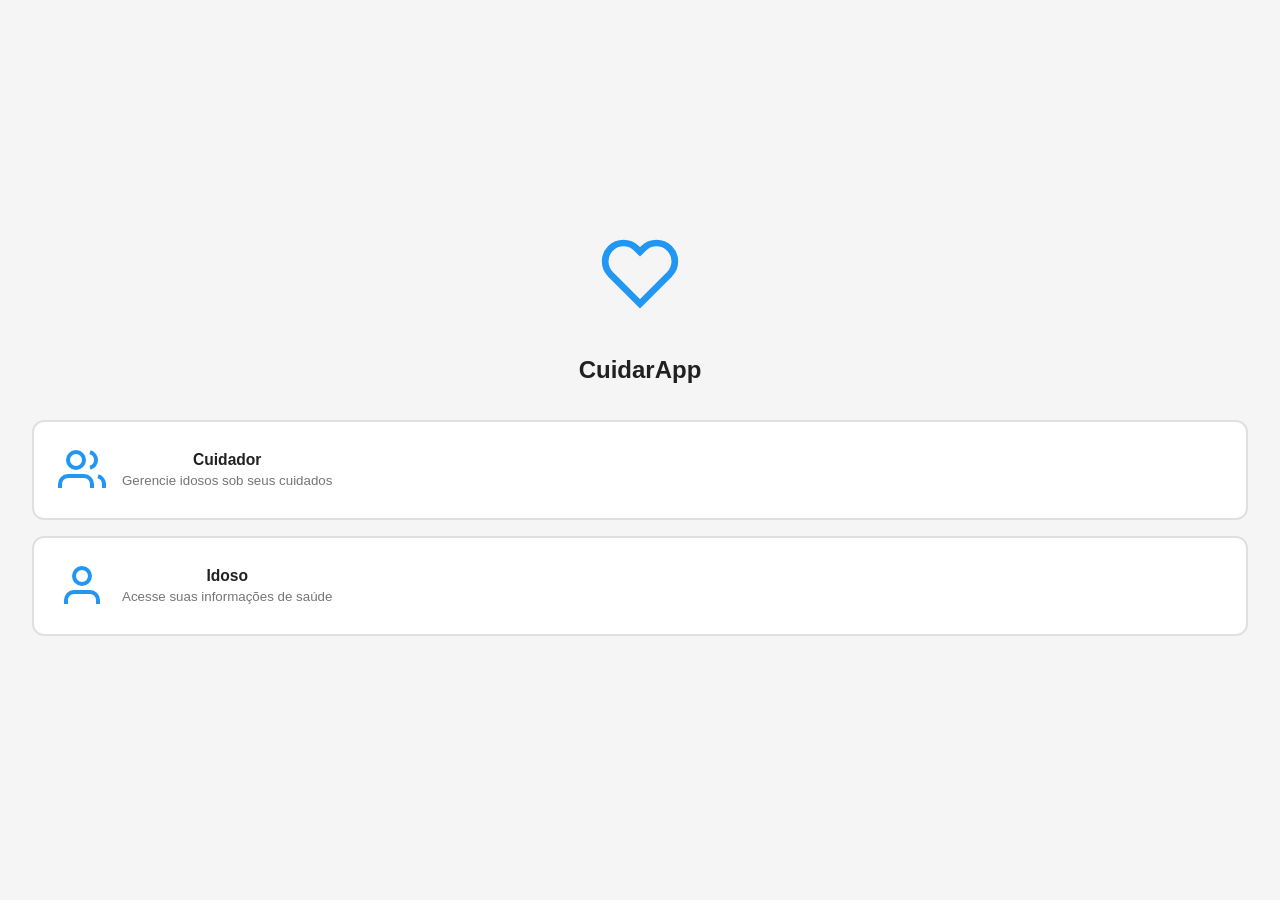
==== CuidarApp/app/src/main/assets/web/index.html @ bf035d8e "feat: Adiciona aplicativo CuidarApp completo Aplicativo Android para acompanhamento de idosos por cu" ====
<!DOCTYPE html>
<html lang="pt-BR">
<head>
    <meta charset="UTF-8">
    <meta name="viewport" content="width=device-width, initial-scale=1.0, maximum-scale=5.0, user-scalable=yes">
    <meta name="theme-color" content="#2196F3">
    <title>CuidarApp</title>
    <link rel="stylesheet" href="styles.css">
</head>
<body>
    <!-- Toast Container -->
    <div id="toast-container" class="toast-container" aria-live="polite"></div>

    <!-- Modal de Confirmação -->
    <div id="modal-overlay" class="modal-overlay" role="dialog" aria-modal="true" aria-labelledby="modal-title">
        <div class="modal">
            <h2 id="modal-title" class="modal-title"></h2>
            <div id="modal-body" class="modal-body"></div>
            <div class="modal-actions">
                <button id="modal-cancel" class="btn btn-secondary">Cancelar</button>
                <button id="modal-confirm" class="btn btn-primary">Confirmar</button>
            </div>
        </div>
    </div>

    <!-- ==================== TELA DE LOGIN ==================== -->
    <div id="screen-login" class="screen active">
        <div class="login-container">
            <div class="login-logo">
                <svg viewBox="0 0 24 24" fill="none" stroke="currentColor" stroke-width="2" aria-hidden="true">
                    <path d="M20.84 4.61a5.5 5.5 0 0 0-7.78 0L12 5.67l-1.06-1.06a5.5 5.5 0 0 0-7.78 7.78l1.06 1.06L12 21.23l7.78-7.78 1.06-1.06a5.5 5.5 0 0 0 0-7.78z"/>
                </svg>
            </div>
            <h1 class="login-title">CuidarApp</h1>
            
            <div id="login-profile-select" class="login-profiles">
                <button type="button" class="profile-btn" data-profile="CUIDADOR" aria-pressed="false">
                    <svg viewBox="0 0 24 24" fill="none" stroke="currentColor" stroke-width="2" aria-hidden="true">
                        <path d="M17 21v-2a4 4 0 0 0-4-4H5a4 4 0 0 0-4 4v2"/>
                        <circle cx="9" cy="7" r="4"/>
                        <path d="M23 21v-2a4 4 0 0 0-3-3.87"/>
                        <path d="M16 3.13a4 4 0 0 1 0 7.75"/>
                    </svg>
                    <div class="profile-info">
                        <h3>Cuidador</h3>
                        <p>Gerencie idosos sob seus cuidados</p>
                    </div>
                </button>
                <button type="button" class="profile-btn" data-profile="IDOSO" aria-pressed="false">
                    <svg viewBox="0 0 24 24" fill="none" stroke="currentColor" stroke-width="2" aria-hidden="true">
                        <path d="M20 21v-2a4 4 0 0 0-4-4H8a4 4 0 0 0-4 4v2"/>
                        <circle cx="12" cy="7" r="4"/>
                    </svg>
                    <div class="profile-info">
                        <h3>Idoso</h3>
                        <p>Acesse suas informações de saúde</p>
                    </div>
                </button>
            </div>

            <form id="login-form" class="card" style="display: none;">
                <div class="form-group">
                    <label for="login-email" class="form-label">E-mail</label>
                    <input type="email" id="login-email" class="form-input" placeholder="seu@email.com" required autocomplete="email">
                </div>
                <div class="form-group">
                    <label for="login-senha" class="form-label">Senha</label>
                    <input type="password" id="login-senha" class="form-input" placeholder="Sua senha" required autocomplete="current-password">
                </div>
                <button type="submit" id="btn-login" class="btn btn-primary btn-block">Entrar</button>
            </form>
        </div>
    </div>

    <!-- ==================== PAINEL DO CUIDADOR ==================== -->
    <div id="screen-cuidador-home" class="screen">
        <header class="header">
            <h1 class="header-title">Painel do Cuidador</h1>
            <div class="header-actions">
                <button type="button" class="btn-icon" id="btn-font-decrease" aria-label="Diminuir fonte">
                    <svg viewBox="0 0 24 24" fill="none" stroke="currentColor" stroke-width="2"><path d="M21 12H3M8 8l-4 4 4 4"/></svg>
                </button>
                <span id="font-scale-display" aria-live="polite">100%</span>
                <button type="button" class="btn-icon" id="btn-font-increase" aria-label="Aumentar fonte">
                    <svg viewBox="0 0 24 24" fill="none" stroke="currentColor" stroke-width="2"><path d="M3 12h18M16 8l4 4-4 4"/></svg>
                </button>
                <button type="button" class="btn-icon" id="btn-logout-cuidador" aria-label="Sair">
                    <svg viewBox="0 0 24 24" fill="none" stroke="currentColor" stroke-width="2"><path d="M9 21H5a2 2 0 0 1-2-2V5a2 2 0 0 1 2-2h4"/><polyline points="16,17 21,12 16,7"/><line x1="21" y1="12" x2="9" y2="12"/></svg>
                </button>
            </div>
        </header>
        <div class="container">
            <div class="card">
                <h2 class="card-title">
                    <svg viewBox="0 0 24 24" fill="none" stroke="currentColor" stroke-width="2" aria-hidden="true"><path d="M20 21v-2a4 4 0 0 0-4-4H8a4 4 0 0 0-4 4v2"/><circle cx="12" cy="7" r="4"/></svg>
                    Selecione um Idoso
                </h2>
                <div id="lista-idosos-cuidador"></div>
                <button type="button" class="btn btn-primary btn-block" id="btn-cadastrar-idoso" style="margin-top: 16px;">
                    <svg viewBox="0 0 24 24" fill="none" stroke="currentColor" stroke-width="2" aria-hidden="true"><line x1="12" y1="5" x2="12" y2="19"/><line x1="5" y1="12" x2="19" y2="12"/></svg>
                    Cadastrar Novo Idoso
                </button>
            </div>
        </div>
    </div>

    <!-- ==================== CADASTRO DE IDOSO ==================== -->
    <div id="screen-cadastrar-idoso" class="screen">
        <header class="header">
            <button type="button" class="btn-icon btn-back" id="btn-back-cadastrar-idoso" aria-label="Voltar">
                <svg viewBox="0 0 24 24" fill="none" stroke="currentColor" stroke-width="2"><polyline points="15,18 9,12 15,6"/></svg>
            </button>
            <h1 class="header-title">Cadastrar Idoso</h1>
            <div class="header-actions"></div>
        </header>
        <div class="container">
            <form id="form-cadastrar-idoso" class="card">
                <div class="form-group">
                    <label for="idoso-nome" class="form-label">Nome *</label>
                    <input type="text" id="idoso-nome" class="form-input" required>
                </div>
                <div class="form-group">
                    <label for="idoso-email" class="form-label">E-mail *</label>
                    <input type="email" id="idoso-email" class="form-input" required>
                </div>
                <div class="form-group">
                    <label for="idoso-senha" class="form-label">Senha *</label>
                    <input type="password" id="idoso-senha" class="form-input" required minlength="6">
                    <span class="form-hint">Mínimo 6 caracteres</span>
                </div>
                <div class="form-group">
                    <label for="idoso-telefone" class="form-label">Telefone de Emergência</label>
                    <input type="tel" id="idoso-telefone" class="form-input" placeholder="192">
                </div>
                <div class="form-group">
                    <label for="idoso-obs" class="form-label">Observações</label>
                    <textarea id="idoso-obs" class="form-textarea" rows="3"></textarea>
                </div>
                <button type="submit" class="btn btn-success btn-block">Cadastrar</button>
            </form>
        </div>
    </div>

    <!-- ==================== GESTÃO DO IDOSO (CUIDADOR) ==================== -->
    <div id="screen-gestao-idoso" class="screen">
        <header class="header">
            <button type="button" class="btn-icon btn-back" id="btn-back-gestao" aria-label="Voltar">
                <svg viewBox="0 0 24 24" fill="none" stroke="currentColor" stroke-width="2"><polyline points="15,18 9,12 15,6"/></svg>
            </button>
            <h1 class="header-title" id="gestao-titulo">Gestão</h1>
            <div class="header-actions"></div>
        </header>
        <div class="container">
            <div class="menu-grid">
                <button type="button" class="menu-card" id="btn-progresso" aria-label="Ver progresso">
                    <svg viewBox="0 0 24 24" fill="none" stroke="currentColor" stroke-width="2"><line x1="18" y1="20" x2="18" y2="10"/><line x1="12" y1="20" x2="12" y2="4"/><line x1="6" y1="20" x2="6" y2="14"/></svg>
                    <span>Progresso</span>
                </button>
                <button type="button" class="menu-card" id="btn-dieta-cuidador" aria-label="Definir dieta">
                    <svg viewBox="0 0 24 24" fill="none" stroke="currentColor" stroke-width="2"><path d="M18 8h1a4 4 0 0 1 0 8h-1"/><path d="M2 8h16v9a4 4 0 0 1-4 4H6a4 4 0 0 1-4-4V8z"/><line x1="6" y1="1" x2="6" y2="4"/><line x1="10" y1="1" x2="10" y2="4"/><line x1="14" y1="1" x2="14" y2="4"/></svg>
                    <span>Dieta</span>
                </button>
                <button type="button" class="menu-card" id="btn-medicamentos-cuidador" aria-label="Gerenciar medicamentos">
                    <svg viewBox="0 0 24 24" fill="none" stroke="currentColor" stroke-width="2"><path d="M10.5 20.5 3 13l7.5-7.5 7.5 7.5-7.5 7.5z"/><path d="m6.5 9.5 7.5 7.5"/><path d="M14 4h6v6"/><path d="m20 4-5 5"/></svg>
                    <span>Medicamentos</span>
                </button>
                <button type="button" class="menu-card" id="btn-exercicios-cuidador" aria-label="Definir exercícios">
                    <svg viewBox="0 0 24 24" fill="none" stroke="currentColor" stroke-width="2"><circle cx="12" cy="5" r="3"/><path d="M12 22V8"/><path d="m5 12 7 3 7-3"/></svg>
                    <span>Exercícios</span>
                </button>
                <button type="button" class="menu-card" id="btn-visitas-cuidador" aria-label="Agendar visitas">
                    <svg viewBox="0 0 24 24" fill="none" stroke="currentColor" stroke-width="2"><rect x="3" y="4" width="18" height="18" rx="2" ry="2"/><line x1="16" y1="2" x2="16" y2="6"/><line x1="8" y1="2" x2="8" y2="6"/><line x1="3" y1="10" x2="21" y2="10"/></svg>
                    <span>Visitas</span>
                </button>
                <button type="button" class="menu-card" id="btn-editar-idoso" aria-label="Editar dados">
                    <svg viewBox="0 0 24 24" fill="none" stroke="currentColor" stroke-width="2"><path d="M11 4H4a2 2 0 0 0-2 2v14a2 2 0 0 0 2 2h14a2 2 0 0 0 2-2v-7"/><path d="M18.5 2.5a2.121 2.121 0 0 1 3 3L12 15l-4 1 1-4 9.5-9.5z"/></svg>
                    <span>Editar Dados</span>
                </button>
            </div>
        </div>
    </div>

    <!-- ==================== TELA DE PROGRESSO ==================== -->
    <div id="screen-progresso" class="screen">
        <header class="header">
            <button type="button" class="btn-icon btn-back" id="btn-back-progresso" aria-label="Voltar">
                <svg viewBox="0 0 24 24" fill="none" stroke="currentColor" stroke-width="2"><polyline points="15,18 9,12 15,6"/></svg>
            </button>
            <h1 class="header-title">Progresso</h1>
            <div class="header-actions"></div>
        </header>
        <div class="container">
            <div class="card">
                <div class="form-group">
                    <label class="form-label">Período</label>
                    <div style="display: flex; gap: 8px;">
                        <button type="button" class="btn btn-secondary" id="btn-progresso-semana">Semana</button>
                        <button type="button" class="btn btn-primary" id="btn-progresso-mes">Mês</button>
                    </div>
                </div>
                <div id="progresso-container"></div>
            </div>
        </div>
    </div>

    <!-- ==================== TELA DE DIETA (CUIDADOR) ==================== -->
    <div id="screen-dieta-cuidador" class="screen">
        <header class="header">
            <button type="button" class="btn-icon btn-back" id="btn-back-dieta-cuidador" aria-label="Voltar">
                <svg viewBox="0 0 24 24" fill="none" stroke="currentColor" stroke-width="2"><polyline points="15,18 9,12 15,6"/></svg>
            </button>
            <h1 class="header-title">Dieta Semanal</h1>
            <div class="header-actions"></div>
        </header>
        <div class="container">
            <div class="dias-tabs" id="dias-tabs-cuidador" role="tablist"></div>
            <form id="form-dieta" class="card">
                <div class="form-group">
                    <label for="dieta-cafe" class="form-label">Café da Manhã</label>
                    <textarea id="dieta-cafe" class="form-textarea" rows="2"></textarea>
                </div>
                <div class="form-group">
                    <label for="dieta-lanche-m" class="form-label">Lanche da Manhã</label>
                    <textarea id="dieta-lanche-m" class="form-textarea" rows="2"></textarea>
                </div>
                <div class="form-group">
                    <label for="dieta-almoco" class="form-label">Almoço</label>
                    <textarea id="dieta-almoco" class="form-textarea" rows="2"></textarea>
                </div>
                <div class="form-group">
                    <label for="dieta-lanche-t" class="form-label">Lanche da Tarde</label>
                    <textarea id="dieta-lanche-t" class="form-textarea" rows="2"></textarea>
                </div>
                <div class="form-group">
                    <label for="dieta-jantar" class="form-label">Jantar</label>
                    <textarea id="dieta-jantar" class="form-textarea" rows="2"></textarea>
                </div>
                <div class="form-group">
                    <label for="dieta-ceia" class="form-label">Ceia</label>
                    <textarea id="dieta-ceia" class="form-textarea" rows="2"></textarea>
                </div>
                <div class="form-group">
                    <label for="dieta-obs" class="form-label">Observações</label>
                    <textarea id="dieta-obs" class="form-textarea" rows="2"></textarea>
                </div>
                <button type="submit" class="btn btn-success btn-block">Salvar Dieta</button>
            </form>
        </div>
    </div>

    <!-- ==================== TELA DE MEDICAMENTOS (CUIDADOR) ==================== -->
    <div id="screen-medicamentos-cuidador" class="screen">
        <header class="header">
            <button type="button" class="btn-icon btn-back" id="btn-back-med-cuidador" aria-label="Voltar">
                <svg viewBox="0 0 24 24" fill="none" stroke="currentColor" stroke-width="2"><polyline points="15,18 9,12 15,6"/></svg>
            </button>
            <h1 class="header-title">Medicamentos</h1>
            <div class="header-actions"></div>
        </header>
        <div class="container">
            <div id="lista-medicamentos-cuidador"></div>
            <button type="button" class="btn btn-primary btn-block" id="btn-add-medicamento" style="margin-top: 16px;">
                <svg viewBox="0 0 24 24" fill="none" stroke="currentColor" stroke-width="2" aria-hidden="true"><line x1="12" y1="5" x2="12" y2="19"/><line x1="5" y1="12" x2="19" y2="12"/></svg>
                Adicionar Medicamento
            </button>
        </div>
    </div>

    <!-- ==================== FORM MEDICAMENTO ==================== -->
    <div id="screen-form-medicamento" class="screen">
        <header class="header">
            <button type="button" class="btn-icon btn-back" id="btn-back-form-med" aria-label="Voltar">
                <svg viewBox="0 0 24 24" fill="none" stroke="currentColor" stroke-width="2"><polyline points="15,18 9,12 15,6"/></svg>
            </button>
            <h1 class="header-title" id="form-med-titulo">Novo Medicamento</h1>
            <div class="header-actions"></div>
        </header>
        <div class="container">
            <form id="form-medicamento" class="card">
                <input type="hidden" id="med-id">
                <div class="form-group">
                    <label for="med-nome" class="form-label">Nome *</label>
                    <input type="text" id="med-nome" class="form-input" required>
                </div>
                <div class="form-group">
                    <label for="med-dosagem" class="form-label">Dosagem *</label>
                    <input type="text" id="med-dosagem" class="form-input" placeholder="Ex: 500mg" required>
                </div>
                <div class="form-group">
                    <label for="med-horario" class="form-label">Horário</label>
                    <input type="time" id="med-horario" class="form-input">
                </div>
                <div class="form-group">
                    <label for="med-frequencia" class="form-label">Frequência</label>
                    <select id="med-frequencia" class="form-select">
                        <option value="diario">Diário</option>
                        <option value="dias_especificos">Dias específicos</option>
                    </select>
                </div>
                <div class="form-group">
                    <label for="med-instrucoes" class="form-label">Instruções</label>
                    <textarea id="med-instrucoes" class="form-textarea" rows="2"></textarea>
                </div>
                <div class="form-group">
                    <label for="med-data-fim" class="form-label">Data Fim (opcional)</label>
                    <input type="date" id="med-data-fim" class="form-input">
                </div>
                <button type="submit" class="btn btn-success btn-block">Salvar</button>
            </form>
        </div>
    </div>

    <!-- ==================== TELA DE EXERCÍCIOS (CUIDADOR) ==================== -->
    <div id="screen-exercicios-cuidador" class="screen">
        <header class="header">
            <button type="button" class="btn-icon btn-back" id="btn-back-ex-cuidador" aria-label="Voltar">
                <svg viewBox="0 0 24 24" fill="none" stroke="currentColor" stroke-width="2"><polyline points="15,18 9,12 15,6"/></svg>
            </button>
            <h1 class="header-title">Exercícios</h1>
            <div class="header-actions"></div>
        </header>
        <div class="container">
            <div id="lista-exercicios-cuidador"></div>
            <button type="button" class="btn btn-primary btn-block" id="btn-add-exercicio" style="margin-top: 16px;">
                <svg viewBox="0 0 24 24" fill="none" stroke="currentColor" stroke-width="2" aria-hidden="true"><line x1="12" y1="5" x2="12" y2="19"/><line x1="5" y1="12" x2="19" y2="12"/></svg>
                Adicionar Exercício
            </button>
        </div>
    </div>

    <!-- ==================== FORM EXERCÍCIO ==================== -->
    <div id="screen-form-exercicio" class="screen">
        <header class="header">
            <button type="button" class="btn-icon btn-back" id="btn-back-form-ex" aria-label="Voltar">
                <svg viewBox="0 0 24 24" fill="none" stroke="currentColor" stroke-width="2"><polyline points="15,18 9,12 15,6"/></svg>
            </button>
            <h1 class="header-title" id="form-ex-titulo">Novo Exercício</h1>
            <div class="header-actions"></div>
        </header>
        <div class="container">
            <form id="form-exercicio" class="card">
                <input type="hidden" id="ex-id">
                <div class="form-group">
                    <label for="ex-nome" class="form-label">Nome *</label>
                    <input type="text" id="ex-nome" class="form-input" required>
                </div>
                <div class="form-group">
                    <label for="ex-descricao" class="form-label">Descrição</label>
                    <textarea id="ex-descricao" class="form-textarea" rows="2"></textarea>
                </div>
                <div class="form-group">
                    <label for="ex-duracao" class="form-label">Duração (minutos)</label>
                    <input type="number" id="ex-duracao" class="form-input" min="1" value="30">
                </div>
                <div class="form-group">
                    <label for="ex-frequencia" class="form-label">Frequência Semanal</label>
                    <input type="number" id="ex-frequencia" class="form-input" min="1" max="7" value="3">
                </div>
                <div class="form-group">
                    <label for="ex-instrucoes" class="form-label">Instruções</label>
                    <textarea id="ex-instrucoes" class="form-textarea" rows="2"></textarea>
                </div>
                <button type="submit" class="btn btn-success btn-block">Salvar</button>
            </form>
        </div>
    </div>

    <!-- ==================== TELA DE VISITAS (CUIDADOR) ==================== -->
    <div id="screen-visitas-cuidador" class="screen">
        <header class="header">
            <button type="button" class="btn-icon btn-back" id="btn-back-visitas-cuidador" aria-label="Voltar">
                <svg viewBox="0 0 24 24" fill="none" stroke="currentColor" stroke-width="2"><polyline points="15,18 9,12 15,6"/></svg>
            </button>
            <h1 class="header-title">Visitas</h1>
            <div class="header-actions"></div>
        </header>
        <div class="container">
            <div id="lista-visitas-cuidador"></div>
            <button type="button" class="btn btn-primary btn-block" id="btn-add-visita" style="margin-top: 16px;">
                <svg viewBox="0 0 24 24" fill="none" stroke="currentColor" stroke-width="2" aria-hidden="true"><line x1="12" y1="5" x2="12" y2="19"/><line x1="5" y1="12" x2="19" y2="12"/></svg>
                Agendar Visita
            </button>
        </div>
    </div>

    <!-- ==================== FORM VISITA ==================== -->
    <div id="screen-form-visita" class="screen">
        <header class="header">
            <button type="button" class="btn-icon btn-back" id="btn-back-form-visita" aria-label="Voltar">
                <svg viewBox="0 0 24 24" fill="none" stroke="currentColor" stroke-width="2"><polyline points="15,18 9,12 15,6"/></svg>
            </button>
            <h1 class="header-title" id="form-visita-titulo">Nova Visita</h1>
            <div class="header-actions"></div>
        </header>
        <div class="container">
            <form id="form-visita" class="card">
                <input type="hidden" id="visita-id">
                <div class="form-group">
                    <label for="visita-data" class="form-label">Data *</label>
                    <input type="date" id="visita-data" class="form-input" required>
                </div>
                <div class="form-group">
                    <label for="visita-hora-inicio" class="form-label">Hora Início</label>
                    <input type="time" id="visita-hora-inicio" class="form-input">
                </div>
                <div class="form-group">
                    <label for="visita-hora-fim" class="form-label">Hora Fim</label>
                    <input type="time" id="visita-hora-fim" class="form-input">
                </div>
                <div class="form-group">
                    <label for="visita-descricao" class="form-label">Descrição</label>
                    <textarea id="visita-descricao" class="form-textarea" rows="2"></textarea>
                </div>
                <button type="submit" class="btn btn-success btn-block">Salvar</button>
            </form>
        </div>
    </div>

    <!-- ==================== EDITAR IDOSO ==================== -->
    <div id="screen-editar-idoso" class="screen">
        <header class="header">
            <button type="button" class="btn-icon btn-back" id="btn-back-editar-idoso" aria-label="Voltar">
                <svg viewBox="0 0 24 24" fill="none" stroke="currentColor" stroke-width="2"><polyline points="15,18 9,12 15,6"/></svg>
            </button>
            <h1 class="header-title">Editar Idoso</h1>
            <div class="header-actions"></div>
        </header>
        <div class="container">
            <form id="form-editar-idoso" class="card">
                <div class="form-group">
                    <label for="edit-idoso-nome" class="form-label">Nome *</label>
                    <input type="text" id="edit-idoso-nome" class="form-input" required>
                </div>
                <div class="form-group">
                    <label for="edit-idoso-telefone" class="form-label">Telefone de Emergência</label>
                    <input type="tel" id="edit-idoso-telefone" class="form-input">
                </div>
                <div class="form-group">
                    <label for="edit-idoso-obs" class="form-label">Observações</label>
                    <textarea id="edit-idoso-obs" class="form-textarea" rows="3"></textarea>
                </div>
                <button type="submit" class="btn btn-success btn-block">Salvar</button>
                <button type="button" class="btn btn-danger btn-block" id="btn-excluir-idoso" style="margin-top: 8px;">Excluir Idoso</button>
            </form>
        </div>
    </div>

    <!-- ==================== PAINEL DO IDOSO ==================== -->
    <div id="screen-idoso-home" class="screen">
        <header class="header">
            <h1 class="header-title">Olá, <span id="idoso-nome-header"></span></h1>
            <div class="header-actions">
                <button type="button" class="btn-icon" id="btn-font-decrease-idoso" aria-label="Diminuir fonte">
                    <svg viewBox="0 0 24 24" fill="none" stroke="currentColor" stroke-width="2"><path d="M21 12H3M8 8l-4 4 4 4"/></svg>
                </button>
                <span id="font-scale-display-idoso" aria-live="polite">100%</span>
                <button type="button" class="btn-icon" id="btn-font-increase-idoso" aria-label="Aumentar fonte">
                    <svg viewBox="0 0 24 24" fill="none" stroke="currentColor" stroke-width="2"><path d="M3 12h18M16 8l4 4-4 4"/></svg>
                </button>
                <button type="button" class="btn-icon" id="btn-logout-idoso" aria-label="Sair">
                    <svg viewBox="0 0 24 24" fill="none" stroke="currentColor" stroke-width="2"><path d="M9 21H5a2 2 0 0 1-2-2V5a2 2 0 0 1 2-2h4"/><polyline points="16,17 21,12 16,7"/><line x1="21" y1="12" x2="9" y2="12"/></svg>
                </button>
            </div>
        </header>
        <div class="container">
            <div class="menu-grid">
                <button type="button" class="menu-card" id="btn-dieta-idoso" aria-label="Ver dieta da semana">
                    <svg viewBox="0 0 24 24" fill="none" stroke="currentColor" stroke-width="2"><path d="M18 8h1a4 4 0 0 1 0 8h-1"/><path d="M2 8h16v9a4 4 0 0 1-4 4H6a4 4 0 0 1-4-4V8z"/><line x1="6" y1="1" x2="6" y2="4"/><line x1="10" y1="1" x2="10" y2="4"/><line x1="14" y1="1" x2="14" y2="4"/></svg>
                    <span>Dieta da Semana</span>
                </button>
                <button type="button" class="menu-card" id="btn-refeicao-idoso" aria-label="Registrar alimentação">
                    <svg viewBox="0 0 24 24" fill="none" stroke="currentColor" stroke-width="2"><path d="M3 2v7c0 1.1.9 2 2 2h4a2 2 0 0 0 2-2V2"/><path d="M7 2v20"/><path d="M21 15V2v0a5 5 0 0 0-5 5v6c0 1.1.9 2 2 2h3Zm0 0v7"/></svg>
                    <span>Registrar Alimentação</span>
                </button>
                <button type="button" class="menu-card" id="btn-estado-idoso" aria-label="Registrar como estou hoje">
                    <svg viewBox="0 0 24 24" fill="none" stroke="currentColor" stroke-width="2"><circle cx="12" cy="12" r="10"/><path d="M8 14s1.5 2 4 2 4-2 4-2"/><line x1="9" y1="9" x2="9.01" y2="9"/><line x1="15" y1="9" x2="15.01" y2="9"/></svg>
                    <span>Como Estou Hoje</span>
                </button>
                <button type="button" class="menu-card" id="btn-medicamentos-idoso" aria-label="Ver medicamentos">
                    <svg viewBox="0 0 24 24" fill="none" stroke="currentColor" stroke-width="2"><path d="M10.5 20.5 3 13l7.5-7.5 7.5 7.5-7.5 7.5z"/><path d="m6.5 9.5 7.5 7.5"/><path d="M14 4h6v6"/><path d="m20 4-5 5"/></svg>
                    <span>Medicamentos</span>
                </button>
                <button type="button" class="menu-card" id="btn-exercicios-idoso" aria-label="Ver exercícios">
                    <svg viewBox="0 0 24 24" fill="none" stroke="currentColor" stroke-width="2"><circle cx="12" cy="5" r="3"/><path d="M12 22V8"/><path d="m5 12 7 3 7-3"/></svg>
                    <span>Exercícios</span>
                </button>
                <button type="button" class="menu-card" id="btn-visitas-idoso" aria-label="Ver visitas">
                    <svg viewBox="0 0 24 24" fill="none" stroke="currentColor" stroke-width="2"><rect x="3" y="4" width="18" height="18" rx="2" ry="2"/><line x1="16" y1="2" x2="16" y2="6"/><line x1="8" y1="2" x2="8" y2="6"/><line x1="3" y1="10" x2="21" y2="10"/></svg>
                    <span>Visitas</span>
                </button>
                <button type="button" class="menu-card emergency" id="btn-emergencia" aria-label="Emergência">
                    <svg viewBox="0 0 24 24" fill="none" stroke="currentColor" stroke-width="2"><path d="M22 16.92v3a2 2 0 0 1-2.18 2 19.79 19.79 0 0 1-8.63-3.07 19.5 19.5 0 0 1-6-6 19.79 19.79 0 0 1-3.07-8.67A2 2 0 0 1 4.11 2h3a2 2 0 0 1 2 1.72 12.84 12.84 0 0 0 .7 2.81 2 2 0 0 1-.45 2.11L8.09 9.91a16 16 0 0 0 6 6l1.27-1.27a2 2 0 0 1 2.11-.45 12.84 12.84 0 0 0 2.81.7A2 2 0 0 1 22 16.92z"/></svg>
                    <span>EMERGÊNCIA</span>
                </button>
            </div>
        </div>
    </div>

    <!-- ==================== DIETA IDOSO ==================== -->
    <div id="screen-dieta-idoso" class="screen">
        <header class="header">
            <button type="button" class="btn-icon btn-back" id="btn-back-dieta-idoso" aria-label="Voltar">
                <svg viewBox="0 0 24 24" fill="none" stroke="currentColor" stroke-width="2"><polyline points="15,18 9,12 15,6"/></svg>
            </button>
            <h1 class="header-title">Dieta da Semana</h1>
            <div class="header-actions"></div>
        </header>
        <div class="container">
            <div class="dias-tabs" id="dias-tabs-idoso" role="tablist"></div>
            <div id="dieta-conteudo-idoso" class="card"></div>
        </div>
    </div>

    <!-- ==================== REGISTRAR REFEIÇÃO ==================== -->
    <div id="screen-refeicao-idoso" class="screen">
        <header class="header">
            <button type="button" class="btn-icon btn-back" id="btn-back-refeicao-idoso" aria-label="Voltar">
                <svg viewBox="0 0 24 24" fill="none" stroke="currentColor" stroke-width="2"><polyline points="15,18 9,12 15,6"/></svg>
            </button>
            <h1 class="header-title">Registrar Alimentação</h1>
            <div class="header-actions"></div>
        </header>
        <div class="container">
            <form id="form-refeicao" class="card">
                <div class="form-group">
                    <label for="refeicao-tipo" class="form-label">Tipo de Refeição</label>
                    <select id="refeicao-tipo" class="form-select">
                        <option value="cafe_manha">Café da Manhã</option>
                        <option value="lanche_manha">Lanche da Manhã</option>
                        <option value="almoco">Almoço</option>
                        <option value="lanche_tarde">Lanche da Tarde</option>
                        <option value="jantar">Jantar</option>
                        <option value="ceia">Ceia</option>
                    </select>
                </div>
                <div class="form-group">
                    <label for="refeicao-descricao" class="form-label">O que você comeu? *</label>
                    <textarea id="refeicao-descricao" class="form-textarea" rows="3" required placeholder="Descreva sua refeição..."></textarea>
                </div>
                <div class="form-group">
                    <label for="refeicao-obs" class="form-label">Observações</label>
                    <textarea id="refeicao-obs" class="form-textarea" rows="2"></textarea>
                </div>
                <button type="submit" class="btn btn-success btn-block">Registrar</button>
            </form>

            <div class="card" style="margin-top: 16px;">
                <h3 class="card-title">Registros de Hoje</h3>
                <div id="registros-hoje"></div>
            </div>
        </div>
    </div>

    <!-- ==================== ESTADO/HUMOR ==================== -->
    <div id="screen-estado-idoso" class="screen">
        <header class="header">
            <button type="button" class="btn-icon btn-back" id="btn-back-estado-idoso" aria-label="Voltar">
                <svg viewBox="0 0 24 24" fill="none" stroke="currentColor" stroke-width="2"><polyline points="15,18 9,12 15,6"/></svg>
            </button>
            <h1 class="header-title">Como Estou Hoje</h1>
            <div class="header-actions"></div>
        </header>
        <div class="container">
            <form id="form-estado" class="card">
                <div class="form-group">
                    <label class="form-label">Como está seu humor?</label>
                    <div class="estado-grid" id="estado-humor-grid" role="radiogroup" aria-label="Seleção de humor">
                        <button type="button" class="estado-btn" data-valor="otimo" aria-pressed="false"><span class="emoji" aria-hidden="true">😄</span><span>Ótimo</span></button>
                        <button type="button" class="estado-btn" data-valor="bem" aria-pressed="false"><span class="emoji" aria-hidden="true">🙂</span><span>Bem</span></button>
                        <button type="button" class="estado-btn" data-valor="regular" aria-pressed="false"><span class="emoji" aria-hidden="true">😐</span><span>Regular</span></button>
                        <button type="button" class="estado-btn" data-valor="mal" aria-pressed="false"><span class="emoji" aria-hidden="true">😔</span><span>Mal</span></button>
                        <button type="button" class="estado-btn" data-valor="muito_mal" aria-pressed="false"><span class="emoji" aria-hidden="true">😢</span><span>Muito mal</span></button>
                    </div>
                </div>
                <div class="form-group">
                    <label class="form-label">Como está fisicamente?</label>
                    <div class="estado-grid" id="estado-fisico-grid" role="radiogroup" aria-label="Seleção de estado físico">
                        <button type="button" class="estado-btn" data-valor="otimo" aria-pressed="false"><span class="emoji" aria-hidden="true">💪</span><span>Ótimo</span></button>
                        <button type="button" class="estado-btn" data-valor="bem" aria-pressed="false"><span class="emoji" aria-hidden="true">👍</span><span>Bem</span></button>
                        <button type="button" class="estado-btn" data-valor="regular" aria-pressed="false"><span class="emoji" aria-hidden="true">👌</span><span>Regular</span></button>
                        <button type="button" class="estado-btn" data-valor="mal" aria-pressed="false"><span class="emoji" aria-hidden="true">🤕</span><span>Mal</span></button>
                        <button type="button" class="estado-btn" data-valor="muito_mal" aria-pressed="false"><span class="emoji" aria-hidden="true">🤒</span><span>Muito mal</span></button>
                    </div>
                </div>
                <div class="form-group">
                    <label for="estado-obs" class="form-label">Observações (opcional)</label>
                    <textarea id="estado-obs" class="form-textarea" rows="2" placeholder="Alguma observação sobre como você está hoje?"></textarea>
                </div>
                <button type="submit" class="btn btn-success btn-block">Registrar</button>
            </form>
        </div>
    </div>

    <!-- ==================== MEDICAMENTOS IDOSO ==================== -->
    <div id="screen-medicamentos-idoso" class="screen">
        <header class="header">
            <button type="button" class="btn-icon btn-back" id="btn-back-med-idoso" aria-label="Voltar">
                <svg viewBox="0 0 24 24" fill="none" stroke="currentColor" stroke-width="2"><polyline points="15,18 9,12 15,6"/></svg>
            </button>
            <h1 class="header-title">Medicamentos</h1>
            <div class="header-actions"></div>
        </header>
        <div class="container">
            <p style="margin-bottom: 16px;">Marque os medicamentos que você já tomou hoje:</p>
            <div id="lista-medicamentos-idoso"></div>
        </div>
    </div>

    <!-- ==================== EXERCÍCIOS IDOSO ==================== -->
    <div id="screen-exercicios-idoso" class="screen">
        <header class="header">
            <button type="button" class="btn-icon btn-back" id="btn-back-ex-idoso" aria-label="Voltar">
                <svg viewBox="0 0 24 24" fill="none" stroke="currentColor" stroke-width="2"><polyline points="15,18 9,12 15,6"/></svg>
            </button>
            <h1 class="header-title">Exercícios</h1>
            <div class="header-actions"></div>
        </header>
        <div class="container">
            <p style="margin-bottom: 16px;">Marque os exercícios que você fez hoje:</p>
            <div id="lista-exercicios-idoso"></div>
        </div>
    </div>

    <!-- ==================== VISITAS IDOSO ==================== -->
    <div id="screen-visitas-idoso" class="screen">
        <header class="header">
            <button type="button" class="btn-icon btn-back" id="btn-back-visitas-idoso" aria-label="Voltar">
                <svg viewBox="0 0 24 24" fill="none" stroke="currentColor" stroke-width="2"><polyline points="15,18 9,12 15,6"/></svg>
            </button>
            <h1 class="header-title">Visitas Agendadas</h1>
            <div class="header-actions"></div>
        </header>
        <div class="container">
            <div id="lista-visitas-idoso"></div>
        </div>
    </div>

    <!-- ==================== EMERGÊNCIA ==================== -->
    <div id="screen-emergencia" class="screen">
        <header class="header" style="background-color: #D32F2F;">
            <button type="button" class="btn-icon btn-back" id="btn-back-emergencia" aria-label="Voltar">
                <svg viewBox="0 0 24 24" fill="none" stroke="currentColor" stroke-width="2"><polyline points="15,18 9,12 15,6"/></svg>
            </button>
            <h1 class="header-title">Emergência</h1>
            <div class="header-actions"></div>
        </header>
        <div class="container">
            <div class="emergency-warning">
                <strong>ATENÇÃO:</strong> Este é um protótipo e NÃO substitui serviços de emergência reais. Em caso de emergência real, ligue diretamente para os serviços de emergência.
            </div>

            <div class="card">
                <h2 class="card-title" style="color: #D32F2F;">Precisa de Ajuda?</h2>
                <p>Ao pressionar o botão abaixo, você terá a opção de ligar para o número de emergência configurado.</p>
                
                <button type="button" class="btn btn-emergency" id="btn-confirmar-emergencia">
                    <svg viewBox="0 0 24 24" fill="none" stroke="currentColor" stroke-width="2" aria-hidden="true"><path d="M22 16.92v3a2 2 0 0 1-2.18 2 19.79 19.79 0 0 1-8.63-3.07 19.5 19.5 0 0 1-6-6 19.79 19.79 0 0 1-3.07-8.67A2 2 0 0 1 4.11 2h3a2 2 0 0 1 2 1.72 12.84 12.84 0 0 0 .7 2.81 2 2 0 0 1-.45 2.11L8.09 9.91a16 16 0 0 0 6 6l1.27-1.27a2 2 0 0 1 2.11-.45 12.84 12.84 0 0 0 2.81.7A2 2 0 0 1 22 16.92z"/></svg>
                    PEDIR AJUDA
                </button>
            </div>
        </div>
    </div>

    <script src="app.js"></script>
</body>
</html>
---- CuidarApp/app/src/main/assets/web/styles.css ----
/* ==================== VARIÁVEIS CSS ==================== */
:root {
    --font-scale: 1;
    --font-base: calc(16px * var(--font-scale));
    --font-base-idoso: calc(20px * var(--font-scale));
    --font-title: calc(24px * var(--font-scale));
    --font-title-idoso: calc(28px * var(--font-scale));
    --font-small: calc(14px * var(--font-scale));
    
    --color-primary: #2196F3;
    --color-primary-dark: #1976D2;
    --color-primary-light: #BBDEFB;
    --color-accent: #03A9F4;
    --color-success: #4CAF50;
    --color-warning: #FF9800;
    --color-error: #F44336;
    --color-emergency: #D32F2F;
    
    --color-bg: #F5F5F5;
    --color-surface: #FFFFFF;
    --color-text: #212121;
    --color-text-secondary: #757575;
    --color-border: #E0E0E0;
    --color-divider: #EEEEEE;
    
    --spacing-xs: 4px;
    --spacing-sm: 8px;
    --spacing-md: 16px;
    --spacing-lg: 24px;
    --spacing-xl: 32px;
    
    --radius-sm: 4px;
    --radius-md: 8px;
    --radius-lg: 12px;
    
    --shadow-sm: 0 1px 3px rgba(0,0,0,0.12), 0 1px 2px rgba(0,0,0,0.1);
    --shadow-md: 0 2px 6px rgba(0,0,0,0.15), 0 2px 4px rgba(0,0,0,0.1);
    
    --btn-height: 48px;
    --btn-height-idoso: 56px;
    --icon-size: 24px;
    --icon-size-idoso: 32px;
}

/* ==================== RESET E BASE ==================== */
*, *::before, *::after {
    box-sizing: border-box;
    margin: 0;
    padding: 0;
}

html {
    font-size: var(--font-base);
    -webkit-text-size-adjust: 100%;
}

body {
    font-family: -apple-system, BlinkMacSystemFont, 'Segoe UI', Roboto, Oxygen, Ubuntu, sans-serif;
    background-color: var(--color-bg);
    color: var(--color-text);
    line-height: 1.5;
    min-height: 100vh;
    overflow-x: hidden;
}

body.idoso-view {
    font-size: var(--font-base-idoso);
}

/* ==================== TIPOGRAFIA ==================== */
h1, h2, h3 {
    font-weight: 600;
    color: var(--color-text);
    margin-bottom: var(--spacing-md);
}

h1 {
    font-size: var(--font-title);
}

body.idoso-view h1,
body.idoso-view h2 {
    font-size: var(--font-title-idoso);
}

p {
    margin-bottom: var(--spacing-sm);
}

a {
    color: var(--color-primary);
    text-decoration: none;
}

a:focus {
    outline: 2px solid var(--color-primary);
    outline-offset: 2px;
}

/* ==================== LAYOUT ==================== */
.container {
    max-width: 600px;
    margin: 0 auto;
    padding: var(--spacing-md);
}

.screen {
    display: none;
    animation: fadeIn 0.2s ease-in-out;
}

.screen.active {
    display: block;
}

@keyframes fadeIn {
    from { opacity: 0; }
    to { opacity: 1; }
}

/* ==================== CABEÇALHO ==================== */
.header {
    background-color: var(--color-primary);
    color: white;
    padding: var(--spacing-md);
    display: flex;
    align-items: center;
    justify-content: space-between;
    position: sticky;
    top: 0;
    z-index: 100;
    box-shadow: var(--shadow-md);
}

.header-title {
    font-size: var(--font-title);
    font-weight: 600;
    margin: 0;
    flex: 1;
}

body.idoso-view .header-title {
    font-size: var(--font-title-idoso);
}

.header-actions {
    display: flex;
    gap: var(--spacing-sm);
    align-items: center;
}

.btn-icon {
    background: transparent;
    border: none;
    color: white;
    width: 44px;
    height: 44px;
    display: flex;
    align-items: center;
    justify-content: center;
    border-radius: 50%;
    cursor: pointer;
    transition: background-color 0.2s;
}

.btn-icon:hover,
.btn-icon:focus {
    background-color: rgba(255,255,255,0.2);
}

.btn-icon:focus {
    outline: 2px solid white;
    outline-offset: 2px;
}

.btn-icon svg {
    width: var(--icon-size);
    height: var(--icon-size);
}

body.idoso-view .btn-icon {
    width: 52px;
    height: 52px;
}

body.idoso-view .btn-icon svg {
    width: var(--icon-size-idoso);
    height: var(--icon-size-idoso);
}

.btn-back {
    margin-right: var(--spacing-sm);
}

/* ==================== BOTÕES ==================== */
.btn {
    display: inline-flex;
    align-items: center;
    justify-content: center;
    gap: var(--spacing-sm);
    min-height: var(--btn-height);
    padding: var(--spacing-sm) var(--spacing-lg);
    border: none;
    border-radius: var(--radius-md);
    font-size: inherit;
    font-weight: 500;
    cursor: pointer;
    transition: all 0.2s;
    text-align: center;
    white-space: nowrap;
}

body.idoso-view .btn {
    min-height: var(--btn-height-idoso);
    padding: var(--spacing-md) var(--spacing-lg);
}

.btn:disabled {
    opacity: 0.6;
    cursor: not-allowed;
}

.btn:focus {
    outline: 2px solid var(--color-primary-dark);
    outline-offset: 2px;
}

.btn-primary {
    background-color: var(--color-primary);
    color: white;
}

.btn-primary:hover:not(:disabled) {
    background-color: var(--color-primary-dark);
}

.btn-secondary {
    background-color: var(--color-surface);
    color: var(--color-text);
    border: 1px solid var(--color-border);
}

.btn-secondary:hover:not(:disabled) {
    background-color: var(--color-bg);
}

.btn-success {
    background-color: var(--color-success);
    color: white;
}

.btn-success:hover:not(:disabled) {
    background-color: #388E3C;
}

.btn-danger {
    background-color: var(--color-error);
    color: white;
}

.btn-danger:hover:not(:disabled) {
    background-color: #D32F2F;
}

.btn-emergency {
    background-color: var(--color-emergency);
    color: white;
    font-size: calc(var(--font-base) * 1.25);
    font-weight: 700;
    min-height: 72px;
    width: 100%;
    border-radius: var(--radius-lg);
    box-shadow: var(--shadow-md);
}

body.idoso-view .btn-emergency {
    font-size: calc(var(--font-base-idoso) * 1.25);
    min-height: 80px;
}

.btn-emergency:hover:not(:disabled) {
    background-color: #B71C1C;
}

.btn-block {
    width: 100%;
}

.btn svg {
    width: var(--icon-size);
    height: var(--icon-size);
    flex-shrink: 0;
}

body.idoso-view .btn svg {
    width: var(--icon-size-idoso);
    height: var(--icon-size-idoso);
}

/* ==================== CARTÕES ==================== */
.card {
    background-color: var(--color-surface);
    border-radius: var(--radius-md);
    padding: var(--spacing-lg);
    margin-bottom: var(--spacing-md);
    box-shadow: var(--shadow-sm);
}

.card-title {
    font-size: calc(var(--font-base) * 1.125);
    font-weight: 600;
    margin-bottom: var(--spacing-md);
    display: flex;
    align-items: center;
    gap: var(--spacing-sm);
}

body.idoso-view .card-title {
    font-size: calc(var(--font-base-idoso) * 1.125);
}

.card-title svg {
    width: var(--icon-size);
    height: var(--icon-size);
    color: var(--color-primary);
}

body.idoso-view .card-title svg {
    width: var(--icon-size-idoso);
    height: var(--icon-size-idoso);
}

/* ==================== CARTÕES DE MENU (IDOSO) ==================== */
.menu-grid {
    display: grid;
    grid-template-columns: repeat(2, 1fr);
    gap: var(--spacing-md);
    margin-top: var(--spacing-md);
}

.menu-card {
    background-color: var(--color-surface);
    border-radius: var(--radius-lg);
    padding: var(--spacing-lg);
    display: flex;
    flex-direction: column;
    align-items: center;
    justify-content: center;
    gap: var(--spacing-sm);
    text-align: center;
    cursor: pointer;
    transition: all 0.2s;
    box-shadow: var(--shadow-sm);
    min-height: 120px;
    border: 2px solid transparent;
}

body.idoso-view .menu-card {
    min-height: 140px;
    padding: var(--spacing-xl);
}

.menu-card:hover {
    box-shadow: var(--shadow-md);
    transform: translateY(-2px);
}

.menu-card:focus {
    outline: none;
    border-color: var(--color-primary);
}

.menu-card svg {
    width: 40px;
    height: 40px;
    color: var(--color-primary);
}

body.idoso-view .menu-card svg {
    width: 48px;
    height: 48px;
}

.menu-card span {
    font-weight: 500;
    font-size: var(--font-base);
}

body.idoso-view .menu-card span {
    font-size: var(--font-base-idoso);
}

.menu-card.emergency {
    grid-column: span 2;
    background-color: var(--color-emergency);
    color: white;
    min-height: 80px;
}

body.idoso-view .menu-card.emergency {
    min-height: 100px;
}

.menu-card.emergency svg {
    color: white;
}

.menu-card.emergency:focus {
    border-color: white;
}

/* ==================== FORMULÁRIOS ==================== */
.form-group {
    margin-bottom: var(--spacing-md);
}

.form-label {
    display: block;
    margin-bottom: var(--spacing-xs);
    font-weight: 500;
    color: var(--color-text);
}

.form-input,
.form-textarea,
.form-select {
    width: 100%;
    padding: var(--spacing-md);
    border: 1px solid var(--color-border);
    border-radius: var(--radius-md);
    font-size: inherit;
    font-family: inherit;
    color: var(--color-text);
    background-color: var(--color-surface);
    transition: border-color 0.2s;
}

.form-input:focus,
.form-textarea:focus,
.form-select:focus {
    outline: none;
    border-color: var(--color-primary);
    box-shadow: 0 0 0 3px var(--color-primary-light);
}

.form-textarea {
    min-height: 100px;
    resize: vertical;
}

.form-input::placeholder,
.form-textarea::placeholder {
    color: var(--color-text-secondary);
}

.form-error {
    color: var(--color-error);
    font-size: var(--font-small);
    margin-top: var(--spacing-xs);
}

.form-hint {
    color: var(--color-text-secondary);
    font-size: var(--font-small);
    margin-top: var(--spacing-xs);
}

/* ==================== LISTA ==================== */
.list {
    list-style: none;
}

.list-item {
    display: flex;
    align-items: center;
    padding: var(--spacing-md);
    border-bottom: 1px solid var(--color-divider);
    gap: var(--spacing-md);
}

.list-item:last-child {
    border-bottom: none;
}

.list-item-content {
    flex: 1;
}

.list-item-title {
    font-weight: 500;
    margin-bottom: var(--spacing-xs);
}

.list-item-subtitle {
    color: var(--color-text-secondary);
    font-size: var(--font-small);
}

.list-item-actions {
    display: flex;
    gap: var(--spacing-sm);
}

/* ==================== STATUS E BADGES ==================== */
.badge {
    display: inline-flex;
    align-items: center;
    padding: var(--spacing-xs) var(--spacing-sm);
    border-radius: var(--radius-sm);
    font-size: var(--font-small);
    font-weight: 500;
}

.badge-success {
    background-color: #E8F5E9;
    color: #2E7D32;
}

.badge-warning {
    background-color: #FFF3E0;
    color: #E65100;
}

.badge-error {
    background-color: #FFEBEE;
    color: #C62828;
}

.badge-info {
    background-color: #E3F2FD;
    color: #1565C0;
}

/* ==================== PROGRESSO ==================== */
.progress-container {
    margin-bottom: var(--spacing-md);
}

.progress-label {
    display: flex;
    justify-content: space-between;
    margin-bottom: var(--spacing-xs);
}

.progress-bar {
    height: 8px;
    background-color: var(--color-divider);
    border-radius: 4px;
    overflow: hidden;
}

.progress-fill {
    height: 100%;
    background-color: var(--color-primary);
    border-radius: 4px;
    transition: width 0.3s ease;
}

.progress-fill.success {
    background-color: var(--color-success);
}

/* ==================== MODAL ==================== */
.modal-overlay {
    position: fixed;
    top: 0;
    left: 0;
    right: 0;
    bottom: 0;
    background-color: rgba(0,0,0,0.5);
    display: none;
    align-items: center;
    justify-content: center;
    z-index: 1000;
    padding: var(--spacing-md);
}

.modal-overlay.active {
    display: flex;
}

.modal {
    background-color: var(--color-surface);
    border-radius: var(--radius-lg);
    padding: var(--spacing-lg);
    max-width: 400px;
    width: 100%;
    max-height: 90vh;
    overflow-y: auto;
    animation: modalSlideIn 0.2s ease-out;
}

@keyframes modalSlideIn {
    from {
        opacity: 0;
        transform: translateY(-20px);
    }
    to {
        opacity: 1;
        transform: translateY(0);
    }
}

.modal-title {
    font-size: calc(var(--font-base) * 1.25);
    font-weight: 600;
    margin-bottom: var(--spacing-md);
}

body.idoso-view .modal-title {
    font-size: calc(var(--font-base-idoso) * 1.25);
}

.modal-body {
    margin-bottom: var(--spacing-lg);
}

.modal-actions {
    display: flex;
    gap: var(--spacing-sm);
    justify-content: flex-end;
}

/* ==================== TOAST/MENSAGENS ==================== */
.toast-container {
    position: fixed;
    bottom: var(--spacing-lg);
    left: var(--spacing-md);
    right: var(--spacing-md);
    z-index: 2000;
    display: flex;
    flex-direction: column;
    gap: var(--spacing-sm);
    pointer-events: none;
}

.toast {
    background-color: var(--color-text);
    color: white;
    padding: var(--spacing-md);
    border-radius: var(--radius-md);
    box-shadow: var(--shadow-md);
    animation: toastSlideIn 0.3s ease-out;
    pointer-events: auto;
}

.toast.success {
    background-color: var(--color-success);
}

.toast.error {
    background-color: var(--color-error);
}

@keyframes toastSlideIn {
    from {
        opacity: 0;
        transform: translateY(20px);
    }
    to {
        opacity: 1;
        transform: translateY(0);
    }
}

/* ==================== TELA DE LOGIN ==================== */
.login-container {
    min-height: 100vh;
    display: flex;
    flex-direction: column;
    justify-content: center;
    padding: var(--spacing-xl);
}

.login-logo {
    text-align: center;
    margin-bottom: var(--spacing-xl);
}

.login-logo svg {
    width: 80px;
    height: 80px;
    color: var(--color-primary);
}

.login-title {
    text-align: center;
    margin-bottom: var(--spacing-xl);
}

.login-profiles {
    display: flex;
    flex-direction: column;
    gap: var(--spacing-md);
    margin-bottom: var(--spacing-xl);
}

.profile-btn {
    display: flex;
    align-items: center;
    gap: var(--spacing-md);
    padding: var(--spacing-lg);
    background-color: var(--color-surface);
    border: 2px solid var(--color-border);
    border-radius: var(--radius-lg);
    cursor: pointer;
    transition: all 0.2s;
}

.profile-btn:hover {
    border-color: var(--color-primary);
    background-color: var(--color-primary-light);
}

.profile-btn:focus {
    outline: none;
    border-color: var(--color-primary);
    box-shadow: 0 0 0 3px var(--color-primary-light);
}

.profile-btn.selected {
    border-color: var(--color-primary);
    background-color: var(--color-primary-light);
}

.profile-btn svg {
    width: 48px;
    height: 48px;
    color: var(--color-primary);
}

.profile-info h3 {
    margin-bottom: var(--spacing-xs);
}

.profile-info p {
    color: var(--color-text-secondary);
    margin: 0;
}

/* ==================== ESTADO/HUMOR ==================== */
.estado-grid {
    display: grid;
    grid-template-columns: repeat(5, 1fr);
    gap: var(--spacing-sm);
    margin-bottom: var(--spacing-md);
}

.estado-btn {
    display: flex;
    flex-direction: column;
    align-items: center;
    gap: var(--spacing-xs);
    padding: var(--spacing-md);
    background-color: var(--color-surface);
    border: 2px solid var(--color-border);
    border-radius: var(--radius-md);
    cursor: pointer;
    transition: all 0.2s;
    font-size: var(--font-small);
    text-align: center;
}

body.idoso-view .estado-btn {
    padding: var(--spacing-md) var(--spacing-sm);
}

.estado-btn:hover {
    border-color: var(--color-primary);
}

.estado-btn:focus {
    outline: none;
    border-color: var(--color-primary);
}

.estado-btn.selected {
    border-color: var(--color-primary);
    background-color: var(--color-primary-light);
}

.estado-btn .emoji {
    font-size: 24px;
}

body.idoso-view .estado-btn .emoji {
    font-size: 32px;
}

/* ==================== DIETA SEMANAL ==================== */
.dias-tabs {
    display: flex;
    overflow-x: auto;
    gap: var(--spacing-xs);
    padding-bottom: var(--spacing-sm);
    margin-bottom: var(--spacing-md);
    -webkit-overflow-scrolling: touch;
}

.dia-tab {
    flex-shrink: 0;
    padding: var(--spacing-sm) var(--spacing-md);
    background-color: var(--color-surface);
    border: 1px solid var(--color-border);
    border-radius: var(--radius-md);
    cursor: pointer;
    font-weight: 500;
    transition: all 0.2s;
    white-space: nowrap;
}

.dia-tab:hover {
    border-color: var(--color-primary);
}

.dia-tab:focus {
    outline: none;
    border-color: var(--color-primary);
}

.dia-tab.active {
    background-color: var(--color-primary);
    color: white;
    border-color: var(--color-primary);
}

.refeicao-item {
    padding: var(--spacing-md);
    background-color: var(--color-bg);
    border-radius: var(--radius-md);
    margin-bottom: var(--spacing-sm);
}

.refeicao-item:last-child {
    margin-bottom: 0;
}

.refeicao-titulo {
    font-weight: 600;
    color: var(--color-primary);
    margin-bottom: var(--spacing-xs);
}

.refeicao-descricao {
    color: var(--color-text);
}

/* ==================== SELEÇÃO DE IDOSO ==================== */
.idoso-select-card {
    display: flex;
    align-items: center;
    gap: var(--spacing-md);
    padding: var(--spacing-md);
    background-color: var(--color-surface);
    border: 2px solid var(--color-border);
    border-radius: var(--radius-md);
    cursor: pointer;
    transition: all 0.2s;
    margin-bottom: var(--spacing-sm);
}

.idoso-select-card:hover {
    border-color: var(--color-primary);
}

.idoso-select-card:focus {
    outline: none;
    border-color: var(--color-primary);
}

.idoso-select-card.selected {
    border-color: var(--color-primary);
    background-color: var(--color-primary-light);
}

.idoso-avatar {
    width: 48px;
    height: 48px;
    background-color: var(--color-primary-light);
    border-radius: 50%;
    display: flex;
    align-items: center;
    justify-content: center;
}

.idoso-avatar svg {
    width: 24px;
    height: 24px;
    color: var(--color-primary);
}

.idoso-info {
    flex: 1;
}

.idoso-nome {
    font-weight: 500;
}

.idoso-email {
    color: var(--color-text-secondary);
    font-size: var(--font-small);
}

/* ==================== CHECK CONFIRMAÇÃO ==================== */
.check-item {
    display: flex;
    align-items: center;
    gap: var(--spacing-md);
    padding: var(--spacing-md);
    background-color: var(--color-surface);
    border-radius: var(--radius-md);
    margin-bottom: var(--spacing-sm);
    box-shadow: var(--shadow-sm);
}

.check-item.confirmed {
    background-color: #E8F5E9;
}

.check-btn {
    width: 44px;
    height: 44px;
    border-radius: 50%;
    border: 2px solid var(--color-border);
    background-color: white;
    display: flex;
    align-items: center;
    justify-content: center;
    cursor: pointer;
    transition: all 0.2s;
    flex-shrink: 0;
}

body.idoso-view .check-btn {
    width: 52px;
    height: 52px;
}

.check-btn:hover {
    border-color: var(--color-success);
}

.check-btn:focus {
    outline: none;
    border-color: var(--color-success);
    box-shadow: 0 0 0 3px rgba(76, 175, 80, 0.3);
}

.check-btn.checked {
    background-color: var(--color-success);
    border-color: var(--color-success);
    color: white;
}

.check-btn svg {
    width: 24px;
    height: 24px;
    opacity: 0;
}

body.idoso-view .check-btn svg {
    width: 28px;
    height: 28px;
}

.check-btn.checked svg {
    opacity: 1;
}

.check-content {
    flex: 1;
}

.check-title {
    font-weight: 500;
}

.check-subtitle {
    color: var(--color-text-secondary);
    font-size: var(--font-small);
}

/* ==================== AVISO DE EMERGÊNCIA ==================== */
.emergency-warning {
    background-color: #FFF3E0;
    border: 1px solid #FFB74D;
    border-radius: var(--radius-md);
    padding: var(--spacing-md);
    margin-bottom: var(--spacing-md);
    color: #E65100;
    font-size: var(--font-small);
}

body.idoso-view .emergency-warning {
    font-size: var(--font-base-idoso);
}

/* ==================== ESTADO VAZIO ==================== */
.empty-state {
    text-align: center;
    padding: var(--spacing-xl);
    color: var(--color-text-secondary);
}

.empty-state svg {
    width: 64px;
    height: 64px;
    margin-bottom: var(--spacing-md);
    opacity: 0.5;
}

.empty-state p {
    margin-bottom: var(--spacing-md);
}

/* ==================== LOADING ==================== */
.loading {
    display: flex;
    align-items: center;
    justify-content: center;
    padding: var(--spacing-xl);
}

.spinner {
    width: 40px;
    height: 40px;
    border: 3px solid var(--color-border);
    border-top-color: var(--color-primary);
    border-radius: 50%;
    animation: spin 0.8s linear infinite;
}

@keyframes spin {
    to { transform: rotate(360deg); }
}

/* ==================== ACESSIBILIDADE ==================== */
.sr-only {
    position: absolute;
    width: 1px;
    height: 1px;
    padding: 0;
    margin: -1px;
    overflow: hidden;
    clip: rect(0, 0, 0, 0);
    white-space: nowrap;
    border: 0;
}

*:focus-visible {
    outline: 2px solid var(--color-primary);
    outline-offset: 2px;
}

/* ==================== RESPONSIVIDADE ==================== */
@media (max-width: 400px) {
    .menu-grid {
        grid-template-columns: 1fr;
    }
    
    .menu-card.emergency {
        grid-column: span 1;
    }
    
    .estado-grid {
        grid-template-columns: repeat(3, 1fr);
    }
}

/* Garantir que não há rolagem horizontal quando ampliado */
@media (min-resolution: 1.5dppx) {
    body {
        overflow-x: hidden;
    }
}
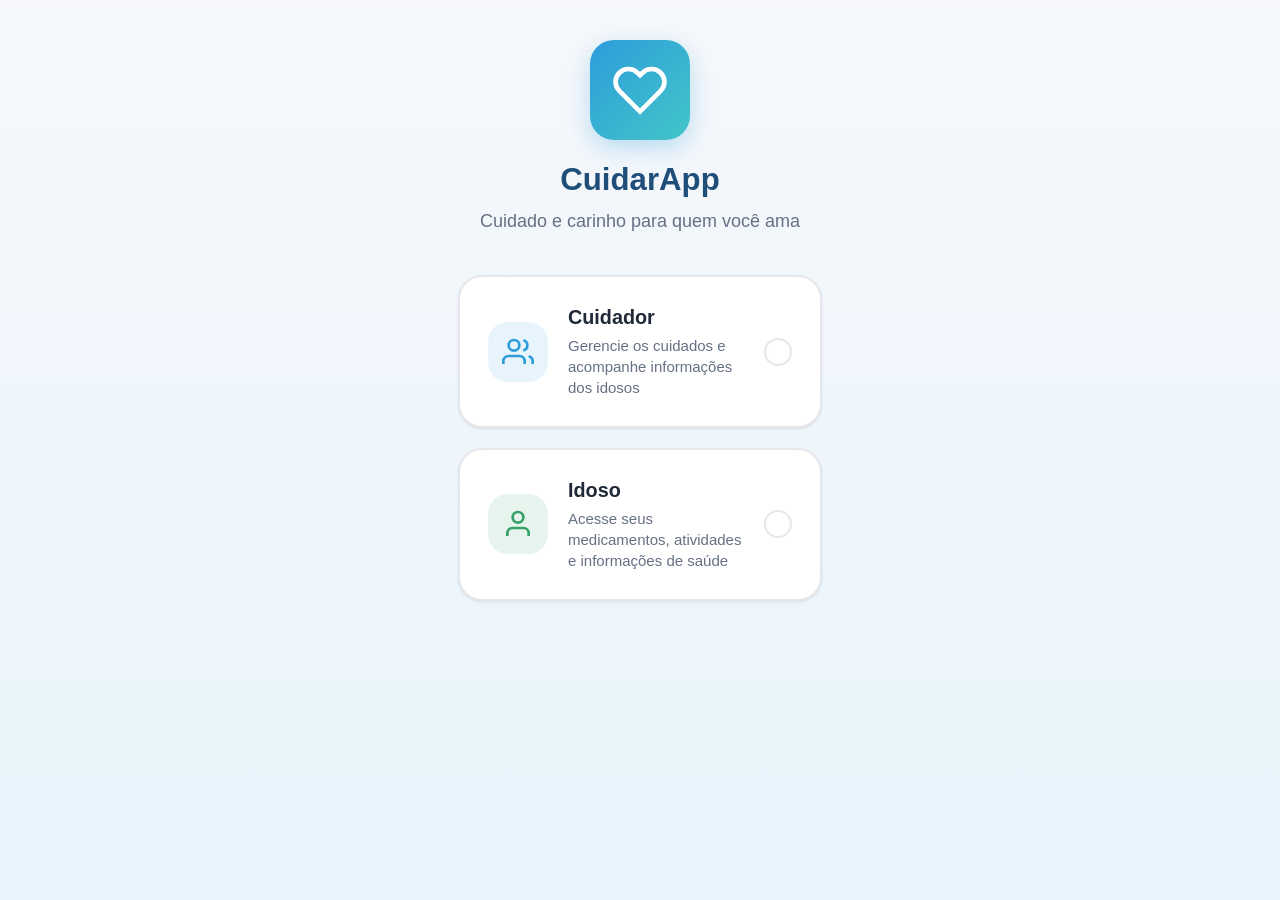
==== commit 6bf98c7e: "feat: redesign completo da interface UI/UX Implementa nova interface moderna, acolhedora e acessível" ====
--- a/CuidarApp/app/src/main/assets/web/index.html
+++ b/CuidarApp/app/src/main/assets/web/index.html
@@ -3,7 +3,7 @@
 <head>
     <meta charset="UTF-8">
     <meta name="viewport" content="width=device-width, initial-scale=1.0, maximum-scale=5.0, user-scalable=yes">
-    <meta name="theme-color" content="#2196F3">
+    <meta name="theme-color" content="#2D9CDB">
     <title>CuidarApp</title>
     <link rel="stylesheet" href="styles.css">
 </head>
@@ -24,50 +24,87 @@
     </div>
 
     <!-- ==================== TELA DE LOGIN ==================== -->
-    <div id="screen-login" class="screen active">
+    <div id="screen-login" class="screen active login-screen">
         <div class="login-container">
-            <div class="login-logo">
-                <svg viewBox="0 0 24 24" fill="none" stroke="currentColor" stroke-width="2" aria-hidden="true">
-                    <path d="M20.84 4.61a5.5 5.5 0 0 0-7.78 0L12 5.67l-1.06-1.06a5.5 5.5 0 0 0-7.78 7.78l1.06 1.06L12 21.23l7.78-7.78 1.06-1.06a5.5 5.5 0 0 0 0-7.78z"/>
-                </svg>
-            </div>
-            <h1 class="login-title">CuidarApp</h1>
+            <div class="login-header">
+                <div class="login-logo">
+                    <svg viewBox="0 0 24 24" fill="none" stroke="currentColor" stroke-width="2" aria-hidden="true">
+                        <path d="M20.84 4.61a5.5 5.5 0 0 0-7.78 0L12 5.67l-1.06-1.06a5.5 5.5 0 0 0-7.78 7.78l1.06 1.06L12 21.23l7.78-7.78 1.06-1.06a5.5 5.5 0 0 0 0-7.78z"/>
+                    </svg>
+                </div>
+                <h1 class="login-title">CuidarApp</h1>
+                <p class="login-subtitle">Cuidado e carinho para quem você ama</p>
+            </div>
             
             <div id="login-profile-select" class="login-profiles">
                 <button type="button" class="profile-btn" data-profile="CUIDADOR" aria-pressed="false">
-                    <svg viewBox="0 0 24 24" fill="none" stroke="currentColor" stroke-width="2" aria-hidden="true">
-                        <path d="M17 21v-2a4 4 0 0 0-4-4H5a4 4 0 0 0-4 4v2"/>
-                        <circle cx="9" cy="7" r="4"/>
-                        <path d="M23 21v-2a4 4 0 0 0-3-3.87"/>
-                        <path d="M16 3.13a4 4 0 0 1 0 7.75"/>
-                    </svg>
+                    <div class="profile-icon">
+                        <svg viewBox="0 0 24 24" fill="none" stroke="currentColor" stroke-width="2" aria-hidden="true">
+                            <path d="M17 21v-2a4 4 0 0 0-4-4H5a4 4 0 0 0-4 4v2"/>
+                            <circle cx="9" cy="7" r="4"/>
+                            <path d="M23 21v-2a4 4 0 0 0-3-3.87"/>
+                            <path d="M16 3.13a4 4 0 0 1 0 7.75"/>
+                        </svg>
+                    </div>
                     <div class="profile-info">
                         <h3>Cuidador</h3>
-                        <p>Gerencie idosos sob seus cuidados</p>
+                        <p>Gerencie os cuidados e acompanhe informações dos idosos</p>
+                    </div>
+                    <div class="check-indicator">
+                        <svg viewBox="0 0 24 24" fill="none" stroke="currentColor" stroke-width="3" aria-hidden="true">
+                            <polyline points="20 6 9 17 4 12"/>
+                        </svg>
                     </div>
                 </button>
                 <button type="button" class="profile-btn" data-profile="IDOSO" aria-pressed="false">
-                    <svg viewBox="0 0 24 24" fill="none" stroke="currentColor" stroke-width="2" aria-hidden="true">
-                        <path d="M20 21v-2a4 4 0 0 0-4-4H8a4 4 0 0 0-4 4v2"/>
-                        <circle cx="12" cy="7" r="4"/>
-                    </svg>
+                    <div class="profile-icon">
+                        <svg viewBox="0 0 24 24" fill="none" stroke="currentColor" stroke-width="2" aria-hidden="true">
+                            <path d="M20 21v-2a4 4 0 0 0-4-4H8a4 4 0 0 0-4 4v2"/>
+                            <circle cx="12" cy="7" r="4"/>
+                        </svg>
+                    </div>
                     <div class="profile-info">
                         <h3>Idoso</h3>
-                        <p>Acesse suas informações de saúde</p>
-                    </div>
-                </button>
-            </div>
-
-            <form id="login-form" class="card" style="display: none;">
+                        <p>Acesse seus medicamentos, atividades e informações de saúde</p>
+                    </div>
+                    <div class="check-indicator">
+                        <svg viewBox="0 0 24 24" fill="none" stroke="currentColor" stroke-width="3" aria-hidden="true">
+                            <polyline points="20 6 9 17 4 12"/>
+                        </svg>
+                    </div>
+                </button>
+            </div>
+
+            <form id="login-form" class="login-form" style="display: none;">
                 <div class="form-group">
                     <label for="login-email" class="form-label">E-mail</label>
-                    <input type="email" id="login-email" class="form-input" placeholder="seu@email.com" required autocomplete="email">
+                    <input type="email" id="login-email" class="form-input" placeholder="Digite seu e-mail" required autocomplete="email">
                 </div>
                 <div class="form-group">
                     <label for="login-senha" class="form-label">Senha</label>
-                    <input type="password" id="login-senha" class="form-input" placeholder="Sua senha" required autocomplete="current-password">
-                </div>
-                <button type="submit" id="btn-login" class="btn btn-primary btn-block">Entrar</button>
+                    <div class="password-wrapper">
+                        <input type="password" id="login-senha" class="form-input" placeholder="Digite sua senha" required autocomplete="current-password">
+                        <button type="button" class="password-toggle" aria-label="Mostrar senha">
+                            <svg viewBox="0 0 24 24" fill="none" stroke="currentColor" stroke-width="2" class="eye-icon">
+                                <path d="M1 12s4-8 11-8 11 8 11 8-4 8-11 8-11-8-11-8z"/>
+                                <circle cx="12" cy="12" r="3"/>
+                            </svg>
+                            <svg viewBox="0 0 24 24" fill="none" stroke="currentColor" stroke-width="2" class="eye-off-icon" style="display:none;">
+                                <path d="M17.94 17.94A10.07 10.07 0 0 1 12 20c-7 0-11-8-11-8a18.45 18.45 0 0 1 5.06-5.94M9.9 4.24A9.12 9.12 0 0 1 12 4c7 0 11 8 11 8a18.5 18.5 0 0 1-2.16 3.19m-6.72-1.07a3 3 0 1 1-4.24-4.24"/>
+                                <line x1="1" y1="1" x2="23" y2="23"/>
+                            </svg>
+                        </button>
+                    </div>
+                </div>
+                <div id="login-error" class="form-error" style="display: none;"></div>
+                <button type="submit" id="btn-login" class="btn btn-primary btn-block">
+                    <svg viewBox="0 0 24 24" fill="none" stroke="currentColor" stroke-width="2" aria-hidden="true">
+                        <path d="M15 3h4a2 2 0 0 1 2 2v14a2 2 0 0 1-2 2h-4"/>
+                        <polyline points="10 17 15 12 10 7"/>
+                        <line x1="15" y1="12" x2="3" y2="12"/>
+                    </svg>
+                    Entrar
+                </button>
             </form>
         </div>
     </div>
@@ -78,11 +115,11 @@
             <h1 class="header-title">Painel do Cuidador</h1>
             <div class="header-actions">
                 <button type="button" class="btn-icon" id="btn-font-decrease" aria-label="Diminuir fonte">
-                    <svg viewBox="0 0 24 24" fill="none" stroke="currentColor" stroke-width="2"><path d="M21 12H3M8 8l-4 4 4 4"/></svg>
-                </button>
-                <span id="font-scale-display" aria-live="polite">100%</span>
+                    <svg viewBox="0 0 24 24" fill="none" stroke="currentColor" stroke-width="2"><path d="M5 12h14"/></svg>
+                </button>
+                <span id="font-scale-display" class="font-scale-display" aria-live="polite">100%</span>
                 <button type="button" class="btn-icon" id="btn-font-increase" aria-label="Aumentar fonte">
-                    <svg viewBox="0 0 24 24" fill="none" stroke="currentColor" stroke-width="2"><path d="M3 12h18M16 8l4 4-4 4"/></svg>
+                    <svg viewBox="0 0 24 24" fill="none" stroke="currentColor" stroke-width="2"><path d="M12 5v14M5 12h14"/></svg>
                 </button>
                 <button type="button" class="btn-icon" id="btn-logout-cuidador" aria-label="Sair">
                     <svg viewBox="0 0 24 24" fill="none" stroke="currentColor" stroke-width="2"><path d="M9 21H5a2 2 0 0 1-2-2V5a2 2 0 0 1 2-2h4"/><polyline points="16,17 21,12 16,7"/><line x1="21" y1="12" x2="9" y2="12"/></svg>
@@ -93,11 +130,11 @@
             <div class="card">
                 <h2 class="card-title">
                     <svg viewBox="0 0 24 24" fill="none" stroke="currentColor" stroke-width="2" aria-hidden="true"><path d="M20 21v-2a4 4 0 0 0-4-4H8a4 4 0 0 0-4 4v2"/><circle cx="12" cy="7" r="4"/></svg>
-                    Selecione um Idoso
+                    Idosos sob seus cuidados
                 </h2>
                 <div id="lista-idosos-cuidador"></div>
-                <button type="button" class="btn btn-primary btn-block" id="btn-cadastrar-idoso" style="margin-top: 16px;">
-                    <svg viewBox="0 0 24 24" fill="none" stroke="currentColor" stroke-width="2" aria-hidden="true"><line x1="12" y1="5" x2="12" y2="19"/><line x1="5" y1="12" x2="19" y2="12"/></svg>
+                <button type="button" class="btn btn-primary btn-block" id="btn-cadastrar-idoso" style="margin-top: var(--spacing-md);">
+                    <svg viewBox="0 0 24 24" fill="none" stroke="currentColor" stroke-width="2" aria-hidden="true"><circle cx="12" cy="12" r="10"/><line x1="12" y1="8" x2="12" y2="16"/><line x1="8" y1="12" x2="16" y2="12"/></svg>
                     Cadastrar Novo Idoso
                 </button>
             </div>
@@ -116,27 +153,38 @@
         <div class="container">
             <form id="form-cadastrar-idoso" class="card">
                 <div class="form-group">
-                    <label for="idoso-nome" class="form-label">Nome *</label>
-                    <input type="text" id="idoso-nome" class="form-input" required>
+                    <label for="idoso-nome" class="form-label">Nome completo *</label>
+                    <input type="text" id="idoso-nome" class="form-input" placeholder="Digite o nome" required>
                 </div>
                 <div class="form-group">
                     <label for="idoso-email" class="form-label">E-mail *</label>
-                    <input type="email" id="idoso-email" class="form-input" required>
-                </div>
-                <div class="form-group">
-                    <label for="idoso-senha" class="form-label">Senha *</label>
-                    <input type="password" id="idoso-senha" class="form-input" required minlength="6">
-                    <span class="form-hint">Mínimo 6 caracteres</span>
-                </div>
-                <div class="form-group">
-                    <label for="idoso-telefone" class="form-label">Telefone de Emergência</label>
-                    <input type="tel" id="idoso-telefone" class="form-input" placeholder="192">
-                </div>
-                <div class="form-group">
-                    <label for="idoso-obs" class="form-label">Observações</label>
-                    <textarea id="idoso-obs" class="form-textarea" rows="3"></textarea>
-                </div>
-                <button type="submit" class="btn btn-success btn-block">Cadastrar</button>
+                    <input type="email" id="idoso-email" class="form-input" placeholder="email@exemplo.com" required>
+                </div>
+                <div class="form-group">
+                    <label for="idoso-senha" class="form-label">Senha de acesso *</label>
+                    <div class="password-wrapper">
+                        <input type="password" id="idoso-senha" class="form-input" placeholder="Mínimo 6 caracteres" required minlength="6">
+                        <button type="button" class="password-toggle" aria-label="Mostrar senha">
+                            <svg viewBox="0 0 24 24" fill="none" stroke="currentColor" stroke-width="2" class="eye-icon">
+                                <path d="M1 12s4-8 11-8 11 8 11 8-4 8-11 8-11-8-11-8z"/>
+                                <circle cx="12" cy="12" r="3"/>
+                            </svg>
+                        </button>
+                    </div>
+                    <span class="form-hint">Crie uma senha fácil de lembrar</span>
+                </div>
+                <div class="form-group">
+                    <label for="idoso-telefone" class="form-label">Telefone de emergência</label>
+                    <input type="tel" id="idoso-telefone" class="form-input" placeholder="Ex: 192 ou (11) 99999-9999">
+                </div>
+                <div class="form-group">
+                    <label for="idoso-obs" class="form-label">Observações importantes</label>
+                    <textarea id="idoso-obs" class="form-textarea" rows="3" placeholder="Alergias, condições de saúde, etc."></textarea>
+                </div>
+                <button type="submit" class="btn btn-success btn-block">
+                    <svg viewBox="0 0 24 24" fill="none" stroke="currentColor" stroke-width="2" aria-hidden="true"><polyline points="20 6 9 17 4 12"/></svg>
+                    Cadastrar
+                </button>
             </form>
         </div>
     </div>
@@ -152,27 +200,27 @@
         </header>
         <div class="container">
             <div class="menu-grid">
-                <button type="button" class="menu-card" id="btn-progresso" aria-label="Ver progresso">
+                <button type="button" class="menu-card cat-purple" id="btn-progresso" aria-label="Ver progresso">
                     <svg viewBox="0 0 24 24" fill="none" stroke="currentColor" stroke-width="2"><line x1="18" y1="20" x2="18" y2="10"/><line x1="12" y1="20" x2="12" y2="4"/><line x1="6" y1="20" x2="6" y2="14"/></svg>
                     <span>Progresso</span>
                 </button>
-                <button type="button" class="menu-card" id="btn-dieta-cuidador" aria-label="Definir dieta">
+                <button type="button" class="menu-card cat-yellow" id="btn-dieta-cuidador" aria-label="Definir dieta">
                     <svg viewBox="0 0 24 24" fill="none" stroke="currentColor" stroke-width="2"><path d="M18 8h1a4 4 0 0 1 0 8h-1"/><path d="M2 8h16v9a4 4 0 0 1-4 4H6a4 4 0 0 1-4-4V8z"/><line x1="6" y1="1" x2="6" y2="4"/><line x1="10" y1="1" x2="10" y2="4"/><line x1="14" y1="1" x2="14" y2="4"/></svg>
                     <span>Dieta</span>
                 </button>
-                <button type="button" class="menu-card" id="btn-medicamentos-cuidador" aria-label="Gerenciar medicamentos">
-                    <svg viewBox="0 0 24 24" fill="none" stroke="currentColor" stroke-width="2"><path d="M10.5 20.5 3 13l7.5-7.5 7.5 7.5-7.5 7.5z"/><path d="m6.5 9.5 7.5 7.5"/><path d="M14 4h6v6"/><path d="m20 4-5 5"/></svg>
+                <button type="button" class="menu-card cat-blue" id="btn-medicamentos-cuidador" aria-label="Gerenciar medicamentos">
+                    <svg viewBox="0 0 24 24" fill="none" stroke="currentColor" stroke-width="2"><path d="M19 14c1.49-1.46 3-3.21 3-5.5A5.5 5.5 0 0 0 16.5 3c-1.76 0-3 .5-4.5 2-1.5-1.5-2.74-2-4.5-2A5.5 5.5 0 0 0 2 8.5c0 2.3 1.5 4.05 3 5.5l7 7Z"/></svg>
                     <span>Medicamentos</span>
                 </button>
-                <button type="button" class="menu-card" id="btn-exercicios-cuidador" aria-label="Definir exercícios">
+                <button type="button" class="menu-card cat-green" id="btn-exercicios-cuidador" aria-label="Definir exercícios">
                     <svg viewBox="0 0 24 24" fill="none" stroke="currentColor" stroke-width="2"><circle cx="12" cy="5" r="3"/><path d="M12 22V8"/><path d="m5 12 7 3 7-3"/></svg>
                     <span>Exercícios</span>
                 </button>
-                <button type="button" class="menu-card" id="btn-visitas-cuidador" aria-label="Agendar visitas">
+                <button type="button" class="menu-card cat-teal" id="btn-visitas-cuidador" aria-label="Agendar visitas">
                     <svg viewBox="0 0 24 24" fill="none" stroke="currentColor" stroke-width="2"><rect x="3" y="4" width="18" height="18" rx="2" ry="2"/><line x1="16" y1="2" x2="16" y2="6"/><line x1="8" y1="2" x2="8" y2="6"/><line x1="3" y1="10" x2="21" y2="10"/></svg>
                     <span>Visitas</span>
                 </button>
-                <button type="button" class="menu-card" id="btn-editar-idoso" aria-label="Editar dados">
+                <button type="button" class="menu-card cat-pink" id="btn-editar-idoso" aria-label="Editar dados">
                     <svg viewBox="0 0 24 24" fill="none" stroke="currentColor" stroke-width="2"><path d="M11 4H4a2 2 0 0 0-2 2v14a2 2 0 0 0 2 2h14a2 2 0 0 0 2-2v-7"/><path d="M18.5 2.5a2.121 2.121 0 0 1 3 3L12 15l-4 1 1-4 9.5-9.5z"/></svg>
                     <span>Editar Dados</span>
                 </button>
@@ -193,7 +241,7 @@
             <div class="card">
                 <div class="form-group">
                     <label class="form-label">Período</label>
-                    <div style="display: flex; gap: 8px;">
+                    <div style="display: flex; gap: var(--spacing-sm);">
                         <button type="button" class="btn btn-secondary" id="btn-progresso-semana">Semana</button>
                         <button type="button" class="btn btn-primary" id="btn-progresso-mes">Mês</button>
                     </div>
@@ -216,34 +264,37 @@
             <div class="dias-tabs" id="dias-tabs-cuidador" role="tablist"></div>
             <form id="form-dieta" class="card">
                 <div class="form-group">
-                    <label for="dieta-cafe" class="form-label">Café da Manhã</label>
-                    <textarea id="dieta-cafe" class="form-textarea" rows="2"></textarea>
-                </div>
-                <div class="form-group">
-                    <label for="dieta-lanche-m" class="form-label">Lanche da Manhã</label>
-                    <textarea id="dieta-lanche-m" class="form-textarea" rows="2"></textarea>
-                </div>
-                <div class="form-group">
-                    <label for="dieta-almoco" class="form-label">Almoço</label>
-                    <textarea id="dieta-almoco" class="form-textarea" rows="2"></textarea>
-                </div>
-                <div class="form-group">
-                    <label for="dieta-lanche-t" class="form-label">Lanche da Tarde</label>
-                    <textarea id="dieta-lanche-t" class="form-textarea" rows="2"></textarea>
-                </div>
-                <div class="form-group">
-                    <label for="dieta-jantar" class="form-label">Jantar</label>
-                    <textarea id="dieta-jantar" class="form-textarea" rows="2"></textarea>
-                </div>
-                <div class="form-group">
-                    <label for="dieta-ceia" class="form-label">Ceia</label>
-                    <textarea id="dieta-ceia" class="form-textarea" rows="2"></textarea>
-                </div>
-                <div class="form-group">
-                    <label for="dieta-obs" class="form-label">Observações</label>
-                    <textarea id="dieta-obs" class="form-textarea" rows="2"></textarea>
-                </div>
-                <button type="submit" class="btn btn-success btn-block">Salvar Dieta</button>
+                    <label for="dieta-cafe" class="form-label">☕ Café da Manhã</label>
+                    <textarea id="dieta-cafe" class="form-textarea" rows="2" placeholder="O que comer no café da manhã"></textarea>
+                </div>
+                <div class="form-group">
+                    <label for="dieta-lanche-m" class="form-label">🍎 Lanche da Manhã</label>
+                    <textarea id="dieta-lanche-m" class="form-textarea" rows="2" placeholder="Frutas, sucos, etc."></textarea>
+                </div>
+                <div class="form-group">
+                    <label for="dieta-almoco" class="form-label">🍽️ Almoço</label>
+                    <textarea id="dieta-almoco" class="form-textarea" rows="2" placeholder="Refeição principal"></textarea>
+                </div>
+                <div class="form-group">
+                    <label for="dieta-lanche-t" class="form-label">🥤 Lanche da Tarde</label>
+                    <textarea id="dieta-lanche-t" class="form-textarea" rows="2" placeholder="Opções leves"></textarea>
+                </div>
+                <div class="form-group">
+                    <label for="dieta-jantar" class="form-label">🌙 Jantar</label>
+                    <textarea id="dieta-jantar" class="form-textarea" rows="2" placeholder="Refeição da noite"></textarea>
+                </div>
+                <div class="form-group">
+                    <label for="dieta-ceia" class="form-label">🌛 Ceia</label>
+                    <textarea id="dieta-ceia" class="form-textarea" rows="2" placeholder="Opcional, antes de dormir"></textarea>
+                </div>
+                <div class="form-group">
+                    <label for="dieta-obs" class="form-label">📝 Observações</label>
+                    <textarea id="dieta-obs" class="form-textarea" rows="2" placeholder="Restrições, preferências, etc."></textarea>
+                </div>
+                <button type="submit" class="btn btn-success btn-block">
+                    <svg viewBox="0 0 24 24" fill="none" stroke="currentColor" stroke-width="2" aria-hidden="true"><polyline points="20 6 9 17 4 12"/></svg>
+                    Salvar Dieta
+                </button>
             </form>
         </div>
     </div>
@@ -259,8 +310,8 @@
         </header>
         <div class="container">
             <div id="lista-medicamentos-cuidador"></div>
-            <button type="button" class="btn btn-primary btn-block" id="btn-add-medicamento" style="margin-top: 16px;">
-                <svg viewBox="0 0 24 24" fill="none" stroke="currentColor" stroke-width="2" aria-hidden="true"><line x1="12" y1="5" x2="12" y2="19"/><line x1="5" y1="12" x2="19" y2="12"/></svg>
+            <button type="button" class="btn btn-primary btn-block" id="btn-add-medicamento" style="margin-top: var(--spacing-md);">
+                <svg viewBox="0 0 24 24" fill="none" stroke="currentColor" stroke-width="2" aria-hidden="true"><circle cx="12" cy="12" r="10"/><line x1="12" y1="8" x2="12" y2="16"/><line x1="8" y1="12" x2="16" y2="12"/></svg>
                 Adicionar Medicamento
             </button>
         </div>
@@ -279,12 +330,12 @@
             <form id="form-medicamento" class="card">
                 <input type="hidden" id="med-id">
                 <div class="form-group">
-                    <label for="med-nome" class="form-label">Nome *</label>
-                    <input type="text" id="med-nome" class="form-input" required>
+                    <label for="med-nome" class="form-label">Nome do medicamento *</label>
+                    <input type="text" id="med-nome" class="form-input" placeholder="Ex: Losartana" required>
                 </div>
                 <div class="form-group">
                     <label for="med-dosagem" class="form-label">Dosagem *</label>
-                    <input type="text" id="med-dosagem" class="form-input" placeholder="Ex: 500mg" required>
+                    <input type="text" id="med-dosagem" class="form-input" placeholder="Ex: 50mg, 1 comprimido" required>
                 </div>
                 <div class="form-group">
                     <label for="med-horario" class="form-label">Horário</label>
@@ -298,14 +349,18 @@
                     </select>
                 </div>
                 <div class="form-group">
-                    <label for="med-instrucoes" class="form-label">Instruções</label>
-                    <textarea id="med-instrucoes" class="form-textarea" rows="2"></textarea>
-                </div>
-                <div class="form-group">
-                    <label for="med-data-fim" class="form-label">Data Fim (opcional)</label>
+                    <label for="med-instrucoes" class="form-label">Instruções de uso</label>
+                    <textarea id="med-instrucoes" class="form-textarea" rows="2" placeholder="Ex: Tomar em jejum, com água"></textarea>
+                </div>
+                <div class="form-group">
+                    <label for="med-data-fim" class="form-label">Data de término (opcional)</label>
                     <input type="date" id="med-data-fim" class="form-input">
-                </div>
-                <button type="submit" class="btn btn-success btn-block">Salvar</button>
+                    <span class="form-hint">Deixe em branco para uso contínuo</span>
+                </div>
+                <button type="submit" class="btn btn-success btn-block">
+                    <svg viewBox="0 0 24 24" fill="none" stroke="currentColor" stroke-width="2" aria-hidden="true"><polyline points="20 6 9 17 4 12"/></svg>
+                    Salvar
+                </button>
             </form>
         </div>
     </div>
@@ -321,8 +376,8 @@
         </header>
         <div class="container">
             <div id="lista-exercicios-cuidador"></div>
-            <button type="button" class="btn btn-primary btn-block" id="btn-add-exercicio" style="margin-top: 16px;">
-                <svg viewBox="0 0 24 24" fill="none" stroke="currentColor" stroke-width="2" aria-hidden="true"><line x1="12" y1="5" x2="12" y2="19"/><line x1="5" y1="12" x2="19" y2="12"/></svg>
+            <button type="button" class="btn btn-primary btn-block" id="btn-add-exercicio" style="margin-top: var(--spacing-md);">
+                <svg viewBox="0 0 24 24" fill="none" stroke="currentColor" stroke-width="2" aria-hidden="true"><circle cx="12" cy="12" r="10"/><line x1="12" y1="8" x2="12" y2="16"/><line x1="8" y1="12" x2="16" y2="12"/></svg>
                 Adicionar Exercício
             </button>
         </div>
@@ -341,26 +396,29 @@
             <form id="form-exercicio" class="card">
                 <input type="hidden" id="ex-id">
                 <div class="form-group">
-                    <label for="ex-nome" class="form-label">Nome *</label>
-                    <input type="text" id="ex-nome" class="form-input" required>
+                    <label for="ex-nome" class="form-label">Nome do exercício *</label>
+                    <input type="text" id="ex-nome" class="form-input" placeholder="Ex: Caminhada leve" required>
                 </div>
                 <div class="form-group">
                     <label for="ex-descricao" class="form-label">Descrição</label>
-                    <textarea id="ex-descricao" class="form-textarea" rows="2"></textarea>
+                    <textarea id="ex-descricao" class="form-textarea" rows="2" placeholder="Detalhes sobre o exercício"></textarea>
                 </div>
                 <div class="form-group">
                     <label for="ex-duracao" class="form-label">Duração (minutos)</label>
-                    <input type="number" id="ex-duracao" class="form-input" min="1" value="30">
-                </div>
-                <div class="form-group">
-                    <label for="ex-frequencia" class="form-label">Frequência Semanal</label>
-                    <input type="number" id="ex-frequencia" class="form-input" min="1" max="7" value="3">
+                    <input type="number" id="ex-duracao" class="form-input" min="1" value="30" placeholder="30">
+                </div>
+                <div class="form-group">
+                    <label for="ex-frequencia" class="form-label">Vezes por semana</label>
+                    <input type="number" id="ex-frequencia" class="form-input" min="1" max="7" value="3" placeholder="3">
                 </div>
                 <div class="form-group">
                     <label for="ex-instrucoes" class="form-label">Instruções</label>
-                    <textarea id="ex-instrucoes" class="form-textarea" rows="2"></textarea>
-                </div>
-                <button type="submit" class="btn btn-success btn-block">Salvar</button>
+                    <textarea id="ex-instrucoes" class="form-textarea" rows="2" placeholder="Cuidados, recomendações"></textarea>
+                </div>
+                <button type="submit" class="btn btn-success btn-block">
+                    <svg viewBox="0 0 24 24" fill="none" stroke="currentColor" stroke-width="2" aria-hidden="true"><polyline points="20 6 9 17 4 12"/></svg>
+                    Salvar
+                </button>
             </form>
         </div>
     </div>
@@ -376,8 +434,8 @@
         </header>
         <div class="container">
             <div id="lista-visitas-cuidador"></div>
-            <button type="button" class="btn btn-primary btn-block" id="btn-add-visita" style="margin-top: 16px;">
-                <svg viewBox="0 0 24 24" fill="none" stroke="currentColor" stroke-width="2" aria-hidden="true"><line x1="12" y1="5" x2="12" y2="19"/><line x1="5" y1="12" x2="19" y2="12"/></svg>
+            <button type="button" class="btn btn-primary btn-block" id="btn-add-visita" style="margin-top: var(--spacing-md);">
+                <svg viewBox="0 0 24 24" fill="none" stroke="currentColor" stroke-width="2" aria-hidden="true"><circle cx="12" cy="12" r="10"/><line x1="12" y1="8" x2="12" y2="16"/><line x1="8" y1="12" x2="16" y2="12"/></svg>
                 Agendar Visita
             </button>
         </div>
@@ -400,18 +458,21 @@
                     <input type="date" id="visita-data" class="form-input" required>
                 </div>
                 <div class="form-group">
-                    <label for="visita-hora-inicio" class="form-label">Hora Início</label>
+                    <label for="visita-hora-inicio" class="form-label">Hora de início</label>
                     <input type="time" id="visita-hora-inicio" class="form-input">
                 </div>
                 <div class="form-group">
-                    <label for="visita-hora-fim" class="form-label">Hora Fim</label>
+                    <label for="visita-hora-fim" class="form-label">Hora de término</label>
                     <input type="time" id="visita-hora-fim" class="form-input">
                 </div>
                 <div class="form-group">
                     <label for="visita-descricao" class="form-label">Descrição</label>
-                    <textarea id="visita-descricao" class="form-textarea" rows="2"></textarea>
-                </div>
-                <button type="submit" class="btn btn-success btn-block">Salvar</button>
+                    <textarea id="visita-descricao" class="form-textarea" rows="2" placeholder="Motivo da visita, observações"></textarea>
+                </div>
+                <button type="submit" class="btn btn-success btn-block">
+                    <svg viewBox="0 0 24 24" fill="none" stroke="currentColor" stroke-width="2" aria-hidden="true"><polyline points="20 6 9 17 4 12"/></svg>
+                    Salvar
+                </button>
             </form>
         </div>
     </div>
@@ -428,19 +489,25 @@
         <div class="container">
             <form id="form-editar-idoso" class="card">
                 <div class="form-group">
-                    <label for="edit-idoso-nome" class="form-label">Nome *</label>
+                    <label for="edit-idoso-nome" class="form-label">Nome completo *</label>
                     <input type="text" id="edit-idoso-nome" class="form-input" required>
                 </div>
                 <div class="form-group">
-                    <label for="edit-idoso-telefone" class="form-label">Telefone de Emergência</label>
-                    <input type="tel" id="edit-idoso-telefone" class="form-input">
-                </div>
-                <div class="form-group">
-                    <label for="edit-idoso-obs" class="form-label">Observações</label>
-                    <textarea id="edit-idoso-obs" class="form-textarea" rows="3"></textarea>
-                </div>
-                <button type="submit" class="btn btn-success btn-block">Salvar</button>
-                <button type="button" class="btn btn-danger btn-block" id="btn-excluir-idoso" style="margin-top: 8px;">Excluir Idoso</button>
+                    <label for="edit-idoso-telefone" class="form-label">Telefone de emergência</label>
+                    <input type="tel" id="edit-idoso-telefone" class="form-input" placeholder="Ex: 192 ou (11) 99999-9999">
+                </div>
+                <div class="form-group">
+                    <label for="edit-idoso-obs" class="form-label">Observações importantes</label>
+                    <textarea id="edit-idoso-obs" class="form-textarea" rows="3" placeholder="Alergias, condições de saúde, etc."></textarea>
+                </div>
+                <button type="submit" class="btn btn-success btn-block">
+                    <svg viewBox="0 0 24 24" fill="none" stroke="currentColor" stroke-width="2" aria-hidden="true"><polyline points="20 6 9 17 4 12"/></svg>
+                    Salvar Alterações
+                </button>
+                <button type="button" class="btn btn-danger btn-block" id="btn-excluir-idoso" style="margin-top: var(--spacing-sm);">
+                    <svg viewBox="0 0 24 24" fill="none" stroke="currentColor" stroke-width="2" aria-hidden="true"><polyline points="3 6 5 6 21 6"/><path d="M19 6v14a2 2 0 0 1-2 2H7a2 2 0 0 1-2-2V6m3 0V4a2 2 0 0 1 2-2h4a2 2 0 0 1 2 2v2"/></svg>
+                    Excluir Cadastro
+                </button>
             </form>
         </div>
     </div>
@@ -448,14 +515,14 @@
     <!-- ==================== PAINEL DO IDOSO ==================== -->
     <div id="screen-idoso-home" class="screen">
         <header class="header">
-            <h1 class="header-title">Olá, <span id="idoso-nome-header"></span></h1>
+            <h1 class="header-title">Olá, <span id="idoso-nome-header"></span>!</h1>
             <div class="header-actions">
                 <button type="button" class="btn-icon" id="btn-font-decrease-idoso" aria-label="Diminuir fonte">
-                    <svg viewBox="0 0 24 24" fill="none" stroke="currentColor" stroke-width="2"><path d="M21 12H3M8 8l-4 4 4 4"/></svg>
-                </button>
-                <span id="font-scale-display-idoso" aria-live="polite">100%</span>
+                    <svg viewBox="0 0 24 24" fill="none" stroke="currentColor" stroke-width="2"><path d="M5 12h14"/></svg>
+                </button>
+                <span id="font-scale-display-idoso" class="font-scale-display" aria-live="polite">100%</span>
                 <button type="button" class="btn-icon" id="btn-font-increase-idoso" aria-label="Aumentar fonte">
-                    <svg viewBox="0 0 24 24" fill="none" stroke="currentColor" stroke-width="2"><path d="M3 12h18M16 8l4 4-4 4"/></svg>
+                    <svg viewBox="0 0 24 24" fill="none" stroke="currentColor" stroke-width="2"><path d="M12 5v14M5 12h14"/></svg>
                 </button>
                 <button type="button" class="btn-icon" id="btn-logout-idoso" aria-label="Sair">
                     <svg viewBox="0 0 24 24" fill="none" stroke="currentColor" stroke-width="2"><path d="M9 21H5a2 2 0 0 1-2-2V5a2 2 0 0 1 2-2h4"/><polyline points="16,17 21,12 16,7"/><line x1="21" y1="12" x2="9" y2="12"/></svg>
@@ -463,28 +530,44 @@
             </div>
         </header>
         <div class="container">
+            <!-- Seção de boas-vindas -->
+            <div class="welcome-section">
+                <div class="welcome-greeting">Bom dia! 👋</div>
+                <div class="welcome-date" id="welcome-date"></div>
+                <div class="welcome-summary" id="welcome-summary">
+                    <div class="summary-item">
+                        <svg viewBox="0 0 24 24" fill="none" stroke="currentColor" stroke-width="2"><path d="M19 14c1.49-1.46 3-3.21 3-5.5A5.5 5.5 0 0 0 16.5 3c-1.76 0-3 .5-4.5 2-1.5-1.5-2.74-2-4.5-2A5.5 5.5 0 0 0 2 8.5c0 2.3 1.5 4.05 3 5.5l7 7Z"/></svg>
+                        <span id="summary-meds">0 medicamentos</span>
+                    </div>
+                    <div class="summary-item">
+                        <svg viewBox="0 0 24 24" fill="none" stroke="currentColor" stroke-width="2"><circle cx="12" cy="5" r="3"/><path d="M12 22V8"/><path d="m5 12 7 3 7-3"/></svg>
+                        <span id="summary-exercises">0 exercícios</span>
+                    </div>
+                </div>
+            </div>
+            
             <div class="menu-grid">
-                <button type="button" class="menu-card" id="btn-dieta-idoso" aria-label="Ver dieta da semana">
+                <button type="button" class="menu-card cat-yellow" id="btn-dieta-idoso" aria-label="Ver dieta da semana">
                     <svg viewBox="0 0 24 24" fill="none" stroke="currentColor" stroke-width="2"><path d="M18 8h1a4 4 0 0 1 0 8h-1"/><path d="M2 8h16v9a4 4 0 0 1-4 4H6a4 4 0 0 1-4-4V8z"/><line x1="6" y1="1" x2="6" y2="4"/><line x1="10" y1="1" x2="10" y2="4"/><line x1="14" y1="1" x2="14" y2="4"/></svg>
-                    <span>Dieta da Semana</span>
-                </button>
-                <button type="button" class="menu-card" id="btn-refeicao-idoso" aria-label="Registrar alimentação">
+                    <span>Dieta</span>
+                </button>
+                <button type="button" class="menu-card cat-green" id="btn-refeicao-idoso" aria-label="Registrar alimentação">
                     <svg viewBox="0 0 24 24" fill="none" stroke="currentColor" stroke-width="2"><path d="M3 2v7c0 1.1.9 2 2 2h4a2 2 0 0 0 2-2V2"/><path d="M7 2v20"/><path d="M21 15V2v0a5 5 0 0 0-5 5v6c0 1.1.9 2 2 2h3Zm0 0v7"/></svg>
-                    <span>Registrar Alimentação</span>
-                </button>
-                <button type="button" class="menu-card" id="btn-estado-idoso" aria-label="Registrar como estou hoje">
+                    <span>Alimentação</span>
+                </button>
+                <button type="button" class="menu-card cat-purple" id="btn-estado-idoso" aria-label="Registrar como estou hoje">
                     <svg viewBox="0 0 24 24" fill="none" stroke="currentColor" stroke-width="2"><circle cx="12" cy="12" r="10"/><path d="M8 14s1.5 2 4 2 4-2 4-2"/><line x1="9" y1="9" x2="9.01" y2="9"/><line x1="15" y1="9" x2="15.01" y2="9"/></svg>
-                    <span>Como Estou Hoje</span>
-                </button>
-                <button type="button" class="menu-card" id="btn-medicamentos-idoso" aria-label="Ver medicamentos">
-                    <svg viewBox="0 0 24 24" fill="none" stroke="currentColor" stroke-width="2"><path d="M10.5 20.5 3 13l7.5-7.5 7.5 7.5-7.5 7.5z"/><path d="m6.5 9.5 7.5 7.5"/><path d="M14 4h6v6"/><path d="m20 4-5 5"/></svg>
+                    <span>Como Estou</span>
+                </button>
+                <button type="button" class="menu-card cat-blue" id="btn-medicamentos-idoso" aria-label="Ver medicamentos">
+                    <svg viewBox="0 0 24 24" fill="none" stroke="currentColor" stroke-width="2"><path d="M19 14c1.49-1.46 3-3.21 3-5.5A5.5 5.5 0 0 0 16.5 3c-1.76 0-3 .5-4.5 2-1.5-1.5-2.74-2-4.5-2A5.5 5.5 0 0 0 2 8.5c0 2.3 1.5 4.05 3 5.5l7 7Z"/></svg>
                     <span>Medicamentos</span>
                 </button>
-                <button type="button" class="menu-card" id="btn-exercicios-idoso" aria-label="Ver exercícios">
+                <button type="button" class="menu-card cat-green" id="btn-exercicios-idoso" aria-label="Ver exercícios">
                     <svg viewBox="0 0 24 24" fill="none" stroke="currentColor" stroke-width="2"><circle cx="12" cy="5" r="3"/><path d="M12 22V8"/><path d="m5 12 7 3 7-3"/></svg>
                     <span>Exercícios</span>
                 </button>
-                <button type="button" class="menu-card" id="btn-visitas-idoso" aria-label="Ver visitas">
+                <button type="button" class="menu-card cat-teal" id="btn-visitas-idoso" aria-label="Ver visitas">
                     <svg viewBox="0 0 24 24" fill="none" stroke="currentColor" stroke-width="2"><rect x="3" y="4" width="18" height="18" rx="2" ry="2"/><line x1="16" y1="2" x2="16" y2="6"/><line x1="8" y1="2" x2="8" y2="6"/><line x1="3" y1="10" x2="21" y2="10"/></svg>
                     <span>Visitas</span>
                 </button>
@@ -523,14 +606,14 @@
         <div class="container">
             <form id="form-refeicao" class="card">
                 <div class="form-group">
-                    <label for="refeicao-tipo" class="form-label">Tipo de Refeição</label>
+                    <label for="refeicao-tipo" class="form-label">Tipo de refeição</label>
                     <select id="refeicao-tipo" class="form-select">
-                        <option value="cafe_manha">Café da Manhã</option>
-                        <option value="lanche_manha">Lanche da Manhã</option>
-                        <option value="almoco">Almoço</option>
-                        <option value="lanche_tarde">Lanche da Tarde</option>
-                        <option value="jantar">Jantar</option>
-                        <option value="ceia">Ceia</option>
+                        <option value="cafe_manha">☕ Café da Manhã</option>
+                        <option value="lanche_manha">🍎 Lanche da Manhã</option>
+                        <option value="almoco">🍽️ Almoço</option>
+                        <option value="lanche_tarde">🥤 Lanche da Tarde</option>
+                        <option value="jantar">🌙 Jantar</option>
+                        <option value="ceia">🌛 Ceia</option>
                     </select>
                 </div>
                 <div class="form-group">
@@ -539,13 +622,19 @@
                 </div>
                 <div class="form-group">
                     <label for="refeicao-obs" class="form-label">Observações</label>
-                    <textarea id="refeicao-obs" class="form-textarea" rows="2"></textarea>
-                </div>
-                <button type="submit" class="btn btn-success btn-block">Registrar</button>
-            </form>
-
-            <div class="card" style="margin-top: 16px;">
-                <h3 class="card-title">Registros de Hoje</h3>
+                    <textarea id="refeicao-obs" class="form-textarea" rows="2" placeholder="Como se sentiu depois?"></textarea>
+                </div>
+                <button type="submit" class="btn btn-success btn-block">
+                    <svg viewBox="0 0 24 24" fill="none" stroke="currentColor" stroke-width="2" aria-hidden="true"><polyline points="20 6 9 17 4 12"/></svg>
+                    Registrar
+                </button>
+            </form>
+
+            <div class="card" style="margin-top: var(--spacing-md);">
+                <h3 class="card-title">
+                    <svg viewBox="0 0 24 24" fill="none" stroke="currentColor" stroke-width="2" aria-hidden="true"><rect x="3" y="4" width="18" height="18" rx="2" ry="2"/><line x1="16" y1="2" x2="16" y2="6"/><line x1="8" y1="2" x2="8" y2="6"/><line x1="3" y1="10" x2="21" y2="10"/></svg>
+                    Registros de Hoje
+                </h3>
                 <div id="registros-hoje"></div>
             </div>
         </div>
@@ -586,7 +675,10 @@
                     <label for="estado-obs" class="form-label">Observações (opcional)</label>
                     <textarea id="estado-obs" class="form-textarea" rows="2" placeholder="Alguma observação sobre como você está hoje?"></textarea>
                 </div>
-                <button type="submit" class="btn btn-success btn-block">Registrar</button>
+                <button type="submit" class="btn btn-success btn-block">
+                    <svg viewBox="0 0 24 24" fill="none" stroke="currentColor" stroke-width="2" aria-hidden="true"><polyline points="20 6 9 17 4 12"/></svg>
+                    Registrar
+                </button>
             </form>
         </div>
     </div>
@@ -601,7 +693,11 @@
             <div class="header-actions"></div>
         </header>
         <div class="container">
-            <p style="margin-bottom: 16px;">Marque os medicamentos que você já tomou hoje:</p>
+            <div class="card" style="margin-bottom: var(--spacing-md); background: var(--color-primary-light); border-left: 4px solid var(--color-primary);">
+                <p style="margin: 0; color: var(--color-primary-dark);">
+                    <strong>Toque no círculo</strong> ao lado de cada medicamento que você já tomou hoje.
+                </p>
+            </div>
             <div id="lista-medicamentos-idoso"></div>
         </div>
     </div>
@@ -616,7 +712,11 @@
             <div class="header-actions"></div>
         </header>
         <div class="container">
-            <p style="margin-bottom: 16px;">Marque os exercícios que você fez hoje:</p>
+            <div class="card" style="margin-bottom: var(--spacing-md); background: var(--color-success-light); border-left: 4px solid var(--color-success);">
+                <p style="margin: 0; color: #276749;">
+                    <strong>Toque no círculo</strong> ao lado de cada exercício que você fez hoje.
+                </p>
+            </div>
             <div id="lista-exercicios-idoso"></div>
         </div>
     </div>
@@ -627,7 +727,7 @@
             <button type="button" class="btn-icon btn-back" id="btn-back-visitas-idoso" aria-label="Voltar">
                 <svg viewBox="0 0 24 24" fill="none" stroke="currentColor" stroke-width="2"><polyline points="15,18 9,12 15,6"/></svg>
             </button>
-            <h1 class="header-title">Visitas Agendadas</h1>
+            <h1 class="header-title">Próximas Visitas</h1>
             <div class="header-actions"></div>
         </header>
         <div class="container">
@@ -637,7 +737,7 @@
 
     <!-- ==================== EMERGÊNCIA ==================== -->
     <div id="screen-emergencia" class="screen">
-        <header class="header" style="background-color: #D32F2F;">
+        <header class="header" style="background: linear-gradient(135deg, var(--color-emergency) 0%, #C53030 100%);">
             <button type="button" class="btn-icon btn-back" id="btn-back-emergencia" aria-label="Voltar">
                 <svg viewBox="0 0 24 24" fill="none" stroke="currentColor" stroke-width="2"><polyline points="15,18 9,12 15,6"/></svg>
             </button>
@@ -646,16 +746,32 @@
         </header>
         <div class="container">
             <div class="emergency-warning">
-                <strong>ATENÇÃO:</strong> Este é um protótipo e NÃO substitui serviços de emergência reais. Em caso de emergência real, ligue diretamente para os serviços de emergência.
+                <svg viewBox="0 0 24 24" fill="none" stroke="currentColor" stroke-width="2" aria-hidden="true">
+                    <path d="M10.29 3.86L1.82 18a2 2 0 0 0 1.71 3h16.94a2 2 0 0 0 1.71-3L13.71 3.86a2 2 0 0 0-3.42 0z"/>
+                    <line x1="12" y1="9" x2="12" y2="13"/>
+                    <line x1="12" y1="17" x2="12.01" y2="17"/>
+                </svg>
+                <div>
+                    <strong>ATENÇÃO:</strong> Este é um protótipo e NÃO substitui serviços de emergência reais. Em caso de emergência real, ligue diretamente para os serviços de emergência (192 ou 190).
+                </div>
             </div>
 
             <div class="card">
-                <h2 class="card-title" style="color: #D32F2F;">Precisa de Ajuda?</h2>
-                <p>Ao pressionar o botão abaixo, você terá a opção de ligar para o número de emergência configurado.</p>
+                <h2 class="card-title" style="color: var(--color-emergency); font-size: calc(var(--font-base) * 1.3);">
+                    <svg viewBox="0 0 24 24" fill="none" stroke="currentColor" stroke-width="2" aria-hidden="true" style="color: var(--color-emergency);">
+                        <path d="M22 16.92v3a2 2 0 0 1-2.18 2 19.79 19.79 0 0 1-8.63-3.07 19.5 19.5 0 0 1-6-6 19.79 19.79 0 0 1-3.07-8.67A2 2 0 0 1 4.11 2h3a2 2 0 0 1 2 1.72 12.84 12.84 0 0 0 .7 2.81 2 2 0 0 1-.45 2.11L8.09 9.91a16 16 0 0 0 6 6l1.27-1.27a2 2 0 0 1 2.11-.45 12.84 12.84 0 0 0 2.81.7A2 2 0 0 1 22 16.92z"/>
+                    </svg>
+                    Precisa de Ajuda?
+                </h2>
+                <p style="margin-bottom: var(--spacing-lg); color: var(--color-text-secondary);">
+                    Ao pressionar o botão abaixo, você terá a opção de ligar para o número de emergência configurado pelo seu cuidador.
+                </p>
                 
                 <button type="button" class="btn btn-emergency" id="btn-confirmar-emergencia">
-                    <svg viewBox="0 0 24 24" fill="none" stroke="currentColor" stroke-width="2" aria-hidden="true"><path d="M22 16.92v3a2 2 0 0 1-2.18 2 19.79 19.79 0 0 1-8.63-3.07 19.5 19.5 0 0 1-6-6 19.79 19.79 0 0 1-3.07-8.67A2 2 0 0 1 4.11 2h3a2 2 0 0 1 2 1.72 12.84 12.84 0 0 0 .7 2.81 2 2 0 0 1-.45 2.11L8.09 9.91a16 16 0 0 0 6 6l1.27-1.27a2 2 0 0 1 2.11-.45 12.84 12.84 0 0 0 2.81.7A2 2 0 0 1 22 16.92z"/></svg>
-                    PEDIR AJUDA
+                    <svg viewBox="0 0 24 24" fill="none" stroke="currentColor" stroke-width="2" aria-hidden="true">
+                        <path d="M22 16.92v3a2 2 0 0 1-2.18 2 19.79 19.79 0 0 1-8.63-3.07 19.5 19.5 0 0 1-6-6 19.79 19.79 0 0 1-3.07-8.67A2 2 0 0 1 4.11 2h3a2 2 0 0 1 2 1.72 12.84 12.84 0 0 0 .7 2.81 2 2 0 0 1-.45 2.11L8.09 9.91a16 16 0 0 0 6 6l1.27-1.27a2 2 0 0 1 2.11-.45 12.84 12.84 0 0 0 2.81.7A2 2 0 0 1 22 16.92z"/>
+                    </svg>
+                    PEDIR AJUDA AGORA
                 </button>
             </div>
         </div>
--- a/CuidarApp/app/src/main/assets/web/styles.css
+++ b/CuidarApp/app/src/main/assets/web/styles.css
@@ -1,45 +1,95 @@
-/* ==================== VARIÁVEIS CSS ==================== */
+/* ==================== SISTEMA DE DESIGN - CUIDARAPP ==================== */
+/* Interface moderna, acolhedora e acessível para idosos e cuidadores */
+
 :root {
+    /* Escala de fonte (controlada via JS) */
     --font-scale: 1;
-    --font-base: calc(16px * var(--font-scale));
+    
+    /* Tipografia base - Acessível para idosos */
+    --font-base: calc(18px * var(--font-scale));
     --font-base-idoso: calc(20px * var(--font-scale));
-    --font-title: calc(24px * var(--font-scale));
-    --font-title-idoso: calc(28px * var(--font-scale));
-    --font-small: calc(14px * var(--font-scale));
+    --font-title: calc(26px * var(--font-scale));
+    --font-title-idoso: calc(30px * var(--font-scale));
+    --font-small: calc(15px * var(--font-scale));
+    --font-btn: calc(18px * var(--font-scale));
+    --font-btn-idoso: calc(20px * var(--font-scale));
     
-    --color-primary: #2196F3;
-    --color-primary-dark: #1976D2;
-    --color-primary-light: #BBDEFB;
-    --color-accent: #03A9F4;
-    --color-success: #4CAF50;
-    --color-warning: #FF9800;
-    --color-error: #F44336;
-    --color-emergency: #D32F2F;
+    /* Paleta de cores - Clara e agradável */
+    --color-primary: #2D9CDB;
+    --color-primary-dark: #1F4E79;
+    --color-primary-light: #E8F4FC;
+    --color-primary-hover: #2488C2;
+    --color-turquoise: #43C6C8;
+    --color-turquoise-light: #E5F7F7;
     
-    --color-bg: #F5F5F5;
+    /* Cores semânticas */
+    --color-success: #38A169;
+    --color-success-light: #E6F4ED;
+    --color-warning: #F2B94B;
+    --color-warning-light: #FEF7E6;
+    --color-error: #E74C3C;
+    --color-error-light: #FDEEEC;
+    --color-emergency: #E74C3C;
+    
+    /* Cores de superfície */
+    --color-bg: #F6F8FB;
     --color-surface: #FFFFFF;
-    --color-text: #212121;
-    --color-text-secondary: #757575;
-    --color-border: #E0E0E0;
-    --color-divider: #EEEEEE;
+    --color-text: #1F2937;
+    --color-text-secondary: #667085;
+    --color-text-muted: #9CA3AF;
+    --color-border: #E5E7EB;
+    --color-divider: #F3F4F6;
     
-    --spacing-xs: 4px;
-    --spacing-sm: 8px;
-    --spacing-md: 16px;
-    --spacing-lg: 24px;
-    --spacing-xl: 32px;
+    /* Cores de categorias (cartões) */
+    --color-cat-blue: #E8F4FC;
+    --color-cat-blue-icon: #2D9CDB;
+    --color-cat-green: #E6F4ED;
+    --color-cat-green-icon: #38A169;
+    --color-cat-yellow: #FEF7E6;
+    --color-cat-yellow-icon: #D69E2E;
+    --color-cat-pink: #FDE8E8;
+    --color-cat-pink-icon: #E53E3E;
+    --color-cat-purple: #EDE9FE;
+    --color-cat-purple-icon: #7C3AED;
+    --color-cat-teal: #E5F7F7;
+    --color-cat-teal-icon: #43C6C8;
     
-    --radius-sm: 4px;
-    --radius-md: 8px;
-    --radius-lg: 12px;
+    /* Espaçamentos generosos */
+    --spacing-xs: 6px;
+    --spacing-sm: 12px;
+    --spacing-md: 20px;
+    --spacing-lg: 28px;
+    --spacing-xl: 40px;
+    --spacing-2xl: 56px;
     
-    --shadow-sm: 0 1px 3px rgba(0,0,0,0.12), 0 1px 2px rgba(0,0,0,0.1);
-    --shadow-md: 0 2px 6px rgba(0,0,0,0.15), 0 2px 4px rgba(0,0,0,0.1);
+    /* Bordas arredondadas suaves */
+    --radius-sm: 12px;
+    --radius-md: 16px;
+    --radius-lg: 20px;
+    --radius-xl: 24px;
+    --radius-full: 9999px;
     
-    --btn-height: 48px;
+    /* Sombras discretas */
+    --shadow-sm: 0 1px 3px rgba(0, 0, 0, 0.06), 0 1px 2px rgba(0, 0, 0, 0.04);
+    --shadow-md: 0 4px 12px rgba(0, 0, 0, 0.08), 0 2px 4px rgba(0, 0, 0, 0.04);
+    --shadow-lg: 0 8px 24px rgba(0, 0, 0, 0.1), 0 4px 8px rgba(0, 0, 0, 0.06);
+    --shadow-card: 0 2px 8px rgba(45, 156, 219, 0.08);
+    --shadow-card-hover: 0 8px 24px rgba(45, 156, 219, 0.15);
+    
+    /* Dimensões de UI - Áreas de toque grandes */
+    --btn-height: 52px;
     --btn-height-idoso: 56px;
+    --input-height: 52px;
+    --input-height-idoso: 56px;
     --icon-size: 24px;
-    --icon-size-idoso: 32px;
+    --icon-size-idoso: 28px;
+    --touch-target: 48px;
+    --touch-target-idoso: 56px;
+    
+    /* Transições suaves */
+    --transition-fast: 150ms ease;
+    --transition-normal: 200ms ease;
+    --transition-slow: 300ms ease;
 }
 
 /* ==================== RESET E BASE ==================== */
@@ -52,13 +102,15 @@
 html {
     font-size: var(--font-base);
     -webkit-text-size-adjust: 100%;
+    -webkit-font-smoothing: antialiased;
+    -moz-osx-font-smoothing: grayscale;
 }
 
 body {
-    font-family: -apple-system, BlinkMacSystemFont, 'Segoe UI', Roboto, Oxygen, Ubuntu, sans-serif;
+    font-family: -apple-system, BlinkMacSystemFont, 'Segoe UI', Roboto, 'Helvetica Neue', Arial, sans-serif;
     background-color: var(--color-bg);
     color: var(--color-text);
-    line-height: 1.5;
+    line-height: 1.6;
     min-height: 100vh;
     overflow-x: hidden;
 }
@@ -68,45 +120,76 @@
 }
 
 /* ==================== TIPOGRAFIA ==================== */
-h1, h2, h3 {
+h1, h2, h3, h4 {
     font-weight: 600;
     color: var(--color-text);
-    margin-bottom: var(--spacing-md);
+    line-height: 1.3;
 }
 
 h1 {
     font-size: var(--font-title);
-}
-
-body.idoso-view h1,
+    margin-bottom: var(--spacing-md);
+}
+
+h2 {
+    font-size: calc(var(--font-base) * 1.25);
+    margin-bottom: var(--spacing-sm);
+}
+
+h3 {
+    font-size: calc(var(--font-base) * 1.1);
+    margin-bottom: var(--spacing-sm);
+}
+
+body.idoso-view h1 {
+    font-size: var(--font-title-idoso);
+}
+
 body.idoso-view h2 {
-    font-size: var(--font-title-idoso);
+    font-size: calc(var(--font-base-idoso) * 1.25);
 }
 
 p {
     margin-bottom: var(--spacing-sm);
+    color: var(--color-text);
+}
+
+.text-secondary {
+    color: var(--color-text-secondary);
+}
+
+.text-muted {
+    color: var(--color-text-muted);
 }
 
 a {
     color: var(--color-primary);
     text-decoration: none;
-}
-
-a:focus {
+    transition: color var(--transition-fast);
+}
+
+a:hover {
+    color: var(--color-primary-dark);
+}
+
+a:focus-visible {
     outline: 2px solid var(--color-primary);
     outline-offset: 2px;
+    border-radius: var(--radius-sm);
 }
 
 /* ==================== LAYOUT ==================== */
 .container {
-    max-width: 600px;
+    max-width: 480px;
     margin: 0 auto;
     padding: var(--spacing-md);
+    padding-bottom: var(--spacing-xl);
 }
 
 .screen {
     display: none;
-    animation: fadeIn 0.2s ease-in-out;
+    animation: fadeIn var(--transition-normal);
+    min-height: 100vh;
 }
 
 .screen.active {
@@ -114,15 +197,15 @@
 }
 
 @keyframes fadeIn {
-    from { opacity: 0; }
-    to { opacity: 1; }
+    from { opacity: 0; transform: translateY(8px); }
+    to { opacity: 1; transform: translateY(0); }
 }
 
 /* ==================== CABEÇALHO ==================== */
 .header {
-    background-color: var(--color-primary);
+    background: linear-gradient(135deg, var(--color-primary) 0%, var(--color-primary-dark) 100%);
     color: white;
-    padding: var(--spacing-md);
+    padding: var(--spacing-md) var(--spacing-md);
     display: flex;
     align-items: center;
     justify-content: space-between;
@@ -130,45 +213,64 @@
     top: 0;
     z-index: 100;
     box-shadow: var(--shadow-md);
+    min-height: 64px;
 }
 
 .header-title {
-    font-size: var(--font-title);
+    font-size: calc(var(--font-base) * 1.15);
     font-weight: 600;
     margin: 0;
     flex: 1;
+    color: white;
+    white-space: nowrap;
+    overflow: hidden;
+    text-overflow: ellipsis;
 }
 
 body.idoso-view .header-title {
-    font-size: var(--font-title-idoso);
+    font-size: calc(var(--font-base-idoso) * 1.15);
 }
 
 .header-actions {
     display: flex;
-    gap: var(--spacing-sm);
-    align-items: center;
-}
-
+    gap: var(--spacing-xs);
+    align-items: center;
+}
+
+.header-actions .font-scale-display {
+    font-size: var(--font-small);
+    min-width: 48px;
+    text-align: center;
+    font-weight: 500;
+}
+
+/* ==================== BOTÕES ==================== */
 .btn-icon {
-    background: transparent;
+    background: rgba(255, 255, 255, 0.15);
     border: none;
     color: white;
-    width: 44px;
-    height: 44px;
+    width: var(--touch-target);
+    height: var(--touch-target);
+    min-width: var(--touch-target);
+    min-height: var(--touch-target);
     display: flex;
     align-items: center;
     justify-content: center;
-    border-radius: 50%;
+    border-radius: var(--radius-md);
     cursor: pointer;
-    transition: background-color 0.2s;
-}
-
-.btn-icon:hover,
-.btn-icon:focus {
-    background-color: rgba(255,255,255,0.2);
-}
-
-.btn-icon:focus {
+    transition: all var(--transition-fast);
+}
+
+.btn-icon:hover {
+    background: rgba(255, 255, 255, 0.25);
+    transform: scale(1.05);
+}
+
+.btn-icon:active {
+    transform: scale(0.95);
+}
+
+.btn-icon:focus-visible {
     outline: 2px solid white;
     outline-offset: 2px;
 }
@@ -179,8 +281,10 @@
 }
 
 body.idoso-view .btn-icon {
-    width: 52px;
-    height: 52px;
+    width: var(--touch-target-idoso);
+    height: var(--touch-target-idoso);
+    min-width: var(--touch-target-idoso);
+    min-height: var(--touch-target-idoso);
 }
 
 body.idoso-view .btn-icon svg {
@@ -190,9 +294,14 @@
 
 .btn-back {
     margin-right: var(--spacing-sm);
-}
-
-/* ==================== BOTÕES ==================== */
+    background: transparent;
+}
+
+.btn-back:hover {
+    background: rgba(255, 255, 255, 0.15);
+}
+
+/* Botões principais */
 .btn {
     display: inline-flex;
     align-items: center;
@@ -202,84 +311,102 @@
     padding: var(--spacing-sm) var(--spacing-lg);
     border: none;
     border-radius: var(--radius-md);
-    font-size: inherit;
-    font-weight: 500;
+    font-size: var(--font-btn);
+    font-weight: 600;
     cursor: pointer;
-    transition: all 0.2s;
+    transition: all var(--transition-fast);
     text-align: center;
     white-space: nowrap;
+    position: relative;
+    overflow: hidden;
 }
 
 body.idoso-view .btn {
     min-height: var(--btn-height-idoso);
     padding: var(--spacing-md) var(--spacing-lg);
+    font-size: var(--font-btn-idoso);
 }
 
 .btn:disabled {
-    opacity: 0.6;
+    opacity: 0.5;
     cursor: not-allowed;
-}
-
-.btn:focus {
-    outline: 2px solid var(--color-primary-dark);
+    transform: none !important;
+}
+
+.btn:focus-visible {
+    outline: 3px solid var(--color-primary);
     outline-offset: 2px;
 }
 
+.btn:active:not(:disabled) {
+    transform: scale(0.98);
+}
+
 .btn-primary {
-    background-color: var(--color-primary);
+    background: linear-gradient(135deg, var(--color-primary) 0%, var(--color-primary-hover) 100%);
     color: white;
+    box-shadow: 0 4px 12px rgba(45, 156, 219, 0.3);
 }
 
 .btn-primary:hover:not(:disabled) {
-    background-color: var(--color-primary-dark);
+    box-shadow: 0 6px 20px rgba(45, 156, 219, 0.4);
+    transform: translateY(-1px);
 }
 
 .btn-secondary {
     background-color: var(--color-surface);
     color: var(--color-text);
-    border: 1px solid var(--color-border);
+    border: 2px solid var(--color-border);
 }
 
 .btn-secondary:hover:not(:disabled) {
     background-color: var(--color-bg);
+    border-color: var(--color-primary);
+    color: var(--color-primary);
 }
 
 .btn-success {
-    background-color: var(--color-success);
+    background: linear-gradient(135deg, var(--color-success) 0%, #2F855A 100%);
     color: white;
+    box-shadow: 0 4px 12px rgba(56, 161, 105, 0.3);
 }
 
 .btn-success:hover:not(:disabled) {
-    background-color: #388E3C;
+    box-shadow: 0 6px 20px rgba(56, 161, 105, 0.4);
+    transform: translateY(-1px);
 }
 
 .btn-danger {
-    background-color: var(--color-error);
+    background: linear-gradient(135deg, var(--color-error) 0%, #C53030 100%);
     color: white;
+    box-shadow: 0 4px 12px rgba(231, 76, 60, 0.3);
 }
 
 .btn-danger:hover:not(:disabled) {
-    background-color: #D32F2F;
+    box-shadow: 0 6px 20px rgba(231, 76, 60, 0.4);
+    transform: translateY(-1px);
 }
 
 .btn-emergency {
-    background-color: var(--color-emergency);
+    background: linear-gradient(135deg, var(--color-emergency) 0%, #C53030 100%);
     color: white;
-    font-size: calc(var(--font-base) * 1.25);
+    font-size: calc(var(--font-base) * 1.3);
     font-weight: 700;
     min-height: 72px;
     width: 100%;
     border-radius: var(--radius-lg);
-    box-shadow: var(--shadow-md);
+    box-shadow: 0 6px 20px rgba(231, 76, 60, 0.35);
+    letter-spacing: 0.5px;
 }
 
 body.idoso-view .btn-emergency {
-    font-size: calc(var(--font-base-idoso) * 1.25);
+    font-size: calc(var(--font-base-idoso) * 1.3);
     min-height: 80px;
 }
 
 .btn-emergency:hover:not(:disabled) {
-    background-color: #B71C1C;
+    box-shadow: 0 8px 28px rgba(231, 76, 60, 0.5);
+    transform: translateY(-2px);
 }
 
 .btn-block {
@@ -300,29 +427,37 @@
 /* ==================== CARTÕES ==================== */
 .card {
     background-color: var(--color-surface);
-    border-radius: var(--radius-md);
+    border-radius: var(--radius-lg);
     padding: var(--spacing-lg);
     margin-bottom: var(--spacing-md);
-    box-shadow: var(--shadow-sm);
+    box-shadow: var(--shadow-card);
+    border: 1px solid rgba(0, 0, 0, 0.04);
+    transition: all var(--transition-normal);
+}
+
+.card:hover {
+    box-shadow: var(--shadow-card-hover);
 }
 
 .card-title {
-    font-size: calc(var(--font-base) * 1.125);
+    font-size: calc(var(--font-base) * 1.1);
     font-weight: 600;
     margin-bottom: var(--spacing-md);
     display: flex;
     align-items: center;
     gap: var(--spacing-sm);
+    color: var(--color-text);
 }
 
 body.idoso-view .card-title {
-    font-size: calc(var(--font-base-idoso) * 1.125);
+    font-size: calc(var(--font-base-idoso) * 1.1);
 }
 
 .card-title svg {
     width: var(--icon-size);
     height: var(--icon-size);
     color: var(--color-primary);
+    flex-shrink: 0;
 }
 
 body.idoso-view .card-title svg {
@@ -330,7 +465,7 @@
     height: var(--icon-size-idoso);
 }
 
-/* ==================== CARTÕES DE MENU (IDOSO) ==================== */
+/* ==================== CARTÕES DE MENU ==================== */
 .menu-grid {
     display: grid;
     grid-template-columns: repeat(2, 1fr);
@@ -340,7 +475,7 @@
 
 .menu-card {
     background-color: var(--color-surface);
-    border-radius: var(--radius-lg);
+    border-radius: var(--radius-xl);
     padding: var(--spacing-lg);
     display: flex;
     flex-direction: column;
@@ -349,64 +484,160 @@
     gap: var(--spacing-sm);
     text-align: center;
     cursor: pointer;
-    transition: all 0.2s;
-    box-shadow: var(--shadow-sm);
-    min-height: 120px;
+    transition: all var(--transition-normal);
+    box-shadow: var(--shadow-card);
+    min-height: 130px;
     border: 2px solid transparent;
+    position: relative;
+    overflow: hidden;
 }
 
 body.idoso-view .menu-card {
-    min-height: 140px;
-    padding: var(--spacing-xl);
+    min-height: 150px;
+    padding: var(--spacing-xl) var(--spacing-lg);
+}
+
+.menu-card::before {
+    content: '';
+    position: absolute;
+    top: 0;
+    left: 0;
+    right: 0;
+    height: 4px;
+    background: var(--color-primary);
+    opacity: 0;
+    transition: opacity var(--transition-fast);
 }
 
 .menu-card:hover {
-    box-shadow: var(--shadow-md);
-    transform: translateY(-2px);
+    box-shadow: var(--shadow-card-hover);
+    transform: translateY(-4px);
+    border-color: var(--color-primary-light);
+}
+
+.menu-card:hover::before {
+    opacity: 1;
+}
+
+.menu-card:active {
+    transform: translateY(-2px) scale(0.98);
 }
 
 .menu-card:focus {
     outline: none;
     border-color: var(--color-primary);
+    box-shadow: 0 0 0 4px var(--color-primary-light);
+}
+
+.menu-card .icon-wrapper {
+    width: 56px;
+    height: 56px;
+    border-radius: var(--radius-md);
+    display: flex;
+    align-items: center;
+    justify-content: center;
+    margin-bottom: var(--spacing-xs);
+}
+
+body.idoso-view .menu-card .icon-wrapper {
+    width: 64px;
+    height: 64px;
 }
 
 .menu-card svg {
-    width: 40px;
-    height: 40px;
+    width: 32px;
+    height: 32px;
     color: var(--color-primary);
+    transition: transform var(--transition-fast);
 }
 
 body.idoso-view .menu-card svg {
-    width: 48px;
-    height: 48px;
+    width: 36px;
+    height: 36px;
+}
+
+.menu-card:hover svg {
+    transform: scale(1.1);
 }
 
 .menu-card span {
-    font-weight: 500;
+    font-weight: 600;
     font-size: var(--font-base);
+    color: var(--color-text);
 }
 
 body.idoso-view .menu-card span {
     font-size: var(--font-base-idoso);
 }
 
+/* Cores de categorias nos cartões */
+.menu-card.cat-blue { background: var(--color-cat-blue); }
+.menu-card.cat-blue svg { color: var(--color-cat-blue-icon); }
+.menu-card.cat-blue::before { background: var(--color-cat-blue-icon); }
+
+.menu-card.cat-green { background: var(--color-cat-green); }
+.menu-card.cat-green svg { color: var(--color-cat-green-icon); }
+.menu-card.cat-green::before { background: var(--color-cat-green-icon); }
+
+.menu-card.cat-yellow { background: var(--color-cat-yellow); }
+.menu-card.cat-yellow svg { color: var(--color-cat-yellow-icon); }
+.menu-card.cat-yellow::before { background: var(--color-cat-yellow-icon); }
+
+.menu-card.cat-pink { background: var(--color-cat-pink); }
+.menu-card.cat-pink svg { color: var(--color-cat-pink-icon); }
+.menu-card.cat-pink::before { background: var(--color-cat-pink-icon); }
+
+.menu-card.cat-purple { background: var(--color-cat-purple); }
+.menu-card.cat-purple svg { color: var(--color-cat-purple-icon); }
+.menu-card.cat-purple::before { background: var(--color-cat-purple-icon); }
+
+.menu-card.cat-teal { background: var(--color-cat-teal); }
+.menu-card.cat-teal svg { color: var(--color-cat-teal-icon); }
+.menu-card.cat-teal::before { background: var(--color-cat-teal-icon); }
+
+/* Cartão de emergência */
 .menu-card.emergency {
     grid-column: span 2;
-    background-color: var(--color-emergency);
+    background: linear-gradient(135deg, var(--color-emergency) 0%, #C53030 100%);
     color: white;
-    min-height: 80px;
+    min-height: 90px;
+    border: none;
+    box-shadow: 0 6px 20px rgba(231, 76, 60, 0.3);
 }
 
 body.idoso-view .menu-card.emergency {
-    min-height: 100px;
+    min-height: 110px;
+}
+
+.menu-card.emergency::before {
+    display: none;
 }
 
 .menu-card.emergency svg {
     color: white;
+    width: 36px;
+    height: 36px;
+}
+
+body.idoso-view .menu-card.emergency svg {
+    width: 42px;
+    height: 42px;
+}
+
+.menu-card.emergency span {
+    color: white;
+    font-weight: 700;
+    letter-spacing: 0.5px;
+}
+
+.menu-card.emergency:hover {
+    box-shadow: 0 8px 28px rgba(231, 76, 60, 0.45);
+    border-color: transparent;
 }
 
 .menu-card.emergency:focus {
     border-color: white;
+    box-shadow: 0 0 0 4px rgba(255, 255, 255, 0.3);
 }
 
 /* ==================== FORMULÁRIOS ==================== */
@@ -417,8 +648,13 @@
 .form-label {
     display: block;
     margin-bottom: var(--spacing-xs);
-    font-weight: 500;
+    font-weight: 600;
+    font-size: var(--font-base);
     color: var(--color-text);
+}
+
+body.idoso-view .form-label {
+    font-size: var(--font-base-idoso);
 }
 
 .form-input,
@@ -426,13 +662,22 @@
 .form-select {
     width: 100%;
     padding: var(--spacing-md);
-    border: 1px solid var(--color-border);
+    min-height: var(--input-height);
+    border: 2px solid var(--color-border);
     border-radius: var(--radius-md);
-    font-size: inherit;
+    font-size: var(--font-base);
     font-family: inherit;
     color: var(--color-text);
     background-color: var(--color-surface);
-    transition: border-color 0.2s;
+    transition: all var(--transition-fast);
+}
+
+body.idoso-view .form-input,
+body.idoso-view .form-textarea,
+body.idoso-view .form-select {
+    min-height: var(--input-height-idoso);
+    font-size: var(--font-base-idoso);
+    padding: var(--spacing-md) var(--spacing-md);
 }
 
 .form-input:focus,
@@ -440,23 +685,37 @@
 .form-select:focus {
     outline: none;
     border-color: var(--color-primary);
-    box-shadow: 0 0 0 3px var(--color-primary-light);
+    box-shadow: 0 0 0 4px var(--color-primary-light);
+}
+
+.form-input:hover:not(:focus),
+.form-textarea:hover:not(:focus),
+.form-select:hover:not(:focus) {
+    border-color: var(--color-text-muted);
 }
 
 .form-textarea {
     min-height: 100px;
     resize: vertical;
+    line-height: 1.5;
 }
 
 .form-input::placeholder,
 .form-textarea::placeholder {
-    color: var(--color-text-secondary);
+    color: var(--color-text-muted);
 }
 
 .form-error {
     color: var(--color-error);
     font-size: var(--font-small);
     margin-top: var(--spacing-xs);
+    display: flex;
+    align-items: center;
+    gap: var(--spacing-xs);
+}
+
+.form-error::before {
+    content: '⚠';
 }
 
 .form-hint {
@@ -465,6 +724,41 @@
     margin-top: var(--spacing-xs);
 }
 
+/* Campo de senha com toggle */
+.password-wrapper {
+    position: relative;
+}
+
+.password-wrapper .form-input {
+    padding-right: 52px;
+}
+
+.password-toggle {
+    position: absolute;
+    right: 4px;
+    top: 50%;
+    transform: translateY(-50%);
+    background: transparent;
+    border: none;
+    padding: var(--spacing-sm);
+    cursor: pointer;
+    color: var(--color-text-secondary);
+    display: flex;
+    align-items: center;
+    justify-content: center;
+    border-radius: var(--radius-sm);
+    transition: color var(--transition-fast);
+}
+
+.password-toggle:hover {
+    color: var(--color-primary);
+}
+
+.password-toggle svg {
+    width: 20px;
+    height: 20px;
+}
+
 /* ==================== LISTA ==================== */
 .list {
     list-style: none;
@@ -472,23 +766,30 @@
 
 .list-item {
     display: flex;
-    align-items: center;
+    align-items: flex-start;
     padding: var(--spacing-md);
     border-bottom: 1px solid var(--color-divider);
     gap: var(--spacing-md);
+    transition: background-color var(--transition-fast);
 }
 
 .list-item:last-child {
     border-bottom: none;
 }
 
+.list-item:hover {
+    background-color: var(--color-bg);
+}
+
 .list-item-content {
     flex: 1;
+    min-width: 0;
 }
 
 .list-item-title {
-    font-weight: 500;
+    font-weight: 600;
     margin-bottom: var(--spacing-xs);
+    color: var(--color-text);
 }
 
 .list-item-subtitle {
@@ -498,7 +799,138 @@
 
 .list-item-actions {
     display: flex;
+    gap: var(--spacing-xs);
+    flex-shrink: 0;
+}
+
+/* ==================== ITEM DE MEDICAMENTO/EXERCÍCIO ==================== */
+.item-card {
+    background: var(--color-surface);
+    border-radius: var(--radius-lg);
+    padding: var(--spacing-md);
+    margin-bottom: var(--spacing-sm);
+    box-shadow: var(--shadow-sm);
+    border-left: 4px solid var(--color-primary);
+    transition: all var(--transition-fast);
+}
+
+.item-card:hover {
+    box-shadow: var(--shadow-md);
+}
+
+.item-card.status-pending {
+    border-left-color: var(--color-warning);
+}
+
+.item-card.status-done {
+    border-left-color: var(--color-success);
+    background: var(--color-success-light);
+}
+
+.item-card.status-late {
+    border-left-color: var(--color-error);
+    background: var(--color-error-light);
+}
+
+.item-card-header {
+    display: flex;
+    align-items: flex-start;
     gap: var(--spacing-sm);
+    margin-bottom: var(--spacing-sm);
+}
+
+.item-card-icon {
+    width: 44px;
+    height: 44px;
+    border-radius: var(--radius-md);
+    background: var(--color-primary-light);
+    display: flex;
+    align-items: center;
+    justify-content: center;
+    flex-shrink: 0;
+}
+
+.item-card-icon svg {
+    width: 22px;
+    height: 22px;
+    color: var(--color-primary);
+}
+
+.item-card-info {
+    flex: 1;
+    min-width: 0;
+}
+
+.item-card-name {
+    font-weight: 600;
+    font-size: calc(var(--font-base) * 1.05);
+    color: var(--color-text);
+    margin-bottom: 2px;
+}
+
+.item-card-detail {
+    font-size: var(--font-small);
+    color: var(--color-text-secondary);
+}
+
+.item-card-time {
+    font-weight: 600;
+    color: var(--color-primary-dark);
+    font-size: var(--font-small);
+    display: flex;
+    align-items: center;
+    gap: 4px;
+}
+
+.item-card-instructions {
+    font-size: var(--font-small);
+    color: var(--color-text-secondary);
+    padding: var(--spacing-sm);
+    background: var(--color-bg);
+    border-radius: var(--radius-sm);
+    margin-top: var(--spacing-sm);
+}
+
+.item-card-actions {
+    display: flex;
+    gap: var(--spacing-sm);
+    margin-top: var(--spacing-sm);
+    padding-top: var(--spacing-sm);
+    border-top: 1px solid var(--color-divider);
+}
+
+.item-card-actions .btn {
+    flex: 1;
+    min-height: 44px;
+    font-size: var(--font-small);
+}
+
+/* Menu de opções para editar/excluir */
+.item-card-menu {
+    position: relative;
+}
+
+.item-card-menu-btn {
+    background: transparent;
+    border: none;
+    padding: var(--spacing-xs);
+    cursor: pointer;
+    color: var(--color-text-secondary);
+    border-radius: var(--radius-sm);
+    display: flex;
+    align-items: center;
+    justify-content: center;
+    transition: all var(--transition-fast);
+}
+
+.item-card-menu-btn:hover {
+    background: var(--color-bg);
+    color: var(--color-text);
+}
+
+.item-card-menu-btn svg {
+    width: 20px;
+    height: 20px;
 }
 
 /* ==================== STATUS E BADGES ==================== */
@@ -506,29 +938,30 @@
     display: inline-flex;
     align-items: center;
     padding: var(--spacing-xs) var(--spacing-sm);
-    border-radius: var(--radius-sm);
+    border-radius: var(--radius-full);
     font-size: var(--font-small);
-    font-weight: 500;
+    font-weight: 600;
+    gap: 4px;
 }
 
 .badge-success {
-    background-color: #E8F5E9;
-    color: #2E7D32;
+    background-color: var(--color-success-light);
+    color: var(--color-success);
 }
 
 .badge-warning {
-    background-color: #FFF3E0;
-    color: #E65100;
+    background-color: var(--color-warning-light);
+    color: #B7791F;
 }
 
 .badge-error {
-    background-color: #FFEBEE;
-    color: #C62828;
+    background-color: var(--color-error-light);
+    color: var(--color-error);
 }
 
 .badge-info {
-    background-color: #E3F2FD;
-    color: #1565C0;
+    background-color: var(--color-primary-light);
+    color: var(--color-primary-dark);
 }
 
 /* ==================== PROGRESSO ==================== */
@@ -540,24 +973,30 @@
     display: flex;
     justify-content: space-between;
     margin-bottom: var(--spacing-xs);
+    font-size: var(--font-small);
+    font-weight: 500;
 }
 
 .progress-bar {
-    height: 8px;
+    height: 10px;
     background-color: var(--color-divider);
-    border-radius: 4px;
+    border-radius: var(--radius-full);
     overflow: hidden;
 }
 
 .progress-fill {
     height: 100%;
-    background-color: var(--color-primary);
-    border-radius: 4px;
-    transition: width 0.3s ease;
+    border-radius: var(--radius-full);
+    transition: width var(--transition-slow);
+    background: linear-gradient(90deg, var(--color-primary) 0%, var(--color-turquoise) 100%);
 }
 
 .progress-fill.success {
-    background-color: var(--color-success);
+    background: linear-gradient(90deg, var(--color-success) 0%, #48BB78 100%);
+}
+
+.progress-fill.warning {
+    background: linear-gradient(90deg, var(--color-warning) 0%, #F6E05E 100%);
 }
 
 /* ==================== MODAL ==================== */
@@ -567,7 +1006,8 @@
     left: 0;
     right: 0;
     bottom: 0;
-    background-color: rgba(0,0,0,0.5);
+    background-color: rgba(0, 0, 0, 0.5);
+    backdrop-filter: blur(4px);
     display: none;
     align-items: center;
     justify-content: center;
@@ -581,44 +1021,57 @@
 
 .modal {
     background-color: var(--color-surface);
-    border-radius: var(--radius-lg);
+    border-radius: var(--radius-xl);
     padding: var(--spacing-lg);
     max-width: 400px;
     width: 100%;
     max-height: 90vh;
     overflow-y: auto;
-    animation: modalSlideIn 0.2s ease-out;
+    animation: modalSlideIn var(--transition-normal) ease-out;
+    box-shadow: var(--shadow-lg);
 }
 
 @keyframes modalSlideIn {
     from {
         opacity: 0;
-        transform: translateY(-20px);
+        transform: translateY(-20px) scale(0.95);
     }
     to {
         opacity: 1;
-        transform: translateY(0);
+        transform: translateY(0) scale(1);
     }
 }
 
 .modal-title {
-    font-size: calc(var(--font-base) * 1.25);
-    font-weight: 600;
+    font-size: calc(var(--font-base) * 1.2);
+    font-weight: 700;
     margin-bottom: var(--spacing-md);
+    color: var(--color-text);
 }
 
 body.idoso-view .modal-title {
-    font-size: calc(var(--font-base-idoso) * 1.25);
+    font-size: calc(var(--font-base-idoso) * 1.2);
 }
 
 .modal-body {
     margin-bottom: var(--spacing-lg);
+    color: var(--color-text-secondary);
+    line-height: 1.6;
 }
 
 .modal-actions {
     display: flex;
     gap: var(--spacing-sm);
     justify-content: flex-end;
+}
+
+.modal-actions .btn {
+    min-width: 100px;
+}
+
+/* Modal de confirmação de exclusão */
+.modal.modal-danger .modal-title {
+    color: var(--color-error);
 }
 
 /* ==================== TOAST/MENSAGENS ==================== */
@@ -637,19 +1090,28 @@
 .toast {
     background-color: var(--color-text);
     color: white;
-    padding: var(--spacing-md);
-    border-radius: var(--radius-md);
-    box-shadow: var(--shadow-md);
-    animation: toastSlideIn 0.3s ease-out;
+    padding: var(--spacing-md) var(--spacing-lg);
+    border-radius: var(--radius-lg);
+    box-shadow: var(--shadow-lg);
+    animation: toastSlideIn var(--transition-normal) ease-out;
     pointer-events: auto;
+    display: flex;
+    align-items: center;
+    gap: var(--spacing-sm);
+    font-weight: 500;
 }
 
 .toast.success {
-    background-color: var(--color-success);
+    background: linear-gradient(135deg, var(--color-success) 0%, #2F855A 100%);
 }
 
 .toast.error {
-    background-color: var(--color-error);
+    background: linear-gradient(135deg, var(--color-error) 0%, #C53030 100%);
+}
+
+.toast.warning {
+    background: linear-gradient(135deg, var(--color-warning) 0%, #D69E2E 100%);
+    color: var(--color-text);
 }
 
 @keyframes toastSlideIn {
@@ -664,35 +1126,67 @@
 }
 
 /* ==================== TELA DE LOGIN ==================== */
+.login-screen {
+    min-height: 100vh;
+    display: flex;
+    flex-direction: column;
+    background: linear-gradient(180deg, var(--color-bg) 0%, var(--color-primary-light) 100%);
+}
+
 .login-container {
-    min-height: 100vh;
+    flex: 1;
     display: flex;
     flex-direction: column;
     justify-content: center;
-    padding: var(--spacing-xl);
-}
-
-.login-logo {
+    align-items: center;
+    padding: var(--spacing-xl) var(--spacing-lg);
+    max-width: 420px;
+    margin: 0 auto;
+    width: 100%;
+}
+
+.login-header {
     text-align: center;
     margin-bottom: var(--spacing-xl);
 }
 
+.login-logo {
+    width: 100px;
+    height: 100px;
+    background: linear-gradient(135deg, var(--color-primary) 0%, var(--color-turquoise) 100%);
+    border-radius: var(--radius-xl);
+    display: flex;
+    align-items: center;
+    justify-content: center;
+    margin: 0 auto var(--spacing-md);
+    box-shadow: 0 8px 24px rgba(45, 156, 219, 0.3);
+}
+
 .login-logo svg {
-    width: 80px;
-    height: 80px;
-    color: var(--color-primary);
+    width: 56px;
+    height: 56px;
+    color: white;
 }
 
 .login-title {
-    text-align: center;
-    margin-bottom: var(--spacing-xl);
+    font-size: calc(var(--font-title) * 1.2);
+    font-weight: 700;
+    color: var(--color-primary-dark);
+    margin: 0 0 var(--spacing-xs);
+}
+
+.login-subtitle {
+    color: var(--color-text-secondary);
+    font-size: var(--font-base);
+    margin: 0;
 }
 
 .login-profiles {
     display: flex;
     flex-direction: column;
     gap: var(--spacing-md);
-    margin-bottom: var(--spacing-xl);
+    width: 100%;
+    margin-bottom: var(--spacing-lg);
 }
 
 .profile-btn {
@@ -702,40 +1196,173 @@
     padding: var(--spacing-lg);
     background-color: var(--color-surface);
     border: 2px solid var(--color-border);
-    border-radius: var(--radius-lg);
+    border-radius: var(--radius-xl);
     cursor: pointer;
-    transition: all 0.2s;
+    transition: all var(--transition-normal);
+    text-align: left;
+    box-shadow: var(--shadow-sm);
 }
 
 .profile-btn:hover {
     border-color: var(--color-primary);
-    background-color: var(--color-primary-light);
+    box-shadow: var(--shadow-md);
+    transform: translateY(-2px);
 }
 
 .profile-btn:focus {
     outline: none;
     border-color: var(--color-primary);
-    box-shadow: 0 0 0 3px var(--color-primary-light);
+    box-shadow: 0 0 0 4px var(--color-primary-light);
 }
 
 .profile-btn.selected {
     border-color: var(--color-primary);
-    background-color: var(--color-primary-light);
+    background: linear-gradient(135deg, var(--color-primary-light) 0%, var(--color-surface) 100%);
+    box-shadow: 0 0 0 4px var(--color-primary-light), var(--shadow-md);
+}
+
+.profile-btn .profile-icon {
+    width: 60px;
+    height: 60px;
+    border-radius: var(--radius-lg);
+    display: flex;
+    align-items: center;
+    justify-content: center;
+    flex-shrink: 0;
+    transition: all var(--transition-fast);
+}
+
+.profile-btn[data-profile="CUIDADOR"] .profile-icon {
+    background: var(--color-cat-blue);
+}
+
+.profile-btn[data-profile="IDOSO"] .profile-icon {
+    background: var(--color-cat-green);
+}
+
+.profile-btn.selected .profile-icon {
+    transform: scale(1.05);
 }
 
 .profile-btn svg {
-    width: 48px;
-    height: 48px;
+    width: 32px;
+    height: 32px;
     color: var(--color-primary);
 }
 
+.profile-btn[data-profile="IDOSO"] svg {
+    color: var(--color-success);
+}
+
+.profile-info {
+    flex: 1;
+}
+
 .profile-info h3 {
-    margin-bottom: var(--spacing-xs);
+    font-size: calc(var(--font-base) * 1.1);
+    font-weight: 700;
+    margin: 0 0 4px;
+    color: var(--color-text);
 }
 
 .profile-info p {
     color: var(--color-text-secondary);
     margin: 0;
+    font-size: var(--font-small);
+    line-height: 1.4;
+}
+
+.profile-btn .check-indicator {
+    width: 28px;
+    height: 28px;
+    border-radius: var(--radius-full);
+    border: 2px solid var(--color-border);
+    display: flex;
+    align-items: center;
+    justify-content: center;
+    transition: all var(--transition-fast);
+    flex-shrink: 0;
+}
+
+.profile-btn.selected .check-indicator {
+    background: var(--color-primary);
+    border-color: var(--color-primary);
+}
+
+.profile-btn .check-indicator svg {
+    width: 16px;
+    height: 16px;
+    color: white;
+    opacity: 0;
+    transition: opacity var(--transition-fast);
+}
+
+.profile-btn.selected .check-indicator svg {
+    opacity: 1;
+}
+
+/* Formulário de login */
+.login-form {
+    width: 100%;
+    background: var(--color-surface);
+    border-radius: var(--radius-xl);
+    padding: var(--spacing-lg);
+    box-shadow: var(--shadow-md);
+}
+
+.login-form .form-group {
+    margin-bottom: var(--spacing-md);
+}
+
+.login-form .btn-primary {
+    margin-top: var(--spacing-sm);
+}
+
+/* ==================== WELCOME SECTION (HOME DO IDOSO) ==================== */
+.welcome-section {
+    background: linear-gradient(135deg, var(--color-primary) 0%, var(--color-primary-dark) 100%);
+    color: white;
+    padding: var(--spacing-lg);
+    margin: calc(-1 * var(--spacing-md));
+    margin-bottom: var(--spacing-md);
+    border-radius: 0 0 var(--radius-xl) var(--radius-xl);
+}
+
+.welcome-greeting {
+    font-size: calc(var(--font-base) * 1.3);
+    font-weight: 700;
+    margin-bottom: 4px;
+}
+
+body.idoso-view .welcome-greeting {
+    font-size: calc(var(--font-base-idoso) * 1.3);
+}
+
+.welcome-date {
+    font-size: var(--font-base);
+    opacity: 0.9;
+    margin-bottom: var(--spacing-md);
+}
+
+.welcome-summary {
+    display: flex;
+    gap: var(--spacing-sm);
+    flex-wrap: wrap;
+}
+
+.summary-item {
+    background: rgba(255, 255, 255, 0.2);
+    padding: var(--spacing-sm) var(--spacing-md);
+    border-radius: var(--radius-md);
+    font-size: var(--font-small);
+    display: flex;
+    align-items: center;
+    gap: var(--spacing-xs);
+}
+
+.summary-item svg {
+    width: 18px;
+    height: 18px;
 }
 
 /* ==================== ESTADO/HUMOR ==================== */
@@ -751,12 +1378,12 @@
     flex-direction: column;
     align-items: center;
     gap: var(--spacing-xs);
-    padding: var(--spacing-md);
+    padding: var(--spacing-md) var(--spacing-sm);
     background-color: var(--color-surface);
     border: 2px solid var(--color-border);
-    border-radius: var(--radius-md);
+    border-radius: var(--radius-lg);
     cursor: pointer;
-    transition: all 0.2s;
+    transition: all var(--transition-fast);
     font-size: var(--font-small);
     text-align: center;
 }
@@ -767,24 +1394,27 @@
 
 .estado-btn:hover {
     border-color: var(--color-primary);
+    transform: translateY(-2px);
 }
 
 .estado-btn:focus {
     outline: none;
     border-color: var(--color-primary);
+    box-shadow: 0 0 0 4px var(--color-primary-light);
 }
 
 .estado-btn.selected {
     border-color: var(--color-primary);
-    background-color: var(--color-primary-light);
+    background: var(--color-primary-light);
+    transform: scale(1.05);
 }
 
 .estado-btn .emoji {
-    font-size: 24px;
+    font-size: 28px;
 }
 
 body.idoso-view .estado-btn .emoji {
-    font-size: 32px;
+    font-size: 36px;
 }
 
 /* ==================== DIETA SEMANAL ==================== */
@@ -795,17 +1425,23 @@
     padding-bottom: var(--spacing-sm);
     margin-bottom: var(--spacing-md);
     -webkit-overflow-scrolling: touch;
+    scrollbar-width: none;
+}
+
+.dias-tabs::-webkit-scrollbar {
+    display: none;
 }
 
 .dia-tab {
     flex-shrink: 0;
     padding: var(--spacing-sm) var(--spacing-md);
     background-color: var(--color-surface);
-    border: 1px solid var(--color-border);
-    border-radius: var(--radius-md);
+    border: 2px solid var(--color-border);
+    border-radius: var(--radius-full);
     cursor: pointer;
-    font-weight: 500;
-    transition: all 0.2s;
+    font-weight: 600;
+    font-size: var(--font-small);
+    transition: all var(--transition-fast);
     white-space: nowrap;
 }
 
@@ -819,9 +1455,10 @@
 }
 
 .dia-tab.active {
-    background-color: var(--color-primary);
+    background: linear-gradient(135deg, var(--color-primary) 0%, var(--color-primary-hover) 100%);
     color: white;
     border-color: var(--color-primary);
+    box-shadow: 0 4px 12px rgba(45, 156, 219, 0.3);
 }
 
 .refeicao-item {
@@ -829,6 +1466,7 @@
     background-color: var(--color-bg);
     border-radius: var(--radius-md);
     margin-bottom: var(--spacing-sm);
+    border-left: 4px solid var(--color-primary);
 }
 
 .refeicao-item:last-child {
@@ -836,13 +1474,15 @@
 }
 
 .refeicao-titulo {
-    font-weight: 600;
-    color: var(--color-primary);
+    font-weight: 700;
+    color: var(--color-primary-dark);
     margin-bottom: var(--spacing-xs);
+    font-size: calc(var(--font-base) * 0.95);
 }
 
 .refeicao-descricao {
     color: var(--color-text);
+    line-height: 1.5;
 }
 
 /* ==================== SELEÇÃO DE IDOSO ==================== */
@@ -853,48 +1493,57 @@
     padding: var(--spacing-md);
     background-color: var(--color-surface);
     border: 2px solid var(--color-border);
-    border-radius: var(--radius-md);
+    border-radius: var(--radius-lg);
     cursor: pointer;
-    transition: all 0.2s;
+    transition: all var(--transition-normal);
     margin-bottom: var(--spacing-sm);
+    box-shadow: var(--shadow-sm);
 }
 
 .idoso-select-card:hover {
     border-color: var(--color-primary);
+    box-shadow: var(--shadow-md);
+    transform: translateX(4px);
 }
 
 .idoso-select-card:focus {
     outline: none;
     border-color: var(--color-primary);
+    box-shadow: 0 0 0 4px var(--color-primary-light);
 }
 
 .idoso-select-card.selected {
     border-color: var(--color-primary);
-    background-color: var(--color-primary-light);
+    background: var(--color-primary-light);
 }
 
 .idoso-avatar {
-    width: 48px;
-    height: 48px;
-    background-color: var(--color-primary-light);
-    border-radius: 50%;
+    width: 56px;
+    height: 56px;
+    background: linear-gradient(135deg, var(--color-primary-light) 0%, var(--color-turquoise-light) 100%);
+    border-radius: var(--radius-lg);
     display: flex;
     align-items: center;
     justify-content: center;
+    flex-shrink: 0;
 }
 
 .idoso-avatar svg {
-    width: 24px;
-    height: 24px;
+    width: 28px;
+    height: 28px;
     color: var(--color-primary);
 }
 
 .idoso-info {
     flex: 1;
+    min-width: 0;
 }
 
 .idoso-nome {
-    font-weight: 500;
+    font-weight: 700;
+    font-size: calc(var(--font-base) * 1.05);
+    color: var(--color-text);
+    margin-bottom: 2px;
 }
 
 .idoso-email {
@@ -902,6 +1551,21 @@
     font-size: var(--font-small);
 }
 
+.idoso-select-card .arrow {
+    color: var(--color-text-muted);
+    transition: transform var(--transition-fast);
+}
+
+.idoso-select-card:hover .arrow {
+    transform: translateX(4px);
+    color: var(--color-primary);
+}
+
+.idoso-select-card .arrow svg {
+    width: 20px;
+    height: 20px;
+}
+
 /* ==================== CHECK CONFIRMAÇÃO ==================== */
 .check-item {
     display: flex;
@@ -909,59 +1573,73 @@
     gap: var(--spacing-md);
     padding: var(--spacing-md);
     background-color: var(--color-surface);
-    border-radius: var(--radius-md);
+    border-radius: var(--radius-lg);
     margin-bottom: var(--spacing-sm);
     box-shadow: var(--shadow-sm);
+    transition: all var(--transition-fast);
+    border: 2px solid transparent;
+}
+
+.check-item:hover {
+    box-shadow: var(--shadow-md);
 }
 
 .check-item.confirmed {
-    background-color: #E8F5E9;
+    background: var(--color-success-light);
+    border-color: var(--color-success);
 }
 
 .check-btn {
-    width: 44px;
-    height: 44px;
-    border-radius: 50%;
-    border: 2px solid var(--color-border);
+    width: 52px;
+    height: 52px;
+    min-width: 52px;
+    min-height: 52px;
+    border-radius: var(--radius-full);
+    border: 3px solid var(--color-border);
     background-color: white;
     display: flex;
     align-items: center;
     justify-content: center;
     cursor: pointer;
-    transition: all 0.2s;
+    transition: all var(--transition-fast);
     flex-shrink: 0;
 }
 
 body.idoso-view .check-btn {
-    width: 52px;
-    height: 52px;
+    width: 60px;
+    height: 60px;
+    min-width: 60px;
+    min-height: 60px;
 }
 
 .check-btn:hover {
     border-color: var(--color-success);
+    transform: scale(1.05);
 }
 
 .check-btn:focus {
     outline: none;
     border-color: var(--color-success);
-    box-shadow: 0 0 0 3px rgba(76, 175, 80, 0.3);
+    box-shadow: 0 0 0 4px var(--color-success-light);
 }
 
 .check-btn.checked {
-    background-color: var(--color-success);
+    background: linear-gradient(135deg, var(--color-success) 0%, #2F855A 100%);
     border-color: var(--color-success);
     color: white;
+    box-shadow: 0 4px 12px rgba(56, 161, 105, 0.3);
 }
 
 .check-btn svg {
-    width: 24px;
-    height: 24px;
-    opacity: 0;
-}
-
-body.idoso-view .check-btn svg {
     width: 28px;
     height: 28px;
+    opacity: 0;
+    transition: all var(--transition-fast);
+}
+
+body.idoso-view .check-btn svg {
+    width: 32px;
+    height: 32px;
 }
 
 .check-btn.checked svg {
@@ -970,10 +1648,18 @@
 
 .check-content {
     flex: 1;
+    min-width: 0;
 }
 
 .check-title {
-    font-weight: 500;
+    font-weight: 700;
+    font-size: calc(var(--font-base) * 1.05);
+    color: var(--color-text);
+    margin-bottom: 2px;
+}
+
+body.idoso-view .check-title {
+    font-size: calc(var(--font-base-idoso) * 1.05);
 }
 
 .check-subtitle {
@@ -983,13 +1669,22 @@
 
 /* ==================== AVISO DE EMERGÊNCIA ==================== */
 .emergency-warning {
-    background-color: #FFF3E0;
-    border: 1px solid #FFB74D;
-    border-radius: var(--radius-md);
+    background: var(--color-warning-light);
+    border: 2px solid var(--color-warning);
+    border-radius: var(--radius-lg);
     padding: var(--spacing-md);
     margin-bottom: var(--spacing-md);
-    color: #E65100;
-    font-size: var(--font-small);
+    color: #92400E;
+    display: flex;
+    align-items: flex-start;
+    gap: var(--spacing-sm);
+}
+
+.emergency-warning svg {
+    width: 24px;
+    height: 24px;
+    flex-shrink: 0;
+    color: var(--color-warning);
 }
 
 body.idoso-view .emergency-warning {
@@ -999,36 +1694,62 @@
 /* ==================== ESTADO VAZIO ==================== */
 .empty-state {
     text-align: center;
-    padding: var(--spacing-xl);
+    padding: var(--spacing-2xl) var(--spacing-lg);
     color: var(--color-text-secondary);
 }
 
-.empty-state svg {
-    width: 64px;
-    height: 64px;
-    margin-bottom: var(--spacing-md);
-    opacity: 0.5;
+.empty-state-icon {
+    width: 80px;
+    height: 80px;
+    background: var(--color-bg);
+    border-radius: var(--radius-full);
+    display: flex;
+    align-items: center;
+    justify-content: center;
+    margin: 0 auto var(--spacing-md);
+}
+
+.empty-state-icon svg {
+    width: 40px;
+    height: 40px;
+    color: var(--color-text-muted);
+}
+
+.empty-state h3 {
+    font-size: calc(var(--font-base) * 1.1);
+    color: var(--color-text);
+    margin-bottom: var(--spacing-xs);
 }
 
 .empty-state p {
     margin-bottom: var(--spacing-md);
+    max-width: 280px;
+    margin-left: auto;
+    margin-right: auto;
 }
 
 /* ==================== LOADING ==================== */
 .loading {
     display: flex;
+    flex-direction: column;
     align-items: center;
     justify-content: center;
-    padding: var(--spacing-xl);
+    padding: var(--spacing-2xl);
+    gap: var(--spacing-md);
 }
 
 .spinner {
-    width: 40px;
-    height: 40px;
-    border: 3px solid var(--color-border);
+    width: 48px;
+    height: 48px;
+    border: 4px solid var(--color-border);
     border-top-color: var(--color-primary);
-    border-radius: 50%;
+    border-radius: var(--radius-full);
     animation: spin 0.8s linear infinite;
+}
+
+.loading-text {
+    color: var(--color-text-secondary);
+    font-size: var(--font-base);
 }
 
 @keyframes spin {
@@ -1049,14 +1770,37 @@
 }
 
 *:focus-visible {
-    outline: 2px solid var(--color-primary);
+    outline: 3px solid var(--color-primary);
     outline-offset: 2px;
+}
+
+/* Modo alto contraste */
+@media (prefers-contrast: high) {
+    :root {
+        --color-border: #1F2937;
+        --shadow-sm: 0 0 0 1px var(--color-border);
+        --shadow-md: 0 0 0 2px var(--color-border);
+    }
+    
+    .btn, .card, .menu-card, .form-input {
+        border: 2px solid var(--color-text);
+    }
+}
+
+/* Respeitar preferência de movimento reduzido */
+@media (prefers-reduced-motion: reduce) {
+    *, *::before, *::after {
+        animation-duration: 0.01ms !important;
+        animation-iteration-count: 1 !important;
+        transition-duration: 0.01ms !important;
+    }
 }
 
 /* ==================== RESPONSIVIDADE ==================== */
 @media (max-width: 400px) {
     .menu-grid {
         grid-template-columns: 1fr;
+        gap: var(--spacing-sm);
     }
     
     .menu-card.emergency {
@@ -1066,11 +1810,51 @@
     .estado-grid {
         grid-template-columns: repeat(3, 1fr);
     }
-}
-
-/* Garantir que não há rolagem horizontal quando ampliado */
-@media (min-resolution: 1.5dppx) {
-    body {
-        overflow-x: hidden;
+    
+    .estado-grid .estado-btn:nth-child(4),
+    .estado-grid .estado-btn:nth-child(5) {
+        grid-column: span 1;
     }
-}
+    
+    .login-profiles {
+        gap: var(--spacing-sm);
+    }
+    
+    .profile-btn {
+        padding: var(--spacing-md);
+    }
+    
+    .profile-btn .profile-icon {
+        width: 48px;
+        height: 48px;
+    }
+    
+    .profile-btn svg {
+        width: 24px;
+        height: 24px;
+    }
+}
+
+@media (max-width: 320px) {
+    :root {
+        --spacing-md: 16px;
+        --spacing-lg: 20px;
+    }
+    
+    .container {
+        padding: var(--spacing-sm);
+    }
+}
+
+/* Garantir que não há rolagem horizontal */
+html, body {
+    overflow-x: hidden;
+    max-width: 100vw;
+}
+
+/* Ajuste para teclado virtual */
+@supports (-webkit-touch-callout: none) {
+    .login-container {
+        min-height: -webkit-fill-available;
+    }
+}
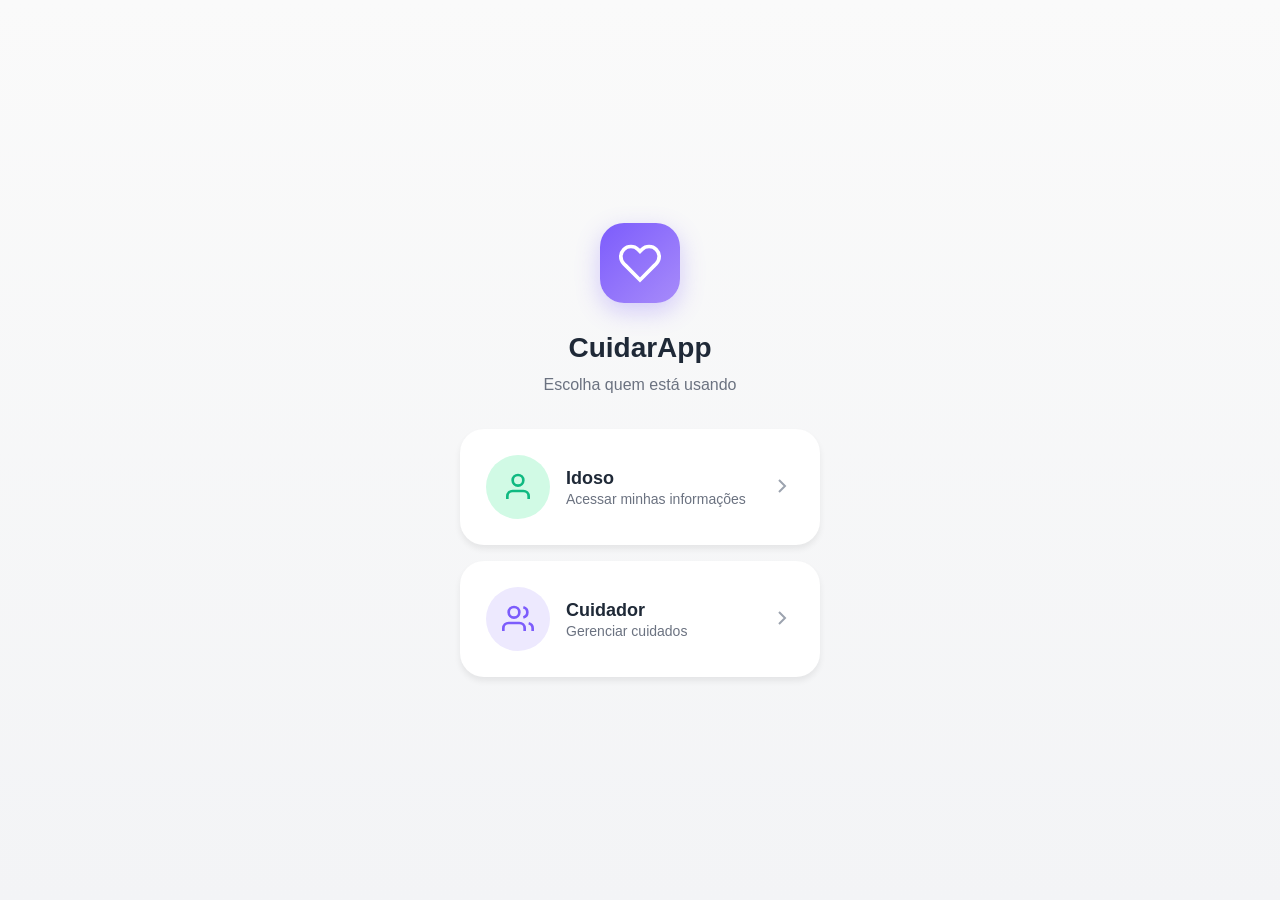
==== commit b524ffef: "Redesenho completo do app para modo offline - Nova tela inicial com seleção de perfil (Idoso/Cuidado" ====
--- a/CuidarApp/app/src/main/assets/web/index.html
+++ b/CuidarApp/app/src/main/assets/web/index.html
@@ -2,777 +2,545 @@
 <html lang="pt-BR">
 <head>
     <meta charset="UTF-8">
-    <meta name="viewport" content="width=device-width, initial-scale=1.0, maximum-scale=5.0, user-scalable=yes">
-    <meta name="theme-color" content="#2D9CDB">
+    <meta name="viewport" content="width=device-width, initial-scale=1.0, maximum-scale=1.0, user-scalable=no, viewport-fit=cover">
+    <meta name="theme-color" content="#7C5CFC">
+    <meta name="apple-mobile-web-app-capable" content="yes">
+    <meta name="apple-mobile-web-app-status-bar-style" content="default">
     <title>CuidarApp</title>
     <link rel="stylesheet" href="styles.css">
 </head>
 <body>
-    <!-- Toast Container -->
-    <div id="toast-container" class="toast-container" aria-live="polite"></div>
-
-    <!-- Modal de Confirmação -->
-    <div id="modal-overlay" class="modal-overlay" role="dialog" aria-modal="true" aria-labelledby="modal-title">
-        <div class="modal">
-            <h2 id="modal-title" class="modal-title"></h2>
-            <div id="modal-body" class="modal-body"></div>
-            <div class="modal-actions">
-                <button id="modal-cancel" class="btn btn-secondary">Cancelar</button>
-                <button id="modal-confirm" class="btn btn-primary">Confirmar</button>
-            </div>
-        </div>
-    </div>
-
-    <!-- ==================== TELA DE LOGIN ==================== -->
-    <div id="screen-login" class="screen active login-screen">
-        <div class="login-container">
-            <div class="login-header">
-                <div class="login-logo">
-                    <svg viewBox="0 0 24 24" fill="none" stroke="currentColor" stroke-width="2" aria-hidden="true">
+    <div class="app-container">
+        <!-- Toast Container -->
+        <div id="toast-container" class="toast-container"></div>
+
+        <!-- Modal de Senha -->
+        <div id="password-modal" class="modal-overlay">
+            <div class="modal">
+                <h2 class="modal-title">Digite a Senha</h2>
+                <input type="password" id="password-input" class="modal-input" maxlength="4" placeholder="••••" inputmode="numeric">
+                <p id="password-error" class="modal-error">Senha incorreta</p>
+                <div class="modal-buttons">
+                    <button class="modal-btn modal-btn-cancel" id="password-cancel">Cancelar</button>
+                    <button class="modal-btn modal-btn-confirm" id="password-confirm">Entrar</button>
+                </div>
+            </div>
+        </div>
+
+        <!-- Modal de Confirmação -->
+        <div id="confirm-modal" class="modal-overlay">
+            <div class="modal">
+                <h2 class="modal-title" id="confirm-title">Confirmar</h2>
+                <p id="confirm-message" style="text-align: center; margin-bottom: var(--spacing-lg); color: var(--color-text-secondary);"></p>
+                <div class="modal-buttons">
+                    <button class="modal-btn modal-btn-cancel" id="confirm-cancel">Cancelar</button>
+                    <button class="modal-btn modal-btn-confirm" id="confirm-ok">Confirmar</button>
+                </div>
+            </div>
+        </div>
+
+        <!-- ==================== TELA INICIAL ==================== -->
+        <div id="screen-home" class="screen home-screen active">
+            <div class="home-content">
+                <div class="app-logo">
+                    <svg viewBox="0 0 24 24" fill="none" stroke="currentColor" stroke-width="2">
                         <path d="M20.84 4.61a5.5 5.5 0 0 0-7.78 0L12 5.67l-1.06-1.06a5.5 5.5 0 0 0-7.78 7.78l1.06 1.06L12 21.23l7.78-7.78 1.06-1.06a5.5 5.5 0 0 0 0-7.78z"/>
                     </svg>
                 </div>
-                <h1 class="login-title">CuidarApp</h1>
-                <p class="login-subtitle">Cuidado e carinho para quem você ama</p>
-            </div>
-            
-            <div id="login-profile-select" class="login-profiles">
-                <button type="button" class="profile-btn" data-profile="CUIDADOR" aria-pressed="false">
-                    <div class="profile-icon">
-                        <svg viewBox="0 0 24 24" fill="none" stroke="currentColor" stroke-width="2" aria-hidden="true">
-                            <path d="M17 21v-2a4 4 0 0 0-4-4H5a4 4 0 0 0-4 4v2"/>
-                            <circle cx="9" cy="7" r="4"/>
-                            <path d="M23 21v-2a4 4 0 0 0-3-3.87"/>
-                            <path d="M16 3.13a4 4 0 0 1 0 7.75"/>
+                <h1 class="app-title">CuidarApp</h1>
+                <p class="app-subtitle">Escolha quem está usando</p>
+
+                <div class="profile-cards">
+                    <!-- Perfil Idoso -->
+                    <button class="profile-card elderly" id="btn-enter-elderly">
+                        <div class="profile-avatar" id="elderly-avatar">
+                            <svg viewBox="0 0 24 24" fill="none" stroke="currentColor" stroke-width="2">
+                                <path d="M20 21v-2a4 4 0 0 0-4-4H8a4 4 0 0 0-4 4v2"/>
+                                <circle cx="12" cy="7" r="4"/>
+                            </svg>
+                        </div>
+                        <div class="profile-info">
+                            <div class="profile-name" id="elderly-name">Idoso</div>
+                            <div class="profile-role">Acessar minhas informações</div>
+                        </div>
+                        <div class="profile-arrow">
+                            <svg viewBox="0 0 24 24" fill="none" stroke="currentColor" stroke-width="2">
+                                <polyline points="9 18 15 12 9 6"/>
+                            </svg>
+                        </div>
+                    </button>
+
+                    <!-- Perfil Cuidador -->
+                    <button class="profile-card caregiver" id="btn-enter-caregiver">
+                        <div class="profile-avatar" id="caregiver-avatar">
+                            <svg viewBox="0 0 24 24" fill="none" stroke="currentColor" stroke-width="2">
+                                <path d="M17 21v-2a4 4 0 0 0-4-4H5a4 4 0 0 0-4 4v2"/>
+                                <circle cx="9" cy="7" r="4"/>
+                                <path d="M23 21v-2a4 4 0 0 0-3-3.87"/>
+                                <path d="M16 3.13a4 4 0 0 1 0 7.75"/>
+                            </svg>
+                        </div>
+                        <div class="profile-info">
+                            <div class="profile-name" id="caregiver-name">Cuidador</div>
+                            <div class="profile-role">Gerenciar cuidados</div>
+                        </div>
+                        <div class="profile-arrow">
+                            <svg viewBox="0 0 24 24" fill="none" stroke="currentColor" stroke-width="2">
+                                <polyline points="9 18 15 12 9 6"/>
+                            </svg>
+                        </div>
+                    </button>
+                </div>
+            </div>
+        </div>
+
+        <!-- ==================== TELA DO IDOSO ==================== -->
+        <div id="screen-elderly" class="screen">
+            <header class="screen-header">
+                <div class="header-top">
+                    <div>
+                        <div class="header-greeting">Olá, <span id="elderly-greeting-name">Idoso</span>!</div>
+                    </div>
+                    <div class="header-icons">
+                        <button class="header-icon-btn" id="btn-elderly-home">
+                            <svg viewBox="0 0 24 24" fill="none" stroke="currentColor" stroke-width="2">
+                                <path d="M3 9l9-7 9 7v11a2 2 0 0 1-2 2H5a2 2 0 0 1-2-2z"/>
+                                <polyline points="9 22 9 12 15 12 15 22"/>
+                            </svg>
+                        </button>
+                        <div class="header-avatar" id="elderly-header-avatar">
+                            <svg viewBox="0 0 24 24" fill="none" stroke="currentColor" stroke-width="2">
+                                <path d="M20 21v-2a4 4 0 0 0-4-4H8a4 4 0 0 0-4 4v2"/>
+                                <circle cx="12" cy="7" r="4"/>
+                            </svg>
+                        </div>
+                    </div>
+                </div>
+
+                <!-- Categorias horizontais -->
+                <div class="categories-scroll">
+                    <button class="category-pill medication active" data-category="all">
+                        <span class="category-pill-icon">
+                            <svg viewBox="0 0 24 24" fill="none" stroke="currentColor" stroke-width="2"><circle cx="12" cy="12" r="10"/></svg>
+                        </span>
+                        <span class="category-pill-text">Tudo</span>
+                    </button>
+                    <button class="category-pill medication" data-category="medication">
+                        <span class="category-pill-icon">
+                            <svg viewBox="0 0 24 24" fill="none" stroke="currentColor" stroke-width="2"><path d="M19 14c1.49-1.46 3-3.21 3-5.5A5.5 5.5 0 0 0 16.5 3c-1.76 0-3 .5-4.5 2-1.5-1.5-2.74-2-4.5-2A5.5 5.5 0 0 0 2 8.5c0 2.3 1.5 4.05 3 5.5l7 7Z"/></svg>
+                        </span>
+                        <span class="category-pill-text">Medicamentos</span>
+                    </button>
+                    <button class="category-pill exercise" data-category="exercise">
+                        <span class="category-pill-icon">
+                            <svg viewBox="0 0 24 24" fill="none" stroke="currentColor" stroke-width="2"><circle cx="12" cy="5" r="3"/><path d="M12 22V8"/><path d="m5 12 7 3 7-3"/></svg>
+                        </span>
+                        <span class="category-pill-text">Exercícios</span>
+                    </button>
+                    <button class="category-pill food" data-category="food">
+                        <span class="category-pill-icon">
+                            <svg viewBox="0 0 24 24" fill="none" stroke="currentColor" stroke-width="2"><path d="M18 8h1a4 4 0 0 1 0 8h-1"/><path d="M2 8h16v9a4 4 0 0 1-4 4H6a4 4 0 0 1-4-4V8z"/></svg>
+                        </span>
+                        <span class="category-pill-text">Alimentação</span>
+                    </button>
+                    <button class="category-pill health" data-category="health">
+                        <span class="category-pill-icon">
+                            <svg viewBox="0 0 24 24" fill="none" stroke="currentColor" stroke-width="2"><circle cx="12" cy="12" r="10"/><path d="M8 14s1.5 2 4 2 4-2 4-2"/><line x1="9" y1="9" x2="9.01" y2="9"/><line x1="15" y1="9" x2="15.01" y2="9"/></svg>
+                        </span>
+                        <span class="category-pill-text">Como Estou</span>
+                    </button>
+                </div>
+            </header>
+
+            <div class="screen-content" id="elderly-content">
+                <!-- Tarefas do dia -->
+                <section class="section">
+                    <div class="section-header">
+                        <h2 class="section-title">Tarefas de Hoje</h2>
+                    </div>
+                    <div id="elderly-tasks"></div>
+                </section>
+
+                <!-- Próximas visitas -->
+                <section class="section">
+                    <div class="section-header">
+                        <h2 class="section-title">Próximas Visitas</h2>
+                    </div>
+                    <div id="elderly-visits"></div>
+                </section>
+            </div>
+
+            <!-- Navegação inferior -->
+            <nav class="bottom-nav">
+                <button class="nav-item active" data-screen="elderly-home">
+                    <span class="nav-icon">
+                        <svg viewBox="0 0 24 24" fill="none" stroke="currentColor" stroke-width="2"><path d="M3 9l9-7 9 7v11a2 2 0 0 1-2 2H5a2 2 0 0 1-2-2z"/></svg>
+                    </span>
+                    <span class="nav-label">Início</span>
+                </button>
+                <button class="nav-item" data-screen="elderly-meds">
+                    <span class="nav-icon">
+                        <svg viewBox="0 0 24 24" fill="none" stroke="currentColor" stroke-width="2"><path d="M19 14c1.49-1.46 3-3.21 3-5.5A5.5 5.5 0 0 0 16.5 3c-1.76 0-3 .5-4.5 2-1.5-1.5-2.74-2-4.5-2A5.5 5.5 0 0 0 2 8.5c0 2.3 1.5 4.05 3 5.5l7 7Z"/></svg>
+                    </span>
+                    <span class="nav-label">Remédios</span>
+                </button>
+                <button class="nav-item emergency" id="btn-emergency">
+                    <span class="nav-icon">
+                        <svg viewBox="0 0 24 24" fill="none" stroke="currentColor" stroke-width="2"><path d="M22 16.92v3a2 2 0 0 1-2.18 2 19.79 19.79 0 0 1-8.63-3.07 19.5 19.5 0 0 1-6-6 19.79 19.79 0 0 1-3.07-8.67A2 2 0 0 1 4.11 2h3a2 2 0 0 1 2 1.72 12.84 12.84 0 0 0 .7 2.81 2 2 0 0 1-.45 2.11L8.09 9.91a16 16 0 0 0 6 6l1.27-1.27a2 2 0 0 1 2.11-.45 12.84 12.84 0 0 0 2.81.7A2 2 0 0 1 22 16.92z"/></svg>
+                    </span>
+                    <span class="nav-label">SOS</span>
+                </button>
+                <button class="nav-item" data-screen="elderly-food">
+                    <span class="nav-icon">
+                        <svg viewBox="0 0 24 24" fill="none" stroke="currentColor" stroke-width="2"><path d="M18 8h1a4 4 0 0 1 0 8h-1"/><path d="M2 8h16v9a4 4 0 0 1-4 4H6a4 4 0 0 1-4-4V8z"/></svg>
+                    </span>
+                    <span class="nav-label">Dieta</span>
+                </button>
+                <button class="nav-item" data-screen="elderly-mood">
+                    <span class="nav-icon">
+                        <svg viewBox="0 0 24 24" fill="none" stroke="currentColor" stroke-width="2"><circle cx="12" cy="12" r="10"/><path d="M8 14s1.5 2 4 2 4-2 4-2"/></svg>
+                    </span>
+                    <span class="nav-label">Humor</span>
+                </button>
+            </nav>
+        </div>
+
+        <!-- ==================== TELA DO CUIDADOR ==================== -->
+        <div id="screen-caregiver" class="screen">
+            <header class="screen-header">
+                <div class="header-top">
+                    <div>
+                        <div class="header-greeting">Olá, <span id="caregiver-greeting-name">Cuidador</span>!</div>
+                    </div>
+                    <div class="header-icons">
+                        <button class="header-icon-btn" id="btn-caregiver-settings">
+                            <svg viewBox="0 0 24 24" fill="none" stroke="currentColor" stroke-width="2">
+                                <circle cx="12" cy="12" r="3"/>
+                                <path d="M19.4 15a1.65 1.65 0 0 0 .33 1.82l.06.06a2 2 0 0 1 0 2.83 2 2 0 0 1-2.83 0l-.06-.06a1.65 1.65 0 0 0-1.82-.33 1.65 1.65 0 0 0-1 1.51V21a2 2 0 0 1-2 2 2 2 0 0 1-2-2v-.09A1.65 1.65 0 0 0 9 19.4a1.65 1.65 0 0 0-1.82.33l-.06.06a2 2 0 0 1-2.83 0 2 2 0 0 1 0-2.83l.06-.06a1.65 1.65 0 0 0 .33-1.82 1.65 1.65 0 0 0-1.51-1H3a2 2 0 0 1-2-2 2 2 0 0 1 2-2h.09A1.65 1.65 0 0 0 4.6 9a1.65 1.65 0 0 0-.33-1.82l-.06-.06a2 2 0 0 1 0-2.83 2 2 0 0 1 2.83 0l.06.06a1.65 1.65 0 0 0 1.82.33H9a1.65 1.65 0 0 0 1-1.51V3a2 2 0 0 1 2-2 2 2 0 0 1 2 2v.09a1.65 1.65 0 0 0 1 1.51 1.65 1.65 0 0 0 1.82-.33l.06-.06a2 2 0 0 1 2.83 0 2 2 0 0 1 0 2.83l-.06.06a1.65 1.65 0 0 0-.33 1.82V9a1.65 1.65 0 0 0 1.51 1H21a2 2 0 0 1 2 2 2 2 0 0 1-2 2h-.09a1.65 1.65 0 0 0-1.51 1z"/>
+                            </svg>
+                        </button>
+                        <button class="header-icon-btn" id="btn-caregiver-home">
+                            <svg viewBox="0 0 24 24" fill="none" stroke="currentColor" stroke-width="2">
+                                <path d="M3 9l9-7 9 7v11a2 2 0 0 1-2 2H5a2 2 0 0 1-2-2z"/>
+                                <polyline points="9 22 9 12 15 12 15 22"/>
+                            </svg>
+                        </button>
+                    </div>
+                </div>
+            </header>
+
+            <div class="screen-content">
+                <!-- Ações rápidas -->
+                <section class="section" style="margin-top: 0;">
+                    <div class="section-header">
+                        <h2 class="section-title">Ações Rápidas</h2>
+                    </div>
+                    
+                    <div style="display: grid; grid-template-columns: repeat(2, 1fr); gap: var(--spacing-md);">
+                        <button class="task-card" id="btn-add-medication" style="flex-direction: column; text-align: center; padding: var(--spacing-lg);">
+                            <div class="task-avatar" style="width: 56px; height: 56px; background: var(--color-medication); margin-bottom: var(--spacing-sm);">
+                                <svg viewBox="0 0 24 24" fill="none" stroke="currentColor" stroke-width="2" style="color: var(--color-medication-icon); width: 28px; height: 28px;"><line x1="12" y1="5" x2="12" y2="19"/><line x1="5" y1="12" x2="19" y2="12"/></svg>
+                            </div>
+                            <span class="task-title">Medicamento</span>
+                        </button>
+                        
+                        <button class="task-card" id="btn-add-exercise" style="flex-direction: column; text-align: center; padding: var(--spacing-lg);">
+                            <div class="task-avatar" style="width: 56px; height: 56px; background: var(--color-exercise); margin-bottom: var(--spacing-sm);">
+                                <svg viewBox="0 0 24 24" fill="none" stroke="currentColor" stroke-width="2" style="color: var(--color-exercise-icon); width: 28px; height: 28px;"><line x1="12" y1="5" x2="12" y2="19"/><line x1="5" y1="12" x2="19" y2="12"/></svg>
+                            </div>
+                            <span class="task-title">Exercício</span>
+                        </button>
+                        
+                        <button class="task-card" id="btn-add-visit" style="flex-direction: column; text-align: center; padding: var(--spacing-lg);">
+                            <div class="task-avatar" style="width: 56px; height: 56px; background: var(--color-visit); margin-bottom: var(--spacing-sm);">
+                                <svg viewBox="0 0 24 24" fill="none" stroke="currentColor" stroke-width="2" style="color: var(--color-visit-icon); width: 28px; height: 28px;"><line x1="12" y1="5" x2="12" y2="19"/><line x1="5" y1="12" x2="19" y2="12"/></svg>
+                            </div>
+                            <span class="task-title">Visita</span>
+                        </button>
+                        
+                        <button class="task-card" id="btn-edit-diet" style="flex-direction: column; text-align: center; padding: var(--spacing-lg);">
+                            <div class="task-avatar" style="width: 56px; height: 56px; background: var(--color-food); margin-bottom: var(--spacing-sm);">
+                                <svg viewBox="0 0 24 24" fill="none" stroke="currentColor" stroke-width="2" style="color: var(--color-food-icon); width: 28px; height: 28px;"><path d="M11 4H4a2 2 0 0 0-2 2v14a2 2 0 0 0 2 2h14a2 2 0 0 0 2-2v-7"/><path d="M18.5 2.5a2.121 2.121 0 0 1 3 3L12 15l-4 1 1-4 9.5-9.5z"/></svg>
+                            </div>
+                            <span class="task-title">Dieta</span>
+                        </button>
+                    </div>
+                </section>
+
+                <!-- Medicamentos cadastrados -->
+                <section class="section">
+                    <div class="section-header">
+                        <h2 class="section-title">Medicamentos</h2>
+                        <span class="section-link" id="btn-view-all-meds">Ver todos</span>
+                    </div>
+                    <div id="caregiver-meds-list"></div>
+                </section>
+
+                <!-- Visitas agendadas -->
+                <section class="section">
+                    <div class="section-header">
+                        <h2 class="section-title">Visitas Agendadas</h2>
+                        <span class="section-link" id="btn-view-all-visits">Ver todas</span>
+                    </div>
+                    <div id="caregiver-visits-list"></div>
+                </section>
+
+                <!-- Progresso do idoso -->
+                <section class="section">
+                    <div class="section-header">
+                        <h2 class="section-title">Progresso de Hoje</h2>
+                    </div>
+                    <div id="caregiver-progress"></div>
+                </section>
+            </div>
+
+            <!-- Navegação inferior -->
+            <nav class="bottom-nav">
+                <button class="nav-item active" data-screen="caregiver-home">
+                    <span class="nav-icon">
+                        <svg viewBox="0 0 24 24" fill="none" stroke="currentColor" stroke-width="2"><path d="M3 9l9-7 9 7v11a2 2 0 0 1-2 2H5a2 2 0 0 1-2-2z"/></svg>
+                    </span>
+                    <span class="nav-label">Início</span>
+                </button>
+                <button class="nav-item" data-screen="caregiver-meds">
+                    <span class="nav-icon">
+                        <svg viewBox="0 0 24 24" fill="none" stroke="currentColor" stroke-width="2"><path d="M19 14c1.49-1.46 3-3.21 3-5.5A5.5 5.5 0 0 0 16.5 3c-1.76 0-3 .5-4.5 2-1.5-1.5-2.74-2-4.5-2A5.5 5.5 0 0 0 2 8.5c0 2.3 1.5 4.05 3 5.5l7 7Z"/></svg>
+                    </span>
+                    <span class="nav-label">Remédios</span>
+                </button>
+                <button class="nav-item" data-screen="caregiver-visits">
+                    <span class="nav-icon">
+                        <svg viewBox="0 0 24 24" fill="none" stroke="currentColor" stroke-width="2"><rect x="3" y="4" width="18" height="18" rx="2" ry="2"/><line x1="16" y1="2" x2="16" y2="6"/><line x1="8" y1="2" x2="8" y2="6"/><line x1="3" y1="10" x2="21" y2="10"/></svg>
+                    </span>
+                    <span class="nav-label">Visitas</span>
+                </button>
+                <button class="nav-item" data-screen="caregiver-exercises">
+                    <span class="nav-icon">
+                        <svg viewBox="0 0 24 24" fill="none" stroke="currentColor" stroke-width="2"><circle cx="12" cy="5" r="3"/><path d="M12 22V8"/><path d="m5 12 7 3 7-3"/></svg>
+                    </span>
+                    <span class="nav-label">Exercícios</span>
+                </button>
+                <button class="nav-item" data-screen="caregiver-settings">
+                    <span class="nav-icon">
+                        <svg viewBox="0 0 24 24" fill="none" stroke="currentColor" stroke-width="2"><circle cx="12" cy="12" r="3"/><path d="M19.4 15a1.65 1.65 0 0 0 .33 1.82l.06.06a2 2 0 0 1 0 2.83 2 2 0 0 1-2.83 0l-.06-.06a1.65 1.65 0 0 0-1.82-.33 1.65 1.65 0 0 0-1 1.51V21a2 2 0 0 1-2 2 2 2 0 0 1-2-2v-.09A1.65 1.65 0 0 0 9 19.4a1.65 1.65 0 0 0-1.82.33l-.06.06a2 2 0 0 1-2.83 0 2 2 0 0 1 0-2.83l.06-.06a1.65 1.65 0 0 0 .33-1.82 1.65 1.65 0 0 0-1.51-1H3a2 2 0 0 1-2-2 2 2 0 0 1 2-2h.09A1.65 1.65 0 0 0 4.6 9a1.65 1.65 0 0 0-.33-1.82l-.06-.06a2 2 0 0 1 0-2.83 2 2 0 0 1 2.83 0l.06.06a1.65 1.65 0 0 0 1.82.33H9a1.65 1.65 0 0 0 1-1.51V3a2 2 0 0 1 2-2 2 2 0 0 1 2 2v.09a1.65 1.65 0 0 0 1 1.51 1.65 1.65 0 0 0 1.82-.33l.06-.06a2 2 0 0 1 2.83 0 2 2 0 0 1 0 2.83l-.06.06a1.65 1.65 0 0 0-.33 1.82V9a1.65 1.65 0 0 0 1.51 1H21a2 2 0 0 1 2 2 2 2 0 0 1-2 2h-.09a1.65 1.65 0 0 0-1.51 1z"/></svg>
+                    </span>
+                    <span class="nav-label">Config</span>
+                </button>
+            </nav>
+        </div>
+
+        <!-- ==================== TELA DE CONFIGURAÇÕES ==================== -->
+        <div id="screen-settings" class="screen">
+            <header class="screen-header">
+                <div class="header-top">
+                    <button class="back-button" id="btn-back-settings">
+                        <svg viewBox="0 0 24 24" fill="none" stroke="currentColor" stroke-width="2">
+                            <polyline points="15 18 9 12 15 6"/>
                         </svg>
-                    </div>
-                    <div class="profile-info">
-                        <h3>Cuidador</h3>
-                        <p>Gerencie os cuidados e acompanhe informações dos idosos</p>
-                    </div>
-                    <div class="check-indicator">
-                        <svg viewBox="0 0 24 24" fill="none" stroke="currentColor" stroke-width="3" aria-hidden="true">
-                            <polyline points="20 6 9 17 4 12"/>
+                    </button>
+                    <div style="flex: 1; text-align: center;">
+                        <div class="header-greeting" style="font-size: var(--font-xl);">Configurações</div>
+                    </div>
+                    <div style="width: 40px;"></div>
+                </div>
+            </header>
+
+            <div class="screen-content">
+                <div class="settings-list">
+                    <!-- Perfis -->
+                    <div class="settings-group">
+                        <div class="settings-group-title">Perfis</div>
+                        
+                        <div class="settings-item" id="settings-elderly-name">
+                            <div class="settings-item-left">
+                                <div class="settings-item-icon" style="background: #D1FAE5;">
+                                    <svg viewBox="0 0 24 24" fill="none" stroke="currentColor" stroke-width="2" style="color: #10B981;"><path d="M20 21v-2a4 4 0 0 0-4-4H8a4 4 0 0 0-4 4v2"/><circle cx="12" cy="7" r="4"/></svg>
+                                </div>
+                                <div>
+                                    <div class="settings-item-text">Nome do Idoso</div>
+                                    <div class="settings-item-desc" id="display-elderly-name">Idoso</div>
+                                </div>
+                            </div>
+                            <div class="profile-arrow">
+                                <svg viewBox="0 0 24 24" fill="none" stroke="currentColor" stroke-width="2" style="width: 20px; height: 20px; color: var(--color-text-muted);"><polyline points="9 18 15 12 9 6"/></svg>
+                            </div>
+                        </div>
+
+                        <div class="settings-item" id="settings-caregiver-name">
+                            <div class="settings-item-left">
+                                <div class="settings-item-icon" style="background: var(--color-primary-light);">
+                                    <svg viewBox="0 0 24 24" fill="none" stroke="currentColor" stroke-width="2" style="color: var(--color-primary);"><path d="M17 21v-2a4 4 0 0 0-4-4H5a4 4 0 0 0-4 4v2"/><circle cx="9" cy="7" r="4"/><path d="M23 21v-2a4 4 0 0 0-3-3.87"/><path d="M16 3.13a4 4 0 0 1 0 7.75"/></svg>
+                                </div>
+                                <div>
+                                    <div class="settings-item-text">Nome do Cuidador</div>
+                                    <div class="settings-item-desc" id="display-caregiver-name">Cuidador</div>
+                                </div>
+                            </div>
+                            <div class="profile-arrow">
+                                <svg viewBox="0 0 24 24" fill="none" stroke="currentColor" stroke-width="2" style="width: 20px; height: 20px; color: var(--color-text-muted);"><polyline points="9 18 15 12 9 6"/></svg>
+                            </div>
+                        </div>
+                    </div>
+
+                    <!-- Dispositivo -->
+                    <div class="settings-group">
+                        <div class="settings-group-title">Dispositivo</div>
+                        
+                        <div class="settings-item">
+                            <div class="settings-item-left">
+                                <div class="settings-item-icon">
+                                    <svg viewBox="0 0 24 24" fill="none" stroke="currentColor" stroke-width="2"><rect x="5" y="2" width="14" height="20" rx="2" ry="2"/><line x1="12" y1="18" x2="12.01" y2="18"/></svg>
+                                </div>
+                                <div>
+                                    <div class="settings-item-text">Este celular é de</div>
+                                </div>
+                            </div>
+                            <div class="device-selector">
+                                <button class="device-option active" data-device="elderly">Idoso</button>
+                                <button class="device-option" data-device="caregiver">Cuidador</button>
+                            </div>
+                        </div>
+                    </div>
+
+                    <!-- Aparência -->
+                    <div class="settings-group">
+                        <div class="settings-group-title">Aparência</div>
+                        
+                        <div class="settings-item">
+                            <div class="settings-item-left">
+                                <div class="settings-item-icon">
+                                    <svg viewBox="0 0 24 24" fill="none" stroke="currentColor" stroke-width="2"><path d="M4 7V4h16v3"/><path d="M9 20h6"/><path d="M12 4v16"/></svg>
+                                </div>
+                                <div>
+                                    <div class="settings-item-text">Tamanho da Fonte</div>
+                                </div>
+                            </div>
+                            <div class="font-size-control">
+                                <button class="font-size-btn" id="btn-font-decrease">−</button>
+                                <span class="font-size-value" id="font-size-value">100%</span>
+                                <button class="font-size-btn" id="btn-font-increase">+</button>
+                            </div>
+                        </div>
+
+                        <div class="settings-item">
+                            <div class="settings-item-left">
+                                <div class="settings-item-icon">
+                                    <svg viewBox="0 0 24 24" fill="none" stroke="currentColor" stroke-width="2"><polygon points="13 2 3 14 12 14 11 22 21 10 12 10 13 2"/></svg>
+                                </div>
+                                <div>
+                                    <div class="settings-item-text">Animações</div>
+                                </div>
+                            </div>
+                            <div class="toggle active" id="toggle-animations"></div>
+                        </div>
+                    </div>
+
+                    <!-- Segurança -->
+                    <div class="settings-group">
+                        <div class="settings-group-title">Segurança</div>
+                        
+                        <div class="settings-item" id="settings-change-password">
+                            <div class="settings-item-left">
+                                <div class="settings-item-icon">
+                                    <svg viewBox="0 0 24 24" fill="none" stroke="currentColor" stroke-width="2"><rect x="3" y="11" width="18" height="11" rx="2" ry="2"/><path d="M7 11V7a5 5 0 0 1 10 0v4"/></svg>
+                                </div>
+                                <div>
+                                    <div class="settings-item-text">Alterar Senha do Cuidador</div>
+                                </div>
+                            </div>
+                            <div class="profile-arrow">
+                                <svg viewBox="0 0 24 24" fill="none" stroke="currentColor" stroke-width="2" style="width: 20px; height: 20px; color: var(--color-text-muted);"><polyline points="9 18 15 12 9 6"/></svg>
+                            </div>
+                        </div>
+
+                        <div class="settings-item" id="settings-emergency-phone">
+                            <div class="settings-item-left">
+                                <div class="settings-item-icon" style="background: #FEE2E2;">
+                                    <svg viewBox="0 0 24 24" fill="none" stroke="currentColor" stroke-width="2" style="color: #DC2626;"><path d="M22 16.92v3a2 2 0 0 1-2.18 2 19.79 19.79 0 0 1-8.63-3.07 19.5 19.5 0 0 1-6-6 19.79 19.79 0 0 1-3.07-8.67A2 2 0 0 1 4.11 2h3a2 2 0 0 1 2 1.72 12.84 12.84 0 0 0 .7 2.81 2 2 0 0 1-.45 2.11L8.09 9.91a16 16 0 0 0 6 6l1.27-1.27a2 2 0 0 1 2.11-.45 12.84 12.84 0 0 0 2.81.7A2 2 0 0 1 22 16.92z"/></svg>
+                                </div>
+                                <div>
+                                    <div class="settings-item-text">Telefone de Emergência</div>
+                                    <div class="settings-item-desc" id="display-emergency-phone">192</div>
+                                </div>
+                            </div>
+                            <div class="profile-arrow">
+                                <svg viewBox="0 0 24 24" fill="none" stroke="currentColor" stroke-width="2" style="width: 20px; height: 20px; color: var(--color-text-muted);"><polyline points="9 18 15 12 9 6"/></svg>
+                            </div>
+                        </div>
+                    </div>
+
+                    <!-- Dados -->
+                    <div class="settings-group">
+                        <div class="settings-group-title">Dados</div>
+                        
+                        <div class="settings-item" id="settings-clear-data" style="cursor: pointer;">
+                            <div class="settings-item-left">
+                                <div class="settings-item-icon" style="background: #FEE2E2;">
+                                    <svg viewBox="0 0 24 24" fill="none" stroke="currentColor" stroke-width="2" style="color: #DC2626;"><polyline points="3 6 5 6 21 6"/><path d="M19 6v14a2 2 0 0 1-2 2H7a2 2 0 0 1-2-2V6m3 0V4a2 2 0 0 1 2-2h4a2 2 0 0 1 2 2v2"/></svg>
+                                </div>
+                                <div>
+                                    <div class="settings-item-text" style="color: #DC2626;">Limpar Todos os Dados</div>
+                                </div>
+                            </div>
+                        </div>
+                    </div>
+                </div>
+            </div>
+        </div>
+
+        <!-- ==================== TELA DE EMERGÊNCIA ==================== -->
+        <div id="screen-emergency" class="screen">
+            <header class="screen-header">
+                <div class="header-top">
+                    <button class="back-button" id="btn-back-emergency">
+                        <svg viewBox="0 0 24 24" fill="none" stroke="currentColor" stroke-width="2">
+                            <polyline points="15 18 9 12 15 6"/>
                         </svg>
-                    </div>
-                </button>
-                <button type="button" class="profile-btn" data-profile="IDOSO" aria-pressed="false">
-                    <div class="profile-icon">
-                        <svg viewBox="0 0 24 24" fill="none" stroke="currentColor" stroke-width="2" aria-hidden="true">
-                            <path d="M20 21v-2a4 4 0 0 0-4-4H8a4 4 0 0 0-4 4v2"/>
-                            <circle cx="12" cy="7" r="4"/>
+                    </button>
+                    <div style="flex: 1; text-align: center;">
+                        <div class="header-greeting" style="font-size: var(--font-xl); color: #DC2626;">Emergência</div>
+                    </div>
+                    <div style="width: 40px;"></div>
+                </div>
+            </header>
+
+            <div class="screen-content" style="display: flex; flex-direction: column; justify-content: center; align-items: center;">
+                <div class="emergency-card">
+                    <div class="emergency-icon">
+                        <svg viewBox="0 0 24 24" fill="none" stroke="currentColor" stroke-width="2">
+                            <path d="M22 16.92v3a2 2 0 0 1-2.18 2 19.79 19.79 0 0 1-8.63-3.07 19.5 19.5 0 0 1-6-6 19.79 19.79 0 0 1-3.07-8.67A2 2 0 0 1 4.11 2h3a2 2 0 0 1 2 1.72 12.84 12.84 0 0 0 .7 2.81 2 2 0 0 1-.45 2.11L8.09 9.91a16 16 0 0 0 6 6l1.27-1.27a2 2 0 0 1 2.11-.45 12.84 12.84 0 0 0 2.81.7A2 2 0 0 1 22 16.92z"/>
                         </svg>
                     </div>
-                    <div class="profile-info">
-                        <h3>Idoso</h3>
-                        <p>Acesse seus medicamentos, atividades e informações de saúde</p>
-                    </div>
-                    <div class="check-indicator">
-                        <svg viewBox="0 0 24 24" fill="none" stroke="currentColor" stroke-width="3" aria-hidden="true">
-                            <polyline points="20 6 9 17 4 12"/>
+                    <h2 class="emergency-title">Precisa de Ajuda?</h2>
+                    <p class="emergency-text">Toque no botão abaixo para ligar para o número de emergência cadastrado.</p>
+                    <button class="emergency-btn" id="btn-call-emergency">
+                        <svg viewBox="0 0 24 24" fill="none" stroke="currentColor" stroke-width="2">
+                            <path d="M22 16.92v3a2 2 0 0 1-2.18 2 19.79 19.79 0 0 1-8.63-3.07 19.5 19.5 0 0 1-6-6 19.79 19.79 0 0 1-3.07-8.67A2 2 0 0 1 4.11 2h3a2 2 0 0 1 2 1.72 12.84 12.84 0 0 0 .7 2.81 2 2 0 0 1-.45 2.11L8.09 9.91a16 16 0 0 0 6 6l1.27-1.27a2 2 0 0 1 2.11-.45 12.84 12.84 0 0 0 2.81.7A2 2 0 0 1 22 16.92z"/>
                         </svg>
-                    </div>
-                </button>
-            </div>
-
-            <form id="login-form" class="login-form" style="display: none;">
-                <div class="form-group">
-                    <label for="login-email" class="form-label">E-mail</label>
-                    <input type="email" id="login-email" class="form-input" placeholder="Digite seu e-mail" required autocomplete="email">
-                </div>
-                <div class="form-group">
-                    <label for="login-senha" class="form-label">Senha</label>
-                    <div class="password-wrapper">
-                        <input type="password" id="login-senha" class="form-input" placeholder="Digite sua senha" required autocomplete="current-password">
-                        <button type="button" class="password-toggle" aria-label="Mostrar senha">
-                            <svg viewBox="0 0 24 24" fill="none" stroke="currentColor" stroke-width="2" class="eye-icon">
-                                <path d="M1 12s4-8 11-8 11 8 11 8-4 8-11 8-11-8-11-8z"/>
-                                <circle cx="12" cy="12" r="3"/>
-                            </svg>
-                            <svg viewBox="0 0 24 24" fill="none" stroke="currentColor" stroke-width="2" class="eye-off-icon" style="display:none;">
-                                <path d="M17.94 17.94A10.07 10.07 0 0 1 12 20c-7 0-11-8-11-8a18.45 18.45 0 0 1 5.06-5.94M9.9 4.24A9.12 9.12 0 0 1 12 4c7 0 11 8 11 8a18.5 18.5 0 0 1-2.16 3.19m-6.72-1.07a3 3 0 1 1-4.24-4.24"/>
-                                <line x1="1" y1="1" x2="23" y2="23"/>
-                            </svg>
-                        </button>
-                    </div>
-                </div>
-                <div id="login-error" class="form-error" style="display: none;"></div>
-                <button type="submit" id="btn-login" class="btn btn-primary btn-block">
-                    <svg viewBox="0 0 24 24" fill="none" stroke="currentColor" stroke-width="2" aria-hidden="true">
-                        <path d="M15 3h4a2 2 0 0 1 2 2v14a2 2 0 0 1-2 2h-4"/>
-                        <polyline points="10 17 15 12 10 7"/>
-                        <line x1="15" y1="12" x2="3" y2="12"/>
-                    </svg>
-                    Entrar
-                </button>
-            </form>
-        </div>
-    </div>
-
-    <!-- ==================== PAINEL DO CUIDADOR ==================== -->
-    <div id="screen-cuidador-home" class="screen">
-        <header class="header">
-            <h1 class="header-title">Painel do Cuidador</h1>
-            <div class="header-actions">
-                <button type="button" class="btn-icon" id="btn-font-decrease" aria-label="Diminuir fonte">
-                    <svg viewBox="0 0 24 24" fill="none" stroke="currentColor" stroke-width="2"><path d="M5 12h14"/></svg>
-                </button>
-                <span id="font-scale-display" class="font-scale-display" aria-live="polite">100%</span>
-                <button type="button" class="btn-icon" id="btn-font-increase" aria-label="Aumentar fonte">
-                    <svg viewBox="0 0 24 24" fill="none" stroke="currentColor" stroke-width="2"><path d="M12 5v14M5 12h14"/></svg>
-                </button>
-                <button type="button" class="btn-icon" id="btn-logout-cuidador" aria-label="Sair">
-                    <svg viewBox="0 0 24 24" fill="none" stroke="currentColor" stroke-width="2"><path d="M9 21H5a2 2 0 0 1-2-2V5a2 2 0 0 1 2-2h4"/><polyline points="16,17 21,12 16,7"/><line x1="21" y1="12" x2="9" y2="12"/></svg>
-                </button>
-            </div>
-        </header>
-        <div class="container">
-            <div class="card">
-                <h2 class="card-title">
-                    <svg viewBox="0 0 24 24" fill="none" stroke="currentColor" stroke-width="2" aria-hidden="true"><path d="M20 21v-2a4 4 0 0 0-4-4H8a4 4 0 0 0-4 4v2"/><circle cx="12" cy="7" r="4"/></svg>
-                    Idosos sob seus cuidados
-                </h2>
-                <div id="lista-idosos-cuidador"></div>
-                <button type="button" class="btn btn-primary btn-block" id="btn-cadastrar-idoso" style="margin-top: var(--spacing-md);">
-                    <svg viewBox="0 0 24 24" fill="none" stroke="currentColor" stroke-width="2" aria-hidden="true"><circle cx="12" cy="12" r="10"/><line x1="12" y1="8" x2="12" y2="16"/><line x1="8" y1="12" x2="16" y2="12"/></svg>
-                    Cadastrar Novo Idoso
-                </button>
-            </div>
-        </div>
-    </div>
-
-    <!-- ==================== CADASTRO DE IDOSO ==================== -->
-    <div id="screen-cadastrar-idoso" class="screen">
-        <header class="header">
-            <button type="button" class="btn-icon btn-back" id="btn-back-cadastrar-idoso" aria-label="Voltar">
-                <svg viewBox="0 0 24 24" fill="none" stroke="currentColor" stroke-width="2"><polyline points="15,18 9,12 15,6"/></svg>
-            </button>
-            <h1 class="header-title">Cadastrar Idoso</h1>
-            <div class="header-actions"></div>
-        </header>
-        <div class="container">
-            <form id="form-cadastrar-idoso" class="card">
-                <div class="form-group">
-                    <label for="idoso-nome" class="form-label">Nome completo *</label>
-                    <input type="text" id="idoso-nome" class="form-input" placeholder="Digite o nome" required>
-                </div>
-                <div class="form-group">
-                    <label for="idoso-email" class="form-label">E-mail *</label>
-                    <input type="email" id="idoso-email" class="form-input" placeholder="email@exemplo.com" required>
-                </div>
-                <div class="form-group">
-                    <label for="idoso-senha" class="form-label">Senha de acesso *</label>
-                    <div class="password-wrapper">
-                        <input type="password" id="idoso-senha" class="form-input" placeholder="Mínimo 6 caracteres" required minlength="6">
-                        <button type="button" class="password-toggle" aria-label="Mostrar senha">
-                            <svg viewBox="0 0 24 24" fill="none" stroke="currentColor" stroke-width="2" class="eye-icon">
-                                <path d="M1 12s4-8 11-8 11 8 11 8-4 8-11 8-11-8-11-8z"/>
-                                <circle cx="12" cy="12" r="3"/>
-                            </svg>
-                        </button>
-                    </div>
-                    <span class="form-hint">Crie uma senha fácil de lembrar</span>
-                </div>
-                <div class="form-group">
-                    <label for="idoso-telefone" class="form-label">Telefone de emergência</label>
-                    <input type="tel" id="idoso-telefone" class="form-input" placeholder="Ex: 192 ou (11) 99999-9999">
-                </div>
-                <div class="form-group">
-                    <label for="idoso-obs" class="form-label">Observações importantes</label>
-                    <textarea id="idoso-obs" class="form-textarea" rows="3" placeholder="Alergias, condições de saúde, etc."></textarea>
-                </div>
-                <button type="submit" class="btn btn-success btn-block">
-                    <svg viewBox="0 0 24 24" fill="none" stroke="currentColor" stroke-width="2" aria-hidden="true"><polyline points="20 6 9 17 4 12"/></svg>
-                    Cadastrar
-                </button>
-            </form>
-        </div>
-    </div>
-
-    <!-- ==================== GESTÃO DO IDOSO (CUIDADOR) ==================== -->
-    <div id="screen-gestao-idoso" class="screen">
-        <header class="header">
-            <button type="button" class="btn-icon btn-back" id="btn-back-gestao" aria-label="Voltar">
-                <svg viewBox="0 0 24 24" fill="none" stroke="currentColor" stroke-width="2"><polyline points="15,18 9,12 15,6"/></svg>
-            </button>
-            <h1 class="header-title" id="gestao-titulo">Gestão</h1>
-            <div class="header-actions"></div>
-        </header>
-        <div class="container">
-            <div class="menu-grid">
-                <button type="button" class="menu-card cat-purple" id="btn-progresso" aria-label="Ver progresso">
-                    <svg viewBox="0 0 24 24" fill="none" stroke="currentColor" stroke-width="2"><line x1="18" y1="20" x2="18" y2="10"/><line x1="12" y1="20" x2="12" y2="4"/><line x1="6" y1="20" x2="6" y2="14"/></svg>
-                    <span>Progresso</span>
-                </button>
-                <button type="button" class="menu-card cat-yellow" id="btn-dieta-cuidador" aria-label="Definir dieta">
-                    <svg viewBox="0 0 24 24" fill="none" stroke="currentColor" stroke-width="2"><path d="M18 8h1a4 4 0 0 1 0 8h-1"/><path d="M2 8h16v9a4 4 0 0 1-4 4H6a4 4 0 0 1-4-4V8z"/><line x1="6" y1="1" x2="6" y2="4"/><line x1="10" y1="1" x2="10" y2="4"/><line x1="14" y1="1" x2="14" y2="4"/></svg>
-                    <span>Dieta</span>
-                </button>
-                <button type="button" class="menu-card cat-blue" id="btn-medicamentos-cuidador" aria-label="Gerenciar medicamentos">
-                    <svg viewBox="0 0 24 24" fill="none" stroke="currentColor" stroke-width="2"><path d="M19 14c1.49-1.46 3-3.21 3-5.5A5.5 5.5 0 0 0 16.5 3c-1.76 0-3 .5-4.5 2-1.5-1.5-2.74-2-4.5-2A5.5 5.5 0 0 0 2 8.5c0 2.3 1.5 4.05 3 5.5l7 7Z"/></svg>
-                    <span>Medicamentos</span>
-                </button>
-                <button type="button" class="menu-card cat-green" id="btn-exercicios-cuidador" aria-label="Definir exercícios">
-                    <svg viewBox="0 0 24 24" fill="none" stroke="currentColor" stroke-width="2"><circle cx="12" cy="5" r="3"/><path d="M12 22V8"/><path d="m5 12 7 3 7-3"/></svg>
-                    <span>Exercícios</span>
-                </button>
-                <button type="button" class="menu-card cat-teal" id="btn-visitas-cuidador" aria-label="Agendar visitas">
-                    <svg viewBox="0 0 24 24" fill="none" stroke="currentColor" stroke-width="2"><rect x="3" y="4" width="18" height="18" rx="2" ry="2"/><line x1="16" y1="2" x2="16" y2="6"/><line x1="8" y1="2" x2="8" y2="6"/><line x1="3" y1="10" x2="21" y2="10"/></svg>
-                    <span>Visitas</span>
-                </button>
-                <button type="button" class="menu-card cat-pink" id="btn-editar-idoso" aria-label="Editar dados">
-                    <svg viewBox="0 0 24 24" fill="none" stroke="currentColor" stroke-width="2"><path d="M11 4H4a2 2 0 0 0-2 2v14a2 2 0 0 0 2 2h14a2 2 0 0 0 2-2v-7"/><path d="M18.5 2.5a2.121 2.121 0 0 1 3 3L12 15l-4 1 1-4 9.5-9.5z"/></svg>
-                    <span>Editar Dados</span>
-                </button>
-            </div>
-        </div>
-    </div>
-
-    <!-- ==================== TELA DE PROGRESSO ==================== -->
-    <div id="screen-progresso" class="screen">
-        <header class="header">
-            <button type="button" class="btn-icon btn-back" id="btn-back-progresso" aria-label="Voltar">
-                <svg viewBox="0 0 24 24" fill="none" stroke="currentColor" stroke-width="2"><polyline points="15,18 9,12 15,6"/></svg>
-            </button>
-            <h1 class="header-title">Progresso</h1>
-            <div class="header-actions"></div>
-        </header>
-        <div class="container">
-            <div class="card">
-                <div class="form-group">
-                    <label class="form-label">Período</label>
-                    <div style="display: flex; gap: var(--spacing-sm);">
-                        <button type="button" class="btn btn-secondary" id="btn-progresso-semana">Semana</button>
-                        <button type="button" class="btn btn-primary" id="btn-progresso-mes">Mês</button>
-                    </div>
-                </div>
-                <div id="progresso-container"></div>
-            </div>
-        </div>
-    </div>
-
-    <!-- ==================== TELA DE DIETA (CUIDADOR) ==================== -->
-    <div id="screen-dieta-cuidador" class="screen">
-        <header class="header">
-            <button type="button" class="btn-icon btn-back" id="btn-back-dieta-cuidador" aria-label="Voltar">
-                <svg viewBox="0 0 24 24" fill="none" stroke="currentColor" stroke-width="2"><polyline points="15,18 9,12 15,6"/></svg>
-            </button>
-            <h1 class="header-title">Dieta Semanal</h1>
-            <div class="header-actions"></div>
-        </header>
-        <div class="container">
-            <div class="dias-tabs" id="dias-tabs-cuidador" role="tablist"></div>
-            <form id="form-dieta" class="card">
-                <div class="form-group">
-                    <label for="dieta-cafe" class="form-label">☕ Café da Manhã</label>
-                    <textarea id="dieta-cafe" class="form-textarea" rows="2" placeholder="O que comer no café da manhã"></textarea>
-                </div>
-                <div class="form-group">
-                    <label for="dieta-lanche-m" class="form-label">🍎 Lanche da Manhã</label>
-                    <textarea id="dieta-lanche-m" class="form-textarea" rows="2" placeholder="Frutas, sucos, etc."></textarea>
-                </div>
-                <div class="form-group">
-                    <label for="dieta-almoco" class="form-label">🍽️ Almoço</label>
-                    <textarea id="dieta-almoco" class="form-textarea" rows="2" placeholder="Refeição principal"></textarea>
-                </div>
-                <div class="form-group">
-                    <label for="dieta-lanche-t" class="form-label">🥤 Lanche da Tarde</label>
-                    <textarea id="dieta-lanche-t" class="form-textarea" rows="2" placeholder="Opções leves"></textarea>
-                </div>
-                <div class="form-group">
-                    <label for="dieta-jantar" class="form-label">🌙 Jantar</label>
-                    <textarea id="dieta-jantar" class="form-textarea" rows="2" placeholder="Refeição da noite"></textarea>
-                </div>
-                <div class="form-group">
-                    <label for="dieta-ceia" class="form-label">🌛 Ceia</label>
-                    <textarea id="dieta-ceia" class="form-textarea" rows="2" placeholder="Opcional, antes de dormir"></textarea>
-                </div>
-                <div class="form-group">
-                    <label for="dieta-obs" class="form-label">📝 Observações</label>
-                    <textarea id="dieta-obs" class="form-textarea" rows="2" placeholder="Restrições, preferências, etc."></textarea>
-                </div>
-                <button type="submit" class="btn btn-success btn-block">
-                    <svg viewBox="0 0 24 24" fill="none" stroke="currentColor" stroke-width="2" aria-hidden="true"><polyline points="20 6 9 17 4 12"/></svg>
-                    Salvar Dieta
-                </button>
-            </form>
-        </div>
-    </div>
-
-    <!-- ==================== TELA DE MEDICAMENTOS (CUIDADOR) ==================== -->
-    <div id="screen-medicamentos-cuidador" class="screen">
-        <header class="header">
-            <button type="button" class="btn-icon btn-back" id="btn-back-med-cuidador" aria-label="Voltar">
-                <svg viewBox="0 0 24 24" fill="none" stroke="currentColor" stroke-width="2"><polyline points="15,18 9,12 15,6"/></svg>
-            </button>
-            <h1 class="header-title">Medicamentos</h1>
-            <div class="header-actions"></div>
-        </header>
-        <div class="container">
-            <div id="lista-medicamentos-cuidador"></div>
-            <button type="button" class="btn btn-primary btn-block" id="btn-add-medicamento" style="margin-top: var(--spacing-md);">
-                <svg viewBox="0 0 24 24" fill="none" stroke="currentColor" stroke-width="2" aria-hidden="true"><circle cx="12" cy="12" r="10"/><line x1="12" y1="8" x2="12" y2="16"/><line x1="8" y1="12" x2="16" y2="12"/></svg>
-                Adicionar Medicamento
-            </button>
-        </div>
-    </div>
-
-    <!-- ==================== FORM MEDICAMENTO ==================== -->
-    <div id="screen-form-medicamento" class="screen">
-        <header class="header">
-            <button type="button" class="btn-icon btn-back" id="btn-back-form-med" aria-label="Voltar">
-                <svg viewBox="0 0 24 24" fill="none" stroke="currentColor" stroke-width="2"><polyline points="15,18 9,12 15,6"/></svg>
-            </button>
-            <h1 class="header-title" id="form-med-titulo">Novo Medicamento</h1>
-            <div class="header-actions"></div>
-        </header>
-        <div class="container">
-            <form id="form-medicamento" class="card">
-                <input type="hidden" id="med-id">
-                <div class="form-group">
-                    <label for="med-nome" class="form-label">Nome do medicamento *</label>
-                    <input type="text" id="med-nome" class="form-input" placeholder="Ex: Losartana" required>
-                </div>
-                <div class="form-group">
-                    <label for="med-dosagem" class="form-label">Dosagem *</label>
-                    <input type="text" id="med-dosagem" class="form-input" placeholder="Ex: 50mg, 1 comprimido" required>
-                </div>
-                <div class="form-group">
-                    <label for="med-horario" class="form-label">Horário</label>
-                    <input type="time" id="med-horario" class="form-input">
-                </div>
-                <div class="form-group">
-                    <label for="med-frequencia" class="form-label">Frequência</label>
-                    <select id="med-frequencia" class="form-select">
-                        <option value="diario">Diário</option>
-                        <option value="dias_especificos">Dias específicos</option>
-                    </select>
-                </div>
-                <div class="form-group">
-                    <label for="med-instrucoes" class="form-label">Instruções de uso</label>
-                    <textarea id="med-instrucoes" class="form-textarea" rows="2" placeholder="Ex: Tomar em jejum, com água"></textarea>
-                </div>
-                <div class="form-group">
-                    <label for="med-data-fim" class="form-label">Data de término (opcional)</label>
-                    <input type="date" id="med-data-fim" class="form-input">
-                    <span class="form-hint">Deixe em branco para uso contínuo</span>
-                </div>
-                <button type="submit" class="btn btn-success btn-block">
-                    <svg viewBox="0 0 24 24" fill="none" stroke="currentColor" stroke-width="2" aria-hidden="true"><polyline points="20 6 9 17 4 12"/></svg>
-                    Salvar
-                </button>
-            </form>
-        </div>
-    </div>
-
-    <!-- ==================== TELA DE EXERCÍCIOS (CUIDADOR) ==================== -->
-    <div id="screen-exercicios-cuidador" class="screen">
-        <header class="header">
-            <button type="button" class="btn-icon btn-back" id="btn-back-ex-cuidador" aria-label="Voltar">
-                <svg viewBox="0 0 24 24" fill="none" stroke="currentColor" stroke-width="2"><polyline points="15,18 9,12 15,6"/></svg>
-            </button>
-            <h1 class="header-title">Exercícios</h1>
-            <div class="header-actions"></div>
-        </header>
-        <div class="container">
-            <div id="lista-exercicios-cuidador"></div>
-            <button type="button" class="btn btn-primary btn-block" id="btn-add-exercicio" style="margin-top: var(--spacing-md);">
-                <svg viewBox="0 0 24 24" fill="none" stroke="currentColor" stroke-width="2" aria-hidden="true"><circle cx="12" cy="12" r="10"/><line x1="12" y1="8" x2="12" y2="16"/><line x1="8" y1="12" x2="16" y2="12"/></svg>
-                Adicionar Exercício
-            </button>
-        </div>
-    </div>
-
-    <!-- ==================== FORM EXERCÍCIO ==================== -->
-    <div id="screen-form-exercicio" class="screen">
-        <header class="header">
-            <button type="button" class="btn-icon btn-back" id="btn-back-form-ex" aria-label="Voltar">
-                <svg viewBox="0 0 24 24" fill="none" stroke="currentColor" stroke-width="2"><polyline points="15,18 9,12 15,6"/></svg>
-            </button>
-            <h1 class="header-title" id="form-ex-titulo">Novo Exercício</h1>
-            <div class="header-actions"></div>
-        </header>
-        <div class="container">
-            <form id="form-exercicio" class="card">
-                <input type="hidden" id="ex-id">
-                <div class="form-group">
-                    <label for="ex-nome" class="form-label">Nome do exercício *</label>
-                    <input type="text" id="ex-nome" class="form-input" placeholder="Ex: Caminhada leve" required>
-                </div>
-                <div class="form-group">
-                    <label for="ex-descricao" class="form-label">Descrição</label>
-                    <textarea id="ex-descricao" class="form-textarea" rows="2" placeholder="Detalhes sobre o exercício"></textarea>
-                </div>
-                <div class="form-group">
-                    <label for="ex-duracao" class="form-label">Duração (minutos)</label>
-                    <input type="number" id="ex-duracao" class="form-input" min="1" value="30" placeholder="30">
-                </div>
-                <div class="form-group">
-                    <label for="ex-frequencia" class="form-label">Vezes por semana</label>
-                    <input type="number" id="ex-frequencia" class="form-input" min="1" max="7" value="3" placeholder="3">
-                </div>
-                <div class="form-group">
-                    <label for="ex-instrucoes" class="form-label">Instruções</label>
-                    <textarea id="ex-instrucoes" class="form-textarea" rows="2" placeholder="Cuidados, recomendações"></textarea>
-                </div>
-                <button type="submit" class="btn btn-success btn-block">
-                    <svg viewBox="0 0 24 24" fill="none" stroke="currentColor" stroke-width="2" aria-hidden="true"><polyline points="20 6 9 17 4 12"/></svg>
-                    Salvar
-                </button>
-            </form>
-        </div>
-    </div>
-
-    <!-- ==================== TELA DE VISITAS (CUIDADOR) ==================== -->
-    <div id="screen-visitas-cuidador" class="screen">
-        <header class="header">
-            <button type="button" class="btn-icon btn-back" id="btn-back-visitas-cuidador" aria-label="Voltar">
-                <svg viewBox="0 0 24 24" fill="none" stroke="currentColor" stroke-width="2"><polyline points="15,18 9,12 15,6"/></svg>
-            </button>
-            <h1 class="header-title">Visitas</h1>
-            <div class="header-actions"></div>
-        </header>
-        <div class="container">
-            <div id="lista-visitas-cuidador"></div>
-            <button type="button" class="btn btn-primary btn-block" id="btn-add-visita" style="margin-top: var(--spacing-md);">
-                <svg viewBox="0 0 24 24" fill="none" stroke="currentColor" stroke-width="2" aria-hidden="true"><circle cx="12" cy="12" r="10"/><line x1="12" y1="8" x2="12" y2="16"/><line x1="8" y1="12" x2="16" y2="12"/></svg>
-                Agendar Visita
-            </button>
-        </div>
-    </div>
-
-    <!-- ==================== FORM VISITA ==================== -->
-    <div id="screen-form-visita" class="screen">
-        <header class="header">
-            <button type="button" class="btn-icon btn-back" id="btn-back-form-visita" aria-label="Voltar">
-                <svg viewBox="0 0 24 24" fill="none" stroke="currentColor" stroke-width="2"><polyline points="15,18 9,12 15,6"/></svg>
-            </button>
-            <h1 class="header-title" id="form-visita-titulo">Nova Visita</h1>
-            <div class="header-actions"></div>
-        </header>
-        <div class="container">
-            <form id="form-visita" class="card">
-                <input type="hidden" id="visita-id">
-                <div class="form-group">
-                    <label for="visita-data" class="form-label">Data *</label>
-                    <input type="date" id="visita-data" class="form-input" required>
-                </div>
-                <div class="form-group">
-                    <label for="visita-hora-inicio" class="form-label">Hora de início</label>
-                    <input type="time" id="visita-hora-inicio" class="form-input">
-                </div>
-                <div class="form-group">
-                    <label for="visita-hora-fim" class="form-label">Hora de término</label>
-                    <input type="time" id="visita-hora-fim" class="form-input">
-                </div>
-                <div class="form-group">
-                    <label for="visita-descricao" class="form-label">Descrição</label>
-                    <textarea id="visita-descricao" class="form-textarea" rows="2" placeholder="Motivo da visita, observações"></textarea>
-                </div>
-                <button type="submit" class="btn btn-success btn-block">
-                    <svg viewBox="0 0 24 24" fill="none" stroke="currentColor" stroke-width="2" aria-hidden="true"><polyline points="20 6 9 17 4 12"/></svg>
-                    Salvar
-                </button>
-            </form>
-        </div>
-    </div>
-
-    <!-- ==================== EDITAR IDOSO ==================== -->
-    <div id="screen-editar-idoso" class="screen">
-        <header class="header">
-            <button type="button" class="btn-icon btn-back" id="btn-back-editar-idoso" aria-label="Voltar">
-                <svg viewBox="0 0 24 24" fill="none" stroke="currentColor" stroke-width="2"><polyline points="15,18 9,12 15,6"/></svg>
-            </button>
-            <h1 class="header-title">Editar Idoso</h1>
-            <div class="header-actions"></div>
-        </header>
-        <div class="container">
-            <form id="form-editar-idoso" class="card">
-                <div class="form-group">
-                    <label for="edit-idoso-nome" class="form-label">Nome completo *</label>
-                    <input type="text" id="edit-idoso-nome" class="form-input" required>
-                </div>
-                <div class="form-group">
-                    <label for="edit-idoso-telefone" class="form-label">Telefone de emergência</label>
-                    <input type="tel" id="edit-idoso-telefone" class="form-input" placeholder="Ex: 192 ou (11) 99999-9999">
-                </div>
-                <div class="form-group">
-                    <label for="edit-idoso-obs" class="form-label">Observações importantes</label>
-                    <textarea id="edit-idoso-obs" class="form-textarea" rows="3" placeholder="Alergias, condições de saúde, etc."></textarea>
-                </div>
-                <button type="submit" class="btn btn-success btn-block">
-                    <svg viewBox="0 0 24 24" fill="none" stroke="currentColor" stroke-width="2" aria-hidden="true"><polyline points="20 6 9 17 4 12"/></svg>
-                    Salvar Alterações
-                </button>
-                <button type="button" class="btn btn-danger btn-block" id="btn-excluir-idoso" style="margin-top: var(--spacing-sm);">
-                    <svg viewBox="0 0 24 24" fill="none" stroke="currentColor" stroke-width="2" aria-hidden="true"><polyline points="3 6 5 6 21 6"/><path d="M19 6v14a2 2 0 0 1-2 2H7a2 2 0 0 1-2-2V6m3 0V4a2 2 0 0 1 2-2h4a2 2 0 0 1 2 2v2"/></svg>
-                    Excluir Cadastro
-                </button>
-            </form>
-        </div>
-    </div>
-
-    <!-- ==================== PAINEL DO IDOSO ==================== -->
-    <div id="screen-idoso-home" class="screen">
-        <header class="header">
-            <h1 class="header-title">Olá, <span id="idoso-nome-header"></span>!</h1>
-            <div class="header-actions">
-                <button type="button" class="btn-icon" id="btn-font-decrease-idoso" aria-label="Diminuir fonte">
-                    <svg viewBox="0 0 24 24" fill="none" stroke="currentColor" stroke-width="2"><path d="M5 12h14"/></svg>
-                </button>
-                <span id="font-scale-display-idoso" class="font-scale-display" aria-live="polite">100%</span>
-                <button type="button" class="btn-icon" id="btn-font-increase-idoso" aria-label="Aumentar fonte">
-                    <svg viewBox="0 0 24 24" fill="none" stroke="currentColor" stroke-width="2"><path d="M12 5v14M5 12h14"/></svg>
-                </button>
-                <button type="button" class="btn-icon" id="btn-logout-idoso" aria-label="Sair">
-                    <svg viewBox="0 0 24 24" fill="none" stroke="currentColor" stroke-width="2"><path d="M9 21H5a2 2 0 0 1-2-2V5a2 2 0 0 1 2-2h4"/><polyline points="16,17 21,12 16,7"/><line x1="21" y1="12" x2="9" y2="12"/></svg>
-                </button>
-            </div>
-        </header>
-        <div class="container">
-            <!-- Seção de boas-vindas -->
-            <div class="welcome-section">
-                <div class="welcome-greeting">Bom dia! 👋</div>
-                <div class="welcome-date" id="welcome-date"></div>
-                <div class="welcome-summary" id="welcome-summary">
-                    <div class="summary-item">
-                        <svg viewBox="0 0 24 24" fill="none" stroke="currentColor" stroke-width="2"><path d="M19 14c1.49-1.46 3-3.21 3-5.5A5.5 5.5 0 0 0 16.5 3c-1.76 0-3 .5-4.5 2-1.5-1.5-2.74-2-4.5-2A5.5 5.5 0 0 0 2 8.5c0 2.3 1.5 4.05 3 5.5l7 7Z"/></svg>
-                        <span id="summary-meds">0 medicamentos</span>
-                    </div>
-                    <div class="summary-item">
-                        <svg viewBox="0 0 24 24" fill="none" stroke="currentColor" stroke-width="2"><circle cx="12" cy="5" r="3"/><path d="M12 22V8"/><path d="m5 12 7 3 7-3"/></svg>
-                        <span id="summary-exercises">0 exercícios</span>
-                    </div>
-                </div>
-            </div>
-            
-            <div class="menu-grid">
-                <button type="button" class="menu-card cat-yellow" id="btn-dieta-idoso" aria-label="Ver dieta da semana">
-                    <svg viewBox="0 0 24 24" fill="none" stroke="currentColor" stroke-width="2"><path d="M18 8h1a4 4 0 0 1 0 8h-1"/><path d="M2 8h16v9a4 4 0 0 1-4 4H6a4 4 0 0 1-4-4V8z"/><line x1="6" y1="1" x2="6" y2="4"/><line x1="10" y1="1" x2="10" y2="4"/><line x1="14" y1="1" x2="14" y2="4"/></svg>
-                    <span>Dieta</span>
-                </button>
-                <button type="button" class="menu-card cat-green" id="btn-refeicao-idoso" aria-label="Registrar alimentação">
-                    <svg viewBox="0 0 24 24" fill="none" stroke="currentColor" stroke-width="2"><path d="M3 2v7c0 1.1.9 2 2 2h4a2 2 0 0 0 2-2V2"/><path d="M7 2v20"/><path d="M21 15V2v0a5 5 0 0 0-5 5v6c0 1.1.9 2 2 2h3Zm0 0v7"/></svg>
-                    <span>Alimentação</span>
-                </button>
-                <button type="button" class="menu-card cat-purple" id="btn-estado-idoso" aria-label="Registrar como estou hoje">
-                    <svg viewBox="0 0 24 24" fill="none" stroke="currentColor" stroke-width="2"><circle cx="12" cy="12" r="10"/><path d="M8 14s1.5 2 4 2 4-2 4-2"/><line x1="9" y1="9" x2="9.01" y2="9"/><line x1="15" y1="9" x2="15.01" y2="9"/></svg>
-                    <span>Como Estou</span>
-                </button>
-                <button type="button" class="menu-card cat-blue" id="btn-medicamentos-idoso" aria-label="Ver medicamentos">
-                    <svg viewBox="0 0 24 24" fill="none" stroke="currentColor" stroke-width="2"><path d="M19 14c1.49-1.46 3-3.21 3-5.5A5.5 5.5 0 0 0 16.5 3c-1.76 0-3 .5-4.5 2-1.5-1.5-2.74-2-4.5-2A5.5 5.5 0 0 0 2 8.5c0 2.3 1.5 4.05 3 5.5l7 7Z"/></svg>
-                    <span>Medicamentos</span>
-                </button>
-                <button type="button" class="menu-card cat-green" id="btn-exercicios-idoso" aria-label="Ver exercícios">
-                    <svg viewBox="0 0 24 24" fill="none" stroke="currentColor" stroke-width="2"><circle cx="12" cy="5" r="3"/><path d="M12 22V8"/><path d="m5 12 7 3 7-3"/></svg>
-                    <span>Exercícios</span>
-                </button>
-                <button type="button" class="menu-card cat-teal" id="btn-visitas-idoso" aria-label="Ver visitas">
-                    <svg viewBox="0 0 24 24" fill="none" stroke="currentColor" stroke-width="2"><rect x="3" y="4" width="18" height="18" rx="2" ry="2"/><line x1="16" y1="2" x2="16" y2="6"/><line x1="8" y1="2" x2="8" y2="6"/><line x1="3" y1="10" x2="21" y2="10"/></svg>
-                    <span>Visitas</span>
-                </button>
-                <button type="button" class="menu-card emergency" id="btn-emergencia" aria-label="Emergência">
-                    <svg viewBox="0 0 24 24" fill="none" stroke="currentColor" stroke-width="2"><path d="M22 16.92v3a2 2 0 0 1-2.18 2 19.79 19.79 0 0 1-8.63-3.07 19.5 19.5 0 0 1-6-6 19.79 19.79 0 0 1-3.07-8.67A2 2 0 0 1 4.11 2h3a2 2 0 0 1 2 1.72 12.84 12.84 0 0 0 .7 2.81 2 2 0 0 1-.45 2.11L8.09 9.91a16 16 0 0 0 6 6l1.27-1.27a2 2 0 0 1 2.11-.45 12.84 12.84 0 0 0 2.81.7A2 2 0 0 1 22 16.92z"/></svg>
-                    <span>EMERGÊNCIA</span>
-                </button>
-            </div>
-        </div>
-    </div>
-
-    <!-- ==================== DIETA IDOSO ==================== -->
-    <div id="screen-dieta-idoso" class="screen">
-        <header class="header">
-            <button type="button" class="btn-icon btn-back" id="btn-back-dieta-idoso" aria-label="Voltar">
-                <svg viewBox="0 0 24 24" fill="none" stroke="currentColor" stroke-width="2"><polyline points="15,18 9,12 15,6"/></svg>
-            </button>
-            <h1 class="header-title">Dieta da Semana</h1>
-            <div class="header-actions"></div>
-        </header>
-        <div class="container">
-            <div class="dias-tabs" id="dias-tabs-idoso" role="tablist"></div>
-            <div id="dieta-conteudo-idoso" class="card"></div>
-        </div>
-    </div>
-
-    <!-- ==================== REGISTRAR REFEIÇÃO ==================== -->
-    <div id="screen-refeicao-idoso" class="screen">
-        <header class="header">
-            <button type="button" class="btn-icon btn-back" id="btn-back-refeicao-idoso" aria-label="Voltar">
-                <svg viewBox="0 0 24 24" fill="none" stroke="currentColor" stroke-width="2"><polyline points="15,18 9,12 15,6"/></svg>
-            </button>
-            <h1 class="header-title">Registrar Alimentação</h1>
-            <div class="header-actions"></div>
-        </header>
-        <div class="container">
-            <form id="form-refeicao" class="card">
-                <div class="form-group">
-                    <label for="refeicao-tipo" class="form-label">Tipo de refeição</label>
-                    <select id="refeicao-tipo" class="form-select">
-                        <option value="cafe_manha">☕ Café da Manhã</option>
-                        <option value="lanche_manha">🍎 Lanche da Manhã</option>
-                        <option value="almoco">🍽️ Almoço</option>
-                        <option value="lanche_tarde">🥤 Lanche da Tarde</option>
-                        <option value="jantar">🌙 Jantar</option>
-                        <option value="ceia">🌛 Ceia</option>
-                    </select>
-                </div>
-                <div class="form-group">
-                    <label for="refeicao-descricao" class="form-label">O que você comeu? *</label>
-                    <textarea id="refeicao-descricao" class="form-textarea" rows="3" required placeholder="Descreva sua refeição..."></textarea>
-                </div>
-                <div class="form-group">
-                    <label for="refeicao-obs" class="form-label">Observações</label>
-                    <textarea id="refeicao-obs" class="form-textarea" rows="2" placeholder="Como se sentiu depois?"></textarea>
-                </div>
-                <button type="submit" class="btn btn-success btn-block">
-                    <svg viewBox="0 0 24 24" fill="none" stroke="currentColor" stroke-width="2" aria-hidden="true"><polyline points="20 6 9 17 4 12"/></svg>
-                    Registrar
-                </button>
-            </form>
-
-            <div class="card" style="margin-top: var(--spacing-md);">
-                <h3 class="card-title">
-                    <svg viewBox="0 0 24 24" fill="none" stroke="currentColor" stroke-width="2" aria-hidden="true"><rect x="3" y="4" width="18" height="18" rx="2" ry="2"/><line x1="16" y1="2" x2="16" y2="6"/><line x1="8" y1="2" x2="8" y2="6"/><line x1="3" y1="10" x2="21" y2="10"/></svg>
-                    Registros de Hoje
-                </h3>
-                <div id="registros-hoje"></div>
-            </div>
-        </div>
-    </div>
-
-    <!-- ==================== ESTADO/HUMOR ==================== -->
-    <div id="screen-estado-idoso" class="screen">
-        <header class="header">
-            <button type="button" class="btn-icon btn-back" id="btn-back-estado-idoso" aria-label="Voltar">
-                <svg viewBox="0 0 24 24" fill="none" stroke="currentColor" stroke-width="2"><polyline points="15,18 9,12 15,6"/></svg>
-            </button>
-            <h1 class="header-title">Como Estou Hoje</h1>
-            <div class="header-actions"></div>
-        </header>
-        <div class="container">
-            <form id="form-estado" class="card">
-                <div class="form-group">
-                    <label class="form-label">Como está seu humor?</label>
-                    <div class="estado-grid" id="estado-humor-grid" role="radiogroup" aria-label="Seleção de humor">
-                        <button type="button" class="estado-btn" data-valor="otimo" aria-pressed="false"><span class="emoji" aria-hidden="true">😄</span><span>Ótimo</span></button>
-                        <button type="button" class="estado-btn" data-valor="bem" aria-pressed="false"><span class="emoji" aria-hidden="true">🙂</span><span>Bem</span></button>
-                        <button type="button" class="estado-btn" data-valor="regular" aria-pressed="false"><span class="emoji" aria-hidden="true">😐</span><span>Regular</span></button>
-                        <button type="button" class="estado-btn" data-valor="mal" aria-pressed="false"><span class="emoji" aria-hidden="true">😔</span><span>Mal</span></button>
-                        <button type="button" class="estado-btn" data-valor="muito_mal" aria-pressed="false"><span class="emoji" aria-hidden="true">😢</span><span>Muito mal</span></button>
-                    </div>
-                </div>
-                <div class="form-group">
-                    <label class="form-label">Como está fisicamente?</label>
-                    <div class="estado-grid" id="estado-fisico-grid" role="radiogroup" aria-label="Seleção de estado físico">
-                        <button type="button" class="estado-btn" data-valor="otimo" aria-pressed="false"><span class="emoji" aria-hidden="true">💪</span><span>Ótimo</span></button>
-                        <button type="button" class="estado-btn" data-valor="bem" aria-pressed="false"><span class="emoji" aria-hidden="true">👍</span><span>Bem</span></button>
-                        <button type="button" class="estado-btn" data-valor="regular" aria-pressed="false"><span class="emoji" aria-hidden="true">👌</span><span>Regular</span></button>
-                        <button type="button" class="estado-btn" data-valor="mal" aria-pressed="false"><span class="emoji" aria-hidden="true">🤕</span><span>Mal</span></button>
-                        <button type="button" class="estado-btn" data-valor="muito_mal" aria-pressed="false"><span class="emoji" aria-hidden="true">🤒</span><span>Muito mal</span></button>
-                    </div>
-                </div>
-                <div class="form-group">
-                    <label for="estado-obs" class="form-label">Observações (opcional)</label>
-                    <textarea id="estado-obs" class="form-textarea" rows="2" placeholder="Alguma observação sobre como você está hoje?"></textarea>
-                </div>
-                <button type="submit" class="btn btn-success btn-block">
-                    <svg viewBox="0 0 24 24" fill="none" stroke="currentColor" stroke-width="2" aria-hidden="true"><polyline points="20 6 9 17 4 12"/></svg>
-                    Registrar
-                </button>
-            </form>
-        </div>
-    </div>
-
-    <!-- ==================== MEDICAMENTOS IDOSO ==================== -->
-    <div id="screen-medicamentos-idoso" class="screen">
-        <header class="header">
-            <button type="button" class="btn-icon btn-back" id="btn-back-med-idoso" aria-label="Voltar">
-                <svg viewBox="0 0 24 24" fill="none" stroke="currentColor" stroke-width="2"><polyline points="15,18 9,12 15,6"/></svg>
-            </button>
-            <h1 class="header-title">Medicamentos</h1>
-            <div class="header-actions"></div>
-        </header>
-        <div class="container">
-            <div class="card" style="margin-bottom: var(--spacing-md); background: var(--color-primary-light); border-left: 4px solid var(--color-primary);">
-                <p style="margin: 0; color: var(--color-primary-dark);">
-                    <strong>Toque no círculo</strong> ao lado de cada medicamento que você já tomou hoje.
-                </p>
-            </div>
-            <div id="lista-medicamentos-idoso"></div>
-        </div>
-    </div>
-
-    <!-- ==================== EXERCÍCIOS IDOSO ==================== -->
-    <div id="screen-exercicios-idoso" class="screen">
-        <header class="header">
-            <button type="button" class="btn-icon btn-back" id="btn-back-ex-idoso" aria-label="Voltar">
-                <svg viewBox="0 0 24 24" fill="none" stroke="currentColor" stroke-width="2"><polyline points="15,18 9,12 15,6"/></svg>
-            </button>
-            <h1 class="header-title">Exercícios</h1>
-            <div class="header-actions"></div>
-        </header>
-        <div class="container">
-            <div class="card" style="margin-bottom: var(--spacing-md); background: var(--color-success-light); border-left: 4px solid var(--color-success);">
-                <p style="margin: 0; color: #276749;">
-                    <strong>Toque no círculo</strong> ao lado de cada exercício que você fez hoje.
-                </p>
-            </div>
-            <div id="lista-exercicios-idoso"></div>
-        </div>
-    </div>
-
-    <!-- ==================== VISITAS IDOSO ==================== -->
-    <div id="screen-visitas-idoso" class="screen">
-        <header class="header">
-            <button type="button" class="btn-icon btn-back" id="btn-back-visitas-idoso" aria-label="Voltar">
-                <svg viewBox="0 0 24 24" fill="none" stroke="currentColor" stroke-width="2"><polyline points="15,18 9,12 15,6"/></svg>
-            </button>
-            <h1 class="header-title">Próximas Visitas</h1>
-            <div class="header-actions"></div>
-        </header>
-        <div class="container">
-            <div id="lista-visitas-idoso"></div>
-        </div>
-    </div>
-
-    <!-- ==================== EMERGÊNCIA ==================== -->
-    <div id="screen-emergencia" class="screen">
-        <header class="header" style="background: linear-gradient(135deg, var(--color-emergency) 0%, #C53030 100%);">
-            <button type="button" class="btn-icon btn-back" id="btn-back-emergencia" aria-label="Voltar">
-                <svg viewBox="0 0 24 24" fill="none" stroke="currentColor" stroke-width="2"><polyline points="15,18 9,12 15,6"/></svg>
-            </button>
-            <h1 class="header-title">Emergência</h1>
-            <div class="header-actions"></div>
-        </header>
-        <div class="container">
-            <div class="emergency-warning">
-                <svg viewBox="0 0 24 24" fill="none" stroke="currentColor" stroke-width="2" aria-hidden="true">
-                    <path d="M10.29 3.86L1.82 18a2 2 0 0 0 1.71 3h16.94a2 2 0 0 0 1.71-3L13.71 3.86a2 2 0 0 0-3.42 0z"/>
-                    <line x1="12" y1="9" x2="12" y2="13"/>
-                    <line x1="12" y1="17" x2="12.01" y2="17"/>
-                </svg>
-                <div>
-                    <strong>ATENÇÃO:</strong> Este é um protótipo e NÃO substitui serviços de emergência reais. Em caso de emergência real, ligue diretamente para os serviços de emergência (192 ou 190).
-                </div>
-            </div>
-
-            <div class="card">
-                <h2 class="card-title" style="color: var(--color-emergency); font-size: calc(var(--font-base) * 1.3);">
-                    <svg viewBox="0 0 24 24" fill="none" stroke="currentColor" stroke-width="2" aria-hidden="true" style="color: var(--color-emergency);">
-                        <path d="M22 16.92v3a2 2 0 0 1-2.18 2 19.79 19.79 0 0 1-8.63-3.07 19.5 19.5 0 0 1-6-6 19.79 19.79 0 0 1-3.07-8.67A2 2 0 0 1 4.11 2h3a2 2 0 0 1 2 1.72 12.84 12.84 0 0 0 .7 2.81 2 2 0 0 1-.45 2.11L8.09 9.91a16 16 0 0 0 6 6l1.27-1.27a2 2 0 0 1 2.11-.45 12.84 12.84 0 0 0 2.81.7A2 2 0 0 1 22 16.92z"/>
-                    </svg>
-                    Precisa de Ajuda?
-                </h2>
-                <p style="margin-bottom: var(--spacing-lg); color: var(--color-text-secondary);">
-                    Ao pressionar o botão abaixo, você terá a opção de ligar para o número de emergência configurado pelo seu cuidador.
-                </p>
-                
-                <button type="button" class="btn btn-emergency" id="btn-confirmar-emergencia">
-                    <svg viewBox="0 0 24 24" fill="none" stroke="currentColor" stroke-width="2" aria-hidden="true">
-                        <path d="M22 16.92v3a2 2 0 0 1-2.18 2 19.79 19.79 0 0 1-8.63-3.07 19.5 19.5 0 0 1-6-6 19.79 19.79 0 0 1-3.07-8.67A2 2 0 0 1 4.11 2h3a2 2 0 0 1 2 1.72 12.84 12.84 0 0 0 .7 2.81 2 2 0 0 1-.45 2.11L8.09 9.91a16 16 0 0 0 6 6l1.27-1.27a2 2 0 0 1 2.11-.45 12.84 12.84 0 0 0 2.81.7A2 2 0 0 1 22 16.92z"/>
-                    </svg>
-                    PEDIR AJUDA AGORA
-                </button>
+                        LIGAR AGORA
+                    </button>
+                </div>
+            </div>
+        </div>
+
+        <!-- ==================== TELA DE EDIÇÃO (genérica) ==================== -->
+        <div id="screen-edit" class="screen">
+            <header class="screen-header">
+                <div class="header-top">
+                    <button class="back-button" id="btn-back-edit">
+                        <svg viewBox="0 0 24 24" fill="none" stroke="currentColor" stroke-width="2">
+                            <polyline points="15 18 9 12 15 6"/>
+                        </svg>
+                    </button>
+                    <div style="flex: 1; text-align: center;">
+                        <div class="header-greeting" style="font-size: var(--font-xl);" id="edit-screen-title">Editar</div>
+                    </div>
+                    <div style="width: 40px;"></div>
+                </div>
+            </header>
+
+            <div class="screen-content">
+                <div id="edit-form-container"></div>
             </div>
         </div>
     </div>
--- a/CuidarApp/app/src/main/assets/web/styles.css
+++ b/CuidarApp/app/src/main/assets/web/styles.css
@@ -1,1278 +1,670 @@
-/* ==================== SISTEMA DE DESIGN - CUIDARAPP ==================== */
-/* Interface moderna, acolhedora e acessível para idosos e cuidadores */
+/* ==================== CUIDARAPP - NOVO DESIGN ==================== */
+/* Aplicativo offline de acompanhamento para idosos */
 
 :root {
-    /* Escala de fonte (controlada via JS) */
+    /* Escala de fonte */
     --font-scale: 1;
     
-    /* Tipografia base - Acessível para idosos */
-    --font-base: calc(18px * var(--font-scale));
-    --font-base-idoso: calc(20px * var(--font-scale));
-    --font-title: calc(26px * var(--font-scale));
-    --font-title-idoso: calc(30px * var(--font-scale));
-    --font-small: calc(15px * var(--font-scale));
-    --font-btn: calc(18px * var(--font-scale));
-    --font-btn-idoso: calc(20px * var(--font-scale));
+    /* Tipografia */
+    --font-base: calc(16px * var(--font-scale));
+    --font-lg: calc(18px * var(--font-scale));
+    --font-xl: calc(22px * var(--font-scale));
+    --font-2xl: calc(28px * var(--font-scale));
+    --font-small: calc(14px * var(--font-scale));
+    --font-xs: calc(12px * var(--font-scale));
     
-    /* Paleta de cores - Clara e agradável */
-    --color-primary: #2D9CDB;
-    --color-primary-dark: #1F4E79;
-    --color-primary-light: #E8F4FC;
-    --color-primary-hover: #2488C2;
-    --color-turquoise: #43C6C8;
-    --color-turquoise-light: #E5F7F7;
+    /* Cores principais */
+    --color-primary: #7C5CFC;
+    --color-primary-light: #EDE9FE;
+    --color-primary-dark: #5B3FD9;
     
-    /* Cores semânticas */
-    --color-success: #38A169;
-    --color-success-light: #E6F4ED;
-    --color-warning: #F2B94B;
-    --color-warning-light: #FEF7E6;
-    --color-error: #E74C3C;
-    --color-error-light: #FDEEEC;
-    --color-emergency: #E74C3C;
+    /* Cores de categoria */
+    --color-medication: #E8F4FC;
+    --color-medication-icon: #3B82F6;
+    --color-health: #FEE2E2;
+    --color-health-icon: #EF4444;
+    --color-exercise: #D1FAE5;
+    --color-exercise-icon: #10B981;
+    --color-food: #FEF3C7;
+    --color-food-icon: #F59E0B;
+    --color-visit: #E0E7FF;
+    --color-visit-icon: #6366F1;
+    --color-emergency: #FEE2E2;
+    --color-emergency-icon: #DC2626;
     
-    /* Cores de superfície */
-    --color-bg: #F6F8FB;
+    /* Superfícies */
+    --color-bg: #FAFAFA;
     --color-surface: #FFFFFF;
     --color-text: #1F2937;
-    --color-text-secondary: #667085;
+    --color-text-secondary: #6B7280;
     --color-text-muted: #9CA3AF;
     --color-border: #E5E7EB;
-    --color-divider: #F3F4F6;
     
-    /* Cores de categorias (cartões) */
-    --color-cat-blue: #E8F4FC;
-    --color-cat-blue-icon: #2D9CDB;
-    --color-cat-green: #E6F4ED;
-    --color-cat-green-icon: #38A169;
-    --color-cat-yellow: #FEF7E6;
-    --color-cat-yellow-icon: #D69E2E;
-    --color-cat-pink: #FDE8E8;
-    --color-cat-pink-icon: #E53E3E;
-    --color-cat-purple: #EDE9FE;
-    --color-cat-purple-icon: #7C3AED;
-    --color-cat-teal: #E5F7F7;
-    --color-cat-teal-icon: #43C6C8;
+    /* Espaçamentos */
+    --spacing-xs: 4px;
+    --spacing-sm: 8px;
+    --spacing-md: 16px;
+    --spacing-lg: 24px;
+    --spacing-xl: 32px;
     
-    /* Espaçamentos generosos */
-    --spacing-xs: 6px;
-    --spacing-sm: 12px;
-    --spacing-md: 20px;
-    --spacing-lg: 28px;
-    --spacing-xl: 40px;
-    --spacing-2xl: 56px;
-    
-    /* Bordas arredondadas suaves */
-    --radius-sm: 12px;
-    --radius-md: 16px;
-    --radius-lg: 20px;
+    /* Bordas */
+    --radius-sm: 8px;
+    --radius-md: 12px;
+    --radius-lg: 16px;
     --radius-xl: 24px;
     --radius-full: 9999px;
     
-    /* Sombras discretas */
-    --shadow-sm: 0 1px 3px rgba(0, 0, 0, 0.06), 0 1px 2px rgba(0, 0, 0, 0.04);
-    --shadow-md: 0 4px 12px rgba(0, 0, 0, 0.08), 0 2px 4px rgba(0, 0, 0, 0.04);
-    --shadow-lg: 0 8px 24px rgba(0, 0, 0, 0.1), 0 4px 8px rgba(0, 0, 0, 0.06);
-    --shadow-card: 0 2px 8px rgba(45, 156, 219, 0.08);
-    --shadow-card-hover: 0 8px 24px rgba(45, 156, 219, 0.15);
+    /* Sombras */
+    --shadow-sm: 0 1px 2px rgba(0,0,0,0.05);
+    --shadow-md: 0 4px 6px rgba(0,0,0,0.07);
+    --shadow-lg: 0 10px 15px rgba(0,0,0,0.1);
     
-    /* Dimensões de UI - Áreas de toque grandes */
-    --btn-height: 52px;
-    --btn-height-idoso: 56px;
-    --input-height: 52px;
-    --input-height-idoso: 56px;
-    --icon-size: 24px;
-    --icon-size-idoso: 28px;
-    --touch-target: 48px;
-    --touch-target-idoso: 56px;
+    /* Transições */
+    --transition-fast: 150ms ease;
+    --transition-normal: 250ms ease;
+    --transition-slow: 350ms cubic-bezier(0.4, 0, 0.2, 1);
     
-    /* Transições suaves */
-    --transition-fast: 150ms ease;
-    --transition-normal: 200ms ease;
-    --transition-slow: 300ms ease;
-}
-
-/* ==================== RESET E BASE ==================== */
+    /* Animações habilitadas por padrão */
+    --animations-enabled: 1;
+}
+
+/* Reset */
 *, *::before, *::after {
     box-sizing: border-box;
     margin: 0;
     padding: 0;
 }
 
-html {
+html, body {
+    height: 100%;
+    width: 100%;
+    overflow: hidden;
+}
+
+body {
+    font-family: -apple-system, BlinkMacSystemFont, 'Segoe UI', Roboto, sans-serif;
+    background: var(--color-bg);
+    color: var(--color-text);
     font-size: var(--font-base);
-    -webkit-text-size-adjust: 100%;
+    line-height: 1.5;
     -webkit-font-smoothing: antialiased;
-    -moz-osx-font-smoothing: grayscale;
-}
-
-body {
-    font-family: -apple-system, BlinkMacSystemFont, 'Segoe UI', Roboto, 'Helvetica Neue', Arial, sans-serif;
-    background-color: var(--color-bg);
-    color: var(--color-text);
-    line-height: 1.6;
-    min-height: 100vh;
-    overflow-x: hidden;
-}
-
-body.idoso-view {
-    font-size: var(--font-base-idoso);
-}
-
-/* ==================== TIPOGRAFIA ==================== */
-h1, h2, h3, h4 {
-    font-weight: 600;
-    color: var(--color-text);
-    line-height: 1.3;
-}
-
-h1 {
-    font-size: var(--font-title);
-    margin-bottom: var(--spacing-md);
-}
-
-h2 {
-    font-size: calc(var(--font-base) * 1.25);
-    margin-bottom: var(--spacing-sm);
-}
-
-h3 {
-    font-size: calc(var(--font-base) * 1.1);
-    margin-bottom: var(--spacing-sm);
-}
-
-body.idoso-view h1 {
-    font-size: var(--font-title-idoso);
-}
-
-body.idoso-view h2 {
-    font-size: calc(var(--font-base-idoso) * 1.25);
-}
-
-p {
-    margin-bottom: var(--spacing-sm);
-    color: var(--color-text);
-}
-
-.text-secondary {
-    color: var(--color-text-secondary);
-}
-
-.text-muted {
-    color: var(--color-text-muted);
-}
-
-a {
-    color: var(--color-primary);
-    text-decoration: none;
-    transition: color var(--transition-fast);
-}
-
-a:hover {
-    color: var(--color-primary-dark);
-}
-
-a:focus-visible {
-    outline: 2px solid var(--color-primary);
-    outline-offset: 2px;
-    border-radius: var(--radius-sm);
-}
-
-/* ==================== LAYOUT ==================== */
-.container {
-    max-width: 480px;
-    margin: 0 auto;
-    padding: var(--spacing-md);
-    padding-bottom: var(--spacing-xl);
+}
+
+/* Desabilitar animações se configurado */
+body.no-animations * {
+    animation-duration: 0ms !important;
+    transition-duration: 0ms !important;
+}
+
+/* ==================== LAYOUT DO APP ==================== */
+.app-container {
+    height: 100vh;
+    width: 100vw;
+    display: flex;
+    flex-direction: column;
+    overflow: hidden;
+    position: relative;
 }
 
 .screen {
-    display: none;
-    animation: fadeIn var(--transition-normal);
-    min-height: 100vh;
-}
-
-.screen.active {
-    display: block;
-}
-
-@keyframes fadeIn {
-    from { opacity: 0; transform: translateY(8px); }
-    to { opacity: 1; transform: translateY(0); }
-}
-
-/* ==================== CABEÇALHO ==================== */
-.header {
-    background: linear-gradient(135deg, var(--color-primary) 0%, var(--color-primary-dark) 100%);
-    color: white;
-    padding: var(--spacing-md) var(--spacing-md);
-    display: flex;
-    align-items: center;
-    justify-content: space-between;
-    position: sticky;
-    top: 0;
-    z-index: 100;
-    box-shadow: var(--shadow-md);
-    min-height: 64px;
-}
-
-.header-title {
-    font-size: calc(var(--font-base) * 1.15);
-    font-weight: 600;
-    margin: 0;
-    flex: 1;
-    color: white;
-    white-space: nowrap;
-    overflow: hidden;
-    text-overflow: ellipsis;
-}
-
-body.idoso-view .header-title {
-    font-size: calc(var(--font-base-idoso) * 1.15);
-}
-
-.header-actions {
-    display: flex;
-    gap: var(--spacing-xs);
-    align-items: center;
-}
-
-.header-actions .font-scale-display {
-    font-size: var(--font-small);
-    min-width: 48px;
-    text-align: center;
-    font-weight: 500;
-}
-
-/* ==================== BOTÕES ==================== */
-.btn-icon {
-    background: rgba(255, 255, 255, 0.15);
-    border: none;
-    color: white;
-    width: var(--touch-target);
-    height: var(--touch-target);
-    min-width: var(--touch-target);
-    min-height: var(--touch-target);
-    display: flex;
-    align-items: center;
-    justify-content: center;
-    border-radius: var(--radius-md);
-    cursor: pointer;
-    transition: all var(--transition-fast);
-}
-
-.btn-icon:hover {
-    background: rgba(255, 255, 255, 0.25);
-    transform: scale(1.05);
-}
-
-.btn-icon:active {
-    transform: scale(0.95);
-}
-
-.btn-icon:focus-visible {
-    outline: 2px solid white;
-    outline-offset: 2px;
-}
-
-.btn-icon svg {
-    width: var(--icon-size);
-    height: var(--icon-size);
-}
-
-body.idoso-view .btn-icon {
-    width: var(--touch-target-idoso);
-    height: var(--touch-target-idoso);
-    min-width: var(--touch-target-idoso);
-    min-height: var(--touch-target-idoso);
-}
-
-body.idoso-view .btn-icon svg {
-    width: var(--icon-size-idoso);
-    height: var(--icon-size-idoso);
-}
-
-.btn-back {
-    margin-right: var(--spacing-sm);
-    background: transparent;
-}
-
-.btn-back:hover {
-    background: rgba(255, 255, 255, 0.15);
-}
-
-/* Botões principais */
-.btn {
-    display: inline-flex;
-    align-items: center;
-    justify-content: center;
-    gap: var(--spacing-sm);
-    min-height: var(--btn-height);
-    padding: var(--spacing-sm) var(--spacing-lg);
-    border: none;
-    border-radius: var(--radius-md);
-    font-size: var(--font-btn);
-    font-weight: 600;
-    cursor: pointer;
-    transition: all var(--transition-fast);
-    text-align: center;
-    white-space: nowrap;
-    position: relative;
-    overflow: hidden;
-}
-
-body.idoso-view .btn {
-    min-height: var(--btn-height-idoso);
-    padding: var(--spacing-md) var(--spacing-lg);
-    font-size: var(--font-btn-idoso);
-}
-
-.btn:disabled {
-    opacity: 0.5;
-    cursor: not-allowed;
-    transform: none !important;
-}
-
-.btn:focus-visible {
-    outline: 3px solid var(--color-primary);
-    outline-offset: 2px;
-}
-
-.btn:active:not(:disabled) {
-    transform: scale(0.98);
-}
-
-.btn-primary {
-    background: linear-gradient(135deg, var(--color-primary) 0%, var(--color-primary-hover) 100%);
-    color: white;
-    box-shadow: 0 4px 12px rgba(45, 156, 219, 0.3);
-}
-
-.btn-primary:hover:not(:disabled) {
-    box-shadow: 0 6px 20px rgba(45, 156, 219, 0.4);
-    transform: translateY(-1px);
-}
-
-.btn-secondary {
-    background-color: var(--color-surface);
-    color: var(--color-text);
-    border: 2px solid var(--color-border);
-}
-
-.btn-secondary:hover:not(:disabled) {
-    background-color: var(--color-bg);
-    border-color: var(--color-primary);
-    color: var(--color-primary);
-}
-
-.btn-success {
-    background: linear-gradient(135deg, var(--color-success) 0%, #2F855A 100%);
-    color: white;
-    box-shadow: 0 4px 12px rgba(56, 161, 105, 0.3);
-}
-
-.btn-success:hover:not(:disabled) {
-    box-shadow: 0 6px 20px rgba(56, 161, 105, 0.4);
-    transform: translateY(-1px);
-}
-
-.btn-danger {
-    background: linear-gradient(135deg, var(--color-error) 0%, #C53030 100%);
-    color: white;
-    box-shadow: 0 4px 12px rgba(231, 76, 60, 0.3);
-}
-
-.btn-danger:hover:not(:disabled) {
-    box-shadow: 0 6px 20px rgba(231, 76, 60, 0.4);
-    transform: translateY(-1px);
-}
-
-.btn-emergency {
-    background: linear-gradient(135deg, var(--color-emergency) 0%, #C53030 100%);
-    color: white;
-    font-size: calc(var(--font-base) * 1.3);
-    font-weight: 700;
-    min-height: 72px;
-    width: 100%;
-    border-radius: var(--radius-lg);
-    box-shadow: 0 6px 20px rgba(231, 76, 60, 0.35);
-    letter-spacing: 0.5px;
-}
-
-body.idoso-view .btn-emergency {
-    font-size: calc(var(--font-base-idoso) * 1.3);
-    min-height: 80px;
-}
-
-.btn-emergency:hover:not(:disabled) {
-    box-shadow: 0 8px 28px rgba(231, 76, 60, 0.5);
-    transform: translateY(-2px);
-}
-
-.btn-block {
-    width: 100%;
-}
-
-.btn svg {
-    width: var(--icon-size);
-    height: var(--icon-size);
-    flex-shrink: 0;
-}
-
-body.idoso-view .btn svg {
-    width: var(--icon-size-idoso);
-    height: var(--icon-size-idoso);
-}
-
-/* ==================== CARTÕES ==================== */
-.card {
-    background-color: var(--color-surface);
-    border-radius: var(--radius-lg);
-    padding: var(--spacing-lg);
-    margin-bottom: var(--spacing-md);
-    box-shadow: var(--shadow-card);
-    border: 1px solid rgba(0, 0, 0, 0.04);
-    transition: all var(--transition-normal);
-}
-
-.card:hover {
-    box-shadow: var(--shadow-card-hover);
-}
-
-.card-title {
-    font-size: calc(var(--font-base) * 1.1);
-    font-weight: 600;
-    margin-bottom: var(--spacing-md);
-    display: flex;
-    align-items: center;
-    gap: var(--spacing-sm);
-    color: var(--color-text);
-}
-
-body.idoso-view .card-title {
-    font-size: calc(var(--font-base-idoso) * 1.1);
-}
-
-.card-title svg {
-    width: var(--icon-size);
-    height: var(--icon-size);
-    color: var(--color-primary);
-    flex-shrink: 0;
-}
-
-body.idoso-view .card-title svg {
-    width: var(--icon-size-idoso);
-    height: var(--icon-size-idoso);
-}
-
-/* ==================== CARTÕES DE MENU ==================== */
-.menu-grid {
-    display: grid;
-    grid-template-columns: repeat(2, 1fr);
-    gap: var(--spacing-md);
-    margin-top: var(--spacing-md);
-}
-
-.menu-card {
-    background-color: var(--color-surface);
-    border-radius: var(--radius-xl);
-    padding: var(--spacing-lg);
-    display: flex;
-    flex-direction: column;
-    align-items: center;
-    justify-content: center;
-    gap: var(--spacing-sm);
-    text-align: center;
-    cursor: pointer;
-    transition: all var(--transition-normal);
-    box-shadow: var(--shadow-card);
-    min-height: 130px;
-    border: 2px solid transparent;
-    position: relative;
-    overflow: hidden;
-}
-
-body.idoso-view .menu-card {
-    min-height: 150px;
-    padding: var(--spacing-xl) var(--spacing-lg);
-}
-
-.menu-card::before {
-    content: '';
     position: absolute;
     top: 0;
     left: 0;
     right: 0;
-    height: 4px;
-    background: var(--color-primary);
-    opacity: 0;
-    transition: opacity var(--transition-fast);
-}
-
-.menu-card:hover {
-    box-shadow: var(--shadow-card-hover);
-    transform: translateY(-4px);
+    bottom: 0;
+    background: var(--color-bg);
+    display: none;
+    flex-direction: column;
+    overflow: hidden;
+}
+
+.screen.active {
+    display: flex;
+    animation: screenFadeIn var(--transition-normal);
+}
+
+@keyframes screenFadeIn {
+    from { opacity: 0; transform: translateX(20px); }
+    to { opacity: 1; transform: translateX(0); }
+}
+
+@keyframes screenFadeOut {
+    from { opacity: 1; transform: translateX(0); }
+    to { opacity: 0; transform: translateX(-20px); }
+}
+
+/* ==================== TELA INICIAL - SELEÇÃO DE PERFIL ==================== */
+.home-screen {
+    background: linear-gradient(180deg, #FAFAFA 0%, #F3F4F6 100%);
+    justify-content: center;
+    align-items: center;
+    padding: var(--spacing-lg);
+}
+
+.home-content {
+    width: 100%;
+    max-width: 360px;
+    text-align: center;
+}
+
+.app-logo {
+    width: 80px;
+    height: 80px;
+    background: linear-gradient(135deg, var(--color-primary) 0%, #A78BFA 100%);
+    border-radius: var(--radius-xl);
+    display: flex;
+    align-items: center;
+    justify-content: center;
+    margin: 0 auto var(--spacing-lg);
+    box-shadow: 0 8px 24px rgba(124, 92, 252, 0.3);
+}
+
+.app-logo svg {
+    width: 44px;
+    height: 44px;
+    color: white;
+}
+
+.app-title {
+    font-size: var(--font-2xl);
+    font-weight: 700;
+    color: var(--color-text);
+    margin-bottom: var(--spacing-xs);
+}
+
+.app-subtitle {
+    font-size: var(--font-base);
+    color: var(--color-text-secondary);
+    margin-bottom: var(--spacing-xl);
+}
+
+/* Cards de perfil */
+.profile-cards {
+    display: flex;
+    flex-direction: column;
+    gap: var(--spacing-md);
+}
+
+.profile-card {
+    background: var(--color-surface);
+    border-radius: var(--radius-xl);
+    padding: var(--spacing-lg);
+    display: flex;
+    align-items: center;
+    gap: var(--spacing-md);
+    cursor: pointer;
+    border: 2px solid transparent;
+    box-shadow: var(--shadow-md);
+    transition: all var(--transition-normal);
+    text-align: left;
+}
+
+.profile-card:hover {
+    transform: translateY(-2px);
+    box-shadow: var(--shadow-lg);
     border-color: var(--color-primary-light);
 }
 
-.menu-card:hover::before {
-    opacity: 1;
-}
-
-.menu-card:active {
-    transform: translateY(-2px) scale(0.98);
-}
-
-.menu-card:focus {
-    outline: none;
-    border-color: var(--color-primary);
-    box-shadow: 0 0 0 4px var(--color-primary-light);
-}
-
-.menu-card .icon-wrapper {
-    width: 56px;
-    height: 56px;
-    border-radius: var(--radius-md);
-    display: flex;
-    align-items: center;
-    justify-content: center;
-    margin-bottom: var(--spacing-xs);
-}
-
-body.idoso-view .menu-card .icon-wrapper {
+.profile-card:active {
+    transform: scale(0.98);
+}
+
+.profile-avatar {
     width: 64px;
     height: 64px;
-}
-
-.menu-card svg {
+    border-radius: var(--radius-full);
+    overflow: hidden;
+    flex-shrink: 0;
+    background: var(--color-primary-light);
+    display: flex;
+    align-items: center;
+    justify-content: center;
+}
+
+.profile-avatar img {
+    width: 100%;
+    height: 100%;
+    object-fit: cover;
+}
+
+.profile-avatar svg {
     width: 32px;
     height: 32px;
     color: var(--color-primary);
-    transition: transform var(--transition-fast);
-}
-
-body.idoso-view .menu-card svg {
-    width: 36px;
-    height: 36px;
-}
-
-.menu-card:hover svg {
-    transform: scale(1.1);
-}
-
-.menu-card span {
+}
+
+.profile-card.elderly .profile-avatar {
+    background: #D1FAE5;
+}
+
+.profile-card.elderly .profile-avatar svg {
+    color: #10B981;
+}
+
+.profile-info {
+    flex: 1;
+}
+
+.profile-name {
+    font-size: var(--font-lg);
     font-weight: 600;
-    font-size: var(--font-base);
-    color: var(--color-text);
-}
-
-body.idoso-view .menu-card span {
-    font-size: var(--font-base-idoso);
-}
-
-/* Cores de categorias nos cartões */
-.menu-card.cat-blue { background: var(--color-cat-blue); }
-.menu-card.cat-blue svg { color: var(--color-cat-blue-icon); }
-.menu-card.cat-blue::before { background: var(--color-cat-blue-icon); }
-
-.menu-card.cat-green { background: var(--color-cat-green); }
-.menu-card.cat-green svg { color: var(--color-cat-green-icon); }
-.menu-card.cat-green::before { background: var(--color-cat-green-icon); }
-
-.menu-card.cat-yellow { background: var(--color-cat-yellow); }
-.menu-card.cat-yellow svg { color: var(--color-cat-yellow-icon); }
-.menu-card.cat-yellow::before { background: var(--color-cat-yellow-icon); }
-
-.menu-card.cat-pink { background: var(--color-cat-pink); }
-.menu-card.cat-pink svg { color: var(--color-cat-pink-icon); }
-.menu-card.cat-pink::before { background: var(--color-cat-pink-icon); }
-
-.menu-card.cat-purple { background: var(--color-cat-purple); }
-.menu-card.cat-purple svg { color: var(--color-cat-purple-icon); }
-.menu-card.cat-purple::before { background: var(--color-cat-purple-icon); }
-
-.menu-card.cat-teal { background: var(--color-cat-teal); }
-.menu-card.cat-teal svg { color: var(--color-cat-teal-icon); }
-.menu-card.cat-teal::before { background: var(--color-cat-teal-icon); }
-
-/* Cartão de emergência */
-.menu-card.emergency {
-    grid-column: span 2;
-    background: linear-gradient(135deg, var(--color-emergency) 0%, #C53030 100%);
-    color: white;
-    min-height: 90px;
-    border: none;
-    box-shadow: 0 6px 20px rgba(231, 76, 60, 0.3);
-}
-
-body.idoso-view .menu-card.emergency {
-    min-height: 110px;
-}
-
-.menu-card.emergency::before {
-    display: none;
-}
-
-.menu-card.emergency svg {
-    color: white;
-    width: 36px;
-    height: 36px;
-}
-
-body.idoso-view .menu-card.emergency svg {
-    width: 42px;
-    height: 42px;
-}
-
-.menu-card.emergency span {
-    color: white;
-    font-weight: 700;
-    letter-spacing: 0.5px;
-}
-
-.menu-card.emergency:hover {
-    box-shadow: 0 8px 28px rgba(231, 76, 60, 0.45);
-    border-color: transparent;
-}
-
-.menu-card.emergency:focus {
-    border-color: white;
-    box-shadow: 0 0 0 4px rgba(255, 255, 255, 0.3);
-}
-
-/* ==================== FORMULÁRIOS ==================== */
-.form-group {
-    margin-bottom: var(--spacing-md);
-}
-
-.form-label {
-    display: block;
-    margin-bottom: var(--spacing-xs);
-    font-weight: 600;
-    font-size: var(--font-base);
-    color: var(--color-text);
-}
-
-body.idoso-view .form-label {
-    font-size: var(--font-base-idoso);
-}
-
-.form-input,
-.form-textarea,
-.form-select {
-    width: 100%;
-    padding: var(--spacing-md);
-    min-height: var(--input-height);
-    border: 2px solid var(--color-border);
-    border-radius: var(--radius-md);
-    font-size: var(--font-base);
-    font-family: inherit;
-    color: var(--color-text);
-    background-color: var(--color-surface);
-    transition: all var(--transition-fast);
-}
-
-body.idoso-view .form-input,
-body.idoso-view .form-textarea,
-body.idoso-view .form-select {
-    min-height: var(--input-height-idoso);
-    font-size: var(--font-base-idoso);
-    padding: var(--spacing-md) var(--spacing-md);
-}
-
-.form-input:focus,
-.form-textarea:focus,
-.form-select:focus {
-    outline: none;
-    border-color: var(--color-primary);
-    box-shadow: 0 0 0 4px var(--color-primary-light);
-}
-
-.form-input:hover:not(:focus),
-.form-textarea:hover:not(:focus),
-.form-select:hover:not(:focus) {
-    border-color: var(--color-text-muted);
-}
-
-.form-textarea {
-    min-height: 100px;
-    resize: vertical;
-    line-height: 1.5;
-}
-
-.form-input::placeholder,
-.form-textarea::placeholder {
-    color: var(--color-text-muted);
-}
-
-.form-error {
-    color: var(--color-error);
-    font-size: var(--font-small);
-    margin-top: var(--spacing-xs);
-    display: flex;
-    align-items: center;
-    gap: var(--spacing-xs);
-}
-
-.form-error::before {
-    content: '⚠';
-}
-
-.form-hint {
-    color: var(--color-text-secondary);
-    font-size: var(--font-small);
-    margin-top: var(--spacing-xs);
-}
-
-/* Campo de senha com toggle */
-.password-wrapper {
-    position: relative;
-}
-
-.password-wrapper .form-input {
-    padding-right: 52px;
-}
-
-.password-toggle {
-    position: absolute;
-    right: 4px;
-    top: 50%;
-    transform: translateY(-50%);
-    background: transparent;
-    border: none;
-    padding: var(--spacing-sm);
-    cursor: pointer;
-    color: var(--color-text-secondary);
-    display: flex;
-    align-items: center;
-    justify-content: center;
-    border-radius: var(--radius-sm);
-    transition: color var(--transition-fast);
-}
-
-.password-toggle:hover {
-    color: var(--color-primary);
-}
-
-.password-toggle svg {
-    width: 20px;
-    height: 20px;
-}
-
-/* ==================== LISTA ==================== */
-.list {
-    list-style: none;
-}
-
-.list-item {
-    display: flex;
-    align-items: flex-start;
-    padding: var(--spacing-md);
-    border-bottom: 1px solid var(--color-divider);
-    gap: var(--spacing-md);
-    transition: background-color var(--transition-fast);
-}
-
-.list-item:last-child {
-    border-bottom: none;
-}
-
-.list-item:hover {
-    background-color: var(--color-bg);
-}
-
-.list-item-content {
-    flex: 1;
-    min-width: 0;
-}
-
-.list-item-title {
-    font-weight: 600;
-    margin-bottom: var(--spacing-xs);
-    color: var(--color-text);
-}
-
-.list-item-subtitle {
-    color: var(--color-text-secondary);
-    font-size: var(--font-small);
-}
-
-.list-item-actions {
-    display: flex;
-    gap: var(--spacing-xs);
-    flex-shrink: 0;
-}
-
-/* ==================== ITEM DE MEDICAMENTO/EXERCÍCIO ==================== */
-.item-card {
-    background: var(--color-surface);
-    border-radius: var(--radius-lg);
-    padding: var(--spacing-md);
-    margin-bottom: var(--spacing-sm);
-    box-shadow: var(--shadow-sm);
-    border-left: 4px solid var(--color-primary);
-    transition: all var(--transition-fast);
-}
-
-.item-card:hover {
-    box-shadow: var(--shadow-md);
-}
-
-.item-card.status-pending {
-    border-left-color: var(--color-warning);
-}
-
-.item-card.status-done {
-    border-left-color: var(--color-success);
-    background: var(--color-success-light);
-}
-
-.item-card.status-late {
-    border-left-color: var(--color-error);
-    background: var(--color-error-light);
-}
-
-.item-card-header {
-    display: flex;
-    align-items: flex-start;
-    gap: var(--spacing-sm);
-    margin-bottom: var(--spacing-sm);
-}
-
-.item-card-icon {
-    width: 44px;
-    height: 44px;
-    border-radius: var(--radius-md);
-    background: var(--color-primary-light);
-    display: flex;
-    align-items: center;
-    justify-content: center;
-    flex-shrink: 0;
-}
-
-.item-card-icon svg {
-    width: 22px;
-    height: 22px;
-    color: var(--color-primary);
-}
-
-.item-card-info {
-    flex: 1;
-    min-width: 0;
-}
-
-.item-card-name {
-    font-weight: 600;
-    font-size: calc(var(--font-base) * 1.05);
     color: var(--color-text);
     margin-bottom: 2px;
 }
 
-.item-card-detail {
+.profile-role {
     font-size: var(--font-small);
     color: var(--color-text-secondary);
 }
 
-.item-card-time {
-    font-weight: 600;
-    color: var(--color-primary-dark);
-    font-size: var(--font-small);
-    display: flex;
-    align-items: center;
-    gap: 4px;
-}
-
-.item-card-instructions {
-    font-size: var(--font-small);
-    color: var(--color-text-secondary);
-    padding: var(--spacing-sm);
-    background: var(--color-bg);
-    border-radius: var(--radius-sm);
-    margin-top: var(--spacing-sm);
-}
-
-.item-card-actions {
-    display: flex;
-    gap: var(--spacing-sm);
-    margin-top: var(--spacing-sm);
-    padding-top: var(--spacing-sm);
-    border-top: 1px solid var(--color-divider);
-}
-
-.item-card-actions .btn {
-    flex: 1;
-    min-height: 44px;
-    font-size: var(--font-small);
-}
-
-/* Menu de opções para editar/excluir */
-.item-card-menu {
-    position: relative;
-}
-
-.item-card-menu-btn {
-    background: transparent;
-    border: none;
-    padding: var(--spacing-xs);
-    cursor: pointer;
-    color: var(--color-text-secondary);
-    border-radius: var(--radius-sm);
-    display: flex;
-    align-items: center;
-    justify-content: center;
-    transition: all var(--transition-fast);
-}
-
-.item-card-menu-btn:hover {
-    background: var(--color-bg);
-    color: var(--color-text);
-}
-
-.item-card-menu-btn svg {
-    width: 20px;
-    height: 20px;
-}
-
-/* ==================== STATUS E BADGES ==================== */
-.badge {
-    display: inline-flex;
-    align-items: center;
-    padding: var(--spacing-xs) var(--spacing-sm);
-    border-radius: var(--radius-full);
-    font-size: var(--font-small);
-    font-weight: 600;
-    gap: 4px;
-}
-
-.badge-success {
-    background-color: var(--color-success-light);
-    color: var(--color-success);
-}
-
-.badge-warning {
-    background-color: var(--color-warning-light);
-    color: #B7791F;
-}
-
-.badge-error {
-    background-color: var(--color-error-light);
-    color: var(--color-error);
-}
-
-.badge-info {
-    background-color: var(--color-primary-light);
-    color: var(--color-primary-dark);
-}
-
-/* ==================== PROGRESSO ==================== */
-.progress-container {
-    margin-bottom: var(--spacing-md);
-}
-
-.progress-label {
-    display: flex;
-    justify-content: space-between;
-    margin-bottom: var(--spacing-xs);
-    font-size: var(--font-small);
-    font-weight: 500;
-}
-
-.progress-bar {
-    height: 10px;
-    background-color: var(--color-divider);
-    border-radius: var(--radius-full);
-    overflow: hidden;
-}
-
-.progress-fill {
-    height: 100%;
-    border-radius: var(--radius-full);
-    transition: width var(--transition-slow);
-    background: linear-gradient(90deg, var(--color-primary) 0%, var(--color-turquoise) 100%);
-}
-
-.progress-fill.success {
-    background: linear-gradient(90deg, var(--color-success) 0%, #48BB78 100%);
-}
-
-.progress-fill.warning {
-    background: linear-gradient(90deg, var(--color-warning) 0%, #F6E05E 100%);
-}
-
-/* ==================== MODAL ==================== */
+.profile-arrow {
+    color: var(--color-text-muted);
+}
+
+.profile-arrow svg {
+    width: 24px;
+    height: 24px;
+}
+
+/* ==================== MODAL DE SENHA ==================== */
 .modal-overlay {
     position: fixed;
     top: 0;
     left: 0;
     right: 0;
     bottom: 0;
-    background-color: rgba(0, 0, 0, 0.5);
+    background: rgba(0, 0, 0, 0.5);
+    display: none;
+    align-items: center;
+    justify-content: center;
+    z-index: 1000;
+    padding: var(--spacing-lg);
     backdrop-filter: blur(4px);
-    display: none;
-    align-items: center;
-    justify-content: center;
-    z-index: 1000;
+}
+
+.modal-overlay.active {
+    display: flex;
+    animation: modalFadeIn var(--transition-normal);
+}
+
+@keyframes modalFadeIn {
+    from { opacity: 0; }
+    to { opacity: 1; }
+}
+
+.modal {
+    background: var(--color-surface);
+    border-radius: var(--radius-xl);
+    padding: var(--spacing-xl);
+    width: 100%;
+    max-width: 320px;
+    animation: modalSlideIn var(--transition-normal);
+}
+
+@keyframes modalSlideIn {
+    from { opacity: 0; transform: scale(0.9) translateY(20px); }
+    to { opacity: 1; transform: scale(1) translateY(0); }
+}
+
+.modal-title {
+    font-size: var(--font-xl);
+    font-weight: 600;
+    text-align: center;
+    margin-bottom: var(--spacing-lg);
+}
+
+.modal-input {
+    width: 100%;
     padding: var(--spacing-md);
-}
-
-.modal-overlay.active {
-    display: flex;
-}
-
-.modal {
-    background-color: var(--color-surface);
-    border-radius: var(--radius-xl);
-    padding: var(--spacing-lg);
-    max-width: 400px;
-    width: 100%;
-    max-height: 90vh;
-    overflow-y: auto;
-    animation: modalSlideIn var(--transition-normal) ease-out;
-    box-shadow: var(--shadow-lg);
-}
-
-@keyframes modalSlideIn {
-    from {
-        opacity: 0;
-        transform: translateY(-20px) scale(0.95);
-    }
-    to {
-        opacity: 1;
-        transform: translateY(0) scale(1);
-    }
-}
-
-.modal-title {
-    font-size: calc(var(--font-base) * 1.2);
-    font-weight: 700;
+    border: 2px solid var(--color-border);
+    border-radius: var(--radius-md);
+    font-size: var(--font-lg);
+    text-align: center;
+    letter-spacing: 8px;
     margin-bottom: var(--spacing-md);
-    color: var(--color-text);
-}
-
-body.idoso-view .modal-title {
-    font-size: calc(var(--font-base-idoso) * 1.2);
-}
-
-.modal-body {
-    margin-bottom: var(--spacing-lg);
-    color: var(--color-text-secondary);
-    line-height: 1.6;
-}
-
-.modal-actions {
-    display: flex;
-    gap: var(--spacing-sm);
-    justify-content: flex-end;
-}
-
-.modal-actions .btn {
-    min-width: 100px;
-}
-
-/* Modal de confirmação de exclusão */
-.modal.modal-danger .modal-title {
-    color: var(--color-error);
-}
-
-/* ==================== TOAST/MENSAGENS ==================== */
-.toast-container {
-    position: fixed;
-    bottom: var(--spacing-lg);
-    left: var(--spacing-md);
-    right: var(--spacing-md);
-    z-index: 2000;
-    display: flex;
-    flex-direction: column;
-    gap: var(--spacing-sm);
-    pointer-events: none;
-}
-
-.toast {
-    background-color: var(--color-text);
-    color: white;
-    padding: var(--spacing-md) var(--spacing-lg);
-    border-radius: var(--radius-lg);
-    box-shadow: var(--shadow-lg);
-    animation: toastSlideIn var(--transition-normal) ease-out;
-    pointer-events: auto;
-    display: flex;
-    align-items: center;
-    gap: var(--spacing-sm);
-    font-weight: 500;
-}
-
-.toast.success {
-    background: linear-gradient(135deg, var(--color-success) 0%, #2F855A 100%);
-}
-
-.toast.error {
-    background: linear-gradient(135deg, var(--color-error) 0%, #C53030 100%);
-}
-
-.toast.warning {
-    background: linear-gradient(135deg, var(--color-warning) 0%, #D69E2E 100%);
-    color: var(--color-text);
-}
-
-@keyframes toastSlideIn {
-    from {
-        opacity: 0;
-        transform: translateY(20px);
-    }
-    to {
-        opacity: 1;
-        transform: translateY(0);
-    }
-}
-
-/* ==================== TELA DE LOGIN ==================== */
-.login-screen {
-    min-height: 100vh;
-    display: flex;
-    flex-direction: column;
-    background: linear-gradient(180deg, var(--color-bg) 0%, var(--color-primary-light) 100%);
-}
-
-.login-container {
-    flex: 1;
-    display: flex;
-    flex-direction: column;
-    justify-content: center;
-    align-items: center;
-    padding: var(--spacing-xl) var(--spacing-lg);
-    max-width: 420px;
-    margin: 0 auto;
-    width: 100%;
-}
-
-.login-header {
-    text-align: center;
-    margin-bottom: var(--spacing-xl);
-}
-
-.login-logo {
-    width: 100px;
-    height: 100px;
-    background: linear-gradient(135deg, var(--color-primary) 0%, var(--color-turquoise) 100%);
-    border-radius: var(--radius-xl);
-    display: flex;
-    align-items: center;
-    justify-content: center;
-    margin: 0 auto var(--spacing-md);
-    box-shadow: 0 8px 24px rgba(45, 156, 219, 0.3);
-}
-
-.login-logo svg {
-    width: 56px;
-    height: 56px;
-    color: white;
-}
-
-.login-title {
-    font-size: calc(var(--font-title) * 1.2);
-    font-weight: 700;
-    color: var(--color-primary-dark);
-    margin: 0 0 var(--spacing-xs);
-}
-
-.login-subtitle {
-    color: var(--color-text-secondary);
-    font-size: var(--font-base);
-    margin: 0;
-}
-
-.login-profiles {
-    display: flex;
-    flex-direction: column;
-    gap: var(--spacing-md);
-    width: 100%;
-    margin-bottom: var(--spacing-lg);
-}
-
-.profile-btn {
-    display: flex;
-    align-items: center;
-    gap: var(--spacing-md);
-    padding: var(--spacing-lg);
-    background-color: var(--color-surface);
-    border: 2px solid var(--color-border);
-    border-radius: var(--radius-xl);
-    cursor: pointer;
-    transition: all var(--transition-normal);
-    text-align: left;
-    box-shadow: var(--shadow-sm);
-}
-
-.profile-btn:hover {
-    border-color: var(--color-primary);
-    box-shadow: var(--shadow-md);
-    transform: translateY(-2px);
-}
-
-.profile-btn:focus {
+    transition: border-color var(--transition-fast);
+}
+
+.modal-input:focus {
     outline: none;
     border-color: var(--color-primary);
-    box-shadow: 0 0 0 4px var(--color-primary-light);
-}
-
-.profile-btn.selected {
-    border-color: var(--color-primary);
-    background: linear-gradient(135deg, var(--color-primary-light) 0%, var(--color-surface) 100%);
-    box-shadow: 0 0 0 4px var(--color-primary-light), var(--shadow-md);
-}
-
-.profile-btn .profile-icon {
-    width: 60px;
-    height: 60px;
-    border-radius: var(--radius-lg);
-    display: flex;
-    align-items: center;
-    justify-content: center;
-    flex-shrink: 0;
+}
+
+.modal-input.error {
+    border-color: #EF4444;
+    animation: shake 0.3s ease;
+}
+
+@keyframes shake {
+    0%, 100% { transform: translateX(0); }
+    25% { transform: translateX(-8px); }
+    75% { transform: translateX(8px); }
+}
+
+.modal-error {
+    color: #EF4444;
+    font-size: var(--font-small);
+    text-align: center;
+    margin-bottom: var(--spacing-md);
+    display: none;
+}
+
+.modal-error.show {
+    display: block;
+}
+
+.modal-buttons {
+    display: flex;
+    gap: var(--spacing-sm);
+}
+
+.modal-btn {
+    flex: 1;
+    padding: var(--spacing-md);
+    border: none;
+    border-radius: var(--radius-md);
+    font-size: var(--font-base);
+    font-weight: 600;
+    cursor: pointer;
     transition: all var(--transition-fast);
 }
 
-.profile-btn[data-profile="CUIDADOR"] .profile-icon {
-    background: var(--color-cat-blue);
-}
-
-.profile-btn[data-profile="IDOSO"] .profile-icon {
-    background: var(--color-cat-green);
-}
-
-.profile-btn.selected .profile-icon {
-    transform: scale(1.05);
-}
-
-.profile-btn svg {
+.modal-btn-cancel {
+    background: var(--color-bg);
+    color: var(--color-text-secondary);
+}
+
+.modal-btn-cancel:hover {
+    background: var(--color-border);
+}
+
+.modal-btn-confirm {
+    background: var(--color-primary);
+    color: white;
+}
+
+.modal-btn-confirm:hover {
+    background: var(--color-primary-dark);
+}
+
+/* ==================== CABEÇALHO DAS TELAS ==================== */
+.screen-header {
+    padding: var(--spacing-md) var(--spacing-lg);
+    padding-top: calc(var(--spacing-md) + env(safe-area-inset-top, 0));
+    background: var(--color-surface);
+    border-bottom: 1px solid var(--color-border);
+}
+
+.header-top {
+    display: flex;
+    align-items: center;
+    justify-content: space-between;
+    margin-bottom: var(--spacing-md);
+}
+
+.header-greeting {
+    font-size: var(--font-2xl);
+    font-weight: 700;
+    color: var(--color-text);
+}
+
+.header-greeting span {
+    color: var(--color-primary);
+}
+
+.header-icons {
+    display: flex;
+    gap: var(--spacing-sm);
+}
+
+.header-icon-btn {
+    width: 44px;
+    height: 44px;
+    border-radius: var(--radius-full);
+    background: var(--color-bg);
+    border: none;
+    display: flex;
+    align-items: center;
+    justify-content: center;
+    cursor: pointer;
+    transition: all var(--transition-fast);
+}
+
+.header-icon-btn:hover {
+    background: var(--color-border);
+}
+
+.header-icon-btn svg {
+    width: 22px;
+    height: 22px;
+    color: var(--color-text-secondary);
+}
+
+/* Avatar pequeno no header */
+.header-avatar {
+    width: 44px;
+    height: 44px;
+    border-radius: var(--radius-full);
+    overflow: hidden;
+    background: var(--color-primary-light);
+    display: flex;
+    align-items: center;
+    justify-content: center;
+}
+
+.header-avatar img {
+    width: 100%;
+    height: 100%;
+    object-fit: cover;
+}
+
+.header-avatar svg {
+    width: 24px;
+    height: 24px;
+    color: var(--color-primary);
+}
+
+/* ==================== CONTEÚDO ROLÁVEL ==================== */
+.screen-content {
+    flex: 1;
+    overflow-y: auto;
+    overflow-x: hidden;
+    padding: var(--spacing-lg);
+    padding-bottom: calc(80px + var(--spacing-lg) + env(safe-area-inset-bottom, 0));
+    -webkit-overflow-scrolling: touch;
+}
+
+/* ==================== CATEGORIAS HORIZONTAIS ==================== */
+.categories-scroll {
+    display: flex;
+    gap: var(--spacing-sm);
+    overflow-x: auto;
+    padding-bottom: var(--spacing-sm);
+    margin: 0 calc(-1 * var(--spacing-lg));
+    padding-left: var(--spacing-lg);
+    padding-right: var(--spacing-lg);
+    scrollbar-width: none;
+    -ms-overflow-style: none;
+}
+
+.categories-scroll::-webkit-scrollbar {
+    display: none;
+}
+
+.category-pill {
+    display: flex;
+    align-items: center;
+    gap: var(--spacing-sm);
+    padding: var(--spacing-sm) var(--spacing-md);
+    background: var(--color-surface);
+    border-radius: var(--radius-full);
+    border: none;
+    cursor: pointer;
+    white-space: nowrap;
+    transition: all var(--transition-fast);
+    box-shadow: var(--shadow-sm);
+}
+
+.category-pill:hover {
+    transform: translateY(-2px);
+    box-shadow: var(--shadow-md);
+}
+
+.category-pill.active {
+    background: var(--color-primary);
+    color: white;
+}
+
+.category-pill-icon {
     width: 32px;
     height: 32px;
+    border-radius: var(--radius-full);
+    display: flex;
+    align-items: center;
+    justify-content: center;
+}
+
+.category-pill-icon svg {
+    width: 18px;
+    height: 18px;
+}
+
+.category-pill.medication .category-pill-icon { background: var(--color-medication); }
+.category-pill.medication .category-pill-icon svg { color: var(--color-medication-icon); }
+.category-pill.health .category-pill-icon { background: var(--color-health); }
+.category-pill.health .category-pill-icon svg { color: var(--color-health-icon); }
+.category-pill.exercise .category-pill-icon { background: var(--color-exercise); }
+.category-pill.exercise .category-pill-icon svg { color: var(--color-exercise-icon); }
+.category-pill.food .category-pill-icon { background: var(--color-food); }
+.category-pill.food .category-pill-icon svg { color: var(--color-food-icon); }
+
+.category-pill-text {
+    font-size: var(--font-small);
+    font-weight: 500;
+}
+
+/* ==================== SEÇÃO COM TÍTULO ==================== */
+.section {
+    margin-top: var(--spacing-lg);
+}
+
+.section-header {
+    display: flex;
+    justify-content: space-between;
+    align-items: center;
+    margin-bottom: var(--spacing-md);
+}
+
+.section-title {
+    font-size: var(--font-lg);
+    font-weight: 600;
+    color: var(--color-text);
+}
+
+.section-link {
+    font-size: var(--font-small);
     color: var(--color-primary);
-}
-
-.profile-btn[data-profile="IDOSO"] svg {
-    color: var(--color-success);
-}
-
-.profile-info {
+    cursor: pointer;
+}
+
+/* ==================== CARDS DE TAREFAS/COMPROMISSOS ==================== */
+.task-card {
+    background: var(--color-surface);
+    border-radius: var(--radius-lg);
+    padding: var(--spacing-md);
+    margin-bottom: var(--spacing-md);
+    box-shadow: var(--shadow-sm);
+    display: flex;
+    gap: var(--spacing-md);
+    transition: all var(--transition-fast);
+    cursor: pointer;
+}
+
+.task-card:hover {
+    box-shadow: var(--shadow-md);
+    transform: translateY(-1px);
+}
+
+.task-card.featured {
+    background: linear-gradient(135deg, var(--color-primary) 0%, #A78BFA 100%);
+    color: white;
+}
+
+.task-card.featured .task-title,
+.task-card.featured .task-subtitle,
+.task-card.featured .task-badge {
+    color: white;
+}
+
+.task-card.featured .task-badge {
+    background: rgba(255,255,255,0.2);
+}
+
+.task-avatar {
+    width: 48px;
+    height: 48px;
+    border-radius: var(--radius-md);
+    overflow: hidden;
+    flex-shrink: 0;
+    background: var(--color-bg);
+    display: flex;
+    align-items: center;
+    justify-content: center;
+}
+
+.task-avatar img {
+    width: 100%;
+    height: 100%;
+    object-fit: cover;
+}
+
+.task-avatar svg {
+    width: 24px;
+    height: 24px;
+    color: var(--color-text-muted);
+}
+
+.task-info {
     flex: 1;
-}
-
-.profile-info h3 {
-    font-size: calc(var(--font-base) * 1.1);
-    font-weight: 700;
-    margin: 0 0 4px;
-    color: var(--color-text);
-}
-
-.profile-info p {
+    min-width: 0;
+}
+
+.task-title {
+    font-size: var(--font-base);
+    font-weight: 600;
+    color: var(--color-text);
+    margin-bottom: 2px;
+}
+
+.task-subtitle {
+    font-size: var(--font-small);
     color: var(--color-text-secondary);
-    margin: 0;
-    font-size: var(--font-small);
-    line-height: 1.4;
-}
-
-.profile-btn .check-indicator {
+}
+
+.task-badges {
+    display: flex;
+    gap: var(--spacing-xs);
+    margin-top: var(--spacing-xs);
+    flex-wrap: wrap;
+}
+
+.task-badge {
+    display: inline-flex;
+    align-items: center;
+    gap: 4px;
+    padding: 4px 8px;
+    border-radius: var(--radius-full);
+    font-size: var(--font-xs);
+    background: var(--color-bg);
+    color: var(--color-text-secondary);
+}
+
+.task-badge svg {
+    width: 12px;
+    height: 12px;
+}
+
+.task-check {
     width: 28px;
     height: 28px;
     border-radius: var(--radius-full);
@@ -1280,422 +672,394 @@
     display: flex;
     align-items: center;
     justify-content: center;
+    flex-shrink: 0;
+    cursor: pointer;
     transition: all var(--transition-fast);
-    flex-shrink: 0;
-}
-
-.profile-btn.selected .check-indicator {
+}
+
+.task-check:hover {
+    border-color: var(--color-primary);
+}
+
+.task-check.checked {
     background: var(--color-primary);
     border-color: var(--color-primary);
 }
 
-.profile-btn .check-indicator svg {
+.task-check svg {
     width: 16px;
     height: 16px;
     color: white;
     opacity: 0;
-    transition: opacity var(--transition-fast);
-}
-
-.profile-btn.selected .check-indicator svg {
+}
+
+.task-check.checked svg {
     opacity: 1;
 }
 
-/* Formulário de login */
-.login-form {
+/* ==================== NAVEGAÇÃO INFERIOR ==================== */
+.bottom-nav {
+    position: fixed;
+    bottom: 0;
+    left: 0;
+    right: 0;
+    background: var(--color-surface);
+    border-top: 1px solid var(--color-border);
+    padding: var(--spacing-sm) var(--spacing-md);
+    padding-bottom: calc(var(--spacing-sm) + env(safe-area-inset-bottom, 0));
+    display: flex;
+    justify-content: space-around;
+    z-index: 100;
+}
+
+.nav-item {
+    display: flex;
+    flex-direction: column;
+    align-items: center;
+    gap: 4px;
+    padding: var(--spacing-sm);
+    background: none;
+    border: none;
+    cursor: pointer;
+    transition: all var(--transition-fast);
+    border-radius: var(--radius-md);
+    min-width: 64px;
+}
+
+.nav-item:hover {
+    background: var(--color-bg);
+}
+
+.nav-item.active {
+    color: var(--color-primary);
+}
+
+.nav-item.active .nav-icon {
+    background: var(--color-primary-light);
+}
+
+.nav-icon {
+    width: 40px;
+    height: 40px;
+    border-radius: var(--radius-md);
+    display: flex;
+    align-items: center;
+    justify-content: center;
+}
+
+.nav-icon svg {
+    width: 22px;
+    height: 22px;
+}
+
+.nav-label {
+    font-size: var(--font-xs);
+    font-weight: 500;
+}
+
+/* Botão central de emergência */
+.nav-item.emergency .nav-icon {
+    background: #FEE2E2;
+    width: 52px;
+    height: 52px;
+    margin-top: -16px;
+    border-radius: var(--radius-full);
+    box-shadow: 0 4px 12px rgba(220, 38, 38, 0.3);
+}
+
+.nav-item.emergency .nav-icon svg {
+    color: #DC2626;
+    width: 26px;
+    height: 26px;
+}
+
+/* ==================== TELA DE CONFIGURAÇÕES ==================== */
+.settings-list {
+    background: var(--color-surface);
+    border-radius: var(--radius-lg);
+    overflow: hidden;
+}
+
+.settings-group {
+    padding: var(--spacing-md) var(--spacing-lg);
+    border-bottom: 1px solid var(--color-border);
+}
+
+.settings-group:last-child {
+    border-bottom: none;
+}
+
+.settings-group-title {
+    font-size: var(--font-xs);
+    font-weight: 600;
+    color: var(--color-text-muted);
+    text-transform: uppercase;
+    letter-spacing: 0.5px;
+    margin-bottom: var(--spacing-sm);
+}
+
+.settings-item {
+    display: flex;
+    align-items: center;
+    justify-content: space-between;
+    padding: var(--spacing-md) 0;
+    border-bottom: 1px solid var(--color-border);
+}
+
+.settings-item:last-child {
+    border-bottom: none;
+}
+
+.settings-item-left {
+    display: flex;
+    align-items: center;
+    gap: var(--spacing-md);
+}
+
+.settings-item-icon {
+    width: 40px;
+    height: 40px;
+    border-radius: var(--radius-md);
+    background: var(--color-bg);
+    display: flex;
+    align-items: center;
+    justify-content: center;
+}
+
+.settings-item-icon svg {
+    width: 20px;
+    height: 20px;
+    color: var(--color-text-secondary);
+}
+
+.settings-item-text {
+    font-size: var(--font-base);
+    font-weight: 500;
+    color: var(--color-text);
+}
+
+.settings-item-desc {
+    font-size: var(--font-small);
+    color: var(--color-text-secondary);
+}
+
+/* Toggle switch */
+.toggle {
+    width: 52px;
+    height: 28px;
+    background: var(--color-border);
+    border-radius: var(--radius-full);
+    position: relative;
+    cursor: pointer;
+    transition: background var(--transition-fast);
+}
+
+.toggle.active {
+    background: var(--color-primary);
+}
+
+.toggle::after {
+    content: '';
+    position: absolute;
+    top: 2px;
+    left: 2px;
+    width: 24px;
+    height: 24px;
+    background: white;
+    border-radius: var(--radius-full);
+    transition: transform var(--transition-fast);
+    box-shadow: var(--shadow-sm);
+}
+
+.toggle.active::after {
+    transform: translateX(24px);
+}
+
+/* Seletor de tamanho de fonte */
+.font-size-control {
+    display: flex;
+    align-items: center;
+    gap: var(--spacing-sm);
+}
+
+.font-size-btn {
+    width: 36px;
+    height: 36px;
+    border-radius: var(--radius-md);
+    border: 1px solid var(--color-border);
+    background: var(--color-surface);
+    display: flex;
+    align-items: center;
+    justify-content: center;
+    cursor: pointer;
+    font-size: var(--font-lg);
+    font-weight: 600;
+    transition: all var(--transition-fast);
+}
+
+.font-size-btn:hover {
+    background: var(--color-bg);
+    border-color: var(--color-primary);
+}
+
+.font-size-value {
+    min-width: 48px;
+    text-align: center;
+    font-size: var(--font-base);
+    font-weight: 600;
+    color: var(--color-text);
+}
+
+/* Seletor de dispositivo */
+.device-selector {
+    display: flex;
+    background: var(--color-bg);
+    border-radius: var(--radius-md);
+    padding: 4px;
+}
+
+.device-option {
+    flex: 1;
+    padding: var(--spacing-sm) var(--spacing-md);
+    border: none;
+    background: transparent;
+    border-radius: var(--radius-sm);
+    font-size: var(--font-small);
+    font-weight: 500;
+    color: var(--color-text-secondary);
+    cursor: pointer;
+    transition: all var(--transition-fast);
+}
+
+.device-option.active {
+    background: var(--color-surface);
+    color: var(--color-text);
+    box-shadow: var(--shadow-sm);
+}
+
+/* ==================== FORMULÁRIOS ==================== */
+.form-group {
+    margin-bottom: var(--spacing-md);
+}
+
+.form-label {
+    display: block;
+    font-size: var(--font-small);
+    font-weight: 600;
+    color: var(--color-text);
+    margin-bottom: var(--spacing-xs);
+}
+
+.form-input {
     width: 100%;
+    padding: var(--spacing-md);
+    border: 2px solid var(--color-border);
+    border-radius: var(--radius-md);
+    font-size: var(--font-base);
+    transition: all var(--transition-fast);
     background: var(--color-surface);
-    border-radius: var(--radius-xl);
-    padding: var(--spacing-lg);
-    box-shadow: var(--shadow-md);
-}
-
-.login-form .form-group {
-    margin-bottom: var(--spacing-md);
-}
-
-.login-form .btn-primary {
-    margin-top: var(--spacing-sm);
-}
-
-/* ==================== WELCOME SECTION (HOME DO IDOSO) ==================== */
-.welcome-section {
-    background: linear-gradient(135deg, var(--color-primary) 0%, var(--color-primary-dark) 100%);
-    color: white;
-    padding: var(--spacing-lg);
-    margin: calc(-1 * var(--spacing-md));
-    margin-bottom: var(--spacing-md);
-    border-radius: 0 0 var(--radius-xl) var(--radius-xl);
-}
-
-.welcome-greeting {
-    font-size: calc(var(--font-base) * 1.3);
-    font-weight: 700;
-    margin-bottom: 4px;
-}
-
-body.idoso-view .welcome-greeting {
-    font-size: calc(var(--font-base-idoso) * 1.3);
-}
-
-.welcome-date {
-    font-size: var(--font-base);
-    opacity: 0.9;
-    margin-bottom: var(--spacing-md);
-}
-
-.welcome-summary {
-    display: flex;
-    gap: var(--spacing-sm);
-    flex-wrap: wrap;
-}
-
-.summary-item {
-    background: rgba(255, 255, 255, 0.2);
-    padding: var(--spacing-sm) var(--spacing-md);
-    border-radius: var(--radius-md);
-    font-size: var(--font-small);
-    display: flex;
-    align-items: center;
-    gap: var(--spacing-xs);
-}
-
-.summary-item svg {
-    width: 18px;
-    height: 18px;
-}
-
-/* ==================== ESTADO/HUMOR ==================== */
-.estado-grid {
-    display: grid;
-    grid-template-columns: repeat(5, 1fr);
-    gap: var(--spacing-sm);
-    margin-bottom: var(--spacing-md);
-}
-
-.estado-btn {
-    display: flex;
-    flex-direction: column;
-    align-items: center;
-    gap: var(--spacing-xs);
-    padding: var(--spacing-md) var(--spacing-sm);
-    background-color: var(--color-surface);
-    border: 2px solid var(--color-border);
-    border-radius: var(--radius-lg);
-    cursor: pointer;
-    transition: all var(--transition-fast);
-    font-size: var(--font-small);
-    text-align: center;
-}
-
-body.idoso-view .estado-btn {
-    padding: var(--spacing-md) var(--spacing-sm);
-}
-
-.estado-btn:hover {
-    border-color: var(--color-primary);
-    transform: translateY(-2px);
-}
-
-.estado-btn:focus {
+}
+
+.form-input:focus {
     outline: none;
     border-color: var(--color-primary);
     box-shadow: 0 0 0 4px var(--color-primary-light);
 }
 
-.estado-btn.selected {
-    border-color: var(--color-primary);
-    background: var(--color-primary-light);
-    transform: scale(1.05);
-}
-
-.estado-btn .emoji {
-    font-size: 28px;
-}
-
-body.idoso-view .estado-btn .emoji {
-    font-size: 36px;
-}
-
-/* ==================== DIETA SEMANAL ==================== */
-.dias-tabs {
-    display: flex;
-    overflow-x: auto;
-    gap: var(--spacing-xs);
-    padding-bottom: var(--spacing-sm);
-    margin-bottom: var(--spacing-md);
-    -webkit-overflow-scrolling: touch;
-    scrollbar-width: none;
-}
-
-.dias-tabs::-webkit-scrollbar {
-    display: none;
-}
-
-.dia-tab {
-    flex-shrink: 0;
-    padding: var(--spacing-sm) var(--spacing-md);
-    background-color: var(--color-surface);
-    border: 2px solid var(--color-border);
-    border-radius: var(--radius-full);
-    cursor: pointer;
+.form-textarea {
+    min-height: 100px;
+    resize: vertical;
+}
+
+/* ==================== BOTÕES ==================== */
+.btn {
+    display: inline-flex;
+    align-items: center;
+    justify-content: center;
+    gap: var(--spacing-sm);
+    padding: var(--spacing-md) var(--spacing-lg);
+    border: none;
+    border-radius: var(--radius-md);
+    font-size: var(--font-base);
     font-weight: 600;
-    font-size: var(--font-small);
+    cursor: pointer;
     transition: all var(--transition-fast);
-    white-space: nowrap;
-}
-
-.dia-tab:hover {
-    border-color: var(--color-primary);
-}
-
-.dia-tab:focus {
-    outline: none;
-    border-color: var(--color-primary);
-}
-
-.dia-tab.active {
-    background: linear-gradient(135deg, var(--color-primary) 0%, var(--color-primary-hover) 100%);
+}
+
+.btn-primary {
+    background: var(--color-primary);
     color: white;
-    border-color: var(--color-primary);
-    box-shadow: 0 4px 12px rgba(45, 156, 219, 0.3);
-}
-
-.refeicao-item {
-    padding: var(--spacing-md);
-    background-color: var(--color-bg);
-    border-radius: var(--radius-md);
-    margin-bottom: var(--spacing-sm);
-    border-left: 4px solid var(--color-primary);
-}
-
-.refeicao-item:last-child {
-    margin-bottom: 0;
-}
-
-.refeicao-titulo {
-    font-weight: 700;
-    color: var(--color-primary-dark);
-    margin-bottom: var(--spacing-xs);
-    font-size: calc(var(--font-base) * 0.95);
-}
-
-.refeicao-descricao {
-    color: var(--color-text);
-    line-height: 1.5;
-}
-
-/* ==================== SELEÇÃO DE IDOSO ==================== */
-.idoso-select-card {
-    display: flex;
-    align-items: center;
-    gap: var(--spacing-md);
-    padding: var(--spacing-md);
-    background-color: var(--color-surface);
-    border: 2px solid var(--color-border);
-    border-radius: var(--radius-lg);
-    cursor: pointer;
-    transition: all var(--transition-normal);
-    margin-bottom: var(--spacing-sm);
-    box-shadow: var(--shadow-sm);
-}
-
-.idoso-select-card:hover {
-    border-color: var(--color-primary);
-    box-shadow: var(--shadow-md);
-    transform: translateX(4px);
-}
-
-.idoso-select-card:focus {
-    outline: none;
-    border-color: var(--color-primary);
-    box-shadow: 0 0 0 4px var(--color-primary-light);
-}
-
-.idoso-select-card.selected {
-    border-color: var(--color-primary);
-    background: var(--color-primary-light);
-}
-
-.idoso-avatar {
-    width: 56px;
-    height: 56px;
-    background: linear-gradient(135deg, var(--color-primary-light) 0%, var(--color-turquoise-light) 100%);
-    border-radius: var(--radius-lg);
-    display: flex;
-    align-items: center;
-    justify-content: center;
-    flex-shrink: 0;
-}
-
-.idoso-avatar svg {
-    width: 28px;
-    height: 28px;
-    color: var(--color-primary);
-}
-
-.idoso-info {
-    flex: 1;
-    min-width: 0;
-}
-
-.idoso-nome {
-    font-weight: 700;
-    font-size: calc(var(--font-base) * 1.05);
-    color: var(--color-text);
-    margin-bottom: 2px;
-}
-
-.idoso-email {
-    color: var(--color-text-secondary);
-    font-size: var(--font-small);
-}
-
-.idoso-select-card .arrow {
-    color: var(--color-text-muted);
-    transition: transform var(--transition-fast);
-}
-
-.idoso-select-card:hover .arrow {
-    transform: translateX(4px);
-    color: var(--color-primary);
-}
-
-.idoso-select-card .arrow svg {
+}
+
+.btn-primary:hover {
+    background: var(--color-primary-dark);
+}
+
+.btn-secondary {
+    background: var(--color-bg);
+    color: var(--color-text);
+}
+
+.btn-secondary:hover {
+    background: var(--color-border);
+}
+
+.btn-danger {
+    background: #FEE2E2;
+    color: #DC2626;
+}
+
+.btn-danger:hover {
+    background: #FECACA;
+}
+
+.btn-block {
+    width: 100%;
+}
+
+.btn svg {
     width: 20px;
     height: 20px;
 }
 
-/* ==================== CHECK CONFIRMAÇÃO ==================== */
-.check-item {
-    display: flex;
-    align-items: center;
-    gap: var(--spacing-md);
-    padding: var(--spacing-md);
-    background-color: var(--color-surface);
+/* ==================== TOAST ==================== */
+.toast-container {
+    position: fixed;
+    bottom: 100px;
+    left: var(--spacing-lg);
+    right: var(--spacing-lg);
+    z-index: 2000;
+    pointer-events: none;
+}
+
+.toast {
+    background: var(--color-text);
+    color: white;
+    padding: var(--spacing-md) var(--spacing-lg);
     border-radius: var(--radius-lg);
     margin-bottom: var(--spacing-sm);
-    box-shadow: var(--shadow-sm);
-    transition: all var(--transition-fast);
-    border: 2px solid transparent;
-}
-
-.check-item:hover {
-    box-shadow: var(--shadow-md);
-}
-
-.check-item.confirmed {
-    background: var(--color-success-light);
-    border-color: var(--color-success);
-}
-
-.check-btn {
-    width: 52px;
-    height: 52px;
-    min-width: 52px;
-    min-height: 52px;
-    border-radius: var(--radius-full);
-    border: 3px solid var(--color-border);
-    background-color: white;
-    display: flex;
-    align-items: center;
-    justify-content: center;
-    cursor: pointer;
-    transition: all var(--transition-fast);
-    flex-shrink: 0;
-}
-
-body.idoso-view .check-btn {
-    width: 60px;
-    height: 60px;
-    min-width: 60px;
-    min-height: 60px;
-}
-
-.check-btn:hover {
-    border-color: var(--color-success);
-    transform: scale(1.05);
-}
-
-.check-btn:focus {
-    outline: none;
-    border-color: var(--color-success);
-    box-shadow: 0 0 0 4px var(--color-success-light);
-}
-
-.check-btn.checked {
-    background: linear-gradient(135deg, var(--color-success) 0%, #2F855A 100%);
-    border-color: var(--color-success);
-    color: white;
-    box-shadow: 0 4px 12px rgba(56, 161, 105, 0.3);
-}
-
-.check-btn svg {
-    width: 28px;
-    height: 28px;
-    opacity: 0;
-    transition: all var(--transition-fast);
-}
-
-body.idoso-view .check-btn svg {
-    width: 32px;
-    height: 32px;
-}
-
-.check-btn.checked svg {
-    opacity: 1;
-}
-
-.check-content {
-    flex: 1;
-    min-width: 0;
-}
-
-.check-title {
-    font-weight: 700;
-    font-size: calc(var(--font-base) * 1.05);
-    color: var(--color-text);
-    margin-bottom: 2px;
-}
-
-body.idoso-view .check-title {
-    font-size: calc(var(--font-base-idoso) * 1.05);
-}
-
-.check-subtitle {
-    color: var(--color-text-secondary);
-    font-size: var(--font-small);
-}
-
-/* ==================== AVISO DE EMERGÊNCIA ==================== */
-.emergency-warning {
-    background: var(--color-warning-light);
-    border: 2px solid var(--color-warning);
-    border-radius: var(--radius-lg);
-    padding: var(--spacing-md);
-    margin-bottom: var(--spacing-md);
-    color: #92400E;
-    display: flex;
-    align-items: flex-start;
-    gap: var(--spacing-sm);
-}
-
-.emergency-warning svg {
-    width: 24px;
-    height: 24px;
-    flex-shrink: 0;
-    color: var(--color-warning);
-}
-
-body.idoso-view .emergency-warning {
-    font-size: var(--font-base-idoso);
-}
-
-/* ==================== ESTADO VAZIO ==================== */
+    animation: toastIn var(--transition-normal);
+    pointer-events: auto;
+    box-shadow: var(--shadow-lg);
+}
+
+.toast.success {
+    background: #10B981;
+}
+
+.toast.error {
+    background: #EF4444;
+}
+
+@keyframes toastIn {
+    from { opacity: 0; transform: translateY(20px); }
+    to { opacity: 1; transform: translateY(0); }
+}
+
+/* ==================== ESTADOS VAZIOS ==================== */
 .empty-state {
     text-align: center;
-    padding: var(--spacing-2xl) var(--spacing-lg);
-    color: var(--color-text-secondary);
+    padding: var(--spacing-xl);
 }
 
 .empty-state-icon {
@@ -1715,146 +1079,117 @@
     color: var(--color-text-muted);
 }
 
-.empty-state h3 {
-    font-size: calc(var(--font-base) * 1.1);
+.empty-state-title {
+    font-size: var(--font-lg);
+    font-weight: 600;
     color: var(--color-text);
     margin-bottom: var(--spacing-xs);
 }
 
-.empty-state p {
-    margin-bottom: var(--spacing-md);
-    max-width: 280px;
-    margin-left: auto;
-    margin-right: auto;
-}
-
-/* ==================== LOADING ==================== */
-.loading {
-    display: flex;
-    flex-direction: column;
-    align-items: center;
-    justify-content: center;
-    padding: var(--spacing-2xl);
-    gap: var(--spacing-md);
-}
-
-.spinner {
-    width: 48px;
-    height: 48px;
-    border: 4px solid var(--color-border);
-    border-top-color: var(--color-primary);
-    border-radius: var(--radius-full);
-    animation: spin 0.8s linear infinite;
-}
-
-.loading-text {
+.empty-state-text {
+    font-size: var(--font-base);
     color: var(--color-text-secondary);
+}
+
+/* ==================== BOTÃO VOLTAR ==================== */
+.back-button {
+    width: 40px;
+    height: 40px;
+    border-radius: var(--radius-full);
+    background: var(--color-bg);
+    border: none;
+    display: flex;
+    align-items: center;
+    justify-content: center;
+    cursor: pointer;
+    transition: all var(--transition-fast);
+}
+
+.back-button:hover {
+    background: var(--color-border);
+}
+
+.back-button svg {
+    width: 24px;
+    height: 24px;
+    color: var(--color-text);
+}
+
+/* ==================== CARD DE EMERGÊNCIA ==================== */
+.emergency-card {
+    background: linear-gradient(135deg, #FEE2E2 0%, #FECACA 100%);
+    border-radius: var(--radius-xl);
+    padding: var(--spacing-xl);
+    text-align: center;
+    margin-bottom: var(--spacing-lg);
+}
+
+.emergency-icon {
+    width: 72px;
+    height: 72px;
+    background: white;
+    border-radius: var(--radius-full);
+    display: flex;
+    align-items: center;
+    justify-content: center;
+    margin: 0 auto var(--spacing-md);
+    box-shadow: var(--shadow-md);
+}
+
+.emergency-icon svg {
+    width: 36px;
+    height: 36px;
+    color: #DC2626;
+}
+
+.emergency-title {
+    font-size: var(--font-xl);
+    font-weight: 700;
+    color: #991B1B;
+    margin-bottom: var(--spacing-xs);
+}
+
+.emergency-text {
     font-size: var(--font-base);
-}
-
-@keyframes spin {
-    to { transform: rotate(360deg); }
-}
-
-/* ==================== ACESSIBILIDADE ==================== */
-.sr-only {
-    position: absolute;
-    width: 1px;
-    height: 1px;
-    padding: 0;
-    margin: -1px;
-    overflow: hidden;
-    clip: rect(0, 0, 0, 0);
-    white-space: nowrap;
-    border: 0;
-}
-
-*:focus-visible {
-    outline: 3px solid var(--color-primary);
-    outline-offset: 2px;
-}
-
-/* Modo alto contraste */
-@media (prefers-contrast: high) {
+    color: #7F1D1D;
+    margin-bottom: var(--spacing-lg);
+}
+
+.emergency-btn {
+    background: #DC2626;
+    color: white;
+    padding: var(--spacing-md) var(--spacing-xl);
+    border: none;
+    border-radius: var(--radius-full);
+    font-size: var(--font-lg);
+    font-weight: 700;
+    cursor: pointer;
+    display: inline-flex;
+    align-items: center;
+    gap: var(--spacing-sm);
+    transition: all var(--transition-fast);
+    box-shadow: 0 4px 12px rgba(220, 38, 38, 0.4);
+}
+
+.emergency-btn:hover {
+    background: #B91C1C;
+    transform: scale(1.02);
+}
+
+.emergency-btn svg {
+    width: 24px;
+    height: 24px;
+}
+
+/* ==================== RESPONSIVIDADE ==================== */
+@media (max-width: 360px) {
     :root {
-        --color-border: #1F2937;
-        --shadow-sm: 0 0 0 1px var(--color-border);
-        --shadow-md: 0 0 0 2px var(--color-border);
+        --spacing-lg: 16px;
+        --spacing-xl: 24px;
     }
     
-    .btn, .card, .menu-card, .form-input {
-        border: 2px solid var(--color-text);
+    .profile-avatar {
+        width: 56px;
+        height: 56px;
     }
 }
-
-/* Respeitar preferência de movimento reduzido */
-@media (prefers-reduced-motion: reduce) {
-    *, *::before, *::after {
-        animation-duration: 0.01ms !important;
-        animation-iteration-count: 1 !important;
-        transition-duration: 0.01ms !important;
-    }
-}
-
-/* ==================== RESPONSIVIDADE ==================== */
-@media (max-width: 400px) {
-    .menu-grid {
-        grid-template-columns: 1fr;
-        gap: var(--spacing-sm);
-    }
-    
-    .menu-card.emergency {
-        grid-column: span 1;
-    }
-    
-    .estado-grid {
-        grid-template-columns: repeat(3, 1fr);
-    }
-    
-    .estado-grid .estado-btn:nth-child(4),
-    .estado-grid .estado-btn:nth-child(5) {
-        grid-column: span 1;
-    }
-    
-    .login-profiles {
-        gap: var(--spacing-sm);
-    }
-    
-    .profile-btn {
-        padding: var(--spacing-md);
-    }
-    
-    .profile-btn .profile-icon {
-        width: 48px;
-        height: 48px;
-    }
-    
-    .profile-btn svg {
-        width: 24px;
-        height: 24px;
-    }
-}
-
-@media (max-width: 320px) {
-    :root {
-        --spacing-md: 16px;
-        --spacing-lg: 20px;
-    }
-    
-    .container {
-        padding: var(--spacing-sm);
-    }
-}
-
-/* Garantir que não há rolagem horizontal */
-html, body {
-    overflow-x: hidden;
-    max-width: 100vw;
-}
-
-/* Ajuste para teclado virtual */
-@supports (-webkit-touch-callout: none) {
-    .login-container {
-        min-height: -webkit-fill-available;
-    }
-}
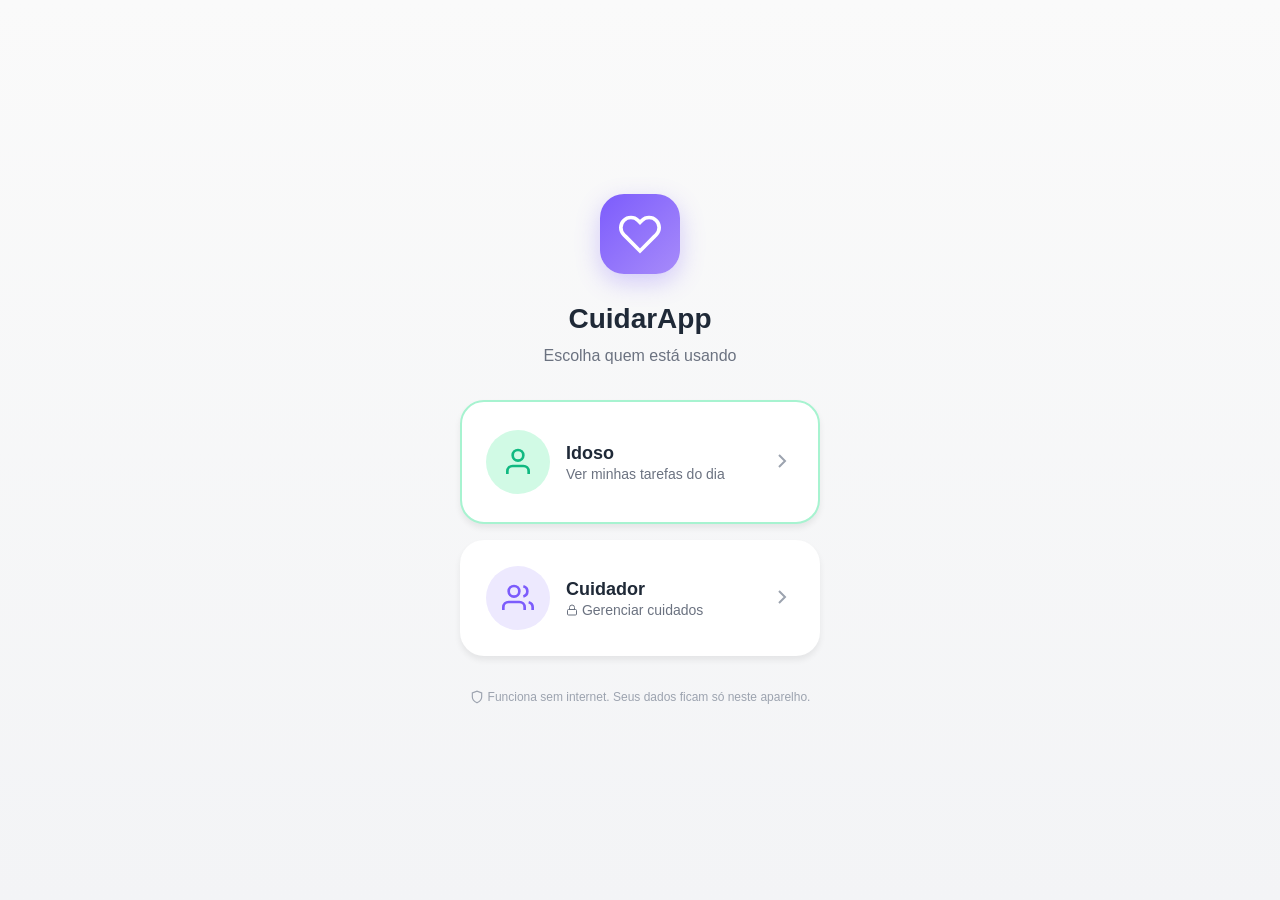
==== commit a333468a: "Melhorias baseadas na pesquisa: hidratação, proteína, exercício multicomponente, humor e quedas - Hi" ====
--- a/CuidarApp/app/src/main/assets/web/index.html
+++ b/CuidarApp/app/src/main/assets/web/index.html
@@ -4,21 +4,19 @@
     <meta charset="UTF-8">
     <meta name="viewport" content="width=device-width, initial-scale=1.0, maximum-scale=1.0, user-scalable=no, viewport-fit=cover">
     <meta name="theme-color" content="#7C5CFC">
-    <meta name="apple-mobile-web-app-capable" content="yes">
-    <meta name="apple-mobile-web-app-status-bar-style" content="default">
     <title>CuidarApp</title>
+    <link rel="icon" href="data:,">
     <link rel="stylesheet" href="styles.css">
 </head>
 <body>
     <div class="app-container">
-        <!-- Toast Container -->
-        <div id="toast-container" class="toast-container"></div>
+        <div id="toast-container" class="toast-container" aria-live="polite"></div>
 
         <!-- Modal de Senha -->
-        <div id="password-modal" class="modal-overlay">
+        <div id="password-modal" class="modal-overlay" role="dialog" aria-modal="true" aria-labelledby="password-title">
             <div class="modal">
-                <h2 class="modal-title">Digite a Senha</h2>
-                <input type="password" id="password-input" class="modal-input" maxlength="4" placeholder="••••" inputmode="numeric">
+                <h2 class="modal-title" id="password-title">Senha do Cuidador</h2>
+                <input type="password" id="password-input" class="modal-input" maxlength="4" placeholder="••••" inputmode="numeric" autocomplete="off" aria-label="Senha de 4 dígitos">
                 <p id="password-error" class="modal-error">Senha incorreta</p>
                 <div class="modal-buttons">
                     <button class="modal-btn modal-btn-cancel" id="password-cancel">Cancelar</button>
@@ -28,16 +26,41 @@
         </div>
 
         <!-- Modal de Confirmação -->
-        <div id="confirm-modal" class="modal-overlay">
+        <div id="confirm-modal" class="modal-overlay" role="dialog" aria-modal="true" aria-labelledby="confirm-title">
             <div class="modal">
                 <h2 class="modal-title" id="confirm-title">Confirmar</h2>
-                <p id="confirm-message" style="text-align: center; margin-bottom: var(--spacing-lg); color: var(--color-text-secondary);"></p>
+                <p id="confirm-message" class="modal-message"></p>
                 <div class="modal-buttons">
                     <button class="modal-btn modal-btn-cancel" id="confirm-cancel">Cancelar</button>
                     <button class="modal-btn modal-btn-confirm" id="confirm-ok">Confirmar</button>
                 </div>
             </div>
         </div>
+
+        <!-- Modal de Entrada de Texto -->
+        <div id="input-modal" class="modal-overlay" role="dialog" aria-modal="true" aria-labelledby="input-title">
+            <div class="modal">
+                <h2 class="modal-title" id="input-title">Editar</h2>
+                <p id="input-hint" class="modal-message"></p>
+                <input type="text" id="input-field" class="modal-input modal-input-text" autocomplete="off">
+                <p id="input-error" class="modal-error"></p>
+                <div class="modal-buttons">
+                    <button class="modal-btn modal-btn-cancel" id="input-cancel">Cancelar</button>
+                    <button class="modal-btn modal-btn-confirm" id="input-ok">Salvar</button>
+                </div>
+            </div>
+        </div>
+
+        <!-- Modal de Escolha (opções em lista) -->
+        <div id="choice-modal" class="modal-overlay" role="dialog" aria-modal="true" aria-labelledby="choice-title">
+            <div class="modal">
+                <h2 class="modal-title" id="choice-title">Escolha</h2>
+                <p id="choice-message" class="modal-message"></p>
+                <div id="choice-options" class="choice-options"></div>
+            </div>
+        </div>
+
+        <input type="file" id="photo-input" accept="image/*" hidden>
 
         <!-- ==================== TELA INICIAL ==================== -->
         <div id="screen-home" class="screen home-screen active">
@@ -50,47 +73,37 @@
                 <h1 class="app-title">CuidarApp</h1>
                 <p class="app-subtitle">Escolha quem está usando</p>
 
-                <div class="profile-cards">
-                    <!-- Perfil Idoso -->
+                <div class="profile-cards" id="profile-cards">
                     <button class="profile-card elderly" id="btn-enter-elderly">
-                        <div class="profile-avatar" id="elderly-avatar">
-                            <svg viewBox="0 0 24 24" fill="none" stroke="currentColor" stroke-width="2">
-                                <path d="M20 21v-2a4 4 0 0 0-4-4H8a4 4 0 0 0-4 4v2"/>
-                                <circle cx="12" cy="7" r="4"/>
-                            </svg>
-                        </div>
+                        <div class="profile-avatar" id="elderly-avatar"></div>
                         <div class="profile-info">
                             <div class="profile-name" id="elderly-name">Idoso</div>
-                            <div class="profile-role">Acessar minhas informações</div>
+                            <div class="profile-role" id="elderly-role">Ver minhas tarefas do dia</div>
                         </div>
                         <div class="profile-arrow">
-                            <svg viewBox="0 0 24 24" fill="none" stroke="currentColor" stroke-width="2">
-                                <polyline points="9 18 15 12 9 6"/>
-                            </svg>
-                        </div>
-                    </button>
-
-                    <!-- Perfil Cuidador -->
+                            <svg viewBox="0 0 24 24" fill="none" stroke="currentColor" stroke-width="2"><polyline points="9 18 15 12 9 6"/></svg>
+                        </div>
+                    </button>
+
                     <button class="profile-card caregiver" id="btn-enter-caregiver">
-                        <div class="profile-avatar" id="caregiver-avatar">
-                            <svg viewBox="0 0 24 24" fill="none" stroke="currentColor" stroke-width="2">
-                                <path d="M17 21v-2a4 4 0 0 0-4-4H5a4 4 0 0 0-4 4v2"/>
-                                <circle cx="9" cy="7" r="4"/>
-                                <path d="M23 21v-2a4 4 0 0 0-3-3.87"/>
-                                <path d="M16 3.13a4 4 0 0 1 0 7.75"/>
-                            </svg>
-                        </div>
+                        <div class="profile-avatar" id="caregiver-avatar"></div>
                         <div class="profile-info">
                             <div class="profile-name" id="caregiver-name">Cuidador</div>
-                            <div class="profile-role">Gerenciar cuidados</div>
+                            <div class="profile-role">
+                                <svg class="inline-lock" viewBox="0 0 24 24" fill="none" stroke="currentColor" stroke-width="2"><rect x="3" y="11" width="18" height="11" rx="2"/><path d="M7 11V7a5 5 0 0 1 10 0v4"/></svg>
+                                Gerenciar cuidados
+                            </div>
                         </div>
                         <div class="profile-arrow">
-                            <svg viewBox="0 0 24 24" fill="none" stroke="currentColor" stroke-width="2">
-                                <polyline points="9 18 15 12 9 6"/>
-                            </svg>
-                        </div>
-                    </button>
-                </div>
+                            <svg viewBox="0 0 24 24" fill="none" stroke="currentColor" stroke-width="2"><polyline points="9 18 15 12 9 6"/></svg>
+                        </div>
+                    </button>
+                </div>
+
+                <p class="home-footnote">
+                    <svg viewBox="0 0 24 24" fill="none" stroke="currentColor" stroke-width="2"><path d="M12 22s8-4 8-10V5l-8-3-8 3v7c0 6 8 10 8 10z"/></svg>
+                    Funciona sem internet. Seus dados ficam só neste aparelho.
+                </p>
             </div>
         </div>
 
@@ -99,107 +112,64 @@
             <header class="screen-header">
                 <div class="header-top">
                     <div>
-                        <div class="header-greeting">Olá, <span id="elderly-greeting-name">Idoso</span>!</div>
+                        <div class="header-date" id="elderly-date"></div>
+                        <div class="header-greeting"><span id="elderly-salutation">Olá</span>, <span class="accent" id="elderly-greeting-name">Idoso</span>!</div>
                     </div>
                     <div class="header-icons">
-                        <button class="header-icon-btn" id="btn-elderly-home">
-                            <svg viewBox="0 0 24 24" fill="none" stroke="currentColor" stroke-width="2">
-                                <path d="M3 9l9-7 9 7v11a2 2 0 0 1-2 2H5a2 2 0 0 1-2-2z"/>
-                                <polyline points="9 22 9 12 15 12 15 22"/>
-                            </svg>
-                        </button>
-                        <div class="header-avatar" id="elderly-header-avatar">
-                            <svg viewBox="0 0 24 24" fill="none" stroke="currentColor" stroke-width="2">
-                                <path d="M20 21v-2a4 4 0 0 0-4-4H8a4 4 0 0 0-4 4v2"/>
-                                <circle cx="12" cy="7" r="4"/>
-                            </svg>
-                        </div>
-                    </div>
-                </div>
-
-                <!-- Categorias horizontais -->
-                <div class="categories-scroll">
-                    <button class="category-pill medication active" data-category="all">
-                        <span class="category-pill-icon">
-                            <svg viewBox="0 0 24 24" fill="none" stroke="currentColor" stroke-width="2"><circle cx="12" cy="12" r="10"/></svg>
-                        </span>
-                        <span class="category-pill-text">Tudo</span>
-                    </button>
-                    <button class="category-pill medication" data-category="medication">
-                        <span class="category-pill-icon">
-                            <svg viewBox="0 0 24 24" fill="none" stroke="currentColor" stroke-width="2"><path d="M19 14c1.49-1.46 3-3.21 3-5.5A5.5 5.5 0 0 0 16.5 3c-1.76 0-3 .5-4.5 2-1.5-1.5-2.74-2-4.5-2A5.5 5.5 0 0 0 2 8.5c0 2.3 1.5 4.05 3 5.5l7 7Z"/></svg>
-                        </span>
-                        <span class="category-pill-text">Medicamentos</span>
-                    </button>
-                    <button class="category-pill exercise" data-category="exercise">
-                        <span class="category-pill-icon">
-                            <svg viewBox="0 0 24 24" fill="none" stroke="currentColor" stroke-width="2"><circle cx="12" cy="5" r="3"/><path d="M12 22V8"/><path d="m5 12 7 3 7-3"/></svg>
-                        </span>
+                        <button class="header-icon-btn" id="btn-elderly-home" aria-label="Voltar ao início">
+                            <svg viewBox="0 0 24 24" fill="none" stroke="currentColor" stroke-width="2"><path d="M3 9l9-7 9 7v11a2 2 0 0 1-2 2H5a2 2 0 0 1-2-2z"/><polyline points="9 22 9 12 15 12 15 22"/></svg>
+                        </button>
+                        <div class="header-avatar" id="elderly-header-avatar"></div>
+                    </div>
+                </div>
+
+                <div class="categories-scroll" role="tablist">
+                    <button class="category-pill all active" data-category="all" role="tab">
+                        <span class="category-pill-icon"><svg viewBox="0 0 24 24" fill="none" stroke="currentColor" stroke-width="2"><rect x="3" y="3" width="7" height="7" rx="1"/><rect x="14" y="3" width="7" height="7" rx="1"/><rect x="3" y="14" width="7" height="7" rx="1"/><rect x="14" y="14" width="7" height="7" rx="1"/></svg></span>
+                        <span class="category-pill-text">Hoje</span>
+                    </button>
+                    <button class="category-pill medication" data-category="medication" role="tab">
+                        <span class="category-pill-icon"><svg viewBox="0 0 24 24" fill="none" stroke="currentColor" stroke-width="2"><path d="m10.5 20.5 10-10a4.95 4.95 0 1 0-7-7l-10 10a4.95 4.95 0 1 0 7 7Z"/><path d="m8.5 8.5 7 7"/></svg></span>
+                        <span class="category-pill-text">Remédios</span>
+                    </button>
+                    <button class="category-pill exercise" data-category="exercise" role="tab">
+                        <span class="category-pill-icon"><svg viewBox="0 0 24 24" fill="none" stroke="currentColor" stroke-width="2"><circle cx="12" cy="5" r="3"/><path d="M12 22V8"/><path d="m5 12 7 3 7-3"/></svg></span>
                         <span class="category-pill-text">Exercícios</span>
                     </button>
-                    <button class="category-pill food" data-category="food">
-                        <span class="category-pill-icon">
-                            <svg viewBox="0 0 24 24" fill="none" stroke="currentColor" stroke-width="2"><path d="M18 8h1a4 4 0 0 1 0 8h-1"/><path d="M2 8h16v9a4 4 0 0 1-4 4H6a4 4 0 0 1-4-4V8z"/></svg>
-                        </span>
+                    <button class="category-pill food" data-category="food" role="tab">
+                        <span class="category-pill-icon"><svg viewBox="0 0 24 24" fill="none" stroke="currentColor" stroke-width="2"><path d="M18 8h1a4 4 0 0 1 0 8h-1"/><path d="M2 8h16v9a4 4 0 0 1-4 4H6a4 4 0 0 1-4-4V8z"/></svg></span>
                         <span class="category-pill-text">Alimentação</span>
                     </button>
-                    <button class="category-pill health" data-category="health">
-                        <span class="category-pill-icon">
-                            <svg viewBox="0 0 24 24" fill="none" stroke="currentColor" stroke-width="2"><circle cx="12" cy="12" r="10"/><path d="M8 14s1.5 2 4 2 4-2 4-2"/><line x1="9" y1="9" x2="9.01" y2="9"/><line x1="15" y1="9" x2="15.01" y2="9"/></svg>
-                        </span>
+                    <button class="category-pill health" data-category="health" role="tab">
+                        <span class="category-pill-icon"><svg viewBox="0 0 24 24" fill="none" stroke="currentColor" stroke-width="2"><circle cx="12" cy="12" r="10"/><path d="M8 14s1.5 2 4 2 4-2 4-2"/><line x1="9" y1="9" x2="9.01" y2="9"/><line x1="15" y1="9" x2="15.01" y2="9"/></svg></span>
                         <span class="category-pill-text">Como Estou</span>
                     </button>
                 </div>
             </header>
 
             <div class="screen-content" id="elderly-content">
-                <!-- Tarefas do dia -->
-                <section class="section">
-                    <div class="section-header">
-                        <h2 class="section-title">Tarefas de Hoje</h2>
-                    </div>
-                    <div id="elderly-tasks"></div>
-                </section>
-
-                <!-- Próximas visitas -->
-                <section class="section">
-                    <div class="section-header">
-                        <h2 class="section-title">Próximas Visitas</h2>
-                    </div>
-                    <div id="elderly-visits"></div>
-                </section>
-            </div>
-
-            <!-- Navegação inferior -->
-            <nav class="bottom-nav">
-                <button class="nav-item active" data-screen="elderly-home">
-                    <span class="nav-icon">
-                        <svg viewBox="0 0 24 24" fill="none" stroke="currentColor" stroke-width="2"><path d="M3 9l9-7 9 7v11a2 2 0 0 1-2 2H5a2 2 0 0 1-2-2z"/></svg>
-                    </span>
-                    <span class="nav-label">Início</span>
-                </button>
-                <button class="nav-item" data-screen="elderly-meds">
-                    <span class="nav-icon">
-                        <svg viewBox="0 0 24 24" fill="none" stroke="currentColor" stroke-width="2"><path d="M19 14c1.49-1.46 3-3.21 3-5.5A5.5 5.5 0 0 0 16.5 3c-1.76 0-3 .5-4.5 2-1.5-1.5-2.74-2-4.5-2A5.5 5.5 0 0 0 2 8.5c0 2.3 1.5 4.05 3 5.5l7 7Z"/></svg>
-                    </span>
+                <div id="elderly-body"></div>
+            </div>
+
+            <nav class="bottom-nav" id="elderly-nav">
+                <button class="nav-item active" data-category="all">
+                    <span class="nav-icon"><svg viewBox="0 0 24 24" fill="none" stroke="currentColor" stroke-width="2"><path d="M3 9l9-7 9 7v11a2 2 0 0 1-2 2H5a2 2 0 0 1-2-2z"/></svg></span>
+                    <span class="nav-label">Hoje</span>
+                </button>
+                <button class="nav-item" data-category="medication">
+                    <span class="nav-icon"><svg viewBox="0 0 24 24" fill="none" stroke="currentColor" stroke-width="2"><path d="m10.5 20.5 10-10a4.95 4.95 0 1 0-7-7l-10 10a4.95 4.95 0 1 0 7 7Z"/><path d="m8.5 8.5 7 7"/></svg></span>
                     <span class="nav-label">Remédios</span>
                 </button>
-                <button class="nav-item emergency" id="btn-emergency">
-                    <span class="nav-icon">
-                        <svg viewBox="0 0 24 24" fill="none" stroke="currentColor" stroke-width="2"><path d="M22 16.92v3a2 2 0 0 1-2.18 2 19.79 19.79 0 0 1-8.63-3.07 19.5 19.5 0 0 1-6-6 19.79 19.79 0 0 1-3.07-8.67A2 2 0 0 1 4.11 2h3a2 2 0 0 1 2 1.72 12.84 12.84 0 0 0 .7 2.81 2 2 0 0 1-.45 2.11L8.09 9.91a16 16 0 0 0 6 6l1.27-1.27a2 2 0 0 1 2.11-.45 12.84 12.84 0 0 0 2.81.7A2 2 0 0 1 22 16.92z"/></svg>
-                    </span>
+                <button class="nav-item emergency" id="btn-emergency" aria-label="Emergência SOS">
+                    <span class="nav-icon"><svg viewBox="0 0 24 24" fill="none" stroke="currentColor" stroke-width="2"><path d="M22 16.92v3a2 2 0 0 1-2.18 2 19.79 19.79 0 0 1-8.63-3.07 19.5 19.5 0 0 1-6-6 19.79 19.79 0 0 1-3.07-8.67A2 2 0 0 1 4.11 2h3a2 2 0 0 1 2 1.72 12.84 12.84 0 0 0 .7 2.81 2 2 0 0 1-.45 2.11L8.09 9.91a16 16 0 0 0 6 6l1.27-1.27a2 2 0 0 1 2.11-.45 12.84 12.84 0 0 0 2.81.7A2 2 0 0 1 22 16.92z"/></svg></span>
                     <span class="nav-label">SOS</span>
                 </button>
-                <button class="nav-item" data-screen="elderly-food">
-                    <span class="nav-icon">
-                        <svg viewBox="0 0 24 24" fill="none" stroke="currentColor" stroke-width="2"><path d="M18 8h1a4 4 0 0 1 0 8h-1"/><path d="M2 8h16v9a4 4 0 0 1-4 4H6a4 4 0 0 1-4-4V8z"/></svg>
-                    </span>
+                <button class="nav-item" data-category="food">
+                    <span class="nav-icon"><svg viewBox="0 0 24 24" fill="none" stroke="currentColor" stroke-width="2"><path d="M18 8h1a4 4 0 0 1 0 8h-1"/><path d="M2 8h16v9a4 4 0 0 1-4 4H6a4 4 0 0 1-4-4V8z"/></svg></span>
                     <span class="nav-label">Dieta</span>
                 </button>
-                <button class="nav-item" data-screen="elderly-mood">
-                    <span class="nav-icon">
-                        <svg viewBox="0 0 24 24" fill="none" stroke="currentColor" stroke-width="2"><circle cx="12" cy="12" r="10"/><path d="M8 14s1.5 2 4 2 4-2 4-2"/></svg>
-                    </span>
+                <button class="nav-item" data-category="health">
+                    <span class="nav-icon"><svg viewBox="0 0 24 24" fill="none" stroke="currentColor" stroke-width="2"><circle cx="12" cy="12" r="10"/><path d="M8 14s1.5 2 4 2 4-2 4-2"/></svg></span>
                     <span class="nav-label">Humor</span>
                 </button>
             </nav>
@@ -210,120 +180,97 @@
             <header class="screen-header">
                 <div class="header-top">
                     <div>
-                        <div class="header-greeting">Olá, <span id="caregiver-greeting-name">Cuidador</span>!</div>
+                        <div class="header-date">Acompanhando <span id="caregiver-elderly-name">Idoso</span></div>
+                        <div class="header-greeting">Olá, <span class="accent" id="caregiver-greeting-name">Cuidador</span>!</div>
                     </div>
                     <div class="header-icons">
-                        <button class="header-icon-btn" id="btn-caregiver-settings">
-                            <svg viewBox="0 0 24 24" fill="none" stroke="currentColor" stroke-width="2">
-                                <circle cx="12" cy="12" r="3"/>
-                                <path d="M19.4 15a1.65 1.65 0 0 0 .33 1.82l.06.06a2 2 0 0 1 0 2.83 2 2 0 0 1-2.83 0l-.06-.06a1.65 1.65 0 0 0-1.82-.33 1.65 1.65 0 0 0-1 1.51V21a2 2 0 0 1-2 2 2 2 0 0 1-2-2v-.09A1.65 1.65 0 0 0 9 19.4a1.65 1.65 0 0 0-1.82.33l-.06.06a2 2 0 0 1-2.83 0 2 2 0 0 1 0-2.83l.06-.06a1.65 1.65 0 0 0 .33-1.82 1.65 1.65 0 0 0-1.51-1H3a2 2 0 0 1-2-2 2 2 0 0 1 2-2h.09A1.65 1.65 0 0 0 4.6 9a1.65 1.65 0 0 0-.33-1.82l-.06-.06a2 2 0 0 1 0-2.83 2 2 0 0 1 2.83 0l.06.06a1.65 1.65 0 0 0 1.82.33H9a1.65 1.65 0 0 0 1-1.51V3a2 2 0 0 1 2-2 2 2 0 0 1 2 2v.09a1.65 1.65 0 0 0 1 1.51 1.65 1.65 0 0 0 1.82-.33l.06-.06a2 2 0 0 1 2.83 0 2 2 0 0 1 0 2.83l-.06.06a1.65 1.65 0 0 0-.33 1.82V9a1.65 1.65 0 0 0 1.51 1H21a2 2 0 0 1 2 2 2 2 0 0 1-2 2h-.09a1.65 1.65 0 0 0-1.51 1z"/>
-                            </svg>
-                        </button>
-                        <button class="header-icon-btn" id="btn-caregiver-home">
-                            <svg viewBox="0 0 24 24" fill="none" stroke="currentColor" stroke-width="2">
-                                <path d="M3 9l9-7 9 7v11a2 2 0 0 1-2 2H5a2 2 0 0 1-2-2z"/>
-                                <polyline points="9 22 9 12 15 12 15 22"/>
-                            </svg>
+                        <button class="header-icon-btn" id="btn-caregiver-settings" aria-label="Configurações">
+                            <svg viewBox="0 0 24 24" fill="none" stroke="currentColor" stroke-width="2"><circle cx="12" cy="12" r="3"/><path d="M19.4 15a1.65 1.65 0 0 0 .33 1.82l.06.06a2 2 0 0 1-2.83 2.83l-.06-.06a1.65 1.65 0 0 0-1.82-.33 1.65 1.65 0 0 0-1 1.51V21a2 2 0 0 1-4 0v-.09A1.65 1.65 0 0 0 9 19.4a1.65 1.65 0 0 0-1.82.33l-.06.06a2 2 0 0 1-2.83-2.83l.06-.06a1.65 1.65 0 0 0 .33-1.82 1.65 1.65 0 0 0-1.51-1H3a2 2 0 0 1 0-4h.09A1.65 1.65 0 0 0 4.6 9a1.65 1.65 0 0 0-.33-1.82l-.06-.06a2 2 0 0 1 2.83-2.83l.06.06a1.65 1.65 0 0 0 1.82.33H9a1.65 1.65 0 0 0 1-1.51V3a2 2 0 0 1 4 0v.09a1.65 1.65 0 0 0 1 1.51 1.65 1.65 0 0 0 1.82-.33l.06-.06a2 2 0 0 1 2.83 2.83l-.06.06a1.65 1.65 0 0 0-.33 1.82V9a1.65 1.65 0 0 0 1.51 1H21a2 2 0 0 1 0 4h-.09a1.65 1.65 0 0 0-1.51 1z"/></svg>
+                        </button>
+                        <button class="header-icon-btn" id="btn-caregiver-home" aria-label="Sair para o início">
+                            <svg viewBox="0 0 24 24" fill="none" stroke="currentColor" stroke-width="2"><path d="M3 9l9-7 9 7v11a2 2 0 0 1-2 2H5a2 2 0 0 1-2-2z"/><polyline points="9 22 9 12 15 12 15 22"/></svg>
                         </button>
                     </div>
                 </div>
             </header>
 
-            <div class="screen-content">
-                <!-- Ações rápidas -->
-                <section class="section" style="margin-top: 0;">
+            <div class="screen-content" id="caregiver-content">
+                <div id="caregiver-alerts"></div>
+
+                <section class="section section-first">
                     <div class="section-header">
                         <h2 class="section-title">Ações Rápidas</h2>
                     </div>
-                    
-                    <div style="display: grid; grid-template-columns: repeat(2, 1fr); gap: var(--spacing-md);">
-                        <button class="task-card" id="btn-add-medication" style="flex-direction: column; text-align: center; padding: var(--spacing-lg);">
-                            <div class="task-avatar" style="width: 56px; height: 56px; background: var(--color-medication); margin-bottom: var(--spacing-sm);">
-                                <svg viewBox="0 0 24 24" fill="none" stroke="currentColor" stroke-width="2" style="color: var(--color-medication-icon); width: 28px; height: 28px;"><line x1="12" y1="5" x2="12" y2="19"/><line x1="5" y1="12" x2="19" y2="12"/></svg>
-                            </div>
-                            <span class="task-title">Medicamento</span>
-                        </button>
-                        
-                        <button class="task-card" id="btn-add-exercise" style="flex-direction: column; text-align: center; padding: var(--spacing-lg);">
-                            <div class="task-avatar" style="width: 56px; height: 56px; background: var(--color-exercise); margin-bottom: var(--spacing-sm);">
-                                <svg viewBox="0 0 24 24" fill="none" stroke="currentColor" stroke-width="2" style="color: var(--color-exercise-icon); width: 28px; height: 28px;"><line x1="12" y1="5" x2="12" y2="19"/><line x1="5" y1="12" x2="19" y2="12"/></svg>
-                            </div>
-                            <span class="task-title">Exercício</span>
-                        </button>
-                        
-                        <button class="task-card" id="btn-add-visit" style="flex-direction: column; text-align: center; padding: var(--spacing-lg);">
-                            <div class="task-avatar" style="width: 56px; height: 56px; background: var(--color-visit); margin-bottom: var(--spacing-sm);">
-                                <svg viewBox="0 0 24 24" fill="none" stroke="currentColor" stroke-width="2" style="color: var(--color-visit-icon); width: 28px; height: 28px;"><line x1="12" y1="5" x2="12" y2="19"/><line x1="5" y1="12" x2="19" y2="12"/></svg>
-                            </div>
-                            <span class="task-title">Visita</span>
-                        </button>
-                        
-                        <button class="task-card" id="btn-edit-diet" style="flex-direction: column; text-align: center; padding: var(--spacing-lg);">
-                            <div class="task-avatar" style="width: 56px; height: 56px; background: var(--color-food); margin-bottom: var(--spacing-sm);">
-                                <svg viewBox="0 0 24 24" fill="none" stroke="currentColor" stroke-width="2" style="color: var(--color-food-icon); width: 28px; height: 28px;"><path d="M11 4H4a2 2 0 0 0-2 2v14a2 2 0 0 0 2 2h14a2 2 0 0 0 2-2v-7"/><path d="M18.5 2.5a2.121 2.121 0 0 1 3 3L12 15l-4 1 1-4 9.5-9.5z"/></svg>
-                            </div>
-                            <span class="task-title">Dieta</span>
+                    <div class="quick-grid">
+                        <button class="quick-card" id="btn-add-medication">
+                            <span class="quick-icon medication"><svg viewBox="0 0 24 24" fill="none" stroke="currentColor" stroke-width="2"><line x1="12" y1="5" x2="12" y2="19"/><line x1="5" y1="12" x2="19" y2="12"/></svg></span>
+                            <span class="quick-label">Medicamento</span>
+                        </button>
+                        <button class="quick-card" id="btn-add-exercise">
+                            <span class="quick-icon exercise"><svg viewBox="0 0 24 24" fill="none" stroke="currentColor" stroke-width="2"><line x1="12" y1="5" x2="12" y2="19"/><line x1="5" y1="12" x2="19" y2="12"/></svg></span>
+                            <span class="quick-label">Exercício</span>
+                        </button>
+                        <button class="quick-card" id="btn-add-visit">
+                            <span class="quick-icon visit"><svg viewBox="0 0 24 24" fill="none" stroke="currentColor" stroke-width="2"><line x1="12" y1="5" x2="12" y2="19"/><line x1="5" y1="12" x2="19" y2="12"/></svg></span>
+                            <span class="quick-label">Visita</span>
+                        </button>
+                        <button class="quick-card" id="btn-edit-diet">
+                            <span class="quick-icon food"><svg viewBox="0 0 24 24" fill="none" stroke="currentColor" stroke-width="2"><path d="M11 4H4a2 2 0 0 0-2 2v14a2 2 0 0 0 2 2h14a2 2 0 0 0 2-2v-7"/><path d="M18.5 2.5a2.121 2.121 0 0 1 3 3L12 15l-4 1 1-4 9.5-9.5z"/></svg></span>
+                            <span class="quick-label">Dieta</span>
                         </button>
                     </div>
                 </section>
 
-                <!-- Medicamentos cadastrados -->
+                <section class="section">
+                    <div class="section-header">
+                        <h2 class="section-title">Progresso de Hoje</h2>
+                    </div>
+                    <div id="caregiver-progress"></div>
+                </section>
+
+                <section class="section">
+                    <div class="section-header">
+                        <h2 class="section-title">Últimos 7 Dias</h2>
+                    </div>
+                    <div id="caregiver-week"></div>
+                </section>
+
                 <section class="section">
                     <div class="section-header">
                         <h2 class="section-title">Medicamentos</h2>
-                        <span class="section-link" id="btn-view-all-meds">Ver todos</span>
+                        <button class="section-link" id="btn-view-all-meds">Ver todos</button>
                     </div>
                     <div id="caregiver-meds-list"></div>
                 </section>
 
-                <!-- Visitas agendadas -->
                 <section class="section">
                     <div class="section-header">
-                        <h2 class="section-title">Visitas Agendadas</h2>
-                        <span class="section-link" id="btn-view-all-visits">Ver todas</span>
+                        <h2 class="section-title">Próximas Visitas</h2>
+                        <button class="section-link" id="btn-view-all-visits">Ver todas</button>
                     </div>
                     <div id="caregiver-visits-list"></div>
                 </section>
-
-                <!-- Progresso do idoso -->
-                <section class="section">
-                    <div class="section-header">
-                        <h2 class="section-title">Progresso de Hoje</h2>
-                    </div>
-                    <div id="caregiver-progress"></div>
-                </section>
-            </div>
-
-            <!-- Navegação inferior -->
-            <nav class="bottom-nav">
-                <button class="nav-item active" data-screen="caregiver-home">
-                    <span class="nav-icon">
-                        <svg viewBox="0 0 24 24" fill="none" stroke="currentColor" stroke-width="2"><path d="M3 9l9-7 9 7v11a2 2 0 0 1-2 2H5a2 2 0 0 1-2-2z"/></svg>
-                    </span>
+            </div>
+
+            <nav class="bottom-nav" id="caregiver-nav">
+                <button class="nav-item active" data-action="top">
+                    <span class="nav-icon"><svg viewBox="0 0 24 24" fill="none" stroke="currentColor" stroke-width="2"><path d="M3 9l9-7 9 7v11a2 2 0 0 1-2 2H5a2 2 0 0 1-2-2z"/></svg></span>
                     <span class="nav-label">Início</span>
                 </button>
-                <button class="nav-item" data-screen="caregiver-meds">
-                    <span class="nav-icon">
-                        <svg viewBox="0 0 24 24" fill="none" stroke="currentColor" stroke-width="2"><path d="M19 14c1.49-1.46 3-3.21 3-5.5A5.5 5.5 0 0 0 16.5 3c-1.76 0-3 .5-4.5 2-1.5-1.5-2.74-2-4.5-2A5.5 5.5 0 0 0 2 8.5c0 2.3 1.5 4.05 3 5.5l7 7Z"/></svg>
-                    </span>
+                <button class="nav-item" data-action="medication-list">
+                    <span class="nav-icon"><svg viewBox="0 0 24 24" fill="none" stroke="currentColor" stroke-width="2"><path d="m10.5 20.5 10-10a4.95 4.95 0 1 0-7-7l-10 10a4.95 4.95 0 1 0 7 7Z"/><path d="m8.5 8.5 7 7"/></svg></span>
                     <span class="nav-label">Remédios</span>
                 </button>
-                <button class="nav-item" data-screen="caregiver-visits">
-                    <span class="nav-icon">
-                        <svg viewBox="0 0 24 24" fill="none" stroke="currentColor" stroke-width="2"><rect x="3" y="4" width="18" height="18" rx="2" ry="2"/><line x1="16" y1="2" x2="16" y2="6"/><line x1="8" y1="2" x2="8" y2="6"/><line x1="3" y1="10" x2="21" y2="10"/></svg>
-                    </span>
+                <button class="nav-item" data-action="visit-list">
+                    <span class="nav-icon"><svg viewBox="0 0 24 24" fill="none" stroke="currentColor" stroke-width="2"><rect x="3" y="4" width="18" height="18" rx="2"/><line x1="16" y1="2" x2="16" y2="6"/><line x1="8" y1="2" x2="8" y2="6"/><line x1="3" y1="10" x2="21" y2="10"/></svg></span>
                     <span class="nav-label">Visitas</span>
                 </button>
-                <button class="nav-item" data-screen="caregiver-exercises">
-                    <span class="nav-icon">
-                        <svg viewBox="0 0 24 24" fill="none" stroke="currentColor" stroke-width="2"><circle cx="12" cy="5" r="3"/><path d="M12 22V8"/><path d="m5 12 7 3 7-3"/></svg>
-                    </span>
+                <button class="nav-item" data-action="exercise-list">
+                    <span class="nav-icon"><svg viewBox="0 0 24 24" fill="none" stroke="currentColor" stroke-width="2"><circle cx="12" cy="5" r="3"/><path d="M12 22V8"/><path d="m5 12 7 3 7-3"/></svg></span>
                     <span class="nav-label">Exercícios</span>
                 </button>
-                <button class="nav-item" data-screen="caregiver-settings">
-                    <span class="nav-icon">
-                        <svg viewBox="0 0 24 24" fill="none" stroke="currentColor" stroke-width="2"><circle cx="12" cy="12" r="3"/><path d="M19.4 15a1.65 1.65 0 0 0 .33 1.82l.06.06a2 2 0 0 1 0 2.83 2 2 0 0 1-2.83 0l-.06-.06a1.65 1.65 0 0 0-1.82-.33 1.65 1.65 0 0 0-1 1.51V21a2 2 0 0 1-2 2 2 2 0 0 1-2-2v-.09A1.65 1.65 0 0 0 9 19.4a1.65 1.65 0 0 0-1.82.33l-.06.06a2 2 0 0 1-2.83 0 2 2 0 0 1 0-2.83l.06-.06a1.65 1.65 0 0 0 .33-1.82 1.65 1.65 0 0 0-1.51-1H3a2 2 0 0 1-2-2 2 2 0 0 1 2-2h.09A1.65 1.65 0 0 0 4.6 9a1.65 1.65 0 0 0-.33-1.82l-.06-.06a2 2 0 0 1 0-2.83 2 2 0 0 1 2.83 0l.06.06a1.65 1.65 0 0 0 1.82.33H9a1.65 1.65 0 0 0 1-1.51V3a2 2 0 0 1 2-2 2 2 0 0 1 2 2v.09a1.65 1.65 0 0 0 1 1.51 1.65 1.65 0 0 0 1.82-.33l.06-.06a2 2 0 0 1 2.83 0 2 2 0 0 1 0 2.83l-.06.06a1.65 1.65 0 0 0-.33 1.82V9a1.65 1.65 0 0 0 1.51 1H21a2 2 0 0 1 2 2 2 2 0 0 1-2 2h-.09a1.65 1.65 0 0 0-1.51 1z"/></svg>
-                    </span>
+                <button class="nav-item" data-action="settings">
+                    <span class="nav-icon"><svg viewBox="0 0 24 24" fill="none" stroke="currentColor" stroke-width="2"><circle cx="12" cy="12" r="3"/><path d="M12 1v3M12 20v3M4.22 4.22l2.12 2.12M17.66 17.66l2.12 2.12M1 12h3M20 12h3M4.22 19.78l2.12-2.12M17.66 6.34l2.12-2.12"/></svg></span>
                     <span class="nav-label">Config</span>
                 </button>
             </nav>
@@ -332,94 +279,168 @@
         <!-- ==================== TELA DE CONFIGURAÇÕES ==================== -->
         <div id="screen-settings" class="screen">
             <header class="screen-header">
-                <div class="header-top">
-                    <button class="back-button" id="btn-back-settings">
-                        <svg viewBox="0 0 24 24" fill="none" stroke="currentColor" stroke-width="2">
-                            <polyline points="15 18 9 12 15 6"/>
-                        </svg>
-                    </button>
-                    <div style="flex: 1; text-align: center;">
-                        <div class="header-greeting" style="font-size: var(--font-xl);">Configurações</div>
-                    </div>
-                    <div style="width: 40px;"></div>
+                <div class="header-top header-top-center">
+                    <button class="back-button" data-back aria-label="Voltar">
+                        <svg viewBox="0 0 24 24" fill="none" stroke="currentColor" stroke-width="2"><polyline points="15 18 9 12 15 6"/></svg>
+                    </button>
+                    <div class="header-title">Configurações</div>
+                    <div class="header-spacer"></div>
                 </div>
             </header>
 
-            <div class="screen-content">
+            <div class="screen-content settings-content">
                 <div class="settings-list">
-                    <!-- Perfis -->
                     <div class="settings-group">
                         <div class="settings-group-title">Perfis</div>
-                        
-                        <div class="settings-item" id="settings-elderly-name">
-                            <div class="settings-item-left">
-                                <div class="settings-item-icon" style="background: #D1FAE5;">
-                                    <svg viewBox="0 0 24 24" fill="none" stroke="currentColor" stroke-width="2" style="color: #10B981;"><path d="M20 21v-2a4 4 0 0 0-4-4H8a4 4 0 0 0-4 4v2"/><circle cx="12" cy="7" r="4"/></svg>
+
+                        <div class="settings-item">
+                            <button class="settings-item-left settings-tap" id="settings-elderly-name">
+                                <span class="settings-avatar elderly" id="settings-elderly-avatar"></span>
+                                <span>
+                                    <span class="settings-item-text">Nome do Idoso</span>
+                                    <span class="settings-item-desc" id="display-elderly-name">Idoso</span>
+                                </span>
+                            </button>
+                            <button class="photo-btn" data-photo="elderly" aria-label="Alterar foto do idoso">
+                                <svg viewBox="0 0 24 24" fill="none" stroke="currentColor" stroke-width="2"><path d="M23 19a2 2 0 0 1-2 2H3a2 2 0 0 1-2-2V8a2 2 0 0 1 2-2h4l2-3h6l2 3h4a2 2 0 0 1 2 2z"/><circle cx="12" cy="13" r="4"/></svg>
+                            </button>
+                        </div>
+
+                        <div class="settings-item">
+                            <button class="settings-item-left settings-tap" id="settings-caregiver-name">
+                                <span class="settings-avatar" id="settings-caregiver-avatar"></span>
+                                <span>
+                                    <span class="settings-item-text">Nome do Cuidador</span>
+                                    <span class="settings-item-desc" id="display-caregiver-name">Cuidador</span>
+                                </span>
+                            </button>
+                            <button class="photo-btn" data-photo="caregiver" aria-label="Alterar foto do cuidador">
+                                <svg viewBox="0 0 24 24" fill="none" stroke="currentColor" stroke-width="2"><path d="M23 19a2 2 0 0 1-2 2H3a2 2 0 0 1-2-2V8a2 2 0 0 1 2-2h4l2-3h6l2 3h4a2 2 0 0 1 2 2z"/><circle cx="12" cy="13" r="4"/></svg>
+                            </button>
+                        </div>
+                    </div>
+
+                    <div class="settings-group">
+                        <div class="settings-group-title">Dispositivo</div>
+                        <div class="settings-item settings-item-stack">
+                            <div class="settings-item-left">
+                                <div class="settings-item-icon">
+                                    <svg viewBox="0 0 24 24" fill="none" stroke="currentColor" stroke-width="2"><rect x="5" y="2" width="14" height="20" rx="2"/><line x1="12" y1="18" x2="12.01" y2="18"/></svg>
                                 </div>
                                 <div>
-                                    <div class="settings-item-text">Nome do Idoso</div>
-                                    <div class="settings-item-desc" id="display-elderly-name">Idoso</div>
-                                </div>
-                            </div>
-                            <div class="profile-arrow">
-                                <svg viewBox="0 0 24 24" fill="none" stroke="currentColor" stroke-width="2" style="width: 20px; height: 20px; color: var(--color-text-muted);"><polyline points="9 18 15 12 9 6"/></svg>
-                            </div>
-                        </div>
-
-                        <div class="settings-item" id="settings-caregiver-name">
-                            <div class="settings-item-left">
-                                <div class="settings-item-icon" style="background: var(--color-primary-light);">
-                                    <svg viewBox="0 0 24 24" fill="none" stroke="currentColor" stroke-width="2" style="color: var(--color-primary);"><path d="M17 21v-2a4 4 0 0 0-4-4H5a4 4 0 0 0-4 4v2"/><circle cx="9" cy="7" r="4"/><path d="M23 21v-2a4 4 0 0 0-3-3.87"/><path d="M16 3.13a4 4 0 0 1 0 7.75"/></svg>
+                                    <div class="settings-item-text">Este celular é</div>
+                                    <div class="settings-item-desc" id="device-desc"></div>
+                                </div>
+                            </div>
+                            <div class="device-selector">
+                                <button class="device-option" data-device="elderly">Do idoso</button>
+                                <button class="device-option" data-device="caregiver">Do cuidador</button>
+                            </div>
+                        </div>
+                    </div>
+
+                    <div class="settings-group">
+                        <div class="settings-group-title">Saúde do Idoso</div>
+
+                        <button class="settings-item settings-tap" id="settings-weight">
+                            <span class="settings-item-left">
+                                <span class="settings-item-icon" style="background: var(--color-food);">
+                                    <svg viewBox="0 0 24 24" fill="none" stroke="currentColor" stroke-width="2" style="color: var(--color-food-icon);"><path d="M6 3h12l3 18H3z"/><path d="M12 9v4"/></svg>
+                                </span>
+                                <span>
+                                    <span class="settings-item-text">Peso</span>
+                                    <span class="settings-item-desc" id="display-weight">Não informado</span>
+                                </span>
+                            </span>
+                            <span class="profile-arrow"><svg viewBox="0 0 24 24" fill="none" stroke="currentColor" stroke-width="2"><polyline points="9 18 15 12 9 6"/></svg></span>
+                        </button>
+
+                        <div class="settings-item">
+                            <div class="settings-item-left">
+                                <div class="settings-item-icon" style="background: var(--color-health);">
+                                    <svg viewBox="0 0 24 24" fill="none" stroke="currentColor" stroke-width="2" style="color: var(--color-health-icon);"><path d="M22 12h-4l-3 9L9 3l-3 9H2"/></svg>
                                 </div>
                                 <div>
-                                    <div class="settings-item-text">Nome do Cuidador</div>
-                                    <div class="settings-item-desc" id="display-caregiver-name">Cuidador</div>
-                                </div>
-                            </div>
-                            <div class="profile-arrow">
-                                <svg viewBox="0 0 24 24" fill="none" stroke="currentColor" stroke-width="2" style="width: 20px; height: 20px; color: var(--color-text-muted);"><polyline points="9 18 15 12 9 6"/></svg>
-                            </div>
-                        </div>
-                    </div>
-
-                    <!-- Dispositivo -->
-                    <div class="settings-group">
-                        <div class="settings-group-title">Dispositivo</div>
-                        
-                        <div class="settings-item">
-                            <div class="settings-item-left">
-                                <div class="settings-item-icon">
-                                    <svg viewBox="0 0 24 24" fill="none" stroke="currentColor" stroke-width="2"><rect x="5" y="2" width="14" height="20" rx="2" ry="2"/><line x1="12" y1="18" x2="12.01" y2="18"/></svg>
+                                    <div class="settings-item-text">Fragilidade ou doença crônica</div>
+                                    <div class="settings-item-desc">Aumenta a meta de proteína</div>
+                                </div>
+                            </div>
+                            <button class="toggle" id="toggle-frail" role="switch" aria-label="Fragilidade ou doença crônica"></button>
+                        </div>
+
+                        <div class="settings-item">
+                            <div class="settings-item-left">
+                                <div class="settings-item-icon" style="background: var(--color-water);">
+                                    <svg viewBox="0 0 24 24" fill="none" stroke="currentColor" stroke-width="2" style="color: var(--color-water-icon);"><path d="M12 2.69l5.66 5.66a8 8 0 1 1-11.31 0z"/></svg>
                                 </div>
                                 <div>
-                                    <div class="settings-item-text">Este celular é de</div>
-                                </div>
-                            </div>
-                            <div class="device-selector">
-                                <button class="device-option active" data-device="elderly">Idoso</button>
-                                <button class="device-option" data-device="caregiver">Cuidador</button>
-                            </div>
-                        </div>
-                    </div>
-
-                    <!-- Aparência -->
-                    <div class="settings-group">
-                        <div class="settings-group-title">Aparência</div>
-                        
+                                    <div class="settings-item-text">Meta de água</div>
+                                    <div class="settings-item-desc" id="display-water-ml">2 litros por dia</div>
+                                </div>
+                            </div>
+                            <div class="font-size-control">
+                                <button class="font-size-btn" id="btn-water-decrease" aria-label="Diminuir meta de água">−</button>
+                                <span class="font-size-value" id="water-goal-value">8</span>
+                                <button class="font-size-btn" id="btn-water-increase" aria-label="Aumentar meta de água">+</button>
+                            </div>
+                        </div>
+                    </div>
+
+                    <div class="settings-group">
+                        <div class="settings-group-title">Contatos de Emergência</div>
+
+                        <button class="settings-item settings-tap" id="settings-emergency-phone">
+                            <span class="settings-item-left">
+                                <span class="settings-item-icon" style="background: var(--color-emergency);">
+                                    <svg viewBox="0 0 24 24" fill="none" stroke="currentColor" stroke-width="2" style="color: var(--color-emergency-icon);"><path d="M22 16.92v3a2 2 0 0 1-2.18 2 19.79 19.79 0 0 1-8.63-3.07 19.5 19.5 0 0 1-6-6 19.79 19.79 0 0 1-3.07-8.67A2 2 0 0 1 4.11 2h3a2 2 0 0 1 2 1.72 12.84 12.84 0 0 0 .7 2.81 2 2 0 0 1-.45 2.11L8.09 9.91a16 16 0 0 0 6 6l1.27-1.27a2 2 0 0 1 2.11-.45 12.84 12.84 0 0 0 2.81.7A2 2 0 0 1 22 16.92z"/></svg>
+                                </span>
+                                <span>
+                                    <span class="settings-item-text">Telefone de Emergência</span>
+                                    <span class="settings-item-desc" id="display-emergency-phone">192</span>
+                                </span>
+                            </span>
+                            <span class="profile-arrow"><svg viewBox="0 0 24 24" fill="none" stroke="currentColor" stroke-width="2"><polyline points="9 18 15 12 9 6"/></svg></span>
+                        </button>
+
+                        <button class="settings-item settings-tap" id="settings-caregiver-phone">
+                            <span class="settings-item-left">
+                                <span class="settings-item-icon" style="background: var(--color-primary-light);">
+                                    <svg viewBox="0 0 24 24" fill="none" stroke="currentColor" stroke-width="2" style="color: var(--color-primary);"><path d="M17 21v-2a4 4 0 0 0-4-4H5a4 4 0 0 0-4 4v2"/><circle cx="9" cy="7" r="4"/></svg>
+                                </span>
+                                <span>
+                                    <span class="settings-item-text">Telefone do Cuidador</span>
+                                    <span class="settings-item-desc" id="display-caregiver-phone">Não informado</span>
+                                </span>
+                            </span>
+                            <span class="profile-arrow"><svg viewBox="0 0 24 24" fill="none" stroke="currentColor" stroke-width="2"><polyline points="9 18 15 12 9 6"/></svg></span>
+                        </button>
+                    </div>
+
+                    <div class="settings-group">
+                        <div class="settings-group-title">Aparência e Acessibilidade</div>
+
                         <div class="settings-item">
                             <div class="settings-item-left">
                                 <div class="settings-item-icon">
                                     <svg viewBox="0 0 24 24" fill="none" stroke="currentColor" stroke-width="2"><path d="M4 7V4h16v3"/><path d="M9 20h6"/><path d="M12 4v16"/></svg>
                                 </div>
-                                <div>
-                                    <div class="settings-item-text">Tamanho da Fonte</div>
-                                </div>
+                                <div class="settings-item-text">Tamanho da Fonte</div>
                             </div>
                             <div class="font-size-control">
-                                <button class="font-size-btn" id="btn-font-decrease">−</button>
+                                <button class="font-size-btn" id="btn-font-decrease" aria-label="Diminuir fonte">−</button>
                                 <span class="font-size-value" id="font-size-value">100%</span>
-                                <button class="font-size-btn" id="btn-font-increase">+</button>
-                            </div>
+                                <button class="font-size-btn" id="btn-font-increase" aria-label="Aumentar fonte">+</button>
+                            </div>
+                        </div>
+
+                        <div class="settings-item">
+                            <div class="settings-item-left">
+                                <div class="settings-item-icon">
+                                    <svg viewBox="0 0 24 24" fill="none" stroke="currentColor" stroke-width="2"><circle cx="12" cy="12" r="10"/><path d="M12 2a10 10 0 0 0 0 20z" fill="currentColor"/></svg>
+                                </div>
+                                <div class="settings-item-text">Alto Contraste</div>
+                            </div>
+                            <button class="toggle" id="toggle-contrast" role="switch" aria-label="Alto contraste"></button>
                         </div>
 
                         <div class="settings-item">
@@ -427,62 +448,48 @@
                                 <div class="settings-item-icon">
                                     <svg viewBox="0 0 24 24" fill="none" stroke="currentColor" stroke-width="2"><polygon points="13 2 3 14 12 14 11 22 21 10 12 10 13 2"/></svg>
                                 </div>
+                                <div class="settings-item-text">Animações</div>
+                            </div>
+                            <button class="toggle" id="toggle-animations" role="switch" aria-label="Animações"></button>
+                        </div>
+                    </div>
+
+                    <div class="settings-group">
+                        <div class="settings-group-title">Segurança e Privacidade</div>
+
+                        <button class="settings-item settings-tap" id="settings-change-password">
+                            <span class="settings-item-left">
+                                <span class="settings-item-icon">
+                                    <svg viewBox="0 0 24 24" fill="none" stroke="currentColor" stroke-width="2"><rect x="3" y="11" width="18" height="11" rx="2"/><path d="M7 11V7a5 5 0 0 1 10 0v4"/></svg>
+                                </span>
+                                <span class="settings-item-text">Alterar Senha do Cuidador</span>
+                            </span>
+                            <span class="profile-arrow"><svg viewBox="0 0 24 24" fill="none" stroke="currentColor" stroke-width="2"><polyline points="9 18 15 12 9 6"/></svg></span>
+                        </button>
+
+                        <div class="settings-item">
+                            <div class="settings-item-left">
+                                <div class="settings-item-icon" style="background: var(--color-exercise);">
+                                    <svg viewBox="0 0 24 24" fill="none" stroke="currentColor" stroke-width="2" style="color: var(--color-exercise-icon);"><path d="M12 22s8-4 8-10V5l-8-3-8 3v7c0 6 8 10 8 10z"/></svg>
+                                </div>
                                 <div>
-                                    <div class="settings-item-text">Animações</div>
-                                </div>
-                            </div>
-                            <div class="toggle active" id="toggle-animations"></div>
-                        </div>
-                    </div>
-
-                    <!-- Segurança -->
-                    <div class="settings-group">
-                        <div class="settings-group-title">Segurança</div>
-                        
-                        <div class="settings-item" id="settings-change-password">
-                            <div class="settings-item-left">
-                                <div class="settings-item-icon">
-                                    <svg viewBox="0 0 24 24" fill="none" stroke="currentColor" stroke-width="2"><rect x="3" y="11" width="18" height="11" rx="2" ry="2"/><path d="M7 11V7a5 5 0 0 1 10 0v4"/></svg>
-                                </div>
-                                <div>
-                                    <div class="settings-item-text">Alterar Senha do Cuidador</div>
-                                </div>
-                            </div>
-                            <div class="profile-arrow">
-                                <svg viewBox="0 0 24 24" fill="none" stroke="currentColor" stroke-width="2" style="width: 20px; height: 20px; color: var(--color-text-muted);"><polyline points="9 18 15 12 9 6"/></svg>
-                            </div>
-                        </div>
-
-                        <div class="settings-item" id="settings-emergency-phone">
-                            <div class="settings-item-left">
-                                <div class="settings-item-icon" style="background: #FEE2E2;">
-                                    <svg viewBox="0 0 24 24" fill="none" stroke="currentColor" stroke-width="2" style="color: #DC2626;"><path d="M22 16.92v3a2 2 0 0 1-2.18 2 19.79 19.79 0 0 1-8.63-3.07 19.5 19.5 0 0 1-6-6 19.79 19.79 0 0 1-3.07-8.67A2 2 0 0 1 4.11 2h3a2 2 0 0 1 2 1.72 12.84 12.84 0 0 0 .7 2.81 2 2 0 0 1-.45 2.11L8.09 9.91a16 16 0 0 0 6 6l1.27-1.27a2 2 0 0 1 2.11-.45 12.84 12.84 0 0 0 2.81.7A2 2 0 0 1 22 16.92z"/></svg>
-                                </div>
-                                <div>
-                                    <div class="settings-item-text">Telefone de Emergência</div>
-                                    <div class="settings-item-desc" id="display-emergency-phone">192</div>
-                                </div>
-                            </div>
-                            <div class="profile-arrow">
-                                <svg viewBox="0 0 24 24" fill="none" stroke="currentColor" stroke-width="2" style="width: 20px; height: 20px; color: var(--color-text-muted);"><polyline points="9 18 15 12 9 6"/></svg>
-                            </div>
-                        </div>
-                    </div>
-
-                    <!-- Dados -->
+                                    <div class="settings-item-text">Dados só neste aparelho</div>
+                                    <div class="settings-item-desc">Nada é enviado para a internet (LGPD)</div>
+                                </div>
+                            </div>
+                        </div>
+                    </div>
+
                     <div class="settings-group">
                         <div class="settings-group-title">Dados</div>
-                        
-                        <div class="settings-item" id="settings-clear-data" style="cursor: pointer;">
-                            <div class="settings-item-left">
-                                <div class="settings-item-icon" style="background: #FEE2E2;">
-                                    <svg viewBox="0 0 24 24" fill="none" stroke="currentColor" stroke-width="2" style="color: #DC2626;"><polyline points="3 6 5 6 21 6"/><path d="M19 6v14a2 2 0 0 1-2 2H7a2 2 0 0 1-2-2V6m3 0V4a2 2 0 0 1 2-2h4a2 2 0 0 1 2 2v2"/></svg>
-                                </div>
-                                <div>
-                                    <div class="settings-item-text" style="color: #DC2626;">Limpar Todos os Dados</div>
-                                </div>
-                            </div>
-                        </div>
+                        <button class="settings-item settings-tap" id="settings-clear-data">
+                            <span class="settings-item-left">
+                                <span class="settings-item-icon" style="background: var(--color-emergency);">
+                                    <svg viewBox="0 0 24 24" fill="none" stroke="currentColor" stroke-width="2" style="color: var(--color-emergency-icon);"><polyline points="3 6 5 6 21 6"/><path d="M19 6v14a2 2 0 0 1-2 2H7a2 2 0 0 1-2-2V6m3 0V4a2 2 0 0 1 2-2h4a2 2 0 0 1 2 2v2"/></svg>
+                                </span>
+                                <span class="settings-item-text danger-text">Limpar Todos os Dados</span>
+                            </span>
+                        </button>
                     </div>
                 </div>
             </div>
@@ -491,55 +498,51 @@
         <!-- ==================== TELA DE EMERGÊNCIA ==================== -->
         <div id="screen-emergency" class="screen">
             <header class="screen-header">
-                <div class="header-top">
-                    <button class="back-button" id="btn-back-emergency">
-                        <svg viewBox="0 0 24 24" fill="none" stroke="currentColor" stroke-width="2">
-                            <polyline points="15 18 9 12 15 6"/>
-                        </svg>
-                    </button>
-                    <div style="flex: 1; text-align: center;">
-                        <div class="header-greeting" style="font-size: var(--font-xl); color: #DC2626;">Emergência</div>
-                    </div>
-                    <div style="width: 40px;"></div>
+                <div class="header-top header-top-center">
+                    <button class="back-button" data-back aria-label="Voltar">
+                        <svg viewBox="0 0 24 24" fill="none" stroke="currentColor" stroke-width="2"><polyline points="15 18 9 12 15 6"/></svg>
+                    </button>
+                    <div class="header-title danger-text">Emergência</div>
+                    <div class="header-spacer"></div>
                 </div>
             </header>
 
-            <div class="screen-content" style="display: flex; flex-direction: column; justify-content: center; align-items: center;">
+            <div class="screen-content emergency-content">
                 <div class="emergency-card">
                     <div class="emergency-icon">
-                        <svg viewBox="0 0 24 24" fill="none" stroke="currentColor" stroke-width="2">
-                            <path d="M22 16.92v3a2 2 0 0 1-2.18 2 19.79 19.79 0 0 1-8.63-3.07 19.5 19.5 0 0 1-6-6 19.79 19.79 0 0 1-3.07-8.67A2 2 0 0 1 4.11 2h3a2 2 0 0 1 2 1.72 12.84 12.84 0 0 0 .7 2.81 2 2 0 0 1-.45 2.11L8.09 9.91a16 16 0 0 0 6 6l1.27-1.27a2 2 0 0 1 2.11-.45 12.84 12.84 0 0 0 2.81.7A2 2 0 0 1 22 16.92z"/>
-                        </svg>
+                        <svg viewBox="0 0 24 24" fill="none" stroke="currentColor" stroke-width="2"><path d="M22 16.92v3a2 2 0 0 1-2.18 2 19.79 19.79 0 0 1-8.63-3.07 19.5 19.5 0 0 1-6-6 19.79 19.79 0 0 1-3.07-8.67A2 2 0 0 1 4.11 2h3a2 2 0 0 1 2 1.72 12.84 12.84 0 0 0 .7 2.81 2 2 0 0 1-.45 2.11L8.09 9.91a16 16 0 0 0 6 6l1.27-1.27a2 2 0 0 1 2.11-.45 12.84 12.84 0 0 0 2.81.7A2 2 0 0 1 22 16.92z"/></svg>
                     </div>
                     <h2 class="emergency-title">Precisa de Ajuda?</h2>
-                    <p class="emergency-text">Toque no botão abaixo para ligar para o número de emergência cadastrado.</p>
+                    <p class="emergency-text">Toque em um dos botões para ligar agora.</p>
                     <button class="emergency-btn" id="btn-call-emergency">
-                        <svg viewBox="0 0 24 24" fill="none" stroke="currentColor" stroke-width="2">
-                            <path d="M22 16.92v3a2 2 0 0 1-2.18 2 19.79 19.79 0 0 1-8.63-3.07 19.5 19.5 0 0 1-6-6 19.79 19.79 0 0 1-3.07-8.67A2 2 0 0 1 4.11 2h3a2 2 0 0 1 2 1.72 12.84 12.84 0 0 0 .7 2.81 2 2 0 0 1-.45 2.11L8.09 9.91a16 16 0 0 0 6 6l1.27-1.27a2 2 0 0 1 2.11-.45 12.84 12.84 0 0 0 2.81.7A2 2 0 0 1 22 16.92z"/>
-                        </svg>
-                        LIGAR AGORA
-                    </button>
-                </div>
+                        <svg viewBox="0 0 24 24" fill="none" stroke="currentColor" stroke-width="2"><path d="M22 16.92v3a2 2 0 0 1-2.18 2 19.79 19.79 0 0 1-8.63-3.07 19.5 19.5 0 0 1-6-6 19.79 19.79 0 0 1-3.07-8.67A2 2 0 0 1 4.11 2h3a2 2 0 0 1 2 1.72 12.84 12.84 0 0 0 .7 2.81 2 2 0 0 1-.45 2.11L8.09 9.91a16 16 0 0 0 6 6l1.27-1.27a2 2 0 0 1 2.11-.45 12.84 12.84 0 0 0 2.81.7A2 2 0 0 1 22 16.92z"/></svg>
+                        <span>LIGAR <span id="emergency-number-label">192</span></span>
+                    </button>
+                    <button class="emergency-btn secondary" id="btn-call-caregiver">
+                        <svg viewBox="0 0 24 24" fill="none" stroke="currentColor" stroke-width="2"><path d="M17 21v-2a4 4 0 0 0-4-4H5a4 4 0 0 0-4 4v2"/><circle cx="9" cy="7" r="4"/></svg>
+                        <span>Ligar para <span id="emergency-caregiver-label">Cuidador</span></span>
+                    </button>
+                </div>
+                <button class="fall-btn" id="btn-register-fall">
+                    <svg viewBox="0 0 24 24" fill="none" stroke="currentColor" stroke-width="2"><path d="M10.29 3.86 1.82 18a2 2 0 0 0 1.71 3h16.94a2 2 0 0 0 1.71-3L13.71 3.86a2 2 0 0 0-3.42 0z"/><line x1="12" y1="9" x2="12" y2="13"/><line x1="12" y1="17" x2="12.01" y2="17"/></svg>
+                    Registrar que tive uma queda
+                </button>
             </div>
         </div>
 
         <!-- ==================== TELA DE EDIÇÃO (genérica) ==================== -->
         <div id="screen-edit" class="screen">
             <header class="screen-header">
-                <div class="header-top">
-                    <button class="back-button" id="btn-back-edit">
-                        <svg viewBox="0 0 24 24" fill="none" stroke="currentColor" stroke-width="2">
-                            <polyline points="15 18 9 12 15 6"/>
-                        </svg>
-                    </button>
-                    <div style="flex: 1; text-align: center;">
-                        <div class="header-greeting" style="font-size: var(--font-xl);" id="edit-screen-title">Editar</div>
-                    </div>
-                    <div style="width: 40px;"></div>
+                <div class="header-top header-top-center">
+                    <button class="back-button" data-back aria-label="Voltar">
+                        <svg viewBox="0 0 24 24" fill="none" stroke="currentColor" stroke-width="2"><polyline points="15 18 9 12 15 6"/></svg>
+                    </button>
+                    <div class="header-title" id="edit-screen-title">Editar</div>
+                    <div class="header-spacer"></div>
                 </div>
             </header>
 
-            <div class="screen-content">
+            <div class="screen-content edit-content">
                 <div id="edit-form-container"></div>
             </div>
         </div>
--- a/CuidarApp/app/src/main/assets/web/styles.css
+++ b/CuidarApp/app/src/main/assets/web/styles.css
@@ -31,6 +31,10 @@
     --color-visit-icon: #6366F1;
     --color-emergency: #FEE2E2;
     --color-emergency-icon: #DC2626;
+    --color-water: #E0F2FE;
+    --color-water-icon: #0284C7;
+    --color-success: #10B981;
+    --color-warning: #F59E0B;
     
     /* Superfícies */
     --color-bg: #FAFAFA;
@@ -408,7 +412,7 @@
     color: var(--color-text);
 }
 
-.header-greeting span {
+.header-greeting .accent {
     color: var(--color-primary);
 }
 
@@ -563,8 +567,13 @@
 
 .section-link {
     font-size: var(--font-small);
+    font-weight: 600;
     color: var(--color-primary);
     cursor: pointer;
+    background: none;
+    border: none;
+    padding: var(--spacing-xs) 0;
+    font-family: inherit;
 }
 
 /* ==================== CARDS DE TAREFAS/COMPROMISSOS ==================== */
@@ -1193,3 +1202,1065 @@
         height: 56px;
     }
 }
+
+/* ==================== MELHORIAS: BASE ==================== */
+button,
+input,
+select,
+textarea {
+    font-family: inherit;
+    color: inherit;
+}
+
+.screen.active.back {
+    animation-name: screenBackIn;
+}
+
+@keyframes screenBackIn {
+    from { opacity: 0; transform: translateX(-20px); }
+    to { opacity: 1; transform: translateX(0); }
+}
+
+.section-first {
+    margin-top: 0;
+}
+
+.header-date {
+    font-size: var(--font-small);
+    color: var(--color-text-secondary);
+}
+
+.header-top-center {
+    gap: var(--spacing-sm);
+}
+
+.header-title {
+    flex: 1;
+    text-align: center;
+    font-size: var(--font-xl);
+    font-weight: 700;
+}
+
+.header-spacer {
+    width: 40px;
+}
+
+.danger-text {
+    color: #DC2626;
+}
+
+.modal-message {
+    text-align: center;
+    margin-bottom: var(--spacing-lg);
+    color: var(--color-text-secondary);
+    font-size: var(--font-base);
+}
+
+.modal-message:empty {
+    display: none;
+}
+
+.modal-input-text {
+    letter-spacing: normal;
+    text-align: left;
+    font-size: var(--font-base);
+}
+
+.choice-options {
+    display: flex;
+    flex-direction: column;
+    gap: var(--spacing-sm);
+}
+
+.choice-btn {
+    display: flex;
+    align-items: center;
+    gap: var(--spacing-md);
+    width: 100%;
+    padding: var(--spacing-md);
+    border: 2px solid var(--color-border);
+    border-radius: var(--radius-md);
+    background: var(--color-surface);
+    font-size: var(--font-base);
+    font-weight: 600;
+    text-align: left;
+    cursor: pointer;
+    min-height: 56px;
+    transition: all var(--transition-fast);
+}
+
+.choice-btn:active {
+    transform: scale(0.98);
+}
+
+.choice-btn .choice-emoji {
+    font-size: calc(26px * var(--font-scale));
+    line-height: 1;
+}
+
+.choice-btn.danger {
+    border-color: #FECACA;
+    background: #FEF2F2;
+    color: #B91C1C;
+}
+
+.choice-btn.muted {
+    border-color: transparent;
+    background: var(--color-bg);
+    color: var(--color-text-secondary);
+    justify-content: center;
+}
+
+.home-footnote {
+    display: flex;
+    align-items: center;
+    justify-content: center;
+    gap: var(--spacing-xs);
+    margin-top: var(--spacing-xl);
+    font-size: var(--font-xs);
+    color: var(--color-text-muted);
+}
+
+.home-footnote svg {
+    width: 14px;
+    height: 14px;
+    flex-shrink: 0;
+}
+
+.inline-lock {
+    width: 12px;
+    height: 12px;
+    vertical-align: -1px;
+}
+
+.profile-cards.caregiver-first .profile-card.caregiver {
+    order: -1;
+}
+
+.profile-card.elderly.primary-device {
+    padding: calc(var(--spacing-lg) + 4px) var(--spacing-lg);
+    border-color: #A7F3D0;
+}
+
+/* Avatares com foto */
+.header-avatar.elderly {
+    background: #D1FAE5;
+}
+
+.header-avatar.elderly svg {
+    color: #10B981;
+}
+
+.settings-avatar {
+    width: 40px;
+    height: 40px;
+    border-radius: var(--radius-full);
+    background: var(--color-primary-light);
+    display: flex;
+    align-items: center;
+    justify-content: center;
+    overflow: hidden;
+    flex-shrink: 0;
+}
+
+.settings-avatar svg {
+    width: 20px;
+    height: 20px;
+    color: var(--color-primary);
+}
+
+.settings-avatar.elderly {
+    background: #D1FAE5;
+}
+
+.settings-avatar.elderly svg {
+    color: #10B981;
+}
+
+.settings-avatar img {
+    width: 100%;
+    height: 100%;
+    object-fit: cover;
+}
+
+.photo-btn {
+    width: 40px;
+    height: 40px;
+    border-radius: var(--radius-full);
+    border: none;
+    background: var(--color-bg);
+    display: flex;
+    align-items: center;
+    justify-content: center;
+    cursor: pointer;
+    flex-shrink: 0;
+}
+
+.photo-btn svg {
+    width: 20px;
+    height: 20px;
+    color: var(--color-text-secondary);
+}
+
+/* Itens de configuração clicáveis */
+.settings-tap {
+    background: none;
+    border: none;
+    text-align: left;
+    cursor: pointer;
+    font-size: inherit;
+}
+
+button.settings-item {
+    width: 100%;
+    border-bottom: 1px solid var(--color-border);
+}
+
+button.settings-item:last-child {
+    border-bottom: none;
+}
+
+.settings-item-left.settings-tap {
+    flex: 1;
+    padding: 0;
+}
+
+.settings-item-left > span:not(.settings-item-icon):not(.settings-avatar) {
+    display: flex;
+    flex-direction: column;
+}
+
+.settings-item-stack {
+    flex-direction: column;
+    align-items: stretch;
+    gap: var(--spacing-md);
+}
+
+.settings-item-stack .device-selector {
+    width: 100%;
+}
+
+.device-option {
+    min-height: 44px;
+}
+
+.toggle {
+    border: none;
+    flex-shrink: 0;
+}
+
+.profile-arrow svg {
+    color: var(--color-text-muted);
+}
+
+button.settings-item .profile-arrow svg {
+    width: 20px;
+    height: 20px;
+}
+
+/* ==================== AÇÕES RÁPIDAS ==================== */
+.quick-grid {
+    display: grid;
+    grid-template-columns: repeat(2, 1fr);
+    gap: var(--spacing-md);
+}
+
+.quick-card {
+    background: var(--color-surface);
+    border: none;
+    border-radius: var(--radius-lg);
+    box-shadow: var(--shadow-sm);
+    padding: var(--spacing-md);
+    display: flex;
+    flex-direction: column;
+    align-items: center;
+    gap: var(--spacing-sm);
+    cursor: pointer;
+    transition: all var(--transition-fast);
+}
+
+.quick-card:active {
+    transform: scale(0.97);
+}
+
+.quick-icon {
+    width: 52px;
+    height: 52px;
+    border-radius: var(--radius-md);
+    display: flex;
+    align-items: center;
+    justify-content: center;
+}
+
+.quick-icon svg {
+    width: 26px;
+    height: 26px;
+}
+
+.quick-icon.medication { background: var(--color-medication); color: var(--color-medication-icon); }
+.quick-icon.exercise { background: var(--color-exercise); color: var(--color-exercise-icon); }
+.quick-icon.visit { background: var(--color-visit); color: var(--color-visit-icon); }
+.quick-icon.food { background: var(--color-food); color: var(--color-food-icon); }
+
+.quick-label {
+    font-size: var(--font-base);
+    font-weight: 600;
+}
+
+/* ==================== CARD RESUMO DO DIA ==================== */
+.summary-card {
+    background: linear-gradient(135deg, var(--color-primary) 0%, #A78BFA 100%);
+    color: white;
+    border-radius: var(--radius-xl);
+    padding: var(--spacing-lg);
+    display: flex;
+    align-items: center;
+    gap: var(--spacing-lg);
+    box-shadow: 0 8px 24px rgba(124, 92, 252, 0.25);
+    margin-bottom: var(--spacing-md);
+}
+
+.summary-ring {
+    width: 84px;
+    height: 84px;
+    flex-shrink: 0;
+    position: relative;
+}
+
+.summary-ring svg {
+    width: 100%;
+    height: 100%;
+    transform: rotate(-90deg);
+}
+
+.summary-ring .ring-bg {
+    stroke: rgba(255, 255, 255, 0.25);
+}
+
+.summary-ring .ring-fg {
+    stroke: white;
+    stroke-linecap: round;
+    transition: stroke-dashoffset var(--transition-slow);
+}
+
+.summary-ring-value {
+    position: absolute;
+    inset: 0;
+    display: flex;
+    align-items: center;
+    justify-content: center;
+    font-size: var(--font-lg);
+    font-weight: 700;
+}
+
+.summary-title {
+    font-size: var(--font-lg);
+    font-weight: 700;
+    margin-bottom: 2px;
+}
+
+.summary-text {
+    font-size: var(--font-small);
+    opacity: 0.9;
+}
+
+/* ==================== CARD DE HIDRATAÇÃO ==================== */
+.water-card {
+    background: var(--color-surface);
+    border-radius: var(--radius-lg);
+    box-shadow: var(--shadow-sm);
+    padding: var(--spacing-md);
+    margin-bottom: var(--spacing-md);
+}
+
+.water-top {
+    display: flex;
+    align-items: center;
+    gap: var(--spacing-md);
+}
+
+.water-icon {
+    width: 48px;
+    height: 48px;
+    border-radius: var(--radius-md);
+    background: var(--color-water);
+    color: var(--color-water-icon);
+    display: flex;
+    align-items: center;
+    justify-content: center;
+    flex-shrink: 0;
+}
+
+.water-icon svg {
+    width: 24px;
+    height: 24px;
+}
+
+.water-info {
+    flex: 1;
+    min-width: 0;
+}
+
+.water-actions {
+    display: flex;
+    gap: var(--spacing-sm);
+}
+
+.round-btn {
+    width: 48px;
+    height: 48px;
+    border-radius: var(--radius-full);
+    border: none;
+    display: flex;
+    align-items: center;
+    justify-content: center;
+    cursor: pointer;
+    font-size: var(--font-xl);
+    font-weight: 700;
+    transition: transform var(--transition-fast);
+}
+
+.round-btn:disabled {
+    opacity: 0.4;
+    cursor: default;
+}
+
+.round-btn:active {
+    transform: scale(0.92);
+}
+
+.round-btn.primary {
+    background: var(--color-water-icon);
+    color: white;
+}
+
+.round-btn.subtle {
+    background: var(--color-bg);
+    color: var(--color-text-secondary);
+}
+
+.water-cups {
+    display: flex;
+    gap: 6px;
+    margin-top: var(--spacing-md);
+    flex-wrap: wrap;
+}
+
+.water-cup {
+    flex: 1;
+    min-width: 18px;
+    height: 10px;
+    border-radius: var(--radius-full);
+    background: var(--color-water);
+    transition: background var(--transition-normal);
+}
+
+.water-cup.filled {
+    background: var(--color-water-icon);
+}
+
+/* ==================== DICAS / INFO ==================== */
+.tip-card {
+    display: flex;
+    gap: var(--spacing-md);
+    background: var(--color-primary-light);
+    border-radius: var(--radius-lg);
+    padding: var(--spacing-md);
+    margin-bottom: var(--spacing-md);
+    font-size: var(--font-small);
+    color: var(--color-text);
+}
+
+.tip-card svg {
+    width: 22px;
+    height: 22px;
+    color: var(--color-primary);
+    flex-shrink: 0;
+}
+
+.tip-card strong {
+    display: block;
+    font-size: var(--font-base);
+    margin-bottom: 2px;
+}
+
+.tip-card.food { background: var(--color-food); }
+.tip-card.food svg { color: var(--color-food-icon); }
+.tip-card.exercise { background: var(--color-exercise); }
+.tip-card.exercise svg { color: var(--color-exercise-icon); }
+
+.cta-card {
+    width: 100%;
+    border: 2px dashed var(--color-primary);
+    background: var(--color-surface);
+    border-radius: var(--radius-lg);
+    padding: var(--spacing-md);
+    display: flex;
+    align-items: center;
+    gap: var(--spacing-md);
+    margin-bottom: var(--spacing-md);
+    cursor: pointer;
+    text-align: left;
+}
+
+.cta-card .cta-emoji {
+    font-size: calc(32px * var(--font-scale));
+    line-height: 1;
+}
+
+/* Barra de progresso genérica */
+.bar {
+    background: var(--color-border);
+    height: 8px;
+    border-radius: var(--radius-full);
+    margin-top: var(--spacing-sm);
+    overflow: hidden;
+}
+
+.bar-fill {
+    height: 100%;
+    border-radius: var(--radius-full);
+    transition: width var(--transition-slow);
+}
+
+/* Tags de tipo de exercício */
+.type-tag {
+    display: inline-flex;
+    align-items: center;
+    padding: 2px 8px;
+    border-radius: var(--radius-full);
+    font-size: var(--font-xs);
+    font-weight: 600;
+}
+
+.type-strength { background: #EDE9FE; color: #6D28D9; }
+.type-balance { background: #E0F2FE; color: #0369A1; }
+.type-gait { background: #D1FAE5; color: #047857; }
+.type-flexibility { background: #FEF3C7; color: #B45309; }
+
+/* Card de tarefa clicável e concluído */
+.task-card.done {
+    opacity: 0.6;
+}
+
+.task-card.done .task-title {
+    text-decoration: line-through;
+}
+
+.task-check {
+    width: 40px;
+    height: 40px;
+    background: var(--color-surface);
+    align-self: center;
+}
+
+.task-check svg {
+    width: 20px;
+    height: 20px;
+}
+
+.task-card {
+    align-items: center;
+}
+
+.task-avatar svg {
+    color: inherit;
+}
+
+.task-detail {
+    font-size: var(--font-small);
+    color: var(--color-text-secondary);
+    margin-top: var(--spacing-xs);
+}
+
+/* ==================== HUMOR / COMO ESTOU ==================== */
+.mood-card {
+    background: var(--color-surface);
+    border-radius: var(--radius-lg);
+    box-shadow: var(--shadow-sm);
+    padding: var(--spacing-lg) var(--spacing-md);
+    margin-bottom: var(--spacing-md);
+    text-align: center;
+}
+
+.mood-question {
+    font-size: var(--font-lg);
+    font-weight: 700;
+    margin-bottom: var(--spacing-md);
+}
+
+.mood-grid {
+    display: grid;
+    grid-template-columns: repeat(5, 1fr);
+    gap: var(--spacing-xs);
+}
+
+.mood-btn {
+    border: 2px solid transparent;
+    background: var(--color-bg);
+    border-radius: var(--radius-md);
+    padding: var(--spacing-sm) 2px;
+    display: flex;
+    flex-direction: column;
+    align-items: center;
+    gap: 4px;
+    cursor: pointer;
+    transition: all var(--transition-fast);
+}
+
+.mood-btn .mood-emoji {
+    font-size: calc(30px * var(--font-scale));
+    line-height: 1.1;
+}
+
+.mood-btn .mood-label {
+    font-size: var(--font-xs);
+    color: var(--color-text-secondary);
+    line-height: 1.2;
+}
+
+.mood-btn.selected {
+    border-color: var(--color-primary);
+    background: var(--color-primary-light);
+}
+
+.chips {
+    display: flex;
+    flex-wrap: wrap;
+    gap: var(--spacing-sm);
+}
+
+.chip {
+    border: 2px solid var(--color-border);
+    background: var(--color-surface);
+    border-radius: var(--radius-full);
+    padding: var(--spacing-sm) var(--spacing-md);
+    font-size: var(--font-small);
+    font-weight: 500;
+    cursor: pointer;
+    min-height: 44px;
+    transition: all var(--transition-fast);
+}
+
+.chip.selected {
+    border-color: var(--color-primary);
+    background: var(--color-primary-light);
+    color: var(--color-primary-dark);
+}
+
+.fall-btn {
+    width: 100%;
+    display: flex;
+    align-items: center;
+    justify-content: center;
+    gap: var(--spacing-sm);
+    padding: var(--spacing-md);
+    min-height: 56px;
+    border-radius: var(--radius-md);
+    border: 2px solid #FECACA;
+    background: #FEF2F2;
+    color: #B91C1C;
+    font-size: var(--font-base);
+    font-weight: 700;
+    cursor: pointer;
+    margin-top: var(--spacing-md);
+}
+
+.fall-btn svg {
+    width: 22px;
+    height: 22px;
+}
+
+.mood-week {
+    display: grid;
+    grid-template-columns: repeat(7, 1fr);
+    gap: var(--spacing-xs);
+    background: var(--color-surface);
+    border-radius: var(--radius-lg);
+    padding: var(--spacing-md) var(--spacing-sm);
+    box-shadow: var(--shadow-sm);
+    text-align: center;
+}
+
+.mood-week-day {
+    font-size: var(--font-xs);
+    color: var(--color-text-muted);
+    text-transform: capitalize;
+}
+
+.mood-week-emoji {
+    font-size: calc(22px * var(--font-scale));
+    line-height: 1.4;
+}
+
+/* ==================== BANNER MODO ACOMPANHADO ==================== */
+.assist-banner {
+    display: flex;
+    align-items: center;
+    gap: var(--spacing-sm);
+    background: var(--color-visit);
+    color: #3730A3;
+    border-radius: var(--radius-md);
+    padding: var(--spacing-sm) var(--spacing-md);
+    font-size: var(--font-small);
+    margin-bottom: var(--spacing-md);
+}
+
+.assist-banner svg {
+    width: 18px;
+    height: 18px;
+    flex-shrink: 0;
+}
+
+/* ==================== ALERTAS DO CUIDADOR ==================== */
+.alert-card {
+    display: flex;
+    align-items: center;
+    gap: var(--spacing-md);
+    background: #FEF2F2;
+    border: 1px solid #FECACA;
+    border-radius: var(--radius-lg);
+    padding: var(--spacing-md);
+    margin-bottom: var(--spacing-sm);
+}
+
+.alert-card.warning {
+    background: #FFFBEB;
+    border-color: #FDE68A;
+}
+
+.alert-emoji {
+    font-size: calc(26px * var(--font-scale));
+    line-height: 1;
+}
+
+.alert-body {
+    flex: 1;
+    min-width: 0;
+}
+
+.alert-title {
+    font-weight: 700;
+    font-size: var(--font-base);
+}
+
+.alert-time {
+    font-size: var(--font-xs);
+    color: var(--color-text-secondary);
+}
+
+.alert-dismiss {
+    border: none;
+    background: white;
+    border-radius: var(--radius-full);
+    padding: var(--spacing-sm) var(--spacing-md);
+    font-size: var(--font-small);
+    font-weight: 600;
+    cursor: pointer;
+    box-shadow: var(--shadow-sm);
+}
+
+#caregiver-alerts:not(:empty) {
+    margin-bottom: var(--spacing-lg);
+}
+
+/* ==================== PROGRESSO DO CUIDADOR ==================== */
+.stats-grid {
+    display: grid;
+    grid-template-columns: repeat(2, 1fr);
+    gap: var(--spacing-md);
+}
+
+.stat-card {
+    background: var(--color-surface);
+    border-radius: var(--radius-lg);
+    box-shadow: var(--shadow-sm);
+    padding: var(--spacing-md);
+}
+
+.stat-label {
+    font-size: var(--font-small);
+    color: var(--color-text-secondary);
+    display: flex;
+    align-items: center;
+    gap: 6px;
+}
+
+.stat-dot {
+    width: 8px;
+    height: 8px;
+    border-radius: var(--radius-full);
+}
+
+.stat-value {
+    font-size: var(--font-xl);
+    font-weight: 700;
+    margin-top: 2px;
+}
+
+.stat-value small {
+    font-size: var(--font-small);
+    font-weight: 500;
+    color: var(--color-text-secondary);
+}
+
+.week-card {
+    background: var(--color-surface);
+    border-radius: var(--radius-lg);
+    box-shadow: var(--shadow-sm);
+    padding: var(--spacing-md);
+}
+
+.week-chart {
+    display: grid;
+    grid-template-columns: repeat(7, 1fr);
+    gap: var(--spacing-sm);
+    align-items: end;
+    height: 120px;
+    margin: var(--spacing-md) 0 var(--spacing-sm);
+}
+
+.week-col {
+    display: flex;
+    flex-direction: column;
+    align-items: center;
+    justify-content: flex-end;
+    height: 100%;
+    gap: 4px;
+}
+
+.week-bar {
+    width: 100%;
+    max-width: 28px;
+    border-radius: 6px 6px 3px 3px;
+    background: var(--color-primary);
+    min-height: 4px;
+    transition: height var(--transition-slow);
+}
+
+.week-bar.low { background: #F87171; }
+.week-bar.mid { background: #FBBF24; }
+.week-bar.empty { background: var(--color-border); }
+
+.week-pct {
+    font-size: 10px;
+    color: var(--color-text-muted);
+}
+
+.week-labels {
+    display: grid;
+    grid-template-columns: repeat(7, 1fr);
+    gap: var(--spacing-sm);
+    text-align: center;
+}
+
+.week-label {
+    font-size: var(--font-xs);
+    color: var(--color-text-secondary);
+    text-transform: capitalize;
+}
+
+.week-mood {
+    font-size: calc(16px * var(--font-scale));
+    line-height: 1.6;
+}
+
+.week-summary {
+    display: grid;
+    grid-template-columns: repeat(3, 1fr);
+    gap: var(--spacing-sm);
+    border-top: 1px solid var(--color-border);
+    margin-top: var(--spacing-md);
+    padding-top: var(--spacing-md);
+    text-align: center;
+}
+
+.week-summary-value {
+    font-size: var(--font-lg);
+    font-weight: 700;
+}
+
+.week-summary-label {
+    font-size: var(--font-xs);
+    color: var(--color-text-secondary);
+    line-height: 1.3;
+}
+
+/* ==================== FORMULÁRIOS EXTRAS ==================== */
+.form-hint {
+    font-size: var(--font-xs);
+    color: var(--color-text-secondary);
+    margin-top: var(--spacing-xs);
+}
+
+.day-picker {
+    display: grid;
+    grid-template-columns: repeat(7, 1fr);
+    gap: 6px;
+}
+
+.day-chip {
+    border: 2px solid var(--color-border);
+    background: var(--color-surface);
+    border-radius: var(--radius-md);
+    min-height: 44px;
+    font-size: var(--font-small);
+    font-weight: 600;
+    cursor: pointer;
+}
+
+.day-chip.selected {
+    border-color: var(--color-primary);
+    background: var(--color-primary);
+    color: white;
+}
+
+.preset-list {
+    display: flex;
+    gap: var(--spacing-sm);
+    overflow-x: auto;
+    padding-bottom: var(--spacing-sm);
+    margin-bottom: var(--spacing-md);
+    scrollbar-width: none;
+}
+
+.preset-list::-webkit-scrollbar { display: none; }
+
+.preset-chip {
+    flex-shrink: 0;
+    border: 1px solid var(--color-border);
+    background: var(--color-surface);
+    border-radius: var(--radius-md);
+    padding: var(--spacing-sm) var(--spacing-md);
+    text-align: left;
+    cursor: pointer;
+    max-width: 180px;
+}
+
+.preset-chip strong {
+    display: block;
+    font-size: var(--font-small);
+}
+
+.preset-chip span {
+    font-size: var(--font-xs);
+    color: var(--color-text-secondary);
+}
+
+.form-actions {
+    display: flex;
+    flex-direction: column;
+    gap: var(--spacing-sm);
+    margin-top: var(--spacing-lg);
+}
+
+select.form-input {
+    appearance: none;
+    -webkit-appearance: none;
+    background-image: url("data:image/svg+xml,%3Csvg xmlns='http://www.w3.org/2000/svg' viewBox='0 0 24 24' fill='none' stroke='%236B7280' stroke-width='2'%3E%3Cpolyline points='6 9 12 15 18 9'/%3E%3C/svg%3E");
+    background-repeat: no-repeat;
+    background-position: right 14px center;
+    background-size: 18px;
+    padding-right: 44px;
+}
+
+.edit-content,
+.settings-content {
+    padding-bottom: calc(var(--spacing-xl) + env(safe-area-inset-bottom, 0));
+}
+
+.emergency-content {
+    display: flex;
+    flex-direction: column;
+    justify-content: center;
+    padding-bottom: calc(var(--spacing-xl) + env(safe-area-inset-bottom, 0));
+}
+
+.emergency-btn {
+    width: 100%;
+    justify-content: center;
+    min-height: 60px;
+}
+
+.emergency-btn.secondary {
+    margin-top: var(--spacing-sm);
+    background: white;
+    color: #B91C1C;
+    box-shadow: var(--shadow-md);
+}
+
+.emergency-btn.secondary:hover {
+    background: #FEF2F2;
+}
+
+.btn {
+    min-height: 52px;
+}
+
+.btn-outline {
+    background: var(--color-surface);
+    color: var(--color-primary);
+    border: 2px solid var(--color-primary);
+}
+
+.nav-item {
+    color: var(--color-text-secondary);
+    min-width: 56px;
+    flex: 1;
+}
+
+.nav-item.emergency {
+    color: #DC2626;
+}
+
+/* ==================== ALTO CONTRASTE ==================== */
+body.high-contrast {
+    --color-primary: #4C1D95;
+    --color-primary-dark: #2E1065;
+    --color-primary-light: #EDE9FE;
+    --color-bg: #FFFFFF;
+    --color-text: #000000;
+    --color-text-secondary: #1F2937;
+    --color-text-muted: #374151;
+    --color-border: #6B7280;
+    --color-medication-icon: #1D4ED8;
+    --color-exercise-icon: #047857;
+    --color-food-icon: #B45309;
+    --color-water-icon: #075985;
+    --color-visit-icon: #3730A3;
+}
+
+body.high-contrast .task-card,
+body.high-contrast .water-card,
+body.high-contrast .mood-card,
+body.high-contrast .stat-card,
+body.high-contrast .week-card,
+body.high-contrast .quick-card,
+body.high-contrast .profile-card {
+    border: 2px solid #000;
+    box-shadow: none;
+}
+
+body.high-contrast .summary-card {
+    background: #4C1D95;
+}
+
+body.high-contrast .category-pill,
+body.high-contrast .round-btn.subtle,
+body.high-contrast .chip,
+body.high-contrast .mood-btn {
+    border: 2px solid #000;
+}
+
+/* Telas pequenas */
+@media (max-width: 360px) {
+    .mood-btn .mood-label { display: none; }
+    .quick-grid, .stats-grid { gap: var(--spacing-sm); }
+    .summary-ring { width: 72px; height: 72px; }
+}
+
+@media (max-height: 640px) {
+    .app-logo { width: 64px; height: 64px; margin-bottom: var(--spacing-md); }
+    .app-subtitle { margin-bottom: var(--spacing-lg); }
+    .home-footnote { margin-top: var(--spacing-lg); }
+}
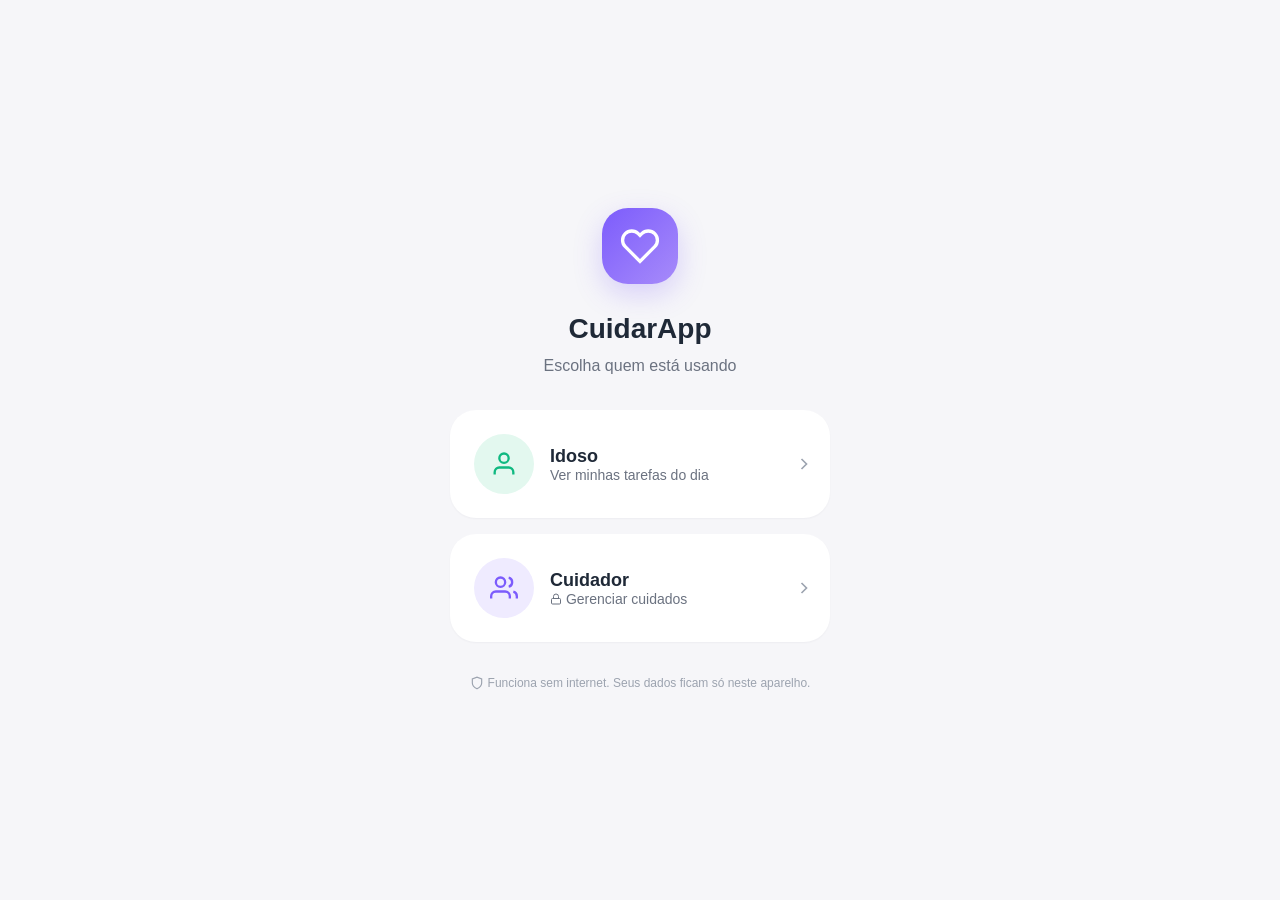
==== commit d9abeed5: "Revisão final: menu inferior funcional, sem redundâncias e visual minimalista - Idoso: menu inferior" ====
--- a/CuidarApp/app/src/main/assets/web/index.html
+++ b/CuidarApp/app/src/main/assets/web/index.html
@@ -80,7 +80,7 @@
                             <div class="profile-name" id="elderly-name">Idoso</div>
                             <div class="profile-role" id="elderly-role">Ver minhas tarefas do dia</div>
                         </div>
-                        <div class="profile-arrow">
+                        <div class="chevron">
                             <svg viewBox="0 0 24 24" fill="none" stroke="currentColor" stroke-width="2"><polyline points="9 18 15 12 9 6"/></svg>
                         </div>
                     </button>
@@ -94,7 +94,7 @@
                                 Gerenciar cuidados
                             </div>
                         </div>
-                        <div class="profile-arrow">
+                        <div class="chevron">
                             <svg viewBox="0 0 24 24" fill="none" stroke="currentColor" stroke-width="2"><polyline points="9 18 15 12 9 6"/></svg>
                         </div>
                     </button>
@@ -111,39 +111,14 @@
         <div id="screen-elderly" class="screen">
             <header class="screen-header">
                 <div class="header-top">
-                    <div>
+                    <div class="header-text">
                         <div class="header-date" id="elderly-date"></div>
                         <div class="header-greeting"><span id="elderly-salutation">Olá</span>, <span class="accent" id="elderly-greeting-name">Idoso</span>!</div>
                     </div>
                     <div class="header-icons">
-                        <button class="header-icon-btn" id="btn-elderly-home" aria-label="Voltar ao início">
-                            <svg viewBox="0 0 24 24" fill="none" stroke="currentColor" stroke-width="2"><path d="M3 9l9-7 9 7v11a2 2 0 0 1-2 2H5a2 2 0 0 1-2-2z"/><polyline points="9 22 9 12 15 12 15 22"/></svg>
-                        </button>
-                        <div class="header-avatar" id="elderly-header-avatar"></div>
-                    </div>
-                </div>
-
-                <div class="categories-scroll" role="tablist">
-                    <button class="category-pill all active" data-category="all" role="tab">
-                        <span class="category-pill-icon"><svg viewBox="0 0 24 24" fill="none" stroke="currentColor" stroke-width="2"><rect x="3" y="3" width="7" height="7" rx="1"/><rect x="14" y="3" width="7" height="7" rx="1"/><rect x="3" y="14" width="7" height="7" rx="1"/><rect x="14" y="14" width="7" height="7" rx="1"/></svg></span>
-                        <span class="category-pill-text">Hoje</span>
-                    </button>
-                    <button class="category-pill medication" data-category="medication" role="tab">
-                        <span class="category-pill-icon"><svg viewBox="0 0 24 24" fill="none" stroke="currentColor" stroke-width="2"><path d="m10.5 20.5 10-10a4.95 4.95 0 1 0-7-7l-10 10a4.95 4.95 0 1 0 7 7Z"/><path d="m8.5 8.5 7 7"/></svg></span>
-                        <span class="category-pill-text">Remédios</span>
-                    </button>
-                    <button class="category-pill exercise" data-category="exercise" role="tab">
-                        <span class="category-pill-icon"><svg viewBox="0 0 24 24" fill="none" stroke="currentColor" stroke-width="2"><circle cx="12" cy="5" r="3"/><path d="M12 22V8"/><path d="m5 12 7 3 7-3"/></svg></span>
-                        <span class="category-pill-text">Exercícios</span>
-                    </button>
-                    <button class="category-pill food" data-category="food" role="tab">
-                        <span class="category-pill-icon"><svg viewBox="0 0 24 24" fill="none" stroke="currentColor" stroke-width="2"><path d="M18 8h1a4 4 0 0 1 0 8h-1"/><path d="M2 8h16v9a4 4 0 0 1-4 4H6a4 4 0 0 1-4-4V8z"/></svg></span>
-                        <span class="category-pill-text">Alimentação</span>
-                    </button>
-                    <button class="category-pill health" data-category="health" role="tab">
-                        <span class="category-pill-icon"><svg viewBox="0 0 24 24" fill="none" stroke="currentColor" stroke-width="2"><circle cx="12" cy="12" r="10"/><path d="M8 14s1.5 2 4 2 4-2 4-2"/><line x1="9" y1="9" x2="9.01" y2="9"/><line x1="15" y1="9" x2="15.01" y2="9"/></svg></span>
-                        <span class="category-pill-text">Como Estou</span>
-                    </button>
+                        <button class="sos-btn" id="btn-emergency" aria-label="Emergência"><svg viewBox="0 0 24 24" fill="none" stroke="currentColor" stroke-width="2.2"><path d="M22 16.92v3a2 2 0 0 1-2.18 2 19.79 19.79 0 0 1-8.63-3.07 19.5 19.5 0 0 1-6-6 19.79 19.79 0 0 1-3.07-8.67A2 2 0 0 1 4.11 2h3a2 2 0 0 1 2 1.72 12.84 12.84 0 0 0 .7 2.81 2 2 0 0 1-.45 2.11L8.09 9.91a16 16 0 0 0 6 6l1.27-1.27a2 2 0 0 1 2.11-.45 12.84 12.84 0 0 0 2.81.7A2 2 0 0 1 22 16.92z"/></svg><span>SOS</span></button>
+                        <button class="header-icon-btn" data-exit aria-label="Sair"><svg viewBox="0 0 24 24" fill="none" stroke="currentColor" stroke-width="2"><path d="M9 21H5a2 2 0 0 1-2-2V5a2 2 0 0 1 2-2h4"/><polyline points="16 17 21 12 16 7"/><line x1="21" y1="12" x2="9" y2="12"/></svg></button>
+                    </div>
                 </div>
             </header>
 
@@ -160,16 +135,16 @@
                     <span class="nav-icon"><svg viewBox="0 0 24 24" fill="none" stroke="currentColor" stroke-width="2"><path d="m10.5 20.5 10-10a4.95 4.95 0 1 0-7-7l-10 10a4.95 4.95 0 1 0 7 7Z"/><path d="m8.5 8.5 7 7"/></svg></span>
                     <span class="nav-label">Remédios</span>
                 </button>
-                <button class="nav-item emergency" id="btn-emergency" aria-label="Emergência SOS">
-                    <span class="nav-icon"><svg viewBox="0 0 24 24" fill="none" stroke="currentColor" stroke-width="2"><path d="M22 16.92v3a2 2 0 0 1-2.18 2 19.79 19.79 0 0 1-8.63-3.07 19.5 19.5 0 0 1-6-6 19.79 19.79 0 0 1-3.07-8.67A2 2 0 0 1 4.11 2h3a2 2 0 0 1 2 1.72 12.84 12.84 0 0 0 .7 2.81 2 2 0 0 1-.45 2.11L8.09 9.91a16 16 0 0 0 6 6l1.27-1.27a2 2 0 0 1 2.11-.45 12.84 12.84 0 0 0 2.81.7A2 2 0 0 1 22 16.92z"/></svg></span>
-                    <span class="nav-label">SOS</span>
+                <button class="nav-item" data-category="exercise">
+                    <span class="nav-icon"><svg viewBox="0 0 24 24" fill="none" stroke="currentColor" stroke-width="2"><circle cx="12" cy="5" r="3"/><path d="M12 22V8"/><path d="m5 12 7 3 7-3"/></svg></span>
+                    <span class="nav-label">Exercícios</span>
                 </button>
                 <button class="nav-item" data-category="food">
                     <span class="nav-icon"><svg viewBox="0 0 24 24" fill="none" stroke="currentColor" stroke-width="2"><path d="M18 8h1a4 4 0 0 1 0 8h-1"/><path d="M2 8h16v9a4 4 0 0 1-4 4H6a4 4 0 0 1-4-4V8z"/></svg></span>
-                    <span class="nav-label">Dieta</span>
+                    <span class="nav-label">Comida</span>
                 </button>
                 <button class="nav-item" data-category="health">
-                    <span class="nav-icon"><svg viewBox="0 0 24 24" fill="none" stroke="currentColor" stroke-width="2"><circle cx="12" cy="12" r="10"/><path d="M8 14s1.5 2 4 2 4-2 4-2"/></svg></span>
+                    <span class="nav-icon"><svg viewBox="0 0 24 24" fill="none" stroke="currentColor" stroke-width="2"><circle cx="12" cy="12" r="10"/><path d="M8 14s1.5 2 4 2 4-2 4-2"/><line x1="9" y1="9" x2="9.01" y2="9"/><line x1="15" y1="9" x2="15.01" y2="9"/></svg></span>
                     <span class="nav-label">Humor</span>
                 </button>
             </nav>
@@ -179,99 +154,41 @@
         <div id="screen-caregiver" class="screen">
             <header class="screen-header">
                 <div class="header-top">
-                    <div>
+                    <div class="header-text">
                         <div class="header-date">Acompanhando <span id="caregiver-elderly-name">Idoso</span></div>
                         <div class="header-greeting">Olá, <span class="accent" id="caregiver-greeting-name">Cuidador</span>!</div>
                     </div>
                     <div class="header-icons">
-                        <button class="header-icon-btn" id="btn-caregiver-settings" aria-label="Configurações">
-                            <svg viewBox="0 0 24 24" fill="none" stroke="currentColor" stroke-width="2"><circle cx="12" cy="12" r="3"/><path d="M19.4 15a1.65 1.65 0 0 0 .33 1.82l.06.06a2 2 0 0 1-2.83 2.83l-.06-.06a1.65 1.65 0 0 0-1.82-.33 1.65 1.65 0 0 0-1 1.51V21a2 2 0 0 1-4 0v-.09A1.65 1.65 0 0 0 9 19.4a1.65 1.65 0 0 0-1.82.33l-.06.06a2 2 0 0 1-2.83-2.83l.06-.06a1.65 1.65 0 0 0 .33-1.82 1.65 1.65 0 0 0-1.51-1H3a2 2 0 0 1 0-4h.09A1.65 1.65 0 0 0 4.6 9a1.65 1.65 0 0 0-.33-1.82l-.06-.06a2 2 0 0 1 2.83-2.83l.06.06a1.65 1.65 0 0 0 1.82.33H9a1.65 1.65 0 0 0 1-1.51V3a2 2 0 0 1 4 0v.09a1.65 1.65 0 0 0 1 1.51 1.65 1.65 0 0 0 1.82-.33l.06-.06a2 2 0 0 1 2.83 2.83l-.06.06a1.65 1.65 0 0 0-.33 1.82V9a1.65 1.65 0 0 0 1.51 1H21a2 2 0 0 1 0 4h-.09a1.65 1.65 0 0 0-1.51 1z"/></svg>
-                        </button>
-                        <button class="header-icon-btn" id="btn-caregiver-home" aria-label="Sair para o início">
-                            <svg viewBox="0 0 24 24" fill="none" stroke="currentColor" stroke-width="2"><path d="M3 9l9-7 9 7v11a2 2 0 0 1-2 2H5a2 2 0 0 1-2-2z"/><polyline points="9 22 9 12 15 12 15 22"/></svg>
-                        </button>
+                        <button class="header-icon-btn" id="btn-caregiver-settings" aria-label="Configurações"><svg viewBox="0 0 24 24" fill="none" stroke="currentColor" stroke-width="2"><circle cx="12" cy="12" r="3"/><path d="M19.4 15a1.65 1.65 0 0 0 .33 1.82l.06.06a2 2 0 0 1-2.83 2.83l-.06-.06a1.65 1.65 0 0 0-1.82-.33 1.65 1.65 0 0 0-1 1.51V21a2 2 0 0 1-4 0v-.09A1.65 1.65 0 0 0 9 19.4a1.65 1.65 0 0 0-1.82.33l-.06.06a2 2 0 0 1-2.83-2.83l.06-.06a1.65 1.65 0 0 0 .33-1.82 1.65 1.65 0 0 0-1.51-1H3a2 2 0 0 1 0-4h.09A1.65 1.65 0 0 0 4.6 9a1.65 1.65 0 0 0-.33-1.82l-.06-.06a2 2 0 0 1 2.83-2.83l.06.06a1.65 1.65 0 0 0 1.82.33H9a1.65 1.65 0 0 0 1-1.51V3a2 2 0 0 1 4 0v.09a1.65 1.65 0 0 0 1 1.51 1.65 1.65 0 0 0 1.82-.33l.06-.06a2 2 0 0 1 2.83 2.83l-.06.06a1.65 1.65 0 0 0-.33 1.82V9a1.65 1.65 0 0 0 1.51 1H21a2 2 0 0 1 0 4h-.09a1.65 1.65 0 0 0-1.51 1z"/></svg></button>
+                        <button class="header-icon-btn" data-exit aria-label="Sair"><svg viewBox="0 0 24 24" fill="none" stroke="currentColor" stroke-width="2"><path d="M9 21H5a2 2 0 0 1-2-2V5a2 2 0 0 1 2-2h4"/><polyline points="16 17 21 12 16 7"/><line x1="21" y1="12" x2="9" y2="12"/></svg></button>
                     </div>
                 </div>
             </header>
 
             <div class="screen-content" id="caregiver-content">
-                <div id="caregiver-alerts"></div>
-
-                <section class="section section-first">
-                    <div class="section-header">
-                        <h2 class="section-title">Ações Rápidas</h2>
-                    </div>
-                    <div class="quick-grid">
-                        <button class="quick-card" id="btn-add-medication">
-                            <span class="quick-icon medication"><svg viewBox="0 0 24 24" fill="none" stroke="currentColor" stroke-width="2"><line x1="12" y1="5" x2="12" y2="19"/><line x1="5" y1="12" x2="19" y2="12"/></svg></span>
-                            <span class="quick-label">Medicamento</span>
-                        </button>
-                        <button class="quick-card" id="btn-add-exercise">
-                            <span class="quick-icon exercise"><svg viewBox="0 0 24 24" fill="none" stroke="currentColor" stroke-width="2"><line x1="12" y1="5" x2="12" y2="19"/><line x1="5" y1="12" x2="19" y2="12"/></svg></span>
-                            <span class="quick-label">Exercício</span>
-                        </button>
-                        <button class="quick-card" id="btn-add-visit">
-                            <span class="quick-icon visit"><svg viewBox="0 0 24 24" fill="none" stroke="currentColor" stroke-width="2"><line x1="12" y1="5" x2="12" y2="19"/><line x1="5" y1="12" x2="19" y2="12"/></svg></span>
-                            <span class="quick-label">Visita</span>
-                        </button>
-                        <button class="quick-card" id="btn-edit-diet">
-                            <span class="quick-icon food"><svg viewBox="0 0 24 24" fill="none" stroke="currentColor" stroke-width="2"><path d="M11 4H4a2 2 0 0 0-2 2v14a2 2 0 0 0 2 2h14a2 2 0 0 0 2-2v-7"/><path d="M18.5 2.5a2.121 2.121 0 0 1 3 3L12 15l-4 1 1-4 9.5-9.5z"/></svg></span>
-                            <span class="quick-label">Dieta</span>
-                        </button>
-                    </div>
-                </section>
-
-                <section class="section">
-                    <div class="section-header">
-                        <h2 class="section-title">Progresso de Hoje</h2>
-                    </div>
-                    <div id="caregiver-progress"></div>
-                </section>
-
-                <section class="section">
-                    <div class="section-header">
-                        <h2 class="section-title">Últimos 7 Dias</h2>
-                    </div>
-                    <div id="caregiver-week"></div>
-                </section>
-
-                <section class="section">
-                    <div class="section-header">
-                        <h2 class="section-title">Medicamentos</h2>
-                        <button class="section-link" id="btn-view-all-meds">Ver todos</button>
-                    </div>
-                    <div id="caregiver-meds-list"></div>
-                </section>
-
-                <section class="section">
-                    <div class="section-header">
-                        <h2 class="section-title">Próximas Visitas</h2>
-                        <button class="section-link" id="btn-view-all-visits">Ver todas</button>
-                    </div>
-                    <div id="caregiver-visits-list"></div>
-                </section>
+                <div id="caregiver-body"></div>
             </div>
 
             <nav class="bottom-nav" id="caregiver-nav">
-                <button class="nav-item active" data-action="top">
-                    <span class="nav-icon"><svg viewBox="0 0 24 24" fill="none" stroke="currentColor" stroke-width="2"><path d="M3 9l9-7 9 7v11a2 2 0 0 1-2 2H5a2 2 0 0 1-2-2z"/></svg></span>
-                    <span class="nav-label">Início</span>
-                </button>
-                <button class="nav-item" data-action="medication-list">
+                <button class="nav-item active" data-tab="panel">
+                    <span class="nav-icon"><svg viewBox="0 0 24 24" fill="none" stroke="currentColor" stroke-width="2"><line x1="18" y1="20" x2="18" y2="10"/><line x1="12" y1="20" x2="12" y2="4"/><line x1="6" y1="20" x2="6" y2="14"/></svg></span>
+                    <span class="nav-label">Painel</span>
+                </button>
+                <button class="nav-item" data-tab="medication">
                     <span class="nav-icon"><svg viewBox="0 0 24 24" fill="none" stroke="currentColor" stroke-width="2"><path d="m10.5 20.5 10-10a4.95 4.95 0 1 0-7-7l-10 10a4.95 4.95 0 1 0 7 7Z"/><path d="m8.5 8.5 7 7"/></svg></span>
                     <span class="nav-label">Remédios</span>
                 </button>
-                <button class="nav-item" data-action="visit-list">
+                <button class="nav-item" data-tab="exercise">
+                    <span class="nav-icon"><svg viewBox="0 0 24 24" fill="none" stroke="currentColor" stroke-width="2"><circle cx="12" cy="5" r="3"/><path d="M12 22V8"/><path d="m5 12 7 3 7-3"/></svg></span>
+                    <span class="nav-label">Exercícios</span>
+                </button>
+                <button class="nav-item" data-tab="diet">
+                    <span class="nav-icon"><svg viewBox="0 0 24 24" fill="none" stroke="currentColor" stroke-width="2"><path d="M18 8h1a4 4 0 0 1 0 8h-1"/><path d="M2 8h16v9a4 4 0 0 1-4 4H6a4 4 0 0 1-4-4V8z"/></svg></span>
+                    <span class="nav-label">Dieta</span>
+                </button>
+                <button class="nav-item" data-tab="visit">
                     <span class="nav-icon"><svg viewBox="0 0 24 24" fill="none" stroke="currentColor" stroke-width="2"><rect x="3" y="4" width="18" height="18" rx="2"/><line x1="16" y1="2" x2="16" y2="6"/><line x1="8" y1="2" x2="8" y2="6"/><line x1="3" y1="10" x2="21" y2="10"/></svg></span>
                     <span class="nav-label">Visitas</span>
-                </button>
-                <button class="nav-item" data-action="exercise-list">
-                    <span class="nav-icon"><svg viewBox="0 0 24 24" fill="none" stroke="currentColor" stroke-width="2"><circle cx="12" cy="5" r="3"/><path d="M12 22V8"/><path d="m5 12 7 3 7-3"/></svg></span>
-                    <span class="nav-label">Exercícios</span>
-                </button>
-                <button class="nav-item" data-action="settings">
-                    <span class="nav-icon"><svg viewBox="0 0 24 24" fill="none" stroke="currentColor" stroke-width="2"><circle cx="12" cy="12" r="3"/><path d="M12 1v3M12 20v3M4.22 4.22l2.12 2.12M17.66 17.66l2.12 2.12M1 12h3M20 12h3M4.22 19.78l2.12-2.12M17.66 6.34l2.12-2.12"/></svg></span>
-                    <span class="nav-label">Config</span>
                 </button>
             </nav>
         </div>
@@ -279,7 +196,7 @@
         <!-- ==================== TELA DE CONFIGURAÇÕES ==================== -->
         <div id="screen-settings" class="screen">
             <header class="screen-header">
-                <div class="header-top header-top-center">
+                <div class="header-top">
                     <button class="back-button" data-back aria-label="Voltar">
                         <svg viewBox="0 0 24 24" fill="none" stroke="currentColor" stroke-width="2"><polyline points="15 18 9 12 15 6"/></svg>
                     </button>
@@ -288,209 +205,145 @@
                 </div>
             </header>
 
-            <div class="screen-content settings-content">
-                <div class="settings-list">
-                    <div class="settings-group">
-                        <div class="settings-group-title">Perfis</div>
-
-                        <div class="settings-item">
-                            <button class="settings-item-left settings-tap" id="settings-elderly-name">
+            <div class="screen-content">
+                <div class="settings-group">
+                    <div class="settings-group-title">Perfis</div>
+                    <div class="settings-card">
+                        <div class="settings-item">
+                            <button class="settings-item-left" id="settings-elderly-name">
                                 <span class="settings-avatar elderly" id="settings-elderly-avatar"></span>
-                                <span>
-                                    <span class="settings-item-text">Nome do Idoso</span>
-                                    <span class="settings-item-desc" id="display-elderly-name">Idoso</span>
+                                <span class="settings-item-body">
+                                    <span class="settings-item-desc">Idoso</span>
+                                    <span class="settings-item-text" id="display-elderly-name">Idoso</span>
                                 </span>
                             </button>
                             <button class="photo-btn" data-photo="elderly" aria-label="Alterar foto do idoso">
                                 <svg viewBox="0 0 24 24" fill="none" stroke="currentColor" stroke-width="2"><path d="M23 19a2 2 0 0 1-2 2H3a2 2 0 0 1-2-2V8a2 2 0 0 1 2-2h4l2-3h6l2 3h4a2 2 0 0 1 2 2z"/><circle cx="12" cy="13" r="4"/></svg>
                             </button>
                         </div>
-
-                        <div class="settings-item">
-                            <button class="settings-item-left settings-tap" id="settings-caregiver-name">
+                        <div class="settings-item">
+                            <button class="settings-item-left" id="settings-caregiver-name">
                                 <span class="settings-avatar" id="settings-caregiver-avatar"></span>
-                                <span>
-                                    <span class="settings-item-text">Nome do Cuidador</span>
-                                    <span class="settings-item-desc" id="display-caregiver-name">Cuidador</span>
+                                <span class="settings-item-body">
+                                    <span class="settings-item-desc">Cuidador</span>
+                                    <span class="settings-item-text" id="display-caregiver-name">Cuidador</span>
                                 </span>
                             </button>
                             <button class="photo-btn" data-photo="caregiver" aria-label="Alterar foto do cuidador">
                                 <svg viewBox="0 0 24 24" fill="none" stroke="currentColor" stroke-width="2"><path d="M23 19a2 2 0 0 1-2 2H3a2 2 0 0 1-2-2V8a2 2 0 0 1 2-2h4l2-3h6l2 3h4a2 2 0 0 1 2 2z"/><circle cx="12" cy="13" r="4"/></svg>
                             </button>
                         </div>
-                    </div>
-
-                    <div class="settings-group">
-                        <div class="settings-group-title">Dispositivo</div>
                         <div class="settings-item settings-item-stack">
-                            <div class="settings-item-left">
-                                <div class="settings-item-icon">
-                                    <svg viewBox="0 0 24 24" fill="none" stroke="currentColor" stroke-width="2"><rect x="5" y="2" width="14" height="20" rx="2"/><line x1="12" y1="18" x2="12.01" y2="18"/></svg>
-                                </div>
-                                <div>
-                                    <div class="settings-item-text">Este celular é</div>
-                                    <div class="settings-item-desc" id="device-desc"></div>
-                                </div>
+                            <div class="settings-item-body">
+                                <span class="settings-item-text">Este celular é</span>
+                                <span class="settings-item-desc" id="device-desc"></span>
                             </div>
-                            <div class="device-selector">
-                                <button class="device-option" data-device="elderly">Do idoso</button>
-                                <button class="device-option" data-device="caregiver">Do cuidador</button>
+                            <div class="segmented">
+                                <button class="segmented-option" data-device="elderly">Do idoso</button>
+                                <button class="segmented-option" data-device="caregiver">Do cuidador</button>
                             </div>
                         </div>
                     </div>
-
-                    <div class="settings-group">
-                        <div class="settings-group-title">Saúde do Idoso</div>
-
-                        <button class="settings-item settings-tap" id="settings-weight">
-                            <span class="settings-item-left">
-                                <span class="settings-item-icon" style="background: var(--color-food);">
-                                    <svg viewBox="0 0 24 24" fill="none" stroke="currentColor" stroke-width="2" style="color: var(--color-food-icon);"><path d="M6 3h12l3 18H3z"/><path d="M12 9v4"/></svg>
-                                </span>
-                                <span>
-                                    <span class="settings-item-text">Peso</span>
-                                    <span class="settings-item-desc" id="display-weight">Não informado</span>
-                                </span>
+                </div>
+
+                <div class="settings-group">
+                    <div class="settings-group-title">Saúde</div>
+                    <div class="settings-card">
+                        <button class="settings-item" id="settings-weight">
+                            <span class="settings-item-icon food"><svg viewBox="0 0 24 24" fill="none" stroke="currentColor" stroke-width="2"><path d="M6 3h12l3 18H3z"/><path d="M12 9v4"/></svg></span>
+                            <span class="settings-item-left settings-item-body">
+                                <span class="settings-item-text">Peso</span>
+                                <span class="settings-item-desc" id="display-weight">Não informado</span>
                             </span>
-                            <span class="profile-arrow"><svg viewBox="0 0 24 24" fill="none" stroke="currentColor" stroke-width="2"><polyline points="9 18 15 12 9 6"/></svg></span>
+                            <span class="chevron"><svg viewBox="0 0 24 24" fill="none" stroke="currentColor" stroke-width="2"><polyline points="9 18 15 12 9 6"/></svg></span>
                         </button>
-
-                        <div class="settings-item">
-                            <div class="settings-item-left">
-                                <div class="settings-item-icon" style="background: var(--color-health);">
-                                    <svg viewBox="0 0 24 24" fill="none" stroke="currentColor" stroke-width="2" style="color: var(--color-health-icon);"><path d="M22 12h-4l-3 9L9 3l-3 9H2"/></svg>
-                                </div>
-                                <div>
-                                    <div class="settings-item-text">Fragilidade ou doença crônica</div>
-                                    <div class="settings-item-desc">Aumenta a meta de proteína</div>
-                                </div>
+                        <div class="settings-item">
+                            <span class="settings-item-icon health"><svg viewBox="0 0 24 24" fill="none" stroke="currentColor" stroke-width="2"><path d="M22 12h-4l-3 9L9 3l-3 9H2"/></svg></span>
+                            <span class="settings-item-left settings-item-body">
+                                <span class="settings-item-text">Fragilidade ou doença crônica</span>
+                                <span class="settings-item-desc">Aumenta a meta de proteína</span>
+                            </span>
+                            <button class="toggle" id="toggle-frail" role="switch" aria-label="Fragilidade ou doença crônica"></button>
+                        </div>
+                        <div class="settings-item">
+                            <span class="settings-item-icon water"><svg viewBox="0 0 24 24" fill="none" stroke="currentColor" stroke-width="2"><path d="M12 2.69l5.66 5.66a8 8 0 1 1-11.31 0z"/></svg></span>
+                            <span class="settings-item-left settings-item-body">
+                                <span class="settings-item-text">Meta de água</span>
+                                <span class="settings-item-desc" id="display-water-ml">2 litros por dia</span>
+                            </span>
+                            <div class="stepper">
+                                <button class="stepper-btn" id="btn-water-decrease" aria-label="Diminuir meta de água">−</button>
+                                <span class="stepper-value" id="water-goal-value">8</span>
+                                <button class="stepper-btn" id="btn-water-increase" aria-label="Aumentar meta de água">+</button>
                             </div>
-                            <button class="toggle" id="toggle-frail" role="switch" aria-label="Fragilidade ou doença crônica"></button>
-                        </div>
-
-                        <div class="settings-item">
-                            <div class="settings-item-left">
-                                <div class="settings-item-icon" style="background: var(--color-water);">
-                                    <svg viewBox="0 0 24 24" fill="none" stroke="currentColor" stroke-width="2" style="color: var(--color-water-icon);"><path d="M12 2.69l5.66 5.66a8 8 0 1 1-11.31 0z"/></svg>
-                                </div>
-                                <div>
-                                    <div class="settings-item-text">Meta de água</div>
-                                    <div class="settings-item-desc" id="display-water-ml">2 litros por dia</div>
-                                </div>
+                        </div>
+                    </div>
+                </div>
+
+                <div class="settings-group">
+                    <div class="settings-group-title">Contatos do SOS</div>
+                    <div class="settings-card">
+                        <button class="settings-item" id="settings-emergency-phone">
+                            <span class="settings-item-icon danger"><svg viewBox="0 0 24 24" fill="none" stroke="currentColor" stroke-width="2"><path d="M22 16.92v3a2 2 0 0 1-2.18 2 19.79 19.79 0 0 1-8.63-3.07 19.5 19.5 0 0 1-6-6 19.79 19.79 0 0 1-3.07-8.67A2 2 0 0 1 4.11 2h3a2 2 0 0 1 2 1.72 12.84 12.84 0 0 0 .7 2.81 2 2 0 0 1-.45 2.11L8.09 9.91a16 16 0 0 0 6 6l1.27-1.27a2 2 0 0 1 2.11-.45 12.84 12.84 0 0 0 2.81.7A2 2 0 0 1 22 16.92z"/></svg></span>
+                            <span class="settings-item-left settings-item-body">
+                                <span class="settings-item-text">Emergência</span>
+                                <span class="settings-item-desc" id="display-emergency-phone">192</span>
+                            </span>
+                            <span class="chevron"><svg viewBox="0 0 24 24" fill="none" stroke="currentColor" stroke-width="2"><polyline points="9 18 15 12 9 6"/></svg></span>
+                        </button>
+                        <button class="settings-item" id="settings-caregiver-phone">
+                            <span class="settings-item-icon primary"><svg viewBox="0 0 24 24" fill="none" stroke="currentColor" stroke-width="2"><path d="M17 21v-2a4 4 0 0 0-4-4H5a4 4 0 0 0-4 4v2"/><circle cx="9" cy="7" r="4"/></svg></span>
+                            <span class="settings-item-left settings-item-body">
+                                <span class="settings-item-text">Cuidador</span>
+                                <span class="settings-item-desc" id="display-caregiver-phone">Não informado</span>
+                            </span>
+                            <span class="chevron"><svg viewBox="0 0 24 24" fill="none" stroke="currentColor" stroke-width="2"><polyline points="9 18 15 12 9 6"/></svg></span>
+                        </button>
+                    </div>
+                </div>
+
+                <div class="settings-group">
+                    <div class="settings-group-title">Aparência</div>
+                    <div class="settings-card">
+                        <div class="settings-item">
+                            <span class="settings-item-icon"><svg viewBox="0 0 24 24" fill="none" stroke="currentColor" stroke-width="2"><path d="M4 7V4h16v3"/><path d="M9 20h6"/><path d="M12 4v16"/></svg></span>
+                            <span class="settings-item-left settings-item-text">Tamanho da letra</span>
+                            <div class="stepper">
+                                <button class="stepper-btn" id="btn-font-decrease" aria-label="Diminuir letra">−</button>
+                                <span class="stepper-value" id="font-size-value">100%</span>
+                                <button class="stepper-btn" id="btn-font-increase" aria-label="Aumentar letra">+</button>
                             </div>
-                            <div class="font-size-control">
-                                <button class="font-size-btn" id="btn-water-decrease" aria-label="Diminuir meta de água">−</button>
-                                <span class="font-size-value" id="water-goal-value">8</span>
-                                <button class="font-size-btn" id="btn-water-increase" aria-label="Aumentar meta de água">+</button>
-                            </div>
-                        </div>
-                    </div>
-
-                    <div class="settings-group">
-                        <div class="settings-group-title">Contatos de Emergência</div>
-
-                        <button class="settings-item settings-tap" id="settings-emergency-phone">
-                            <span class="settings-item-left">
-                                <span class="settings-item-icon" style="background: var(--color-emergency);">
-                                    <svg viewBox="0 0 24 24" fill="none" stroke="currentColor" stroke-width="2" style="color: var(--color-emergency-icon);"><path d="M22 16.92v3a2 2 0 0 1-2.18 2 19.79 19.79 0 0 1-8.63-3.07 19.5 19.5 0 0 1-6-6 19.79 19.79 0 0 1-3.07-8.67A2 2 0 0 1 4.11 2h3a2 2 0 0 1 2 1.72 12.84 12.84 0 0 0 .7 2.81 2 2 0 0 1-.45 2.11L8.09 9.91a16 16 0 0 0 6 6l1.27-1.27a2 2 0 0 1 2.11-.45 12.84 12.84 0 0 0 2.81.7A2 2 0 0 1 22 16.92z"/></svg>
-                                </span>
-                                <span>
-                                    <span class="settings-item-text">Telefone de Emergência</span>
-                                    <span class="settings-item-desc" id="display-emergency-phone">192</span>
-                                </span>
-                            </span>
-                            <span class="profile-arrow"><svg viewBox="0 0 24 24" fill="none" stroke="currentColor" stroke-width="2"><polyline points="9 18 15 12 9 6"/></svg></span>
+                        </div>
+                        <div class="settings-item">
+                            <span class="settings-item-icon"><svg viewBox="0 0 24 24" fill="none" stroke="currentColor" stroke-width="2"><circle cx="12" cy="12" r="10"/><path d="M12 2a10 10 0 0 0 0 20z" fill="currentColor"/></svg></span>
+                            <span class="settings-item-left settings-item-text">Alto contraste</span>
+                            <button class="toggle" id="toggle-contrast" role="switch" aria-label="Alto contraste"></button>
+                        </div>
+                        <div class="settings-item">
+                            <span class="settings-item-icon"><svg viewBox="0 0 24 24" fill="none" stroke="currentColor" stroke-width="2"><polygon points="13 2 3 14 12 14 11 22 21 10 12 10 13 2"/></svg></span>
+                            <span class="settings-item-left settings-item-text">Animações</span>
+                            <button class="toggle" id="toggle-animations" role="switch" aria-label="Animações"></button>
+                        </div>
+                    </div>
+                </div>
+
+                <div class="settings-group">
+                    <div class="settings-group-title">Segurança</div>
+                    <div class="settings-card">
+                        <button class="settings-item" id="settings-change-password">
+                            <span class="settings-item-icon"><svg viewBox="0 0 24 24" fill="none" stroke="currentColor" stroke-width="2"><rect x="3" y="11" width="18" height="11" rx="2"/><path d="M7 11V7a5 5 0 0 1 10 0v4"/></svg></span>
+                            <span class="settings-item-left settings-item-text">Alterar senha do cuidador</span>
+                            <span class="chevron"><svg viewBox="0 0 24 24" fill="none" stroke="currentColor" stroke-width="2"><polyline points="9 18 15 12 9 6"/></svg></span>
                         </button>
-
-                        <button class="settings-item settings-tap" id="settings-caregiver-phone">
-                            <span class="settings-item-left">
-                                <span class="settings-item-icon" style="background: var(--color-primary-light);">
-                                    <svg viewBox="0 0 24 24" fill="none" stroke="currentColor" stroke-width="2" style="color: var(--color-primary);"><path d="M17 21v-2a4 4 0 0 0-4-4H5a4 4 0 0 0-4 4v2"/><circle cx="9" cy="7" r="4"/></svg>
-                                </span>
-                                <span>
-                                    <span class="settings-item-text">Telefone do Cuidador</span>
-                                    <span class="settings-item-desc" id="display-caregiver-phone">Não informado</span>
-                                </span>
-                            </span>
-                            <span class="profile-arrow"><svg viewBox="0 0 24 24" fill="none" stroke="currentColor" stroke-width="2"><polyline points="9 18 15 12 9 6"/></svg></span>
+                        <button class="settings-item" id="settings-clear-data">
+                            <span class="settings-item-icon danger"><svg viewBox="0 0 24 24" fill="none" stroke="currentColor" stroke-width="2"><polyline points="3 6 5 6 21 6"/><path d="M19 6v14a2 2 0 0 1-2 2H7a2 2 0 0 1-2-2V6m3 0V4a2 2 0 0 1 2-2h4a2 2 0 0 1 2 2v2"/></svg></span>
+                            <span class="settings-item-left settings-item-text danger-text">Apagar todos os dados</span>
                         </button>
                     </div>
-
-                    <div class="settings-group">
-                        <div class="settings-group-title">Aparência e Acessibilidade</div>
-
-                        <div class="settings-item">
-                            <div class="settings-item-left">
-                                <div class="settings-item-icon">
-                                    <svg viewBox="0 0 24 24" fill="none" stroke="currentColor" stroke-width="2"><path d="M4 7V4h16v3"/><path d="M9 20h6"/><path d="M12 4v16"/></svg>
-                                </div>
-                                <div class="settings-item-text">Tamanho da Fonte</div>
-                            </div>
-                            <div class="font-size-control">
-                                <button class="font-size-btn" id="btn-font-decrease" aria-label="Diminuir fonte">−</button>
-                                <span class="font-size-value" id="font-size-value">100%</span>
-                                <button class="font-size-btn" id="btn-font-increase" aria-label="Aumentar fonte">+</button>
-                            </div>
-                        </div>
-
-                        <div class="settings-item">
-                            <div class="settings-item-left">
-                                <div class="settings-item-icon">
-                                    <svg viewBox="0 0 24 24" fill="none" stroke="currentColor" stroke-width="2"><circle cx="12" cy="12" r="10"/><path d="M12 2a10 10 0 0 0 0 20z" fill="currentColor"/></svg>
-                                </div>
-                                <div class="settings-item-text">Alto Contraste</div>
-                            </div>
-                            <button class="toggle" id="toggle-contrast" role="switch" aria-label="Alto contraste"></button>
-                        </div>
-
-                        <div class="settings-item">
-                            <div class="settings-item-left">
-                                <div class="settings-item-icon">
-                                    <svg viewBox="0 0 24 24" fill="none" stroke="currentColor" stroke-width="2"><polygon points="13 2 3 14 12 14 11 22 21 10 12 10 13 2"/></svg>
-                                </div>
-                                <div class="settings-item-text">Animações</div>
-                            </div>
-                            <button class="toggle" id="toggle-animations" role="switch" aria-label="Animações"></button>
-                        </div>
-                    </div>
-
-                    <div class="settings-group">
-                        <div class="settings-group-title">Segurança e Privacidade</div>
-
-                        <button class="settings-item settings-tap" id="settings-change-password">
-                            <span class="settings-item-left">
-                                <span class="settings-item-icon">
-                                    <svg viewBox="0 0 24 24" fill="none" stroke="currentColor" stroke-width="2"><rect x="3" y="11" width="18" height="11" rx="2"/><path d="M7 11V7a5 5 0 0 1 10 0v4"/></svg>
-                                </span>
-                                <span class="settings-item-text">Alterar Senha do Cuidador</span>
-                            </span>
-                            <span class="profile-arrow"><svg viewBox="0 0 24 24" fill="none" stroke="currentColor" stroke-width="2"><polyline points="9 18 15 12 9 6"/></svg></span>
-                        </button>
-
-                        <div class="settings-item">
-                            <div class="settings-item-left">
-                                <div class="settings-item-icon" style="background: var(--color-exercise);">
-                                    <svg viewBox="0 0 24 24" fill="none" stroke="currentColor" stroke-width="2" style="color: var(--color-exercise-icon);"><path d="M12 22s8-4 8-10V5l-8-3-8 3v7c0 6 8 10 8 10z"/></svg>
-                                </div>
-                                <div>
-                                    <div class="settings-item-text">Dados só neste aparelho</div>
-                                    <div class="settings-item-desc">Nada é enviado para a internet (LGPD)</div>
-                                </div>
-                            </div>
-                        </div>
-                    </div>
-
-                    <div class="settings-group">
-                        <div class="settings-group-title">Dados</div>
-                        <button class="settings-item settings-tap" id="settings-clear-data">
-                            <span class="settings-item-left">
-                                <span class="settings-item-icon" style="background: var(--color-emergency);">
-                                    <svg viewBox="0 0 24 24" fill="none" stroke="currentColor" stroke-width="2" style="color: var(--color-emergency-icon);"><polyline points="3 6 5 6 21 6"/><path d="M19 6v14a2 2 0 0 1-2 2H7a2 2 0 0 1-2-2V6m3 0V4a2 2 0 0 1 2-2h4a2 2 0 0 1 2 2v2"/></svg>
-                                </span>
-                                <span class="settings-item-text danger-text">Limpar Todos os Dados</span>
-                            </span>
-                        </button>
-                    </div>
+                    <p class="home-footnote">
+                        <svg viewBox="0 0 24 24" fill="none" stroke="currentColor" stroke-width="2"><path d="M12 22s8-4 8-10V5l-8-3-8 3v7c0 6 8 10 8 10z"/></svg>
+                        Os dados ficam só neste aparelho e nada é enviado para a internet (LGPD).
+                    </p>
                 </div>
             </div>
         </div>
@@ -498,7 +351,7 @@
         <!-- ==================== TELA DE EMERGÊNCIA ==================== -->
         <div id="screen-emergency" class="screen">
             <header class="screen-header">
-                <div class="header-top header-top-center">
+                <div class="header-top">
                     <button class="back-button" data-back aria-label="Voltar">
                         <svg viewBox="0 0 24 24" fill="none" stroke="currentColor" stroke-width="2"><polyline points="15 18 9 12 15 6"/></svg>
                     </button>
@@ -523,17 +376,13 @@
                         <span>Ligar para <span id="emergency-caregiver-label">Cuidador</span></span>
                     </button>
                 </div>
-                <button class="fall-btn" id="btn-register-fall">
-                    <svg viewBox="0 0 24 24" fill="none" stroke="currentColor" stroke-width="2"><path d="M10.29 3.86 1.82 18a2 2 0 0 0 1.71 3h16.94a2 2 0 0 0 1.71-3L13.71 3.86a2 2 0 0 0-3.42 0z"/><line x1="12" y1="9" x2="12" y2="13"/><line x1="12" y1="17" x2="12.01" y2="17"/></svg>
-                    Registrar que tive uma queda
-                </button>
             </div>
         </div>
 
         <!-- ==================== TELA DE EDIÇÃO (genérica) ==================== -->
         <div id="screen-edit" class="screen">
             <header class="screen-header">
-                <div class="header-top header-top-center">
+                <div class="header-top">
                     <button class="back-button" data-back aria-label="Voltar">
                         <svg viewBox="0 0 24 24" fill="none" stroke="currentColor" stroke-width="2"><polyline points="15 18 9 12 15 6"/></svg>
                     </button>
--- a/CuidarApp/app/src/main/assets/web/styles.css
+++ b/CuidarApp/app/src/main/assets/web/styles.css
@@ -1,82 +1,71 @@
-/* ==================== CUIDARAPP - NOVO DESIGN ==================== */
+/* ==================== CUIDARAPP ==================== */
 /* Aplicativo offline de acompanhamento para idosos */
 
 :root {
-    /* Escala de fonte */
     --font-scale: 1;
-    
-    /* Tipografia */
+    --font-xs: calc(12px * var(--font-scale));
+    --font-small: calc(14px * var(--font-scale));
     --font-base: calc(16px * var(--font-scale));
     --font-lg: calc(18px * var(--font-scale));
     --font-xl: calc(22px * var(--font-scale));
     --font-2xl: calc(28px * var(--font-scale));
-    --font-small: calc(14px * var(--font-scale));
-    --font-xs: calc(12px * var(--font-scale));
-    
-    /* Cores principais */
+
     --color-primary: #7C5CFC;
-    --color-primary-light: #EDE9FE;
+    --color-primary-light: #EFEBFF;
     --color-primary-dark: #5B3FD9;
-    
-    /* Cores de categoria */
-    --color-medication: #E8F4FC;
+
+    --color-medication: #EAF3FD;
     --color-medication-icon: #3B82F6;
-    --color-health: #FEE2E2;
+    --color-exercise: #E3F8EF;
+    --color-exercise-icon: #10B981;
+    --color-food: #FEF5DC;
+    --color-food-icon: #F59E0B;
+    --color-water: #E4F3FC;
+    --color-water-icon: #0284C7;
+    --color-visit: #EAECFE;
+    --color-visit-icon: #6366F1;
+    --color-health: #FDECEC;
     --color-health-icon: #EF4444;
-    --color-exercise: #D1FAE5;
-    --color-exercise-icon: #10B981;
-    --color-food: #FEF3C7;
-    --color-food-icon: #F59E0B;
-    --color-visit: #E0E7FF;
-    --color-visit-icon: #6366F1;
-    --color-emergency: #FEE2E2;
+    --color-emergency: #FDECEC;
     --color-emergency-icon: #DC2626;
-    --color-water: #E0F2FE;
-    --color-water-icon: #0284C7;
-    --color-success: #10B981;
-    --color-warning: #F59E0B;
-    
-    /* Superfícies */
-    --color-bg: #FAFAFA;
+
+    --color-bg: #F6F6F9;
     --color-surface: #FFFFFF;
+    --color-fill: #F2F2F6;
     --color-text: #1F2937;
     --color-text-secondary: #6B7280;
     --color-text-muted: #9CA3AF;
-    --color-border: #E5E7EB;
-    
-    /* Espaçamentos */
+    --color-hairline: rgba(17, 24, 39, 0.06);
+    --color-danger: #DC2626;
+    --color-danger-light: #FDECEC;
+
     --spacing-xs: 4px;
     --spacing-sm: 8px;
     --spacing-md: 16px;
     --spacing-lg: 24px;
     --spacing-xl: 32px;
-    
-    /* Bordas */
-    --radius-sm: 8px;
-    --radius-md: 12px;
-    --radius-lg: 16px;
-    --radius-xl: 24px;
+
+    --radius-sm: 10px;
+    --radius-md: 14px;
+    --radius-lg: 20px;
+    --radius-xl: 26px;
     --radius-full: 9999px;
-    
-    /* Sombras */
-    --shadow-sm: 0 1px 2px rgba(0,0,0,0.05);
-    --shadow-md: 0 4px 6px rgba(0,0,0,0.07);
-    --shadow-lg: 0 10px 15px rgba(0,0,0,0.1);
-    
-    /* Transições */
+
+    --shadow-card: 0 1px 2px rgba(17, 24, 39, 0.04);
+    --shadow-float: 0 8px 24px rgba(17, 24, 39, 0.08);
+
     --transition-fast: 150ms ease;
     --transition-normal: 250ms ease;
-    --transition-slow: 350ms cubic-bezier(0.4, 0, 0.2, 1);
-    
-    /* Animações habilitadas por padrão */
-    --animations-enabled: 1;
-}
-
-/* Reset */
+    --transition-slow: 400ms cubic-bezier(0.4, 0, 0.2, 1);
+
+    --nav-height: 72px;
+}
+
 *, *::before, *::after {
     box-sizing: border-box;
     margin: 0;
     padding: 0;
+    -webkit-tap-highlight-color: transparent;
 }
 
 html, body {
@@ -94,28 +83,45 @@
     -webkit-font-smoothing: antialiased;
 }
 
-/* Desabilitar animações se configurado */
-body.no-animations * {
+button, input, select, textarea {
+    font-family: inherit;
+    font-size: inherit;
+    color: inherit;
+}
+
+button {
+    background: none;
+    border: none;
+    cursor: pointer;
+}
+
+button:disabled {
+    opacity: 0.4;
+    cursor: default;
+}
+
+svg {
+    flex-shrink: 0;
+}
+
+body.no-animations *,
+body.no-animations *::before,
+body.no-animations *::after {
     animation-duration: 0ms !important;
     transition-duration: 0ms !important;
 }
 
-/* ==================== LAYOUT DO APP ==================== */
+/* ==================== TELAS ==================== */
 .app-container {
-    height: 100vh;
-    width: 100vw;
-    display: flex;
-    flex-direction: column;
+    height: 100%;
+    width: 100%;
+    position: relative;
     overflow: hidden;
-    position: relative;
 }
 
 .screen {
     position: absolute;
-    top: 0;
-    left: 0;
-    right: 0;
-    bottom: 0;
+    inset: 0;
     background: var(--color-bg);
     display: none;
     flex-direction: column;
@@ -124,1191 +130,170 @@
 
 .screen.active {
     display: flex;
-    animation: screenFadeIn var(--transition-normal);
-}
-
-@keyframes screenFadeIn {
-    from { opacity: 0; transform: translateX(20px); }
-    to { opacity: 1; transform: translateX(0); }
-}
-
-@keyframes screenFadeOut {
-    from { opacity: 1; transform: translateX(0); }
-    to { opacity: 0; transform: translateX(-20px); }
-}
-
-/* ==================== TELA INICIAL - SELEÇÃO DE PERFIL ==================== */
-.home-screen {
-    background: linear-gradient(180deg, #FAFAFA 0%, #F3F4F6 100%);
-    justify-content: center;
-    align-items: center;
-    padding: var(--spacing-lg);
-}
-
-.home-content {
-    width: 100%;
-    max-width: 360px;
-    text-align: center;
-}
-
-.app-logo {
-    width: 80px;
-    height: 80px;
-    background: linear-gradient(135deg, var(--color-primary) 0%, #A78BFA 100%);
-    border-radius: var(--radius-xl);
-    display: flex;
-    align-items: center;
-    justify-content: center;
-    margin: 0 auto var(--spacing-lg);
-    box-shadow: 0 8px 24px rgba(124, 92, 252, 0.3);
-}
-
-.app-logo svg {
-    width: 44px;
-    height: 44px;
-    color: white;
-}
-
-.app-title {
-    font-size: var(--font-2xl);
-    font-weight: 700;
-    color: var(--color-text);
-    margin-bottom: var(--spacing-xs);
-}
-
-.app-subtitle {
-    font-size: var(--font-base);
-    color: var(--color-text-secondary);
-    margin-bottom: var(--spacing-xl);
-}
-
-/* Cards de perfil */
-.profile-cards {
-    display: flex;
-    flex-direction: column;
-    gap: var(--spacing-md);
-}
-
-.profile-card {
-    background: var(--color-surface);
-    border-radius: var(--radius-xl);
-    padding: var(--spacing-lg);
-    display: flex;
-    align-items: center;
-    gap: var(--spacing-md);
-    cursor: pointer;
-    border: 2px solid transparent;
-    box-shadow: var(--shadow-md);
-    transition: all var(--transition-normal);
-    text-align: left;
-}
-
-.profile-card:hover {
-    transform: translateY(-2px);
-    box-shadow: var(--shadow-lg);
-    border-color: var(--color-primary-light);
-}
-
-.profile-card:active {
-    transform: scale(0.98);
-}
-
-.profile-avatar {
-    width: 64px;
-    height: 64px;
-    border-radius: var(--radius-full);
-    overflow: hidden;
-    flex-shrink: 0;
-    background: var(--color-primary-light);
-    display: flex;
-    align-items: center;
-    justify-content: center;
-}
-
-.profile-avatar img {
-    width: 100%;
-    height: 100%;
-    object-fit: cover;
-}
-
-.profile-avatar svg {
-    width: 32px;
-    height: 32px;
-    color: var(--color-primary);
-}
-
-.profile-card.elderly .profile-avatar {
-    background: #D1FAE5;
-}
-
-.profile-card.elderly .profile-avatar svg {
-    color: #10B981;
-}
-
-.profile-info {
-    flex: 1;
-}
-
-.profile-name {
-    font-size: var(--font-lg);
-    font-weight: 600;
-    color: var(--color-text);
-    margin-bottom: 2px;
-}
-
-.profile-role {
-    font-size: var(--font-small);
-    color: var(--color-text-secondary);
-}
-
-.profile-arrow {
-    color: var(--color-text-muted);
-}
-
-.profile-arrow svg {
-    width: 24px;
-    height: 24px;
-}
-
-/* ==================== MODAL DE SENHA ==================== */
-.modal-overlay {
-    position: fixed;
-    top: 0;
-    left: 0;
-    right: 0;
-    bottom: 0;
-    background: rgba(0, 0, 0, 0.5);
-    display: none;
-    align-items: center;
-    justify-content: center;
-    z-index: 1000;
-    padding: var(--spacing-lg);
-    backdrop-filter: blur(4px);
-}
-
-.modal-overlay.active {
-    display: flex;
-    animation: modalFadeIn var(--transition-normal);
-}
-
-@keyframes modalFadeIn {
-    from { opacity: 0; }
-    to { opacity: 1; }
-}
-
-.modal {
-    background: var(--color-surface);
-    border-radius: var(--radius-xl);
-    padding: var(--spacing-xl);
-    width: 100%;
-    max-width: 320px;
-    animation: modalSlideIn var(--transition-normal);
-}
-
-@keyframes modalSlideIn {
-    from { opacity: 0; transform: scale(0.9) translateY(20px); }
-    to { opacity: 1; transform: scale(1) translateY(0); }
-}
-
-.modal-title {
-    font-size: var(--font-xl);
-    font-weight: 600;
-    text-align: center;
-    margin-bottom: var(--spacing-lg);
-}
-
-.modal-input {
-    width: 100%;
-    padding: var(--spacing-md);
-    border: 2px solid var(--color-border);
-    border-radius: var(--radius-md);
-    font-size: var(--font-lg);
-    text-align: center;
-    letter-spacing: 8px;
-    margin-bottom: var(--spacing-md);
-    transition: border-color var(--transition-fast);
-}
-
-.modal-input:focus {
-    outline: none;
-    border-color: var(--color-primary);
-}
-
-.modal-input.error {
-    border-color: #EF4444;
-    animation: shake 0.3s ease;
-}
-
-@keyframes shake {
-    0%, 100% { transform: translateX(0); }
-    25% { transform: translateX(-8px); }
-    75% { transform: translateX(8px); }
-}
-
-.modal-error {
-    color: #EF4444;
-    font-size: var(--font-small);
-    text-align: center;
-    margin-bottom: var(--spacing-md);
-    display: none;
-}
-
-.modal-error.show {
-    display: block;
-}
-
-.modal-buttons {
-    display: flex;
-    gap: var(--spacing-sm);
-}
-
-.modal-btn {
-    flex: 1;
-    padding: var(--spacing-md);
-    border: none;
-    border-radius: var(--radius-md);
-    font-size: var(--font-base);
-    font-weight: 600;
-    cursor: pointer;
-    transition: all var(--transition-fast);
-}
-
-.modal-btn-cancel {
-    background: var(--color-bg);
-    color: var(--color-text-secondary);
-}
-
-.modal-btn-cancel:hover {
-    background: var(--color-border);
-}
-
-.modal-btn-confirm {
-    background: var(--color-primary);
-    color: white;
-}
-
-.modal-btn-confirm:hover {
-    background: var(--color-primary-dark);
-}
-
-/* ==================== CABEÇALHO DAS TELAS ==================== */
-.screen-header {
-    padding: var(--spacing-md) var(--spacing-lg);
-    padding-top: calc(var(--spacing-md) + env(safe-area-inset-top, 0));
-    background: var(--color-surface);
-    border-bottom: 1px solid var(--color-border);
-}
-
-.header-top {
-    display: flex;
-    align-items: center;
-    justify-content: space-between;
-    margin-bottom: var(--spacing-md);
-}
-
-.header-greeting {
-    font-size: var(--font-2xl);
-    font-weight: 700;
-    color: var(--color-text);
-}
-
-.header-greeting .accent {
-    color: var(--color-primary);
-}
-
-.header-icons {
-    display: flex;
-    gap: var(--spacing-sm);
-}
-
-.header-icon-btn {
-    width: 44px;
-    height: 44px;
-    border-radius: var(--radius-full);
-    background: var(--color-bg);
-    border: none;
-    display: flex;
-    align-items: center;
-    justify-content: center;
-    cursor: pointer;
-    transition: all var(--transition-fast);
-}
-
-.header-icon-btn:hover {
-    background: var(--color-border);
-}
-
-.header-icon-btn svg {
-    width: 22px;
-    height: 22px;
-    color: var(--color-text-secondary);
-}
-
-/* Avatar pequeno no header */
-.header-avatar {
-    width: 44px;
-    height: 44px;
-    border-radius: var(--radius-full);
-    overflow: hidden;
-    background: var(--color-primary-light);
-    display: flex;
-    align-items: center;
-    justify-content: center;
-}
-
-.header-avatar img {
-    width: 100%;
-    height: 100%;
-    object-fit: cover;
-}
-
-.header-avatar svg {
-    width: 24px;
-    height: 24px;
-    color: var(--color-primary);
-}
-
-/* ==================== CONTEÚDO ROLÁVEL ==================== */
+    animation: screenIn var(--transition-normal);
+}
+
+.screen.active.back {
+    animation-name: screenBackIn;
+}
+
+@keyframes screenIn {
+    from { opacity: 0; transform: translateX(16px); }
+    to { opacity: 1; transform: none; }
+}
+
+@keyframes screenBackIn {
+    from { opacity: 0; transform: translateX(-16px); }
+    to { opacity: 1; transform: none; }
+}
+
 .screen-content {
     flex: 1;
     overflow-y: auto;
     overflow-x: hidden;
+    padding: var(--spacing-md) var(--spacing-lg) var(--spacing-xl);
+    -webkit-overflow-scrolling: touch;
+}
+
+.view-in {
+    animation: viewIn var(--transition-normal);
+}
+
+@keyframes viewIn {
+    from { opacity: 0; transform: translateY(6px); }
+    to { opacity: 1; transform: none; }
+}
+
+/* ==================== TELA INICIAL ==================== */
+.home-screen {
+    justify-content: center;
+    align-items: center;
     padding: var(--spacing-lg);
-    padding-bottom: calc(80px + var(--spacing-lg) + env(safe-area-inset-bottom, 0));
-    -webkit-overflow-scrolling: touch;
-}
-
-/* ==================== CATEGORIAS HORIZONTAIS ==================== */
-.categories-scroll {
-    display: flex;
-    gap: var(--spacing-sm);
-    overflow-x: auto;
-    padding-bottom: var(--spacing-sm);
-    margin: 0 calc(-1 * var(--spacing-lg));
-    padding-left: var(--spacing-lg);
-    padding-right: var(--spacing-lg);
-    scrollbar-width: none;
-    -ms-overflow-style: none;
-}
-
-.categories-scroll::-webkit-scrollbar {
-    display: none;
-}
-
-.category-pill {
-    display: flex;
-    align-items: center;
-    gap: var(--spacing-sm);
-    padding: var(--spacing-sm) var(--spacing-md);
+    padding-top: calc(var(--spacing-lg) + env(safe-area-inset-top, 0px));
+    padding-bottom: calc(var(--spacing-lg) + env(safe-area-inset-bottom, 0px));
+}
+
+.home-content {
+    width: 100%;
+    max-width: 380px;
+    text-align: center;
+}
+
+.app-logo {
+    width: 76px;
+    height: 76px;
+    background: linear-gradient(135deg, var(--color-primary) 0%, #A78BFA 100%);
+    border-radius: var(--radius-xl);
+    display: flex;
+    align-items: center;
+    justify-content: center;
+    margin: 0 auto var(--spacing-lg);
+    box-shadow: 0 10px 28px rgba(124, 92, 252, 0.25);
+}
+
+.app-logo svg {
+    width: 40px;
+    height: 40px;
+    color: white;
+}
+
+.app-title {
+    font-size: var(--font-2xl);
+    font-weight: 700;
+    margin-bottom: var(--spacing-xs);
+}
+
+.app-subtitle {
+    color: var(--color-text-secondary);
+    margin-bottom: var(--spacing-xl);
+}
+
+.profile-cards {
+    display: flex;
+    flex-direction: column;
+    gap: var(--spacing-md);
+}
+
+.profile-cards.caregiver-first .profile-card.caregiver {
+    order: -1;
+}
+
+.profile-card {
+    width: 100%;
     background: var(--color-surface);
-    border-radius: var(--radius-full);
-    border: none;
-    cursor: pointer;
-    white-space: nowrap;
-    transition: all var(--transition-fast);
-    box-shadow: var(--shadow-sm);
-}
-
-.category-pill:hover {
-    transform: translateY(-2px);
-    box-shadow: var(--shadow-md);
-}
-
-.category-pill.active {
-    background: var(--color-primary);
-    color: white;
-}
-
-.category-pill-icon {
-    width: 32px;
-    height: 32px;
-    border-radius: var(--radius-full);
-    display: flex;
-    align-items: center;
-    justify-content: center;
-}
-
-.category-pill-icon svg {
-    width: 18px;
-    height: 18px;
-}
-
-.category-pill.medication .category-pill-icon { background: var(--color-medication); }
-.category-pill.medication .category-pill-icon svg { color: var(--color-medication-icon); }
-.category-pill.health .category-pill-icon { background: var(--color-health); }
-.category-pill.health .category-pill-icon svg { color: var(--color-health-icon); }
-.category-pill.exercise .category-pill-icon { background: var(--color-exercise); }
-.category-pill.exercise .category-pill-icon svg { color: var(--color-exercise-icon); }
-.category-pill.food .category-pill-icon { background: var(--color-food); }
-.category-pill.food .category-pill-icon svg { color: var(--color-food-icon); }
-
-.category-pill-text {
-    font-size: var(--font-small);
-    font-weight: 500;
-}
-
-/* ==================== SEÇÃO COM TÍTULO ==================== */
-.section {
-    margin-top: var(--spacing-lg);
-}
-
-.section-header {
-    display: flex;
-    justify-content: space-between;
-    align-items: center;
-    margin-bottom: var(--spacing-md);
-}
-
-.section-title {
-    font-size: var(--font-lg);
-    font-weight: 600;
-    color: var(--color-text);
-}
-
-.section-link {
-    font-size: var(--font-small);
-    font-weight: 600;
+    border-radius: var(--radius-xl);
+    padding: var(--spacing-lg) var(--spacing-md) var(--spacing-lg) var(--spacing-lg);
+    display: flex;
+    align-items: center;
+    gap: var(--spacing-md);
+    box-shadow: var(--shadow-card);
+    text-align: left;
+    transition: transform var(--transition-fast);
+}
+
+.profile-card:active {
+    transform: scale(0.98);
+}
+
+.profile-avatar {
+    width: 60px;
+    height: 60px;
+    border-radius: var(--radius-full);
+    overflow: hidden;
+    background: var(--color-primary-light);
     color: var(--color-primary);
-    cursor: pointer;
-    background: none;
-    border: none;
-    padding: var(--spacing-xs) 0;
-    font-family: inherit;
-}
-
-/* ==================== CARDS DE TAREFAS/COMPROMISSOS ==================== */
-.task-card {
-    background: var(--color-surface);
-    border-radius: var(--radius-lg);
-    padding: var(--spacing-md);
-    margin-bottom: var(--spacing-md);
-    box-shadow: var(--shadow-sm);
-    display: flex;
-    gap: var(--spacing-md);
-    transition: all var(--transition-fast);
-    cursor: pointer;
-}
-
-.task-card:hover {
-    box-shadow: var(--shadow-md);
-    transform: translateY(-1px);
-}
-
-.task-card.featured {
-    background: linear-gradient(135deg, var(--color-primary) 0%, #A78BFA 100%);
-    color: white;
-}
-
-.task-card.featured .task-title,
-.task-card.featured .task-subtitle,
-.task-card.featured .task-badge {
-    color: white;
-}
-
-.task-card.featured .task-badge {
-    background: rgba(255,255,255,0.2);
-}
-
-.task-avatar {
-    width: 48px;
-    height: 48px;
-    border-radius: var(--radius-md);
-    overflow: hidden;
+    display: flex;
+    align-items: center;
+    justify-content: center;
     flex-shrink: 0;
-    background: var(--color-bg);
-    display: flex;
-    align-items: center;
-    justify-content: center;
-}
-
-.task-avatar img {
+}
+
+.profile-card.elderly .profile-avatar {
+    background: var(--color-exercise);
+    color: var(--color-exercise-icon);
+}
+
+.profile-avatar svg {
+    width: 28px;
+    height: 28px;
+}
+
+.profile-avatar img,
+.settings-avatar img {
     width: 100%;
     height: 100%;
     object-fit: cover;
 }
 
-.task-avatar svg {
-    width: 24px;
-    height: 24px;
-    color: var(--color-text-muted);
-}
-
-.task-info {
+.profile-info {
     flex: 1;
     min-width: 0;
 }
 
-.task-title {
-    font-size: var(--font-base);
+.profile-name {
+    font-size: var(--font-lg);
     font-weight: 600;
-    color: var(--color-text);
-    margin-bottom: 2px;
-}
-
-.task-subtitle {
-    font-size: var(--font-small);
-    color: var(--color-text-secondary);
-}
-
-.task-badges {
-    display: flex;
-    gap: var(--spacing-xs);
-    margin-top: var(--spacing-xs);
-    flex-wrap: wrap;
-}
-
-.task-badge {
-    display: inline-flex;
-    align-items: center;
-    gap: 4px;
-    padding: 4px 8px;
-    border-radius: var(--radius-full);
-    font-size: var(--font-xs);
-    background: var(--color-bg);
-    color: var(--color-text-secondary);
-}
-
-.task-badge svg {
+}
+
+.profile-role {
+    font-size: var(--font-small);
+    color: var(--color-text-secondary);
+}
+
+.inline-lock {
     width: 12px;
     height: 12px;
-}
-
-.task-check {
-    width: 28px;
-    height: 28px;
-    border-radius: var(--radius-full);
-    border: 2px solid var(--color-border);
-    display: flex;
-    align-items: center;
-    justify-content: center;
-    flex-shrink: 0;
-    cursor: pointer;
-    transition: all var(--transition-fast);
-}
-
-.task-check:hover {
-    border-color: var(--color-primary);
-}
-
-.task-check.checked {
-    background: var(--color-primary);
-    border-color: var(--color-primary);
-}
-
-.task-check svg {
-    width: 16px;
-    height: 16px;
-    color: white;
-    opacity: 0;
-}
-
-.task-check.checked svg {
-    opacity: 1;
-}
-
-/* ==================== NAVEGAÇÃO INFERIOR ==================== */
-.bottom-nav {
-    position: fixed;
-    bottom: 0;
-    left: 0;
-    right: 0;
-    background: var(--color-surface);
-    border-top: 1px solid var(--color-border);
-    padding: var(--spacing-sm) var(--spacing-md);
-    padding-bottom: calc(var(--spacing-sm) + env(safe-area-inset-bottom, 0));
-    display: flex;
-    justify-content: space-around;
-    z-index: 100;
-}
-
-.nav-item {
-    display: flex;
-    flex-direction: column;
-    align-items: center;
-    gap: 4px;
-    padding: var(--spacing-sm);
-    background: none;
-    border: none;
-    cursor: pointer;
-    transition: all var(--transition-fast);
-    border-radius: var(--radius-md);
-    min-width: 64px;
-}
-
-.nav-item:hover {
-    background: var(--color-bg);
-}
-
-.nav-item.active {
-    color: var(--color-primary);
-}
-
-.nav-item.active .nav-icon {
-    background: var(--color-primary-light);
-}
-
-.nav-icon {
-    width: 40px;
-    height: 40px;
-    border-radius: var(--radius-md);
-    display: flex;
-    align-items: center;
-    justify-content: center;
-}
-
-.nav-icon svg {
-    width: 22px;
-    height: 22px;
-}
-
-.nav-label {
-    font-size: var(--font-xs);
-    font-weight: 500;
-}
-
-/* Botão central de emergência */
-.nav-item.emergency .nav-icon {
-    background: #FEE2E2;
-    width: 52px;
-    height: 52px;
-    margin-top: -16px;
-    border-radius: var(--radius-full);
-    box-shadow: 0 4px 12px rgba(220, 38, 38, 0.3);
-}
-
-.nav-item.emergency .nav-icon svg {
-    color: #DC2626;
-    width: 26px;
-    height: 26px;
-}
-
-/* ==================== TELA DE CONFIGURAÇÕES ==================== */
-.settings-list {
-    background: var(--color-surface);
-    border-radius: var(--radius-lg);
-    overflow: hidden;
-}
-
-.settings-group {
-    padding: var(--spacing-md) var(--spacing-lg);
-    border-bottom: 1px solid var(--color-border);
-}
-
-.settings-group:last-child {
-    border-bottom: none;
-}
-
-.settings-group-title {
-    font-size: var(--font-xs);
-    font-weight: 600;
+    vertical-align: -1px;
+}
+
+.chevron {
     color: var(--color-text-muted);
-    text-transform: uppercase;
-    letter-spacing: 0.5px;
-    margin-bottom: var(--spacing-sm);
-}
-
-.settings-item {
-    display: flex;
-    align-items: center;
-    justify-content: space-between;
-    padding: var(--spacing-md) 0;
-    border-bottom: 1px solid var(--color-border);
-}
-
-.settings-item:last-child {
-    border-bottom: none;
-}
-
-.settings-item-left {
-    display: flex;
-    align-items: center;
-    gap: var(--spacing-md);
-}
-
-.settings-item-icon {
-    width: 40px;
-    height: 40px;
-    border-radius: var(--radius-md);
-    background: var(--color-bg);
-    display: flex;
-    align-items: center;
-    justify-content: center;
-}
-
-.settings-item-icon svg {
+    display: flex;
+}
+
+.chevron svg {
     width: 20px;
     height: 20px;
-    color: var(--color-text-secondary);
-}
-
-.settings-item-text {
-    font-size: var(--font-base);
-    font-weight: 500;
-    color: var(--color-text);
-}
-
-.settings-item-desc {
-    font-size: var(--font-small);
-    color: var(--color-text-secondary);
-}
-
-/* Toggle switch */
-.toggle {
-    width: 52px;
-    height: 28px;
-    background: var(--color-border);
-    border-radius: var(--radius-full);
-    position: relative;
-    cursor: pointer;
-    transition: background var(--transition-fast);
-}
-
-.toggle.active {
-    background: var(--color-primary);
-}
-
-.toggle::after {
-    content: '';
-    position: absolute;
-    top: 2px;
-    left: 2px;
-    width: 24px;
-    height: 24px;
-    background: white;
-    border-radius: var(--radius-full);
-    transition: transform var(--transition-fast);
-    box-shadow: var(--shadow-sm);
-}
-
-.toggle.active::after {
-    transform: translateX(24px);
-}
-
-/* Seletor de tamanho de fonte */
-.font-size-control {
-    display: flex;
-    align-items: center;
-    gap: var(--spacing-sm);
-}
-
-.font-size-btn {
-    width: 36px;
-    height: 36px;
-    border-radius: var(--radius-md);
-    border: 1px solid var(--color-border);
-    background: var(--color-surface);
-    display: flex;
-    align-items: center;
-    justify-content: center;
-    cursor: pointer;
-    font-size: var(--font-lg);
-    font-weight: 600;
-    transition: all var(--transition-fast);
-}
-
-.font-size-btn:hover {
-    background: var(--color-bg);
-    border-color: var(--color-primary);
-}
-
-.font-size-value {
-    min-width: 48px;
-    text-align: center;
-    font-size: var(--font-base);
-    font-weight: 600;
-    color: var(--color-text);
-}
-
-/* Seletor de dispositivo */
-.device-selector {
-    display: flex;
-    background: var(--color-bg);
-    border-radius: var(--radius-md);
-    padding: 4px;
-}
-
-.device-option {
-    flex: 1;
-    padding: var(--spacing-sm) var(--spacing-md);
-    border: none;
-    background: transparent;
-    border-radius: var(--radius-sm);
-    font-size: var(--font-small);
-    font-weight: 500;
-    color: var(--color-text-secondary);
-    cursor: pointer;
-    transition: all var(--transition-fast);
-}
-
-.device-option.active {
-    background: var(--color-surface);
-    color: var(--color-text);
-    box-shadow: var(--shadow-sm);
-}
-
-/* ==================== FORMULÁRIOS ==================== */
-.form-group {
-    margin-bottom: var(--spacing-md);
-}
-
-.form-label {
-    display: block;
-    font-size: var(--font-small);
-    font-weight: 600;
-    color: var(--color-text);
-    margin-bottom: var(--spacing-xs);
-}
-
-.form-input {
-    width: 100%;
-    padding: var(--spacing-md);
-    border: 2px solid var(--color-border);
-    border-radius: var(--radius-md);
-    font-size: var(--font-base);
-    transition: all var(--transition-fast);
-    background: var(--color-surface);
-}
-
-.form-input:focus {
-    outline: none;
-    border-color: var(--color-primary);
-    box-shadow: 0 0 0 4px var(--color-primary-light);
-}
-
-.form-textarea {
-    min-height: 100px;
-    resize: vertical;
-}
-
-/* ==================== BOTÕES ==================== */
-.btn {
-    display: inline-flex;
-    align-items: center;
-    justify-content: center;
-    gap: var(--spacing-sm);
-    padding: var(--spacing-md) var(--spacing-lg);
-    border: none;
-    border-radius: var(--radius-md);
-    font-size: var(--font-base);
-    font-weight: 600;
-    cursor: pointer;
-    transition: all var(--transition-fast);
-}
-
-.btn-primary {
-    background: var(--color-primary);
-    color: white;
-}
-
-.btn-primary:hover {
-    background: var(--color-primary-dark);
-}
-
-.btn-secondary {
-    background: var(--color-bg);
-    color: var(--color-text);
-}
-
-.btn-secondary:hover {
-    background: var(--color-border);
-}
-
-.btn-danger {
-    background: #FEE2E2;
-    color: #DC2626;
-}
-
-.btn-danger:hover {
-    background: #FECACA;
-}
-
-.btn-block {
-    width: 100%;
-}
-
-.btn svg {
-    width: 20px;
-    height: 20px;
-}
-
-/* ==================== TOAST ==================== */
-.toast-container {
-    position: fixed;
-    bottom: 100px;
-    left: var(--spacing-lg);
-    right: var(--spacing-lg);
-    z-index: 2000;
-    pointer-events: none;
-}
-
-.toast {
-    background: var(--color-text);
-    color: white;
-    padding: var(--spacing-md) var(--spacing-lg);
-    border-radius: var(--radius-lg);
-    margin-bottom: var(--spacing-sm);
-    animation: toastIn var(--transition-normal);
-    pointer-events: auto;
-    box-shadow: var(--shadow-lg);
-}
-
-.toast.success {
-    background: #10B981;
-}
-
-.toast.error {
-    background: #EF4444;
-}
-
-@keyframes toastIn {
-    from { opacity: 0; transform: translateY(20px); }
-    to { opacity: 1; transform: translateY(0); }
-}
-
-/* ==================== ESTADOS VAZIOS ==================== */
-.empty-state {
-    text-align: center;
-    padding: var(--spacing-xl);
-}
-
-.empty-state-icon {
-    width: 80px;
-    height: 80px;
-    background: var(--color-bg);
-    border-radius: var(--radius-full);
-    display: flex;
-    align-items: center;
-    justify-content: center;
-    margin: 0 auto var(--spacing-md);
-}
-
-.empty-state-icon svg {
-    width: 40px;
-    height: 40px;
-    color: var(--color-text-muted);
-}
-
-.empty-state-title {
-    font-size: var(--font-lg);
-    font-weight: 600;
-    color: var(--color-text);
-    margin-bottom: var(--spacing-xs);
-}
-
-.empty-state-text {
-    font-size: var(--font-base);
-    color: var(--color-text-secondary);
-}
-
-/* ==================== BOTÃO VOLTAR ==================== */
-.back-button {
-    width: 40px;
-    height: 40px;
-    border-radius: var(--radius-full);
-    background: var(--color-bg);
-    border: none;
-    display: flex;
-    align-items: center;
-    justify-content: center;
-    cursor: pointer;
-    transition: all var(--transition-fast);
-}
-
-.back-button:hover {
-    background: var(--color-border);
-}
-
-.back-button svg {
-    width: 24px;
-    height: 24px;
-    color: var(--color-text);
-}
-
-/* ==================== CARD DE EMERGÊNCIA ==================== */
-.emergency-card {
-    background: linear-gradient(135deg, #FEE2E2 0%, #FECACA 100%);
-    border-radius: var(--radius-xl);
-    padding: var(--spacing-xl);
-    text-align: center;
-    margin-bottom: var(--spacing-lg);
-}
-
-.emergency-icon {
-    width: 72px;
-    height: 72px;
-    background: white;
-    border-radius: var(--radius-full);
-    display: flex;
-    align-items: center;
-    justify-content: center;
-    margin: 0 auto var(--spacing-md);
-    box-shadow: var(--shadow-md);
-}
-
-.emergency-icon svg {
-    width: 36px;
-    height: 36px;
-    color: #DC2626;
-}
-
-.emergency-title {
-    font-size: var(--font-xl);
-    font-weight: 700;
-    color: #991B1B;
-    margin-bottom: var(--spacing-xs);
-}
-
-.emergency-text {
-    font-size: var(--font-base);
-    color: #7F1D1D;
-    margin-bottom: var(--spacing-lg);
-}
-
-.emergency-btn {
-    background: #DC2626;
-    color: white;
-    padding: var(--spacing-md) var(--spacing-xl);
-    border: none;
-    border-radius: var(--radius-full);
-    font-size: var(--font-lg);
-    font-weight: 700;
-    cursor: pointer;
-    display: inline-flex;
-    align-items: center;
-    gap: var(--spacing-sm);
-    transition: all var(--transition-fast);
-    box-shadow: 0 4px 12px rgba(220, 38, 38, 0.4);
-}
-
-.emergency-btn:hover {
-    background: #B91C1C;
-    transform: scale(1.02);
-}
-
-.emergency-btn svg {
-    width: 24px;
-    height: 24px;
-}
-
-/* ==================== RESPONSIVIDADE ==================== */
-@media (max-width: 360px) {
-    :root {
-        --spacing-lg: 16px;
-        --spacing-xl: 24px;
-    }
-    
-    .profile-avatar {
-        width: 56px;
-        height: 56px;
-    }
-}
-
-/* ==================== MELHORIAS: BASE ==================== */
-button,
-input,
-select,
-textarea {
-    font-family: inherit;
-    color: inherit;
-}
-
-.screen.active.back {
-    animation-name: screenBackIn;
-}
-
-@keyframes screenBackIn {
-    from { opacity: 0; transform: translateX(-20px); }
-    to { opacity: 1; transform: translateX(0); }
-}
-
-.section-first {
-    margin-top: 0;
-}
-
-.header-date {
-    font-size: var(--font-small);
-    color: var(--color-text-secondary);
-}
-
-.header-top-center {
-    gap: var(--spacing-sm);
-}
-
-.header-title {
-    flex: 1;
-    text-align: center;
-    font-size: var(--font-xl);
-    font-weight: 700;
-}
-
-.header-spacer {
-    width: 40px;
-}
-
-.danger-text {
-    color: #DC2626;
-}
-
-.modal-message {
-    text-align: center;
-    margin-bottom: var(--spacing-lg);
-    color: var(--color-text-secondary);
-    font-size: var(--font-base);
-}
-
-.modal-message:empty {
-    display: none;
-}
-
-.modal-input-text {
-    letter-spacing: normal;
-    text-align: left;
-    font-size: var(--font-base);
-}
-
-.choice-options {
-    display: flex;
-    flex-direction: column;
-    gap: var(--spacing-sm);
-}
-
-.choice-btn {
-    display: flex;
-    align-items: center;
-    gap: var(--spacing-md);
-    width: 100%;
-    padding: var(--spacing-md);
-    border: 2px solid var(--color-border);
-    border-radius: var(--radius-md);
-    background: var(--color-surface);
-    font-size: var(--font-base);
-    font-weight: 600;
-    text-align: left;
-    cursor: pointer;
-    min-height: 56px;
-    transition: all var(--transition-fast);
-}
-
-.choice-btn:active {
-    transform: scale(0.98);
-}
-
-.choice-btn .choice-emoji {
-    font-size: calc(26px * var(--font-scale));
-    line-height: 1;
-}
-
-.choice-btn.danger {
-    border-color: #FECACA;
-    background: #FEF2F2;
-    color: #B91C1C;
-}
-
-.choice-btn.muted {
-    border-color: transparent;
-    background: var(--color-bg);
-    color: var(--color-text-secondary);
-    justify-content: center;
 }
 
 .home-footnote {
@@ -1324,205 +309,348 @@
 .home-footnote svg {
     width: 14px;
     height: 14px;
+}
+
+/* ==================== CABEÇALHO ==================== */
+.screen-header {
+    background: var(--color-surface);
+    padding: var(--spacing-md) var(--spacing-lg);
+    padding-top: calc(var(--spacing-md) + env(safe-area-inset-top, 0px));
+}
+
+.header-top {
+    display: flex;
+    align-items: center;
+    justify-content: space-between;
+    gap: var(--spacing-sm);
+}
+
+.header-text {
+    min-width: 0;
+}
+
+.header-date {
+    font-size: var(--font-small);
+    color: var(--color-text-secondary);
+}
+
+.header-greeting {
+    font-size: var(--font-xl);
+    font-weight: 700;
+    line-height: 1.25;
+}
+
+.header-greeting .accent {
+    color: var(--color-primary);
+}
+
+.header-title {
+    flex: 1;
+    text-align: center;
+    font-size: var(--font-lg);
+    font-weight: 700;
+}
+
+.header-spacer {
+    width: 44px;
     flex-shrink: 0;
 }
 
-.inline-lock {
-    width: 12px;
-    height: 12px;
-    vertical-align: -1px;
-}
-
-.profile-cards.caregiver-first .profile-card.caregiver {
-    order: -1;
-}
-
-.profile-card.elderly.primary-device {
-    padding: calc(var(--spacing-lg) + 4px) var(--spacing-lg);
-    border-color: #A7F3D0;
-}
-
-/* Avatares com foto */
-.header-avatar.elderly {
-    background: #D1FAE5;
-}
-
-.header-avatar.elderly svg {
-    color: #10B981;
-}
-
-.settings-avatar {
+.header-icons {
+    display: flex;
+    align-items: center;
+    gap: var(--spacing-sm);
+    flex-shrink: 0;
+}
+
+.header-icon-btn,
+.back-button {
+    width: 44px;
+    height: 44px;
+    border-radius: var(--radius-full);
+    background: var(--color-fill);
+    color: var(--color-text-secondary);
+    display: flex;
+    align-items: center;
+    justify-content: center;
+    flex-shrink: 0;
+}
+
+.back-button {
+    color: var(--color-text);
+}
+
+.header-icon-btn svg,
+.back-button svg {
+    width: 20px;
+    height: 20px;
+}
+
+.sos-btn {
+    height: 44px;
+    padding: 0 var(--spacing-md);
+    border-radius: var(--radius-full);
+    background: var(--color-danger);
+    color: white;
+    display: flex;
+    align-items: center;
+    gap: 6px;
+    font-weight: 700;
+    font-size: var(--font-base);
+    box-shadow: 0 4px 12px rgba(220, 38, 38, 0.25);
+}
+
+.sos-btn svg {
+    width: 18px;
+    height: 18px;
+}
+
+.danger-text {
+    color: var(--color-danger);
+}
+
+/* ==================== NAVEGAÇÃO INFERIOR ==================== */
+.bottom-nav {
+    background: var(--color-surface);
+    display: flex;
+    padding: 6px var(--spacing-sm);
+    padding-bottom: calc(6px + env(safe-area-inset-bottom, 0px));
+    box-shadow: 0 -1px 0 var(--color-hairline);
+    flex-shrink: 0;
+}
+
+.nav-item {
+    flex: 1;
+    min-width: 0;
+    display: flex;
+    flex-direction: column;
+    align-items: center;
+    gap: 2px;
+    padding: 4px 0;
+    color: var(--color-text-muted);
+    transition: color var(--transition-fast);
+}
+
+.nav-icon {
+    width: 48px;
+    height: 32px;
+    border-radius: var(--radius-full);
+    display: flex;
+    align-items: center;
+    justify-content: center;
+    transition: background var(--transition-fast);
+}
+
+.nav-icon svg {
+    width: 22px;
+    height: 22px;
+}
+
+.nav-label {
+    font-size: 12px;
+    font-weight: 600;
+    white-space: nowrap;
+    overflow: hidden;
+    text-overflow: ellipsis;
+    max-width: 100%;
+}
+
+.nav-item.active {
+    color: var(--color-primary);
+}
+
+.nav-item.active .nav-icon {
+    background: var(--color-primary-light);
+}
+
+/* ==================== SEÇÕES ==================== */
+.section {
+    margin-top: var(--spacing-lg);
+}
+
+.section:first-child {
+    margin-top: 0;
+}
+
+.section-header {
+    display: flex;
+    justify-content: space-between;
+    align-items: center;
+    margin-bottom: var(--spacing-sm);
+}
+
+.section-title {
+    font-size: var(--font-lg);
+    font-weight: 700;
+}
+
+.section-hint {
+    font-size: var(--font-small);
+    color: var(--color-text-secondary);
+}
+
+/* ==================== CARDS ==================== */
+.card {
+    background: var(--color-surface);
+    border-radius: var(--radius-lg);
+    box-shadow: var(--shadow-card);
+    padding: var(--spacing-md);
+    margin-bottom: var(--spacing-sm);
+}
+
+.task-card {
+    background: var(--color-surface);
+    border-radius: var(--radius-lg);
+    box-shadow: var(--shadow-card);
+    padding: 14px var(--spacing-md);
+    margin-bottom: var(--spacing-sm);
+    display: flex;
+    align-items: center;
+    gap: 14px;
+    width: 100%;
+    text-align: left;
+    transition: opacity var(--transition-normal);
+}
+
+button.task-card:active {
+    transform: scale(0.99);
+}
+
+.task-card.done {
+    opacity: 0.55;
+}
+
+.task-card.done .task-title {
+    text-decoration: line-through;
+}
+
+.task-avatar {
+    width: 46px;
+    height: 46px;
+    border-radius: var(--radius-md);
+    display: flex;
+    align-items: center;
+    justify-content: center;
+    flex-shrink: 0;
+}
+
+.task-avatar svg {
+    width: 22px;
+    height: 22px;
+}
+
+.task-avatar.medication { background: var(--color-medication); color: var(--color-medication-icon); }
+.task-avatar.exercise { background: var(--color-exercise); color: var(--color-exercise-icon); }
+.task-avatar.food { background: var(--color-food); color: var(--color-food-icon); }
+.task-avatar.visit { background: var(--color-visit); color: var(--color-visit-icon); }
+.task-avatar.health { background: var(--color-health); color: var(--color-health-icon); }
+.task-avatar.primary { background: var(--color-primary-light); color: var(--color-primary); }
+.task-avatar.water { background: var(--color-water); color: var(--color-water-icon); }
+.task-avatar.emoji { background: var(--color-fill); font-size: calc(24px * var(--font-scale)); }
+
+.task-info {
+    flex: 1;
+    min-width: 0;
+    display: flex;
+    flex-direction: column;
+}
+
+.task-title {
+    font-size: var(--font-base);
+    font-weight: 600;
+    line-height: 1.35;
+}
+
+.task-subtitle {
+    font-size: var(--font-small);
+    color: var(--color-text-secondary);
+    line-height: 1.4;
+}
+
+.task-detail {
+    margin-top: 4px;
+    font-size: var(--font-small);
+    color: var(--color-text-muted);
+    line-height: 1.4;
+}
+
+.task-meta {
+    display: flex;
+    flex-wrap: wrap;
+    align-items: center;
+    gap: 6px;
+    margin-top: 6px;
+}
+
+.task-time {
+    display: inline-flex;
+    align-items: center;
+    gap: 4px;
+    font-size: var(--font-xs);
+    font-weight: 600;
+    color: var(--color-text-secondary);
+}
+
+.task-time svg {
+    width: 13px;
+    height: 13px;
+}
+
+.type-tag {
+    display: inline-flex;
+    padding: 1px 8px;
+    border-radius: var(--radius-full);
+    font-size: var(--font-xs);
+    font-weight: 600;
+}
+
+.type-strength { background: #F1EDFF; color: #6D28D9; }
+.type-balance { background: #E6F4FD; color: #0369A1; }
+.type-gait { background: #E3F8EF; color: #047857; }
+.type-flexibility { background: #FEF5DC; color: #B45309; }
+
+.task-check {
     width: 40px;
     height: 40px;
     border-radius: var(--radius-full);
-    background: var(--color-primary-light);
-    display: flex;
-    align-items: center;
-    justify-content: center;
-    overflow: hidden;
+    background: var(--color-fill);
+    color: transparent;
+    display: flex;
+    align-items: center;
+    justify-content: center;
     flex-shrink: 0;
-}
-
-.settings-avatar svg {
+    transition: background var(--transition-fast), color var(--transition-fast);
+}
+
+.task-check svg {
     width: 20px;
     height: 20px;
-    color: var(--color-primary);
-}
-
-.settings-avatar.elderly {
-    background: #D1FAE5;
-}
-
-.settings-avatar.elderly svg {
-    color: #10B981;
-}
-
-.settings-avatar img {
-    width: 100%;
-    height: 100%;
-    object-fit: cover;
-}
-
-.photo-btn {
-    width: 40px;
-    height: 40px;
-    border-radius: var(--radius-full);
-    border: none;
-    background: var(--color-bg);
-    display: flex;
-    align-items: center;
-    justify-content: center;
-    cursor: pointer;
-    flex-shrink: 0;
-}
-
-.photo-btn svg {
-    width: 20px;
-    height: 20px;
-    color: var(--color-text-secondary);
-}
-
-/* Itens de configuração clicáveis */
-.settings-tap {
-    background: none;
-    border: none;
-    text-align: left;
-    cursor: pointer;
-    font-size: inherit;
-}
-
-button.settings-item {
-    width: 100%;
-    border-bottom: 1px solid var(--color-border);
-}
-
-button.settings-item:last-child {
-    border-bottom: none;
-}
-
-.settings-item-left.settings-tap {
-    flex: 1;
-    padding: 0;
-}
-
-.settings-item-left > span:not(.settings-item-icon):not(.settings-avatar) {
-    display: flex;
-    flex-direction: column;
-}
-
-.settings-item-stack {
-    flex-direction: column;
-    align-items: stretch;
-    gap: var(--spacing-md);
-}
-
-.settings-item-stack .device-selector {
-    width: 100%;
-}
-
-.device-option {
-    min-height: 44px;
-}
-
-.toggle {
-    border: none;
-    flex-shrink: 0;
-}
-
-.profile-arrow svg {
-    color: var(--color-text-muted);
-}
-
-button.settings-item .profile-arrow svg {
-    width: 20px;
-    height: 20px;
-}
-
-/* ==================== AÇÕES RÁPIDAS ==================== */
-.quick-grid {
-    display: grid;
-    grid-template-columns: repeat(2, 1fr);
-    gap: var(--spacing-md);
-}
-
-.quick-card {
-    background: var(--color-surface);
-    border: none;
-    border-radius: var(--radius-lg);
-    box-shadow: var(--shadow-sm);
-    padding: var(--spacing-md);
-    display: flex;
-    flex-direction: column;
-    align-items: center;
-    gap: var(--spacing-sm);
-    cursor: pointer;
-    transition: all var(--transition-fast);
-}
-
-.quick-card:active {
-    transform: scale(0.97);
-}
-
-.quick-icon {
-    width: 52px;
-    height: 52px;
-    border-radius: var(--radius-md);
-    display: flex;
-    align-items: center;
-    justify-content: center;
-}
-
-.quick-icon svg {
-    width: 26px;
-    height: 26px;
-}
-
-.quick-icon.medication { background: var(--color-medication); color: var(--color-medication-icon); }
-.quick-icon.exercise { background: var(--color-exercise); color: var(--color-exercise-icon); }
-.quick-icon.visit { background: var(--color-visit); color: var(--color-visit-icon); }
-.quick-icon.food { background: var(--color-food); color: var(--color-food-icon); }
-
-.quick-label {
-    font-size: var(--font-base);
-    font-weight: 600;
-}
-
-/* ==================== CARD RESUMO DO DIA ==================== */
+}
+
+.task-check.checked {
+    background: var(--color-primary);
+    color: white;
+}
+
+.task-check:active {
+    transform: scale(0.92);
+}
+
+/* ==================== RESUMO DO DIA ==================== */
 .summary-card {
     background: linear-gradient(135deg, var(--color-primary) 0%, #A78BFA 100%);
     color: white;
     border-radius: var(--radius-xl);
-    padding: var(--spacing-lg);
+    padding: var(--spacing-md) var(--spacing-lg);
     display: flex;
     align-items: center;
     gap: var(--spacing-lg);
-    box-shadow: 0 8px 24px rgba(124, 92, 252, 0.25);
-    margin-bottom: var(--spacing-md);
+    margin-bottom: var(--spacing-sm);
 }
 
 .summary-ring {
-    width: 84px;
-    height: 84px;
+    width: 76px;
+    height: 76px;
     flex-shrink: 0;
     position: relative;
 }
@@ -1533,15 +661,8 @@
     transform: rotate(-90deg);
 }
 
-.summary-ring .ring-bg {
-    stroke: rgba(255, 255, 255, 0.25);
-}
-
-.summary-ring .ring-fg {
-    stroke: white;
-    stroke-linecap: round;
-    transition: stroke-dashoffset var(--transition-slow);
-}
+.ring-bg { stroke: rgba(255, 255, 255, 0.25); }
+.ring-fg { stroke: white; stroke-linecap: round; transition: stroke-dashoffset var(--transition-slow); }
 
 .summary-ring-value {
     position: absolute;
@@ -1556,7 +677,6 @@
 .summary-title {
     font-size: var(--font-lg);
     font-weight: 700;
-    margin-bottom: 2px;
 }
 
 .summary-text {
@@ -1564,41 +684,11 @@
     opacity: 0.9;
 }
 
-/* ==================== CARD DE HIDRATAÇÃO ==================== */
-.water-card {
-    background: var(--color-surface);
-    border-radius: var(--radius-lg);
-    box-shadow: var(--shadow-sm);
-    padding: var(--spacing-md);
-    margin-bottom: var(--spacing-md);
-}
-
-.water-top {
-    display: flex;
-    align-items: center;
-    gap: var(--spacing-md);
-}
-
-.water-icon {
-    width: 48px;
-    height: 48px;
-    border-radius: var(--radius-md);
-    background: var(--color-water);
-    color: var(--color-water-icon);
-    display: flex;
-    align-items: center;
-    justify-content: center;
-    flex-shrink: 0;
-}
-
-.water-icon svg {
-    width: 24px;
-    height: 24px;
-}
-
-.water-info {
-    flex: 1;
-    min-width: 0;
+/* ==================== ÁGUA ==================== */
+.water-row {
+    display: flex;
+    align-items: center;
+    gap: 14px;
 }
 
 .water-actions {
@@ -1607,26 +697,15 @@
 }
 
 .round-btn {
-    width: 48px;
-    height: 48px;
-    border-radius: var(--radius-full);
-    border: none;
-    display: flex;
-    align-items: center;
-    justify-content: center;
-    cursor: pointer;
+    width: 46px;
+    height: 46px;
+    border-radius: var(--radius-full);
+    display: flex;
+    align-items: center;
+    justify-content: center;
     font-size: var(--font-xl);
-    font-weight: 700;
-    transition: transform var(--transition-fast);
-}
-
-.round-btn:disabled {
-    opacity: 0.4;
-    cursor: default;
-}
-
-.round-btn:active {
-    transform: scale(0.92);
+    font-weight: 600;
+    line-height: 1;
 }
 
 .round-btn.primary {
@@ -1635,21 +714,23 @@
 }
 
 .round-btn.subtle {
-    background: var(--color-bg);
-    color: var(--color-text-secondary);
+    background: var(--color-fill);
+    color: var(--color-text-secondary);
+}
+
+.round-btn:active {
+    transform: scale(0.92);
 }
 
 .water-cups {
     display: flex;
-    gap: 6px;
-    margin-top: var(--spacing-md);
-    flex-wrap: wrap;
+    gap: 5px;
+    margin-top: 14px;
 }
 
 .water-cup {
     flex: 1;
-    min-width: 18px;
-    height: 10px;
+    height: 8px;
     border-radius: var(--radius-full);
     background: var(--color-water);
     transition: background var(--transition-normal);
@@ -1659,169 +740,107 @@
     background: var(--color-water-icon);
 }
 
-/* ==================== DICAS / INFO ==================== */
-.tip-card {
-    display: flex;
-    gap: var(--spacing-md);
+/* ==================== DICAS ==================== */
+.tip {
+    display: flex;
+    gap: 12px;
+    padding: 14px var(--spacing-md);
+    border-radius: var(--radius-lg);
     background: var(--color-primary-light);
-    border-radius: var(--radius-lg);
-    padding: var(--spacing-md);
-    margin-bottom: var(--spacing-md);
-    font-size: var(--font-small);
-    color: var(--color-text);
-}
-
-.tip-card svg {
-    width: 22px;
-    height: 22px;
+    font-size: var(--font-small);
+    line-height: 1.45;
+    margin-top: var(--spacing-md);
+    width: 100%;
+    text-align: left;
+}
+
+.tip svg {
+    width: 20px;
+    height: 20px;
     color: var(--color-primary);
-    flex-shrink: 0;
-}
-
-.tip-card strong {
+    margin-top: 1px;
+}
+
+.tip strong {
     display: block;
     font-size: var(--font-base);
-    margin-bottom: 2px;
-}
-
-.tip-card.food { background: var(--color-food); }
-.tip-card.food svg { color: var(--color-food-icon); }
-.tip-card.exercise { background: var(--color-exercise); }
-.tip-card.exercise svg { color: var(--color-exercise-icon); }
-
-.cta-card {
-    width: 100%;
-    border: 2px dashed var(--color-primary);
-    background: var(--color-surface);
-    border-radius: var(--radius-lg);
-    padding: var(--spacing-md);
-    display: flex;
-    align-items: center;
-    gap: var(--spacing-md);
-    margin-bottom: var(--spacing-md);
-    cursor: pointer;
-    text-align: left;
-}
-
-.cta-card .cta-emoji {
-    font-size: calc(32px * var(--font-scale));
-    line-height: 1;
-}
-
-/* Barra de progresso genérica */
+}
+
+.tip.food { background: var(--color-food); }
+.tip.food svg { color: var(--color-food-icon); }
+.tip.exercise { background: var(--color-exercise); }
+.tip.exercise svg { color: var(--color-exercise-icon); }
+
+/* ==================== BARRAS ==================== */
 .bar {
-    background: var(--color-border);
-    height: 8px;
-    border-radius: var(--radius-full);
-    margin-top: var(--spacing-sm);
+    height: 6px;
+    border-radius: var(--radius-full);
+    background: var(--color-fill);
     overflow: hidden;
+    margin-top: 10px;
 }
 
 .bar-fill {
     height: 100%;
     border-radius: var(--radius-full);
+    background: var(--color-primary);
     transition: width var(--transition-slow);
 }
 
-/* Tags de tipo de exercício */
-.type-tag {
-    display: inline-flex;
-    align-items: center;
-    padding: 2px 8px;
-    border-radius: var(--radius-full);
-    font-size: var(--font-xs);
-    font-weight: 600;
-}
-
-.type-strength { background: #EDE9FE; color: #6D28D9; }
-.type-balance { background: #E0F2FE; color: #0369A1; }
-.type-gait { background: #D1FAE5; color: #047857; }
-.type-flexibility { background: #FEF3C7; color: #B45309; }
-
-/* Card de tarefa clicável e concluído */
-.task-card.done {
-    opacity: 0.6;
-}
-
-.task-card.done .task-title {
-    text-decoration: line-through;
-}
-
-.task-check {
-    width: 40px;
-    height: 40px;
-    background: var(--color-surface);
-    align-self: center;
-}
-
-.task-check svg {
-    width: 20px;
-    height: 20px;
-}
-
-.task-card {
-    align-items: center;
-}
-
-.task-avatar svg {
-    color: inherit;
-}
-
-.task-detail {
-    font-size: var(--font-small);
-    color: var(--color-text-secondary);
-    margin-top: var(--spacing-xs);
-}
-
-/* ==================== HUMOR / COMO ESTOU ==================== */
-.mood-card {
-    background: var(--color-surface);
-    border-radius: var(--radius-lg);
-    box-shadow: var(--shadow-sm);
-    padding: var(--spacing-lg) var(--spacing-md);
-    margin-bottom: var(--spacing-md);
-    text-align: center;
-}
-
+.bar-fill.medication, .stat-dot.medication { background: var(--color-medication-icon); }
+.bar-fill.exercise, .stat-dot.exercise { background: var(--color-exercise-icon); }
+.bar-fill.food, .stat-dot.food { background: var(--color-food-icon); }
+.bar-fill.water, .stat-dot.water { background: var(--color-water-icon); }
+
+.stats-follow {
+    margin-top: var(--spacing-sm);
+}
+
+/* ==================== HUMOR ==================== */
 .mood-question {
     font-size: var(--font-lg);
     font-weight: 700;
+    text-align: center;
     margin-bottom: var(--spacing-md);
 }
 
 .mood-grid {
     display: grid;
     grid-template-columns: repeat(5, 1fr);
-    gap: var(--spacing-xs);
+    gap: 6px;
 }
 
 .mood-btn {
-    border: 2px solid transparent;
-    background: var(--color-bg);
     border-radius: var(--radius-md);
-    padding: var(--spacing-sm) 2px;
+    background: var(--color-fill);
+    padding: 10px 2px 8px;
     display: flex;
     flex-direction: column;
     align-items: center;
     gap: 4px;
-    cursor: pointer;
-    transition: all var(--transition-fast);
-}
-
-.mood-btn .mood-emoji {
+    min-height: 76px;
+    transition: background var(--transition-fast), box-shadow var(--transition-fast);
+}
+
+.mood-emoji {
     font-size: calc(30px * var(--font-scale));
     line-height: 1.1;
 }
 
-.mood-btn .mood-label {
-    font-size: var(--font-xs);
-    color: var(--color-text-secondary);
+.mood-label {
+    font-size: 11px;
     line-height: 1.2;
+    color: var(--color-text-secondary);
 }
 
 .mood-btn.selected {
-    border-color: var(--color-primary);
     background: var(--color-primary-light);
+    box-shadow: inset 0 0 0 2px var(--color-primary);
+}
+
+.mood-btn.selected .mood-label {
+    color: var(--color-primary-dark);
+    font-weight: 600;
 }
 
 .chips {
@@ -1831,117 +850,91 @@
 }
 
 .chip {
-    border: 2px solid var(--color-border);
+    min-height: 44px;
+    padding: 0 var(--spacing-md);
+    border-radius: var(--radius-full);
     background: var(--color-surface);
-    border-radius: var(--radius-full);
-    padding: var(--spacing-sm) var(--spacing-md);
+    box-shadow: var(--shadow-card);
     font-size: var(--font-small);
     font-weight: 500;
-    cursor: pointer;
-    min-height: 44px;
-    transition: all var(--transition-fast);
+    transition: background var(--transition-fast), color var(--transition-fast);
 }
 
 .chip.selected {
-    border-color: var(--color-primary);
-    background: var(--color-primary-light);
-    color: var(--color-primary-dark);
-}
-
-.fall-btn {
+    background: var(--color-primary);
+    color: white;
+}
+
+.danger-btn {
     width: 100%;
+    min-height: 54px;
+    margin-top: var(--spacing-md);
+    border-radius: var(--radius-md);
+    background: var(--color-danger-light);
+    color: #B91C1C;
+    font-weight: 700;
     display: flex;
     align-items: center;
     justify-content: center;
     gap: var(--spacing-sm);
-    padding: var(--spacing-md);
-    min-height: 56px;
-    border-radius: var(--radius-md);
-    border: 2px solid #FECACA;
-    background: #FEF2F2;
-    color: #B91C1C;
-    font-size: var(--font-base);
-    font-weight: 700;
-    cursor: pointer;
-    margin-top: var(--spacing-md);
-}
-
-.fall-btn svg {
-    width: 22px;
-    height: 22px;
+}
+
+.danger-btn svg {
+    width: 20px;
+    height: 20px;
 }
 
 .mood-week {
     display: grid;
     grid-template-columns: repeat(7, 1fr);
-    gap: var(--spacing-xs);
-    background: var(--color-surface);
-    border-radius: var(--radius-lg);
-    padding: var(--spacing-md) var(--spacing-sm);
-    box-shadow: var(--shadow-sm);
     text-align: center;
 }
 
 .mood-week-day {
     font-size: var(--font-xs);
     color: var(--color-text-muted);
-    text-transform: capitalize;
 }
 
 .mood-week-emoji {
     font-size: calc(22px * var(--font-scale));
-    line-height: 1.4;
-}
-
-/* ==================== BANNER MODO ACOMPANHADO ==================== */
+    line-height: 1.5;
+}
+
 .assist-banner {
     display: flex;
     align-items: center;
     gap: var(--spacing-sm);
+    padding: 10px 14px;
+    margin-bottom: var(--spacing-sm);
+    border-radius: var(--radius-md);
     background: var(--color-visit);
     color: #3730A3;
-    border-radius: var(--radius-md);
-    padding: var(--spacing-sm) var(--spacing-md);
-    font-size: var(--font-small);
-    margin-bottom: var(--spacing-md);
+    font-size: var(--font-small);
 }
 
 .assist-banner svg {
     width: 18px;
     height: 18px;
-    flex-shrink: 0;
-}
-
-/* ==================== ALERTAS DO CUIDADOR ==================== */
+}
+
+/* ==================== CUIDADOR ==================== */
 .alert-card {
     display: flex;
     align-items: center;
-    gap: var(--spacing-md);
-    background: #FEF2F2;
-    border: 1px solid #FECACA;
+    gap: 12px;
+    padding: 14px var(--spacing-md);
+    margin-bottom: var(--spacing-sm);
     border-radius: var(--radius-lg);
-    padding: var(--spacing-md);
-    margin-bottom: var(--spacing-sm);
+    background: var(--color-danger-light);
 }
 
 .alert-card.warning {
-    background: #FFFBEB;
-    border-color: #FDE68A;
+    background: var(--color-food);
 }
 
 .alert-emoji {
-    font-size: calc(26px * var(--font-scale));
+    font-size: calc(24px * var(--font-scale));
     line-height: 1;
-}
-
-.alert-body {
-    flex: 1;
-    min-width: 0;
-}
-
-.alert-title {
-    font-weight: 700;
-    font-size: var(--font-base);
 }
 
 .alert-time {
@@ -1949,41 +942,31 @@
     color: var(--color-text-secondary);
 }
 
-.alert-dismiss {
-    border: none;
-    background: white;
-    border-radius: var(--radius-full);
-    padding: var(--spacing-sm) var(--spacing-md);
+.pill-btn {
+    padding: 8px 14px;
+    border-radius: var(--radius-full);
+    background: var(--color-surface);
     font-size: var(--font-small);
     font-weight: 600;
-    cursor: pointer;
-    box-shadow: var(--shadow-sm);
-}
-
-#caregiver-alerts:not(:empty) {
-    margin-bottom: var(--spacing-lg);
-}
-
-/* ==================== PROGRESSO DO CUIDADOR ==================== */
+    flex-shrink: 0;
+}
+
 .stats-grid {
     display: grid;
     grid-template-columns: repeat(2, 1fr);
-    gap: var(--spacing-md);
-}
-
-.stat-card {
-    background: var(--color-surface);
-    border-radius: var(--radius-lg);
-    box-shadow: var(--shadow-sm);
-    padding: var(--spacing-md);
+    gap: var(--spacing-sm);
+}
+
+.stats-grid .card {
+    margin-bottom: 0;
 }
 
 .stat-label {
-    font-size: var(--font-small);
-    color: var(--color-text-secondary);
     display: flex;
     align-items: center;
     gap: 6px;
+    font-size: var(--font-small);
+    color: var(--color-text-secondary);
 }
 
 .stat-dot {
@@ -1995,20 +978,13 @@
 .stat-value {
     font-size: var(--font-xl);
     font-weight: 700;
-    margin-top: 2px;
+    line-height: 1.3;
 }
 
 .stat-value small {
     font-size: var(--font-small);
     font-weight: 500;
     color: var(--color-text-secondary);
-}
-
-.week-card {
-    background: var(--color-surface);
-    border-radius: var(--radius-lg);
-    box-shadow: var(--shadow-sm);
-    padding: var(--spacing-md);
 }
 
 .week-chart {
@@ -2016,31 +992,31 @@
     grid-template-columns: repeat(7, 1fr);
     gap: var(--spacing-sm);
     align-items: end;
-    height: 120px;
-    margin: var(--spacing-md) 0 var(--spacing-sm);
+    height: 110px;
+    margin: var(--spacing-md) 0 6px;
 }
 
 .week-col {
+    height: 100%;
     display: flex;
     flex-direction: column;
     align-items: center;
     justify-content: flex-end;
-    height: 100%;
     gap: 4px;
 }
 
 .week-bar {
     width: 100%;
-    max-width: 28px;
-    border-radius: 6px 6px 3px 3px;
+    max-width: 26px;
+    min-height: 4px;
+    border-radius: 8px;
     background: var(--color-primary);
-    min-height: 4px;
     transition: height var(--transition-slow);
 }
 
+.week-bar.mid { background: #FBBF24; }
 .week-bar.low { background: #F87171; }
-.week-bar.mid { background: #FBBF24; }
-.week-bar.empty { background: var(--color-border); }
+.week-bar.empty { background: var(--color-fill); }
 
 .week-pct {
     font-size: 10px;
@@ -2057,7 +1033,6 @@
 .week-label {
     font-size: var(--font-xs);
     color: var(--color-text-secondary);
-    text-transform: capitalize;
 }
 
 .week-mood {
@@ -2069,9 +1044,9 @@
     display: grid;
     grid-template-columns: repeat(3, 1fr);
     gap: var(--spacing-sm);
-    border-top: 1px solid var(--color-border);
     margin-top: var(--spacing-md);
     padding-top: var(--spacing-md);
+    box-shadow: inset 0 1px 0 var(--color-hairline);
     text-align: center;
 }
 
@@ -2086,11 +1061,292 @@
     line-height: 1.3;
 }
 
-/* ==================== FORMULÁRIOS EXTRAS ==================== */
+.add-btn {
+    width: 100%;
+    min-height: 52px;
+    margin-bottom: var(--spacing-md);
+    border-radius: var(--radius-lg);
+    background: var(--color-primary);
+    color: white;
+    font-weight: 600;
+    display: flex;
+    align-items: center;
+    justify-content: center;
+    gap: var(--spacing-sm);
+}
+
+.add-btn svg {
+    width: 20px;
+    height: 20px;
+}
+
+/* ==================== CONFIGURAÇÕES ==================== */
+.settings-group {
+    margin-bottom: var(--spacing-lg);
+}
+
+.settings-group-title {
+    font-size: var(--font-xs);
+    font-weight: 700;
+    color: var(--color-text-muted);
+    text-transform: uppercase;
+    letter-spacing: 0.6px;
+    margin: 0 0 var(--spacing-sm) var(--spacing-xs);
+}
+
+.settings-card {
+    background: var(--color-surface);
+    border-radius: var(--radius-lg);
+    box-shadow: var(--shadow-card);
+    overflow: hidden;
+}
+
+.settings-item {
+    width: 100%;
+    display: flex;
+    align-items: center;
+    gap: 12px;
+    padding: 12px var(--spacing-md);
+    min-height: 64px;
+    text-align: left;
+    position: relative;
+}
+
+.settings-item + .settings-item::before {
+    content: '';
+    position: absolute;
+    top: 0;
+    left: 68px;
+    right: 0;
+    height: 1px;
+    background: var(--color-hairline);
+}
+
+button.settings-item:active {
+    background: var(--color-fill);
+}
+
+.settings-item-stack {
+    flex-direction: column;
+    align-items: stretch;
+}
+
+.settings-item-left {
+    flex: 1;
+    min-width: 0;
+    display: flex;
+    align-items: center;
+    gap: 12px;
+    text-align: left;
+}
+
+.settings-item-icon,
+.settings-avatar {
+    width: 40px;
+    height: 40px;
+    border-radius: var(--radius-sm);
+    background: var(--color-fill);
+    color: var(--color-text-secondary);
+    display: flex;
+    align-items: center;
+    justify-content: center;
+    flex-shrink: 0;
+    overflow: hidden;
+}
+
+.settings-avatar {
+    border-radius: var(--radius-full);
+    background: var(--color-primary-light);
+    color: var(--color-primary);
+}
+
+.settings-avatar.elderly {
+    background: var(--color-exercise);
+    color: var(--color-exercise-icon);
+}
+
+.settings-item-icon svg,
+.settings-avatar svg {
+    width: 20px;
+    height: 20px;
+}
+
+.settings-item-icon.food { background: var(--color-food); color: var(--color-food-icon); }
+.settings-item-icon.health { background: var(--color-health); color: var(--color-health-icon); }
+.settings-item-icon.water { background: var(--color-water); color: var(--color-water-icon); }
+.settings-item-icon.danger { background: var(--color-danger-light); color: var(--color-danger); }
+.settings-item-icon.primary { background: var(--color-primary-light); color: var(--color-primary); }
+.settings-item-icon.success { background: var(--color-exercise); color: var(--color-exercise-icon); }
+
+.settings-item-body {
+    display: flex;
+    flex-direction: column;
+    align-items: flex-start;
+    justify-content: center;
+    gap: 1px;
+    min-width: 0;
+}
+
+.settings-item-text {
+    font-weight: 500;
+    line-height: 1.35;
+}
+
+.settings-item-desc {
+    font-size: var(--font-small);
+    color: var(--color-text-secondary);
+    line-height: 1.35;
+}
+
+.photo-btn {
+    width: 40px;
+    height: 40px;
+    border-radius: var(--radius-full);
+    background: var(--color-fill);
+    color: var(--color-text-secondary);
+    display: flex;
+    align-items: center;
+    justify-content: center;
+    flex-shrink: 0;
+}
+
+.photo-btn svg {
+    width: 18px;
+    height: 18px;
+}
+
+.toggle {
+    width: 50px;
+    height: 30px;
+    border-radius: var(--radius-full);
+    background: #D9DAE0;
+    position: relative;
+    flex-shrink: 0;
+    transition: background var(--transition-fast);
+}
+
+.toggle::after {
+    content: '';
+    position: absolute;
+    top: 3px;
+    left: 3px;
+    width: 24px;
+    height: 24px;
+    border-radius: var(--radius-full);
+    background: white;
+    box-shadow: 0 1px 3px rgba(0, 0, 0, 0.15);
+    transition: transform var(--transition-fast);
+}
+
+.toggle.active {
+    background: var(--color-primary);
+}
+
+.toggle.active::after {
+    transform: translateX(20px);
+}
+
+.stepper {
+    display: flex;
+    align-items: center;
+    gap: 6px;
+    flex-shrink: 0;
+}
+
+.stepper-btn {
+    width: 36px;
+    height: 36px;
+    border-radius: var(--radius-full);
+    background: var(--color-fill);
+    font-size: var(--font-lg);
+    font-weight: 600;
+    line-height: 1;
+}
+
+.stepper-value {
+    min-width: 44px;
+    text-align: center;
+    font-weight: 700;
+}
+
+.segmented {
+    display: flex;
+    padding: 4px;
+    border-radius: var(--radius-md);
+    background: var(--color-fill);
+}
+
+.segmented-option {
+    flex: 1;
+    min-height: 40px;
+    border-radius: var(--radius-sm);
+    font-size: var(--font-small);
+    font-weight: 600;
+    color: var(--color-text-secondary);
+    transition: background var(--transition-fast), color var(--transition-fast);
+}
+
+.segmented-option.active {
+    background: var(--color-surface);
+    color: var(--color-text);
+    box-shadow: var(--shadow-card);
+}
+
+/* ==================== FORMULÁRIOS ==================== */
+.form-group {
+    margin-bottom: var(--spacing-md);
+}
+
+.form-label {
+    display: block;
+    font-size: var(--font-small);
+    font-weight: 600;
+    margin-bottom: 6px;
+}
+
+.form-input {
+    width: 100%;
+    min-height: 52px;
+    padding: 14px var(--spacing-md);
+    border: none;
+    border-radius: var(--radius-md);
+    background: var(--color-surface);
+    box-shadow: var(--shadow-card);
+    font-size: var(--font-base);
+    transition: box-shadow var(--transition-fast);
+}
+
+.form-input:focus {
+    outline: none;
+    box-shadow: 0 0 0 2px var(--color-primary);
+}
+
+.form-textarea {
+    min-height: 88px;
+    resize: vertical;
+}
+
+select.form-input {
+    appearance: none;
+    -webkit-appearance: none;
+    background-image: url("data:image/svg+xml,%3Csvg xmlns='http://www.w3.org/2000/svg' viewBox='0 0 24 24' fill='none' stroke='%239CA3AF' stroke-width='2'%3E%3Cpolyline points='6 9 12 15 18 9'/%3E%3C/svg%3E");
+    background-repeat: no-repeat;
+    background-position: right 14px center;
+    background-size: 18px;
+    padding-right: 44px;
+}
+
 .form-hint {
     font-size: var(--font-xs);
     color: var(--color-text-secondary);
-    margin-top: var(--spacing-xs);
+    margin-top: 6px;
+}
+
+.form-actions {
+    display: flex;
+    flex-direction: column;
+    gap: var(--spacing-sm);
+    margin-top: var(--spacing-lg);
 }
 
 .day-picker {
@@ -2100,46 +1356,52 @@
 }
 
 .day-chip {
-    border: 2px solid var(--color-border);
+    min-height: 44px;
+    border-radius: var(--radius-sm);
     background: var(--color-surface);
-    border-radius: var(--radius-md);
-    min-height: 44px;
+    box-shadow: var(--shadow-card);
     font-size: var(--font-small);
     font-weight: 600;
-    cursor: pointer;
+    color: var(--color-text-secondary);
 }
 
 .day-chip.selected {
-    border-color: var(--color-primary);
     background: var(--color-primary);
     color: white;
 }
 
-.preset-list {
+.scroll-row {
     display: flex;
     gap: var(--spacing-sm);
     overflow-x: auto;
-    padding-bottom: var(--spacing-sm);
-    margin-bottom: var(--spacing-md);
+    margin: 0 calc(-1 * var(--spacing-lg)) var(--spacing-md);
+    padding: 2px var(--spacing-lg) 4px;
     scrollbar-width: none;
 }
 
-.preset-list::-webkit-scrollbar { display: none; }
+.scroll-row::-webkit-scrollbar {
+    display: none;
+}
 
 .preset-chip {
     flex-shrink: 0;
-    border: 1px solid var(--color-border);
+    max-width: 180px;
+    padding: 10px 14px;
+    border-radius: var(--radius-md);
     background: var(--color-surface);
-    border-radius: var(--radius-md);
-    padding: var(--spacing-sm) var(--spacing-md);
+    box-shadow: var(--shadow-card);
     text-align: left;
-    cursor: pointer;
-    max-width: 180px;
+}
+
+.preset-chip.selected {
+    background: var(--color-primary-light);
+    box-shadow: inset 0 0 0 1.5px var(--color-primary);
 }
 
 .preset-chip strong {
     display: block;
     font-size: var(--font-small);
+    line-height: 1.3;
 }
 
 .preset-chip span {
@@ -2147,120 +1409,365 @@
     color: var(--color-text-secondary);
 }
 
-.form-actions {
+.day-tab {
+    flex-shrink: 0;
+    min-width: 56px;
+    min-height: 40px;
+    padding: 0 14px;
+    border-radius: var(--radius-full);
+    background: var(--color-surface);
+    box-shadow: var(--shadow-card);
+    font-size: var(--font-small);
+    font-weight: 600;
+    color: var(--color-text-secondary);
+}
+
+.day-tab.active {
+    background: var(--color-primary);
+    color: white;
+}
+
+/* ==================== BOTÕES ==================== */
+.btn {
+    min-height: 52px;
+    padding: 0 var(--spacing-lg);
+    border-radius: var(--radius-md);
+    font-size: var(--font-base);
+    font-weight: 600;
+    display: inline-flex;
+    align-items: center;
+    justify-content: center;
+    gap: var(--spacing-sm);
+}
+
+.btn-block { width: 100%; }
+.btn-primary { background: var(--color-primary); color: white; }
+.btn-primary:active { background: var(--color-primary-dark); }
+.btn-secondary { background: var(--color-primary-light); color: var(--color-primary-dark); }
+.btn-danger { background: var(--color-danger-light); color: var(--color-danger); }
+
+/* ==================== MODAIS ==================== */
+.modal-overlay {
+    position: fixed;
+    inset: 0;
+    background: rgba(17, 24, 39, 0.4);
+    display: none;
+    align-items: center;
+    justify-content: center;
+    padding: var(--spacing-lg);
+    z-index: 1000;
+}
+
+.modal-overlay.active {
+    display: flex;
+    animation: fadeIn var(--transition-normal);
+}
+
+@keyframes fadeIn {
+    from { opacity: 0; }
+    to { opacity: 1; }
+}
+
+.modal {
+    width: 100%;
+    max-width: 340px;
+    background: var(--color-surface);
+    border-radius: var(--radius-xl);
+    padding: var(--spacing-lg);
+    box-shadow: var(--shadow-float);
+    animation: modalIn var(--transition-normal);
+}
+
+@keyframes modalIn {
+    from { opacity: 0; transform: translateY(12px) scale(0.98); }
+    to { opacity: 1; transform: none; }
+}
+
+.modal-title {
+    font-size: var(--font-xl);
+    font-weight: 700;
+    text-align: center;
+    margin-bottom: var(--spacing-sm);
+}
+
+.modal-message {
+    text-align: center;
+    color: var(--color-text-secondary);
+    margin-bottom: var(--spacing-md);
+}
+
+.modal-message:empty {
+    display: none;
+}
+
+.modal-input {
+    width: 100%;
+    min-height: 56px;
+    margin: var(--spacing-sm) 0 var(--spacing-md);
+    padding: 0 var(--spacing-md);
+    border: none;
+    border-radius: var(--radius-md);
+    background: var(--color-fill);
+    font-size: var(--font-lg);
+    text-align: center;
+    letter-spacing: 10px;
+}
+
+.modal-input.modal-input-text {
+    text-align: left;
+    letter-spacing: normal;
+    font-size: var(--font-base);
+}
+
+.modal-input:focus {
+    outline: none;
+    box-shadow: 0 0 0 2px var(--color-primary);
+    background: var(--color-surface);
+}
+
+.modal-input.error {
+    box-shadow: 0 0 0 2px var(--color-danger);
+    animation: shake 0.3s ease;
+}
+
+@keyframes shake {
+    0%, 100% { transform: translateX(0); }
+    25% { transform: translateX(-6px); }
+    75% { transform: translateX(6px); }
+}
+
+.modal-error {
+    display: none;
+    margin: -8px 0 var(--spacing-md);
+    font-size: var(--font-small);
+    color: var(--color-danger);
+    text-align: center;
+}
+
+.modal-error.show {
+    display: block;
+}
+
+.modal-buttons {
+    display: flex;
+    gap: var(--spacing-sm);
+}
+
+.modal-btn {
+    flex: 1;
+    min-height: 50px;
+    border-radius: var(--radius-md);
+    font-weight: 600;
+}
+
+.modal-btn-cancel {
+    background: var(--color-fill);
+    color: var(--color-text-secondary);
+}
+
+.modal-btn-confirm {
+    background: var(--color-primary);
+    color: white;
+}
+
+.choice-options {
     display: flex;
     flex-direction: column;
     gap: var(--spacing-sm);
-    margin-top: var(--spacing-lg);
-}
-
-select.form-input {
-    appearance: none;
-    -webkit-appearance: none;
-    background-image: url("data:image/svg+xml,%3Csvg xmlns='http://www.w3.org/2000/svg' viewBox='0 0 24 24' fill='none' stroke='%236B7280' stroke-width='2'%3E%3Cpolyline points='6 9 12 15 18 9'/%3E%3C/svg%3E");
-    background-repeat: no-repeat;
-    background-position: right 14px center;
-    background-size: 18px;
-    padding-right: 44px;
-}
-
-.edit-content,
-.settings-content {
-    padding-bottom: calc(var(--spacing-xl) + env(safe-area-inset-bottom, 0));
-}
-
+    margin-top: var(--spacing-sm);
+}
+
+.choice-btn {
+    width: 100%;
+    min-height: 56px;
+    padding: 0 var(--spacing-md);
+    border-radius: var(--radius-md);
+    background: var(--color-fill);
+    font-weight: 600;
+    text-align: left;
+    display: flex;
+    align-items: center;
+    gap: 12px;
+}
+
+.choice-btn:active {
+    transform: scale(0.98);
+}
+
+.choice-emoji {
+    font-size: calc(24px * var(--font-scale));
+    line-height: 1;
+}
+
+.choice-btn.danger {
+    background: var(--color-danger-light);
+    color: #B91C1C;
+}
+
+.choice-btn.muted {
+    background: transparent;
+    color: var(--color-text-secondary);
+    justify-content: center;
+}
+
+/* ==================== TOAST ==================== */
+.toast-container {
+    position: fixed;
+    left: var(--spacing-lg);
+    right: var(--spacing-lg);
+    bottom: calc(var(--nav-height) + 16px + env(safe-area-inset-bottom, 0px));
+    z-index: 2000;
+    pointer-events: none;
+    display: flex;
+    flex-direction: column;
+    align-items: center;
+    gap: var(--spacing-sm);
+}
+
+.toast {
+    padding: 12px 18px;
+    border-radius: var(--radius-full);
+    background: rgba(31, 41, 55, 0.94);
+    color: white;
+    font-size: var(--font-small);
+    font-weight: 500;
+    box-shadow: var(--shadow-float);
+    animation: toastIn var(--transition-normal);
+    transition: opacity 300ms, transform 300ms;
+}
+
+.toast.success { background: rgba(5, 150, 105, 0.95); }
+.toast.error { background: rgba(220, 38, 38, 0.95); }
+
+@keyframes toastIn {
+    from { opacity: 0; transform: translateY(12px); }
+    to { opacity: 1; transform: none; }
+}
+
+/* ==================== ESTADO VAZIO ==================== */
+.empty-state {
+    padding: var(--spacing-lg) var(--spacing-md);
+    text-align: center;
+    color: var(--color-text-secondary);
+    font-size: var(--font-small);
+    background: var(--color-surface);
+    border-radius: var(--radius-lg);
+    box-shadow: var(--shadow-card);
+    margin-bottom: var(--spacing-sm);
+}
+
+.empty-state-title {
+    font-size: var(--font-base);
+    font-weight: 600;
+    color: var(--color-text);
+}
+
+/* ==================== EMERGÊNCIA ==================== */
 .emergency-content {
     display: flex;
     flex-direction: column;
     justify-content: center;
-    padding-bottom: calc(var(--spacing-xl) + env(safe-area-inset-bottom, 0));
+}
+
+.emergency-card {
+    background: var(--color-surface);
+    border-radius: var(--radius-xl);
+    box-shadow: var(--shadow-card);
+    padding: var(--spacing-xl) var(--spacing-lg);
+    text-align: center;
+}
+
+.emergency-icon {
+    width: 76px;
+    height: 76px;
+    margin: 0 auto var(--spacing-md);
+    border-radius: var(--radius-full);
+    background: var(--color-danger-light);
+    color: var(--color-danger);
+    display: flex;
+    align-items: center;
+    justify-content: center;
+}
+
+.emergency-icon svg {
+    width: 34px;
+    height: 34px;
+}
+
+.emergency-title {
+    font-size: var(--font-xl);
+    font-weight: 700;
+}
+
+.emergency-text {
+    color: var(--color-text-secondary);
+    margin-bottom: var(--spacing-lg);
 }
 
 .emergency-btn {
     width: 100%;
-    justify-content: center;
     min-height: 60px;
+    border-radius: var(--radius-full);
+    background: var(--color-danger);
+    color: white;
+    font-size: var(--font-lg);
+    font-weight: 700;
+    display: flex;
+    align-items: center;
+    justify-content: center;
+    gap: var(--spacing-sm);
+    box-shadow: 0 6px 16px rgba(220, 38, 38, 0.25);
+}
+
+.emergency-btn svg {
+    width: 22px;
+    height: 22px;
 }
 
 .emergency-btn.secondary {
     margin-top: var(--spacing-sm);
-    background: white;
+    background: var(--color-danger-light);
     color: #B91C1C;
-    box-shadow: var(--shadow-md);
-}
-
-.emergency-btn.secondary:hover {
-    background: #FEF2F2;
-}
-
-.btn {
-    min-height: 52px;
-}
-
-.btn-outline {
-    background: var(--color-surface);
-    color: var(--color-primary);
-    border: 2px solid var(--color-primary);
-}
-
-.nav-item {
-    color: var(--color-text-secondary);
-    min-width: 56px;
-    flex: 1;
-}
-
-.nav-item.emergency {
-    color: #DC2626;
+    box-shadow: none;
+}
+
+.emergency-btn[hidden] {
+    display: none;
 }
 
 /* ==================== ALTO CONTRASTE ==================== */
 body.high-contrast {
     --color-primary: #4C1D95;
     --color-primary-dark: #2E1065;
-    --color-primary-light: #EDE9FE;
     --color-bg: #FFFFFF;
+    --color-fill: #E5E7EB;
     --color-text: #000000;
     --color-text-secondary: #1F2937;
     --color-text-muted: #374151;
-    --color-border: #6B7280;
+    --color-hairline: rgba(0, 0, 0, 0.4);
     --color-medication-icon: #1D4ED8;
     --color-exercise-icon: #047857;
     --color-food-icon: #B45309;
     --color-water-icon: #075985;
-    --color-visit-icon: #3730A3;
-}
-
-body.high-contrast .task-card,
-body.high-contrast .water-card,
-body.high-contrast .mood-card,
-body.high-contrast .stat-card,
-body.high-contrast .week-card,
-body.high-contrast .quick-card,
-body.high-contrast .profile-card {
-    border: 2px solid #000;
-    box-shadow: none;
+    --shadow-card: 0 0 0 2px #000;
 }
 
 body.high-contrast .summary-card {
     background: #4C1D95;
 }
 
-body.high-contrast .category-pill,
-body.high-contrast .round-btn.subtle,
-body.high-contrast .chip,
-body.high-contrast .mood-btn {
-    border: 2px solid #000;
-}
-
-/* Telas pequenas */
+/* ==================== TELAS PEQUENAS ==================== */
 @media (max-width: 360px) {
-    .mood-btn .mood-label { display: none; }
-    .quick-grid, .stats-grid { gap: var(--spacing-sm); }
-    .summary-ring { width: 72px; height: 72px; }
+    :root {
+        --spacing-lg: 16px;
+    }
+    .mood-label { display: none; }
+    .mood-btn { min-height: 56px; }
+    .sos-btn span { display: none; }
 }
 
 @media (max-height: 640px) {
-    .app-logo { width: 64px; height: 64px; margin-bottom: var(--spacing-md); }
+    .app-logo { width: 60px; height: 60px; margin-bottom: var(--spacing-md); }
     .app-subtitle { margin-bottom: var(--spacing-lg); }
     .home-footnote { margin-top: var(--spacing-lg); }
 }
